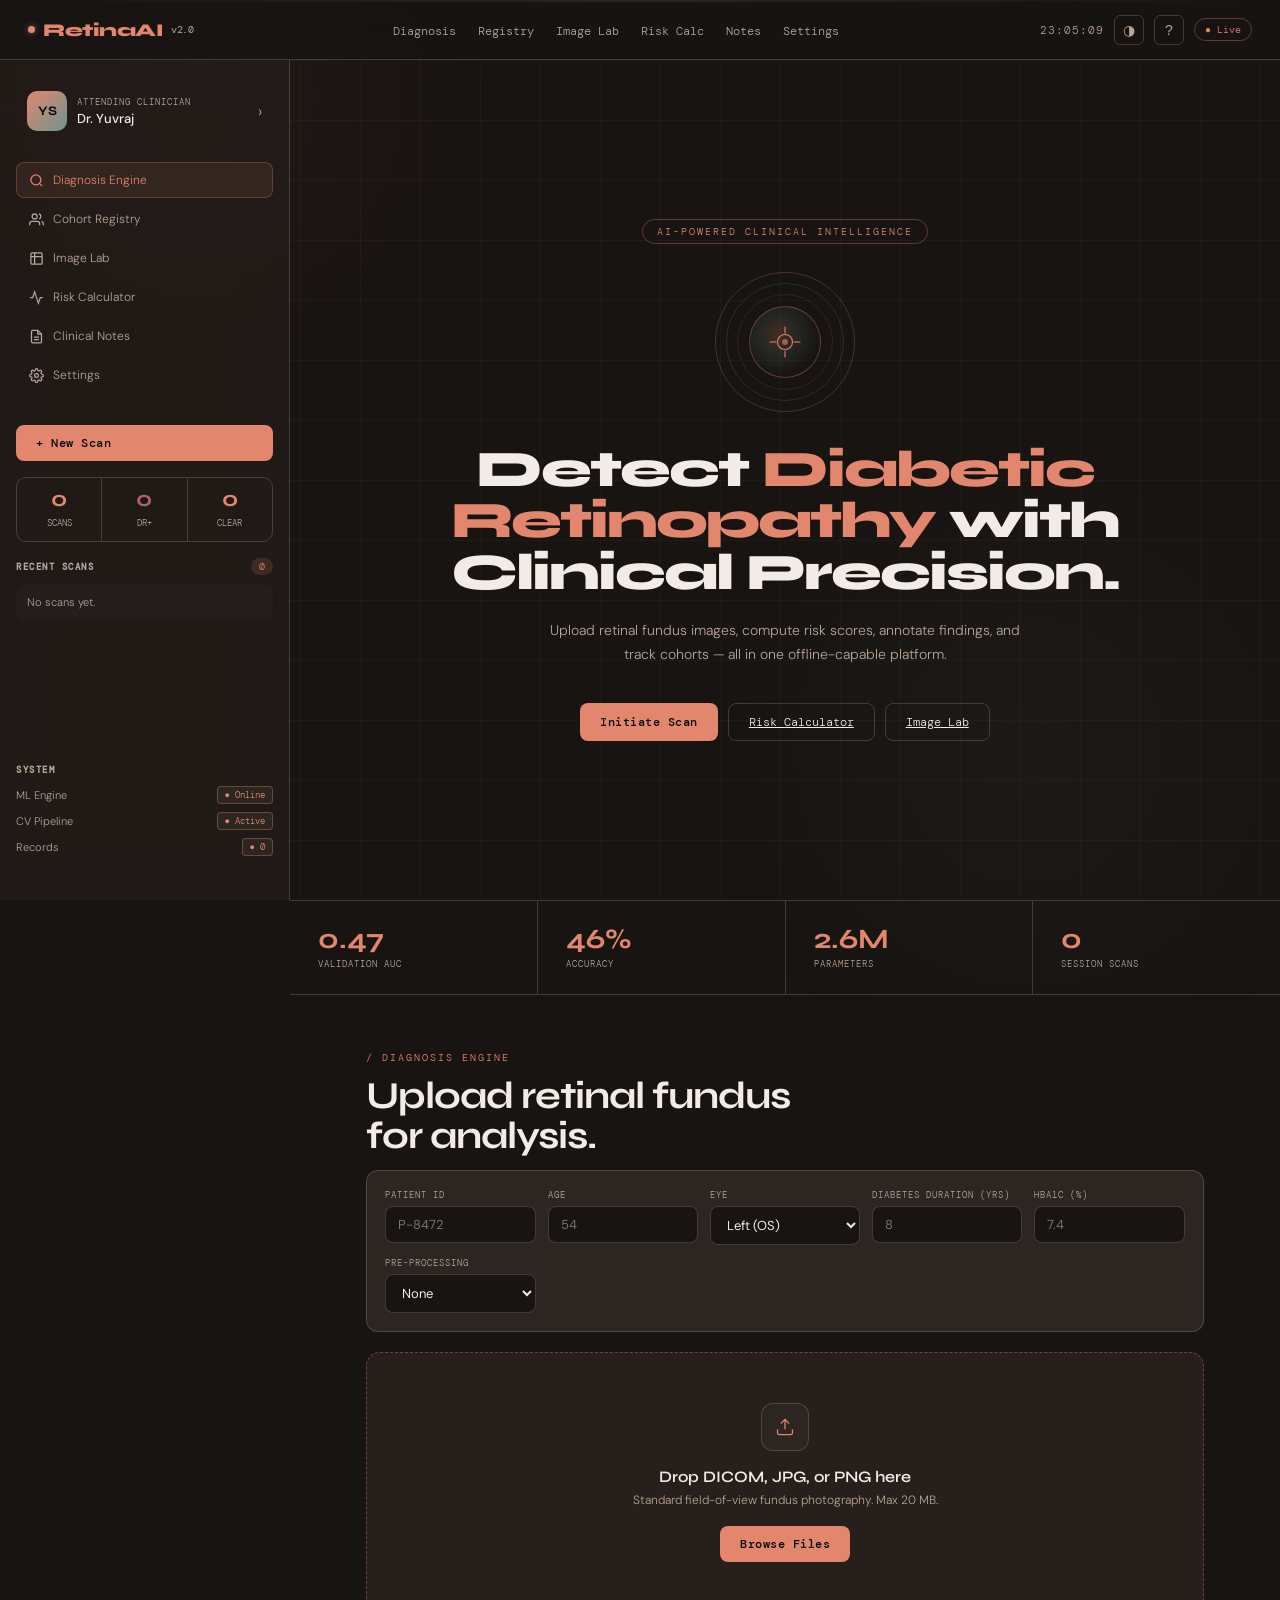
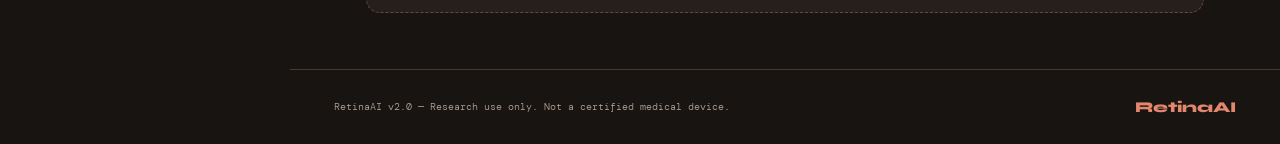
==== index.html @ b05e5cb9 "Updated all major UI surfaces and accents" ====
<!DOCTYPE html>
<html lang="en">
<head>
<meta charset="UTF-8"/>
<meta name="viewport" content="width=device-width,initial-scale=1.0"/>
<title>RetinaAI — Clinical Intelligence Platform</title>
<link href="https://fonts.googleapis.com/css2?family=DM+Mono:wght@400;500&family=Syne:wght@400;600;700;800&family=DM+Sans:ital,opsz,wght@0,9..40,300;0,9..40,400;0,9..40,500;1,9..40,300&display=swap" rel="stylesheet"/>
<script src="https://cdn.jsdelivr.net/npm/chart.js"></script>
<link rel="stylesheet" href="style.css"/>
</head>
<body>
<div class="blob1"></div><div class="blob2"></div>
<div class="scan-line" id="scanLine"></div>
<div id="toastContainer" class="toast-container"></div>

<nav id="mainNav">
  <div class="logo"><div class="logo-dot"></div>RetinaAI<span class="logo-version">v2.0</span></div>
  <ul class="nav-links">
    <li><a href="#" onclick="switchView('detect')">Diagnosis</a></li>
    <li><a href="#" onclick="switchView('registry')">Registry</a></li>
    <li><a href="#" onclick="switchView('image-lab')">Image Lab</a></li>
    <li><a href="#" onclick="switchView('risk-calc')">Risk Calc</a></li>
    <li><a href="#" onclick="switchView('notes')">Notes</a></li>
    <li><a href="#" onclick="switchView('settings-view')">Settings</a></li>
  </ul>
  <div class="nav-right">
    <div class="live-clock" id="liveClock"></div>
    <button class="nav-icon-btn" onclick="toggleTheme()" title="Toggle Theme">◑</button>
    <button class="nav-icon-btn" onclick="document.getElementById('shortcutsModal').classList.add('active')" title="Shortcuts">?</button>
    <span class="nav-tag">● Live</span>
  </div>
</nav>

<div class="app-layout">
<aside class="clinical-sidebar" id="sidebar">
  <div class="doc-profile" onclick="openProfileModal()">
    <div class="doc-avatar" id="avatarInitials">YS</div>
    <div class="doc-info">
      <span class="doc-title">Attending Clinician</span>
      <span class="doc-name" id="sidebarDocName">Dr. Yuvraj</span>
    </div>
    <div class="profile-arrow">›</div>
  </div>

  <div class="sidebar-section">
    <ul class="sidebar-nav" id="sidebarNav">
      <li class="active" data-target="detect" onclick="switchView('detect')">
        <svg viewBox="0 0 24 24" width="15" height="15" stroke="currentColor" stroke-width="2" fill="none"><circle cx="11" cy="11" r="8"/><line x1="21" y1="21" x2="16.65" y2="16.65"/></svg>Diagnosis Engine</li>
      <li data-target="registry" onclick="switchView('registry')">
        <svg viewBox="0 0 24 24" width="15" height="15" stroke="currentColor" stroke-width="2" fill="none"><path d="M17 21v-2a4 4 0 0 0-4-4H5a4 4 0 0 0-4 4v2"/><circle cx="9" cy="7" r="4"/><path d="M23 21v-2a4 4 0 0 0-3-3.87"/><path d="M16 3.13a4 4 0 0 1 0 7.75"/></svg>Cohort Registry</li>
      <li data-target="image-lab" onclick="switchView('image-lab')">
        <svg viewBox="0 0 24 24" width="15" height="15" stroke="currentColor" stroke-width="2" fill="none"><path d="M9 3H5a2 2 0 0 0-2 2v4m6-6h10a2 2 0 0 1 2 2v4M9 3v18m0 0h10a2 2 0 0 0 2-2V9M9 21H5a2 2 0 0 1-2-2V9m0 0h18"/></svg>Image Lab</li>
      <li data-target="risk-calc" onclick="switchView('risk-calc')">
        <svg viewBox="0 0 24 24" width="15" height="15" stroke="currentColor" stroke-width="2" fill="none"><polyline points="22 12 18 12 15 21 9 3 6 12 2 12"/></svg>Risk Calculator</li>
      <li data-target="notes" onclick="switchView('notes')">
        <svg viewBox="0 0 24 24" width="15" height="15" stroke="currentColor" stroke-width="2" fill="none"><path d="M14 2H6a2 2 0 0 0-2 2v16a2 2 0 0 0 2 2h12a2 2 0 0 0 2-2V8z"/><polyline points="14 2 14 8 20 8"/><line x1="16" y1="13" x2="8" y2="13"/><line x1="16" y1="17" x2="8" y2="17"/></svg>Clinical Notes</li>
      <li data-target="settings-view" onclick="switchView('settings-view')">
        <svg viewBox="0 0 24 24" width="15" height="15" stroke="currentColor" stroke-width="2" fill="none"><circle cx="12" cy="12" r="3"/><path d="M19.4 15a1.65 1.65 0 0 0 .33 1.82l.06.06a2 2 0 0 1-2.83 2.83l-.06-.06a1.65 1.65 0 0 0-1.82-.33 1.65 1.65 0 0 0-1 1.51V21a2 2 0 0 1-4 0v-.09A1.65 1.65 0 0 0 9 19.4a1.65 1.65 0 0 0-1.82.33l-.06.06a2 2 0 0 1-2.83-2.83l.06-.06A1.65 1.65 0 0 0 4.68 15a1.65 1.65 0 0 0-1.51-1H3a2 2 0 0 1 0-4h.09A1.65 1.65 0 0 0 4.6 9a1.65 1.65 0 0 0-.33-1.82l-.06-.06a2 2 0 0 1 2.83-2.83l.06.06A1.65 1.65 0 0 0 9 4.68a1.65 1.65 0 0 0 1-1.51V3a2 2 0 0 1 4 0v.09a1.65 1.65 0 0 0 1 1.51 1.65 1.65 0 0 0 1.82-.33l.06-.06a2 2 0 0 1 2.83 2.83l-.06.06A1.65 1.65 0 0 0 19.4 9a1.65 1.65 0 0 0 1.51 1H21a2 2 0 0 1 0 4h-.09a1.65 1.65 0 0 0-1.51 1z"/></svg>Settings</li>
    </ul>
  </div>

  <button class="btn-primary" style="width:100%;margin-bottom:16px;" onclick="switchView('detect');resetForm();">+ New Scan</button>

  <div class="sidebar-quick-stats">
    <div class="qs-item"><span class="qs-val" id="qs-total">0</span><span class="qs-label">Scans</span></div>
    <div class="qs-item"><span class="qs-val" style="color:var(--accent3);" id="qs-pos">0</span><span class="qs-label">DR+</span></div>
    <div class="qs-item"><span class="qs-val" style="color:var(--accent);" id="qs-neg">0</span><span class="qs-label">Clear</span></div>
  </div>

  <div class="sidebar-section" style="flex-grow:1;overflow-y:auto;min-height:0;">
    <div style="display:flex;justify-content:space-between;align-items:center;margin-bottom:10px;">
      <h4 class="sidebar-heading" style="margin:0;">Recent Scans</h4>
      <span id="historyCount" class="count-pill">0</span>
    </div>
    <ul class="patient-list" id="historyList"><li class="empty-history">No scans yet.</li></ul>
  </div>

  <div class="sidebar-section" style="margin-top:12px;">
    <h4 class="sidebar-heading">System</h4>
    <div class="diagnostic-item"><span>ML Engine</span><span class="diag-status green">● Online</span></div>
    <div class="diagnostic-item"><span>CV Pipeline</span><span class="diag-status green">● Active</span></div>
    <div class="diagnostic-item"><span>Records</span><span class="diag-status green" id="storageStatus">● 0</span></div>
  </div>
  <div class="resizer" id="sidebarResizer"></div>
</aside>

<main class="main-content">

<!-- HERO -->
<div class="hero" id="hero-section">
  <div class="hero-tag">AI-Powered Clinical Intelligence</div>
  <div class="retina-visual">
    <div class="retina-ring"></div><div class="retina-ring"></div><div class="retina-ring"></div>
    <div class="retina-core">
      <svg viewBox="0 0 48 48" fill="none"><circle cx="24" cy="24" r="10" stroke="var(--accent)" stroke-width="1.5"/><circle cx="24" cy="24" r="4" fill="var(--accent)" opacity="0.6"/><line x1="24" y1="4" x2="24" y2="12" stroke="var(--accent)" stroke-width="1.5" stroke-linecap="round"/><line x1="24" y1="36" x2="24" y2="44" stroke="var(--accent)" stroke-width="1.5" stroke-linecap="round"/><line x1="4" y1="24" x2="12" y2="24" stroke="var(--accent)" stroke-width="1.5" stroke-linecap="round"/><line x1="36" y1="24" x2="44" y2="24" stroke="var(--accent)" stroke-width="1.5" stroke-linecap="round"/></svg>
    </div>
  </div>
  <h1>Detect <span class="accent">Diabetic Retinopathy</span> with Clinical Precision.</h1>
  <p>Upload retinal fundus images, compute risk scores, annotate findings, and track cohorts — all in one offline-capable platform.</p>
  <div class="cta-row">
    <a href="#" class="btn-primary" onclick="resetForm()">Initiate Scan</a>
    <a href="#" class="btn-ghost" onclick="switchView('risk-calc')">Risk Calculator</a>
    <a href="#" class="btn-ghost" onclick="switchView('image-lab')">Image Lab</a>
  </div>
</div>

<div class="stats-strip" id="stats-strip">
  <div class="stat-item"><div class="stat-num" id="cnt-auc">0</div><div class="stat-label">Validation AUC</div></div>
  <div class="stat-item"><div class="stat-num" id="cnt-acc">0</div><div class="stat-label">Accuracy</div></div>
  <div class="stat-item"><div class="stat-num" id="cnt-params">0</div><div class="stat-label">Parameters</div></div>
  <div class="stat-item"><div class="stat-num" id="cnt-session">0</div><div class="stat-label">Session Scans</div></div>
</div>

<!-- ══════════ DIAGNOSIS ══════════ -->
<section id="detect" class="view-section active">
  <div id="upload-flow">
    <div class="section-label reveal">/ Diagnosis Engine</div>
    <h2 class="section-title reveal">Upload retinal fundus<br/>for analysis.</h2>
    <div class="patient-form reveal">
      <div class="form-grid">
        <div class="input-group"><label>Patient ID</label><input type="text" id="pat-id" placeholder="P-8472"/></div>
        <div class="input-group"><label>Age</label><input type="number" id="pat-age" placeholder="54" min="1" max="120"/></div>
        <div class="input-group"><label>Eye</label><select id="pat-eye"><option value="Left (OS)">Left (OS)</option><option value="Right (OD)">Right (OD)</option></select></div>
        <div class="input-group"><label>Diabetes Duration (yrs)</label><input type="number" id="pat-diab" placeholder="8" min="0"/></div>
        <div class="input-group"><label>HbA1c (%)</label><input type="number" id="pat-hba1c" placeholder="7.4" step="0.1" min="4" max="20"/></div>
        <div class="input-group"><label>Pre-Processing</label>
          <select id="pat-filter"><option value="none">None</option><option value="clahe">CLAHE</option><option value="green">Green Channel</option><option value="edge">Edge Detection</option></select>
        </div>
      </div>
    </div>
    <div class="upload-area reveal" id="uploadArea">
      <div class="upload-icon"><svg viewBox="0 0 24 24"><path d="M21 15v4a2 2 0 0 1-2 2H5a2 2 0 0 1-2-2v-4"/><polyline points="17 8 12 3 7 8"/><line x1="12" y1="3" x2="12" y2="15"/></svg></div>
      <h3>Drop DICOM, JPG, or PNG here</h3>
      <p>Standard field-of-view fundus photography. Max 20 MB.</p>
      <button class="btn-primary" id="chooseFileBtn">Browse Files</button>
      <input type="file" id="fileInput" accept="image/*"/>
    </div>
    <div id="cv-preview-strip" style="display:none;margin-top:24px;">
      <div class="section-label">/ Pre-Processing Channels</div>
      <div class="cv-strip-grid">
        <div class="cv-strip-item"><canvas id="cv-orig" class="cv-canvas"></canvas><span>Original</span></div>
        <div class="cv-strip-item"><canvas id="cv-gray" class="cv-canvas"></canvas><span>Grayscale</span></div>
        <div class="cv-strip-item"><canvas id="cv-green" class="cv-canvas"></canvas><span>Green Ch.</span></div>
        <div class="cv-strip-item"><canvas id="cv-edge" class="cv-canvas"></canvas><span>Edge Map</span></div>
        <div class="cv-strip-item"><canvas id="cv-clahe" class="cv-canvas"></canvas><span>CLAHE</span></div>
      </div>
      <div class="image-stats-bar" id="imageStatsBar"></div>
      <div style="display:flex;gap:12px;margin-top:16px;justify-content:center;">
        <button class="btn-primary" id="proceedAnalysisBtn">Proceed to Analysis ›</button>
        <button class="btn-ghost" onclick="resetForm()">Cancel</button>
      </div>
    </div>
  </div>

  <div id="preview-wrap">
    <div class="dual-image-container">
      <div class="image-panel">
        <span class="image-panel-label">Original Fundus</span>
        <div class="image-container" id="mainImageContainer">
          <img id="preview-img" src="" alt="Retina" onclick="openLightbox(this.src)"/>
          <div id="heatmap-overlay"></div>
          <div class="crosshair-h"></div><div class="crosshair-v"></div>
          <canvas id="annotationCanvas" class="annotation-canvas"></canvas>
        </div>
        <div class="annotation-toolbar" id="annotationToolbar" style="display:none;">
          <button class="ann-tool-btn active" data-tool="pen" onclick="setAnnTool('pen',this)" title="Draw">✏️</button>
          <button class="ann-tool-btn" data-tool="rect" onclick="setAnnTool('rect',this)" title="Rectangle">▭</button>
          <button class="ann-tool-btn" data-tool="circle" onclick="setAnnTool('circle',this)" title="Circle">◯</button>
          <button class="ann-tool-btn" data-tool="arrow" onclick="setAnnTool('arrow',this)" title="Arrow">↗</button>
          <button class="ann-tool-btn" data-tool="text" onclick="setAnnTool('text',this)" title="Label">T</button>
          <input type="color" id="annColor" value="#b35f6f" class="ann-color-pick" title="Color"/>
          <input type="range" id="annSize" min="1" max="12" value="3" class="styled-slider" style="width:56px;" title="Size"/>
          <button class="ann-tool-btn" onclick="undoAnnotation()" title="Undo">↩</button>
          <button class="ann-tool-btn" onclick="clearAnnotations()" title="Clear">✕</button>
          <button class="ann-tool-btn" onclick="downloadAnnotated()" title="Save">⬇</button>
        </div>
      </div>
      <div class="image-panel" id="processedPanel" style="display:none;">
        <span class="image-panel-label" id="processedLabel">Processed</span>
        <div class="image-container"><canvas id="processedCanvas"></canvas></div>
      </div>
    </div>
    <div id="loading-overlay">
      <div class="loading-inner">
        <div class="spinner"></div>
        <p class="loading-text" id="loading-text">Initializing engine...</p>
        <div class="loading-steps">
          <div class="load-step" id="ls-1">① Image preprocessing</div>
          <div class="load-step" id="ls-2">② Feature extraction</div>
          <div class="load-step" id="ls-3">③ Severity grading</div>
          <div class="load-step" id="ls-4">④ Report generation</div>
        </div>
      </div>
    </div>
  </div>

  <div id="result-card">
    <div class="report-header">
      <div style="display:flex;justify-content:space-between;align-items:flex-start;">
        <h4>Clinical Analysis Report</h4>
        <div class="report-id-badge" id="reportIdBadge"></div>
      </div>
      <div class="patient-summary" id="patient-summary"></div>
    </div>
    <div class="result-header">
      <div>
        <div class="result-main-label" id="result-label">—</div>
        <span class="result-badge" id="result-badge">—</span>
      </div>
      <div class="confidence-bar-wrap">
        <div class="confidence-label"><span>DR Severity Stage</span><span id="severity-val">—</span></div>
        <div class="severity-spectrum">
          <div class="stage-marker" id="stage-0">0</div><div class="stage-marker" id="stage-1">1</div>
          <div class="stage-marker" id="stage-2">2</div><div class="stage-marker" id="stage-3">3</div>
          <div class="stage-marker" id="stage-4">4</div>
          <div class="severity-indicator" id="severity-indicator"></div>
        </div>
        <div class="spectrum-labels"><span>None</span><span>Mild</span><span>Moderate</span><span>Severe</span><span>Prolif.</span></div>
      </div>
    </div>

    <div class="risk-panel">
      <div class="risk-panel-header"><span class="panel-label">Risk Factor Analysis</span><span class="risk-overall" id="riskOverall"></span></div>
      <div class="risk-factors-grid" id="riskFactorsGrid"></div>
    </div>

    <div class="dashboard-grid">
      <div class="dash-panel">
        <div class="panel-label">Patient Progression</div>
        <div class="chart-container"><canvas id="progressionChart"></canvas></div>
      </div>
      <div class="dash-panel">
        <div class="panel-label">Network Telemetry</div>
        <div class="radial-metrics-wrapper">
          <div class="radial-item">
            <div class="svg-wrap"><svg viewBox="0 0 100 100"><circle class="ring-bg" cx="50" cy="50" r="42"/><circle class="ring-fill" id="cert-ring" cx="50" cy="50" r="42" style="stroke:var(--accent)"/></svg><div class="ring-text" id="m-prob">0%</div></div>
            <div class="ring-label">Certainty</div>
          </div>
          <div class="radial-item">
            <div class="svg-wrap"><svg viewBox="0 0 100 100"><circle class="ring-bg" cx="50" cy="50" r="42"/><circle class="ring-fill" id="lesion-ring" cx="50" cy="50" r="42" style="stroke:var(--accent2)"/></svg><div class="ring-text" id="m-conf">0</div></div>
            <div class="ring-label">Lesion Density</div>
          </div>
        </div>
        <div class="quick-stats">
          <div class="stat-row"><span>Inference:</span><strong id="m-time">—</strong></div>
          <div class="stat-row"><span>Filter:</span><strong id="m-filter">—</strong></div>
          <div class="stat-row"><span>Brightness:</span><strong id="m-brightness">—</strong></div>
          <div class="stat-row"><span>Contrast:</span><strong id="m-contrast">—</strong></div>
        </div>
      </div>
    </div>

    <div class="feature-maps-row">
      <div class="panel-label" style="margin-bottom:12px;">CV Analysis Outputs</div>
      <div class="feature-maps-grid">
        <div class="feature-map-item"><canvas id="res-gray" class="feature-canvas" onclick="openLightboxCanvas(this)"></canvas><span>Grayscale</span></div>
        <div class="feature-map-item"><canvas id="res-green" class="feature-canvas" onclick="openLightboxCanvas(this)"></canvas><span>Vessel Map</span></div>
        <div class="feature-map-item"><canvas id="res-edge" class="feature-canvas" onclick="openLightboxCanvas(this)"></canvas><span>Edge Map</span></div>
        <div class="feature-map-item"><canvas id="res-clahe" class="feature-canvas" onclick="openLightboxCanvas(this)"></canvas><span>CLAHE</span></div>
        <div class="feature-map-item"><canvas id="res-heat" class="feature-canvas" onclick="openLightboxCanvas(this)"></canvas><span>Heatmap</span></div>
      </div>
    </div>

    <div class="xai-controls" id="xai-controls" style="display:none;">
      <div style="display:flex;justify-content:space-between;align-items:center;margin-bottom:10px;">
        <span style="font-family:'DM Mono',monospace;font-size:11px;color:var(--accent);text-transform:uppercase;letter-spacing:1px;">Grad-CAM Overlay</span>
        <span style="font-family:'DM Mono',monospace;font-size:11px;color:var(--muted);" id="opacity-val">70%</span>
      </div>
      <input type="range" id="heatmapSlider" min="0" max="100" value="70" class="styled-slider"/>
    </div>

    <div class="recommendation-panel" id="recommendationPanel"></div>

    <div class="quick-note-panel">
      <div class="panel-label" style="margin-bottom:10px;">Quick Clinical Note</div>
      <textarea id="quickNoteInput" placeholder="Add a clinical observation for this scan..." rows="3"></textarea>
      <button class="btn-primary" style="margin-top:8px;font-size:12px;" onclick="saveQuickNote()">Save Note</button>
    </div>

    <div class="action-buttons">
      <button class="btn-primary" id="toggleHeatmapBtn">Enable Grad-CAM</button>
      <button class="btn-primary" id="toggleAnnotateBtn" onclick="toggleAnnotationMode()">Annotate Image</button>
      <button class="btn-ghost" id="downloadReportBtn">Export PDF</button>
      <button class="btn-ghost" onclick="exportScanJSON()">Export JSON</button>
      <button class="btn-ghost" onclick="switchView('image-lab')">Open in Lab</button>
      <button class="btn-ghost" onclick="resetForm()">New Scan</button>
    </div>
  </div>
</section>

<!-- ══════════ REGISTRY ══════════ -->
<section id="registry" class="view-section">
  <div class="section-label">/ Global Telemetry</div>
  <h2 class="section-title">Cohort Analytics</h2>
  <p class="section-desc">Population-level diagnostics and epidemiological pattern analysis.</p>
  <div class="registry-kpi-row">
    <div class="kpi-card"><div class="kpi-val" id="reg-total">0</div><div class="kpi-label">Total Scans</div></div>
    <div class="kpi-card"><div class="kpi-val" style="color:var(--accent3);" id="reg-positive">0</div><div class="kpi-label">DR Positive</div></div>
    <div class="kpi-card"><div class="kpi-val" style="color:var(--accent);" id="reg-negative">0</div><div class="kpi-label">DR Negative</div></div>
    <div class="kpi-card"><div class="kpi-val" id="reg-avg-certainty">—</div><div class="kpi-label">Avg Certainty</div></div>
    <div class="kpi-card"><div class="kpi-val" id="reg-avg-age">—</div><div class="kpi-label">Avg Age</div></div>
    <div class="kpi-card"><div class="kpi-val" style="color:#ff8800;" id="reg-high-risk">0</div><div class="kpi-label">High Risk</div></div>
  </div>
  <div class="dashboard-grid" style="margin-bottom:20px;">
    <div class="dash-panel"><div class="panel-label">Severity Distribution</div><div class="chart-container" style="height:200px;"><canvas id="distributionChart"></canvas></div></div>
    <div class="dash-panel"><div class="panel-label">Certainty Timeline</div><div class="chart-container" style="height:200px;"><canvas id="timelineChart"></canvas></div></div>
  </div>
  <div class="dash-panel" style="margin-bottom:20px;">
    <div class="panel-label">Age vs. Severity Scatter</div>
    <div class="chart-container" style="height:200px;"><canvas id="scatterChart"></canvas></div>
  </div>
  <div class="table-container">
    <div style="display:flex;justify-content:space-between;align-items:center;padding:16px 20px 0;flex-wrap:wrap;gap:10px;">
      <div class="panel-label" style="margin:0;">Session Database</div>
      <div style="display:flex;gap:8px;align-items:center;flex-wrap:wrap;">
        <input type="text" id="searchInput" placeholder="Search Patient ID..." class="table-search"/>
        <select id="filterGrade" class="table-search" style="width:130px;">
          <option value="">All Grades</option>
          <option value="0">No DR</option><option value="1">Mild</option>
          <option value="2">Moderate</option><option value="3">Severe</option><option value="4">Prolif.</option>
        </select>
        <button class="btn-ghost" style="padding:7px 12px;font-size:11px;" onclick="exportRegistryCSV()">Export CSV</button>
      </div>
    </div>
    <table class="data-table">
      <thead><tr>
        <th onclick="sortTable('id')">Patient ID ↕</th>
        <th onclick="sortTable('age')">Age ↕</th>
        <th>Eye</th>
        <th onclick="sortTable('stageLevel')">Diagnosis ↕</th>
        <th onclick="sortTable('certainty')">Certainty ↕</th>
        <th>HbA1c</th>
        <th>Filter</th>
        <th>Time</th>
        <th>Actions</th>
      </tr></thead>
      <tbody id="registryTableBody"></tbody>
    </table>
    <div class="table-footer" id="tableFooter"></div>
  </div>
</section>

<!-- ══════════ IMAGE LAB ══════════ -->
<section id="image-lab" class="view-section">
  <div class="section-label">/ CV Workbench</div>
  <h2 class="section-title">Image Processing Lab</h2>
  <p class="section-desc">Real-time Canvas API analysis. Apply filters, compare modes, inspect pixel data, and export results.</p>
  <div class="lab-layout">
    <div class="lab-upload-zone" id="labUploadZone">
      <svg viewBox="0 0 24 24" width="32" height="32" stroke="var(--accent)" stroke-width="1.5" fill="none" style="margin-bottom:10px;"><rect x="3" y="3" width="18" height="18" rx="2"/><circle cx="8.5" cy="8.5" r="1.5"/><polyline points="21 15 16 10 5 21"/></svg>
      <p style="color:var(--muted);font-size:13px;">Drop or click to upload</p>
      <input type="file" id="labFileInput" accept="image/*" style="display:none;"/>
    </div>
    <div class="lab-workspace" id="labWorkspace" style="display:none;">
      <div class="lab-controls">
        <div class="lab-control-group"><label>Brightness</label><input type="range" id="ctrl-brightness" min="-100" max="100" value="0" class="styled-slider"/><span id="val-brightness">0</span></div>
        <div class="lab-control-group"><label>Contrast</label><input type="range" id="ctrl-contrast" min="-100" max="100" value="0" class="styled-slider"/><span id="val-contrast">0</span></div>
        <div class="lab-control-group"><label>Saturation</label><input type="range" id="ctrl-saturation" min="-100" max="100" value="0" class="styled-slider"/><span id="val-saturation">0</span></div>
        <div class="lab-control-group"><label>Sharpen</label><input type="range" id="ctrl-sharpen" min="0" max="10" value="0" class="styled-slider"/><span id="val-sharpen">0</span></div>
        <div class="lab-control-group"><label>Gamma</label><input type="range" id="ctrl-gamma" min="50" max="250" value="100" class="styled-slider"/><span id="val-gamma">1.0</span></div>
        <div class="lab-control-group"><label>Blur Radius</label><input type="range" id="ctrl-blur" min="0" max="10" value="0" class="styled-slider"/><span id="val-blur">0</span></div>
      </div>
      <div class="filter-btn-row">
        <button class="filter-btn active" data-filter="original" onclick="setLabFilter('original',this)">Original</button>
        <button class="filter-btn" data-filter="grayscale" onclick="setLabFilter('grayscale',this)">Grayscale</button>
        <button class="filter-btn" data-filter="green" onclick="setLabFilter('green',this)">Green Ch.</button>
        <button class="filter-btn" data-filter="red" onclick="setLabFilter('red',this)">Red Ch.</button>
        <button class="filter-btn" data-filter="blue" onclick="setLabFilter('blue',this)">Blue Ch.</button>
        <button class="filter-btn" data-filter="clahe" onclick="setLabFilter('clahe',this)">CLAHE</button>
        <button class="filter-btn" data-filter="edge" onclick="setLabFilter('edge',this)">Sobel Edge</button>
        <button class="filter-btn" data-filter="vessel" onclick="setLabFilter('vessel',this)">Vessels</button>
        <button class="filter-btn" data-filter="pseudocolor" onclick="setLabFilter('pseudocolor',this)">Pseudo-color</button>
        <button class="filter-btn" data-filter="invert" onclick="setLabFilter('invert',this)">Invert</button>
        <button class="filter-btn" data-filter="emboss" onclick="setLabFilter('emboss',this)">Emboss</button>
        <button class="filter-btn" data-filter="thermal" onclick="setLabFilter('thermal',this)">Thermal</button>
      </div>
      <div style="display:flex;gap:12px;align-items:center;margin-bottom:12px;">
        <label style="font-family:'DM Mono',monospace;font-size:11px;color:var(--muted);">Compare Mode</label>
        <label class="toggle-switch"><input type="checkbox" id="compareModeToggle" onchange="toggleCompareMode()"/><span class="toggle-slider"></span></label>
        <span id="compareModeLabel" style="font-family:'DM Mono',monospace;font-size:11px;color:var(--muted);">Off</span>
        <span style="margin-left:auto;font-family:'DM Mono',monospace;font-size:11px;color:var(--accent);" id="pixelInfoDisplay"></span>
      </div>
      <div class="lab-canvas-row" id="labCanvasRow">
        <div class="lab-canvas-wrap"><span class="image-panel-label">Input</span><canvas id="labOrigCanvas" class="lab-main-canvas"></canvas></div>
        <div class="lab-canvas-wrap"><span class="image-panel-label" id="labOutputLabel">Output</span><canvas id="labOutCanvas" class="lab-main-canvas"></canvas></div>
      </div>
      <div id="compareSliderWrap" style="display:none;margin-bottom:12px;">
        <label style="font-family:'DM Mono',monospace;font-size:10px;color:var(--muted);text-transform:uppercase;letter-spacing:1px;display:block;margin-bottom:6px;">Blend Ratio</label>
        <input type="range" id="compareSlider" min="0" max="100" value="50" class="styled-slider" style="width:100%;"/>
      </div>
      <div class="histogram-row">
        <div class="dash-panel" style="flex:1;"><div class="panel-label">RGB Histogram</div><div class="chart-container" style="height:120px;"><canvas id="histogramChart"></canvas></div></div>
        <div class="dash-panel" style="flex:1;"><div class="panel-label">Image Statistics</div><div class="img-stats-grid" id="labStatsGrid"></div></div>
      </div>
      <div style="display:flex;gap:10px;margin-top:12px;flex-wrap:wrap;">
        <button class="btn-primary" onclick="downloadLabResult()">Download Result</button>
        <button class="btn-ghost" onclick="resetLab()">Reset</button>
        <button class="btn-ghost" onclick="copyLabToScan()">Send to Scan</button>
        <button class="btn-ghost" onclick="downloadSideBySide()">Export Side-by-Side</button>
      </div>
    </div>
  </div>
</section>

<!-- ══════════ RISK CALCULATOR ══════════ -->
<section id="risk-calc" class="view-section">
  <div class="section-label">/ Clinical Decision Support</div>
  <h2 class="section-title">DR Risk Calculator</h2>
  <p class="section-desc">Evidence-based multi-factor risk stratification using validated clinical parameters.</p>
  <div class="risk-calc-layout">
    <div class="risk-calc-form dash-panel">
      <div class="panel-label">Patient Parameters</div>
      <div class="risk-form-grid">
        <div class="input-group"><label>Age (years)</label><input type="number" id="rc-age" placeholder="52" min="18" max="100"/></div>
        <div class="input-group"><label>Diabetes Duration (yrs)</label><input type="number" id="rc-dur" placeholder="8" min="0"/></div>
        <div class="input-group"><label>HbA1c (%)</label><input type="number" id="rc-hba1c" placeholder="7.5" step="0.1" min="4" max="20"/></div>
        <div class="input-group"><label>Systolic BP (mmHg)</label><input type="number" id="rc-sbp" placeholder="130" min="80" max="220"/></div>
        <div class="input-group"><label>BMI (kg/m²)</label><input type="number" id="rc-bmi" placeholder="26.5" step="0.1" min="10" max="60"/></div>
        <div class="input-group"><label>Total Cholesterol (mg/dL)</label><input type="number" id="rc-chol" placeholder="185" min="100" max="400"/></div>
        <div class="input-group"><label>eGFR (mL/min/1.73m²)</label><input type="number" id="rc-egfr" placeholder="75" min="5" max="150"/></div>
        <div class="input-group"><label>Diabetes Type</label><select id="rc-type"><option value="2">Type 2</option><option value="1">Type 1</option></select></div>
      </div>
      <div class="risk-binary-grid">
        <label class="risk-checkbox"><input type="checkbox" id="rc-hyper"/> Hypertension</label>
        <label class="risk-checkbox"><input type="checkbox" id="rc-smoking"/> Current Smoker</label>
        <label class="risk-checkbox"><input type="checkbox" id="rc-microalb"/> Microalbuminuria</label>
        <label class="risk-checkbox"><input type="checkbox" id="rc-neuropathy"/> Neuropathy</label>
        <label class="risk-checkbox"><input type="checkbox" id="rc-insulin"/> On Insulin</label>
        <label class="risk-checkbox"><input type="checkbox" id="rc-family"/> Family History DR</label>
      </div>
      <button class="btn-primary" style="width:100%;margin-top:20px;" onclick="computeRisk()">Compute Risk Score ›</button>
    </div>
    <div class="risk-calc-result">
      <div class="dash-panel" style="text-align:center;padding:32px 20px;">
        <div style="font-family:'DM Mono',monospace;font-size:11px;color:var(--muted);margin-bottom:8px;text-transform:uppercase;letter-spacing:1px;">Composite DR Risk Score</div>
        <div class="big-risk-score" id="riskScoreDisplay">—</div>
        <div class="risk-gauge-wrap"><canvas id="riskGaugeChart" width="240" height="130"></canvas></div>
        <div class="risk-category" id="riskCategory"></div>
      </div>
      <div class="dash-panel" style="margin-top:14px;"><div class="panel-label">Factor Breakdown</div><div id="riskBreakdownList"></div></div>
      <div class="dash-panel" style="margin-top:14px;"><div class="panel-label">Clinical Recommendations</div><div id="riskRecommendations" style="font-size:13px;color:var(--muted);line-height:1.8;"></div></div>
      <div style="margin-top:14px;display:flex;gap:10px;">
        <button class="btn-ghost" onclick="exportRiskReport()" style="flex:1;">Export Risk Report</button>
        <button class="btn-ghost" onclick="clearRiskCalc()" style="flex:1;">Clear</button>
      </div>
    </div>
  </div>
</section>

<!-- ══════════ CLINICAL NOTES ══════════ -->
<section id="notes" class="view-section">
  <div class="section-label">/ Documentation</div>
  <h2 class="section-title">Clinical Notes</h2>
  <p class="section-desc">Persistent session notes with rich text formatting, tagging, and export.</p>
  <div class="notes-layout">
    <div class="notes-sidebar-panel">
      <div class="panel-label" style="margin-bottom:10px;">Notes</div>
      <button class="btn-primary" style="width:100%;margin-bottom:12px;" onclick="createNewNote()">+ New Note</button>
      <ul class="notes-list" id="notesList"></ul>
    </div>
    <div class="notes-editor-panel dash-panel">
      <div id="noteEditorEmpty" style="text-align:center;padding:60px 20px;color:var(--muted);">
        <div style="font-size:36px;margin-bottom:12px;">📋</div>
        <div style="font-size:13px;">Select or create a note to begin.</div>
      </div>
      <div id="noteEditorContent" style="display:none;flex-direction:column;gap:10px;height:100%;">
        <div style="display:flex;gap:8px;align-items:center;flex-wrap:wrap;">
          <input type="text" id="noteTitleInput" placeholder="Note title..." style="flex:1;min-width:120px;background:var(--bg);border:1px solid var(--border);color:var(--text);padding:8px 12px;border-radius:8px;font-family:'Syne',sans-serif;font-size:15px;font-weight:600;outline:none;"/>
          <select id="noteTagSelect" class="table-search" style="width:120px;">
            <option value="general">General</option><option value="finding">Finding</option>
            <option value="followup">Follow-up</option><option value="urgent">Urgent</option>
            <option value="research">Research</option>
          </select>
          <button class="btn-ghost" style="padding:7px 12px;font-size:11px;" onclick="deleteCurrentNote()">Delete</button>
        </div>
        <div class="note-formatting-bar">
          <button onclick="noteFormat('bold')"><b>B</b></button>
          <button onclick="noteFormat('italic')"><i>I</i></button>
          <button onclick="noteFormat('underline')"><u>U</u></button>
          <button onclick="noteFormat('insertOrderedList')">1.</button>
          <button onclick="noteFormat('insertUnorderedList')">•</button>
          <button onclick="noteFormat('formatBlock','H3')">H</button>
          <span style="flex:1;"></span>
          <span id="noteWordCount" style="font-family:'DM Mono',monospace;font-size:10px;color:var(--muted);">0 words</span>
        </div>
        <div id="noteTextArea" contenteditable="true" class="note-textarea"></div>
        <div style="display:flex;align-items:center;justify-content:space-between;flex-wrap:wrap;gap:8px;">
          <span id="noteTimestamp" style="font-family:'DM Mono',monospace;font-size:10px;color:var(--muted);"></span>
          <div style="display:flex;gap:8px;">
            <button class="btn-ghost" style="font-size:11px;padding:7px 12px;" onclick="exportNoteAsText()">Export TXT</button>
            <button class="btn-primary" style="font-size:11px;padding:7px 12px;" onclick="saveCurrentNote()">Save</button>
          </div>
        </div>
      </div>
    </div>
  </div>
</section>

<!-- ══════════ SETTINGS ══════════ -->
<section id="settings-view" class="view-section">
  <div class="section-label">/ Configuration</div>
  <h2 class="section-title">Settings</h2>
  <p class="section-desc">Customize your workspace, profile, and analysis defaults.</p>
  <div class="settings-layout">
    <div class="settings-group dash-panel">
      <div class="panel-label">Clinician Profile</div>
      <div class="settings-form">
        <div class="input-group"><label>Full Name</label><input type="text" id="set-name" placeholder="Dr. Yuvraj Singh"/></div>
        <div class="input-group"><label>Institution</label><input type="text" id="set-inst" placeholder="Manipal University Jaipur"/></div>
        <div class="input-group"><label>Specialty</label><input type="text" id="set-spec" placeholder="AI/ML Research"/></div>
        <div class="input-group"><label>Location</label><input type="text" id="set-loc" placeholder="New Delhi, India"/></div>
      </div>
      <button class="btn-primary" style="margin-top:14px;" onclick="saveProfile()">Save Profile</button>
    </div>
    <div class="settings-group dash-panel">
      <div class="panel-label">Display & Effects</div>
      <div class="settings-row"><span>Dark Mode</span><label class="toggle-switch"><input type="checkbox" id="set-dark" checked onchange="toggleTheme()"/><span class="toggle-slider"></span></label></div>
      <div class="settings-row"><span>Scan Line Effect</span><label class="toggle-switch"><input type="checkbox" id="set-scanline" checked onchange="toggleScanLine()"/><span class="toggle-slider"></span></label></div>
      <div class="settings-row"><span>Ambient Blobs</span><label class="toggle-switch"><input type="checkbox" id="set-blobs" checked onchange="toggleBlobs()"/><span class="toggle-slider"></span></label></div>
    </div>
    <div class="settings-group dash-panel">
      <div class="panel-label">Analysis Defaults</div>
      <div class="settings-form">
        <div class="input-group"><label>Default Pre-Processing</label>
          <select id="set-filter"><option value="none">None</option><option value="clahe">CLAHE</option><option value="green">Green Channel</option></select>
        </div>
        <div class="input-group"><label>Classification Threshold (0–1)</label><input type="number" id="set-threshold" value="0.5" step="0.05" min="0.1" max="0.9"/></div>
      </div>
      <button class="btn-primary" style="margin-top:14px;" onclick="saveAnalysisSettings()">Save Defaults</button>
    </div>
    <div class="settings-group dash-panel">
      <div class="panel-label">Data Management</div>
      <div style="display:flex;flex-direction:column;gap:10px;">
        <button class="btn-ghost" onclick="exportAllData()">Export Session Data (JSON)</button>
        <button class="btn-ghost" onclick="document.getElementById('importFileInput').click()">Import Session Data</button>
        <button class="btn-ghost" style="color:var(--accent3);border-color:rgba(var(--accent3-rgb),0.35);" onclick="clearAllData()">Clear All Data</button>
      </div>
      <input type="file" id="importFileInput" accept=".json" style="display:none;" onchange="handleImport(event)"/>
    </div>
    <div class="settings-group dash-panel">
      <div class="panel-label">Model Architecture</div>
      <ul class="arch-list">
        <li class="arch-item"><div class="arch-dot"></div><div><strong>Backbone</strong><br/><span>EfficientNetB0 — ImageNet pretrained</span></div></li>
        <li class="arch-item"><div class="arch-dot"></div><div><strong>Phase 1</strong><br/><span>1e-4 Adam, 5 epochs, head only</span></div></li>
        <li class="arch-item"><div class="arch-dot"></div><div><strong>Phase 2</strong><br/><span>1e-5 Adam, 10 epochs, top 30 layers</span></div></li>
        <li class="arch-item"><div class="arch-dot"></div><div><strong>Validation AUC</strong><br/><span>0.952 on APTOS 2019</span></div></li>
      </ul>
    </div>
  </div>
</section>

<footer><div class="copy">RetinaAI v2.0 — Research use only. Not a certified medical device.</div><div class="foot-logo">RetinaAI</div></footer>
</main>
</div>

<!-- MODALS -->
<div class="modal-overlay" id="profileModal">
  <div class="modal-content">
    <button class="modal-close" onclick="closeProfileModal()"><svg viewBox="0 0 24 24" width="20" height="20" stroke="currentColor" stroke-width="2" fill="none"><line x1="18" y1="6" x2="6" y2="18"/><line x1="6" y1="6" x2="18" y2="18"/></svg></button>
    <div class="modal-header">
      <div class="modal-avatar" id="modalAvatar">YS</div>
      <div class="modal-title-group">
        <h3 class="modal-name" id="modalName">Yuvraj Singh</h3>
        <span class="modal-role" id="modalRole">AI/ML Researcher & Clinician</span>
        <span class="modal-location"><svg viewBox="0 0 24 24" width="11" height="11" stroke="currentColor" stroke-width="2" fill="none"><path d="M21 10c0 7-9 13-9 13s-9-6-9-13a9 9 0 0 1 18 0z"/><circle cx="12" cy="10" r="3"/></svg> New Delhi, India</span>
      </div>
    </div>
    <div class="modal-body">
      <p>Yuvraj Singh is a clinical AI researcher at Manipal University Jaipur, bridging deep learning and medical diagnostics with EfficientNetB0 and Grad-CAM interpretability.</p>
    </div>
  </div>
</div>

<div class="modal-overlay" id="shortcutsModal">
  <div class="modal-content" style="max-width:420px;">
    <button class="modal-close" onclick="document.getElementById('shortcutsModal').classList.remove('active')"><svg viewBox="0 0 24 24" width="20" height="20" stroke="currentColor" stroke-width="2" fill="none"><line x1="18" y1="6" x2="6" y2="18"/><line x1="6" y1="6" x2="18" y2="18"/></svg></button>
    <h3 style="font-family:'Syne',sans-serif;font-weight:700;margin-bottom:20px;color:var(--accent);">Keyboard Shortcuts</h3>
    <div class="shortcut-list">
      <div class="shortcut-item"><kbd>N</kbd><span>New Scan</span></div>
      <div class="shortcut-item"><kbd>1–6</kbd><span>Switch views</span></div>
      <div class="shortcut-item"><kbd>E</kbd><span>Toggle Grad-CAM</span></div>
      <div class="shortcut-item"><kbd>A</kbd><span>Toggle Annotation mode</span></div>
      <div class="shortcut-item"><kbd>P</kbd><span>Export PDF</span></div>
      <div class="shortcut-item"><kbd>T</kbd><span>Toggle dark/light theme</span></div>
      <div class="shortcut-item"><kbd>R</kbd><span>Open Risk Calculator</span></div>
      <div class="shortcut-item"><kbd>Esc</kbd><span>Close modals</span></div>
      <div class="shortcut-item"><kbd>?</kbd><span>Show shortcuts</span></div>
    </div>
  </div>
</div>

<div class="modal-overlay" id="lightboxModal" onclick="this.classList.remove('active')">
  <div style="max-width:90vw;max-height:90vh;position:relative;" onclick="event.stopPropagation()">
    <img id="lightboxImg" style="max-width:90vw;max-height:88vh;border-radius:10px;border:1px solid var(--border);display:block;"/>
    <button class="modal-close" style="top:8px;right:8px;" onclick="document.getElementById('lightboxModal').classList.remove('active')"><svg viewBox="0 0 24 24" width="20" height="20" stroke="currentColor" stroke-width="2" fill="none"><line x1="18" y1="6" x2="6" y2="18"/><line x1="6" y1="6" x2="18" y2="18"/></svg></button>
  </div>
</div>

<script src="script.js"></script>
</body>
</html>
---- style.css ----
:root {
  --bg: #181412; --surface: #241d1a; --surface2: #2d2521;
  --border: rgba(212,177,154,0.24); --accent: #e2876d; --accent2: #6f948f; --accent3: #b35f6f;
  --accent-rgb: 226,135,109; --accent2-rgb: 111,148,143; --accent3-rgb: 179,95,111;
  --text: #f3ece6; --muted: #b9a697; --card: #271f1b;
  --sidebar-width: 290px; --nav-height: 60px;
}
[data-theme="light"] {
  --bg: #f7f1eb; --surface: #efe4db; --surface2: #e7d8cc;
  --border: rgba(161,123,99,0.24); --text: #3d2e26; --muted: #7f6656; --card: #f2e7de;
}
* { margin:0; padding:0; box-sizing:border-box; }
body { background:var(--bg); color:var(--text); font-family:'DM Sans',sans-serif; font-weight:300; min-height:100vh; overflow-x:hidden; transition:background 0.3s, color 0.3s; }
body.resizing { cursor:ew-resize; user-select:none; }
body::before { content:''; position:fixed; inset:0; background-image:linear-gradient(rgba(196,151,123,0.05) 1px,transparent 1px),linear-gradient(90deg,rgba(196,151,123,0.05) 1px,transparent 1px); background-size:60px 60px; pointer-events:none; z-index:0; }
[data-theme="light"] body::before { background-image:linear-gradient(rgba(161,123,99,0.08) 1px,transparent 1px),linear-gradient(90deg,rgba(161,123,99,0.08) 1px,transparent 1px); }
.blob1 { position:fixed; top:-200px; left:-100px; width:600px; height:600px; background:radial-gradient(circle,rgba(var(--accent-rgb),0.045) 0%,transparent 70%); pointer-events:none; z-index:0; }
.blob2 { position:fixed; bottom:-200px; right:-100px; width:700px; height:700px; background:radial-gradient(circle,rgba(var(--accent2-rgb),0.045) 0%,transparent 70%); pointer-events:none; z-index:0; }
.scan-line { position:fixed; top:0; left:0; right:0; height:2px; background:linear-gradient(90deg,transparent,var(--accent),transparent); z-index:9999; animation:scanDown 14s linear infinite; opacity:0.14; }
@keyframes scanDown { 0%{top:0} 100%{top:100vh} }

/* ═══ NAV ═══ */
nav { position:fixed; top:0; left:0; right:0; height:var(--nav-height); z-index:100; padding:0 28px; display:flex; align-items:center; justify-content:space-between; border-bottom:1px solid var(--border); backdrop-filter:blur(20px); background:rgba(24,20,18,0.86); }
[data-theme="light"] nav { background:rgba(247,241,235,0.92); }
.logo { font-family:'Syne',sans-serif; font-weight:800; font-size:18px; letter-spacing:-0.5px; color:var(--accent); display:flex; align-items:center; gap:8px; }
.logo-dot { width:7px; height:7px; border-radius:50%; background:var(--accent); box-shadow:0 0 6px rgba(var(--accent-rgb),0.55); animation:pulse 2s ease-in-out infinite; }
.logo-version { font-family:'DM Mono',monospace; font-size:10px; color:var(--muted); font-weight:400; }
@keyframes pulse { 0%,100%{opacity:1;transform:scale(1)} 50%{opacity:0.4;transform:scale(0.7)} }
nav .nav-links { display:flex; gap:22px; list-style:none; }
nav .nav-links a { color:var(--muted); text-decoration:none; font-size:12px; font-family:'DM Mono',monospace; transition:color 0.2s; cursor:pointer; }
nav .nav-links a:hover { color:var(--accent); }
.nav-right { display:flex; align-items:center; gap:10px; }
.nav-icon-btn { background:transparent; border:1px solid var(--border); color:var(--muted); width:30px; height:30px; border-radius:6px; cursor:pointer; font-size:14px; transition:all 0.2s; display:flex; align-items:center; justify-content:center; }
.nav-icon-btn:hover { border-color:var(--accent); color:var(--accent); }
.live-clock { font-family:'DM Mono',monospace; font-size:11px; color:var(--muted); letter-spacing:1px; }
.nav-tag { font-family:'DM Mono',monospace; font-size:10px; color:var(--accent); border:1px solid rgba(var(--accent-rgb),0.35); padding:4px 10px; border-radius:100px; }

/* ═══ LAYOUT ═══ */
.app-layout { display:flex; margin-top:var(--nav-height); min-height:calc(100vh - var(--nav-height)); position:relative; z-index:1; }
.clinical-sidebar { width:var(--sidebar-width); background:rgba(36,29,26,0.7); backdrop-filter:blur(24px); border-right:1px solid var(--border); position:fixed; top:var(--nav-height); bottom:0; left:0; display:flex; flex-direction:column; padding:20px 16px; overflow-y:auto; transition:width 0.3s; }
[data-theme="light"] .clinical-sidebar { background:rgba(239,228,219,0.88); }
.resizer { position:absolute; top:0; right:-2px; width:5px; height:100%; cursor:ew-resize; background-color:transparent; transition:background-color 0.2s; z-index:10; }
.resizer:hover,.resizer.active { background-color:var(--accent); }
.doc-profile { display:flex; align-items:center; gap:10px; margin-bottom:20px; padding:10px; border-radius:10px; cursor:pointer; transition:all 0.2s; border:1px solid transparent; }
.doc-profile:hover { background:rgba(var(--accent-rgb),0.08); border-color:var(--border); transform:translateX(2px); }
.profile-arrow { margin-left:auto; color:var(--muted); transition:transform 0.2s,color 0.2s; }
.doc-profile:hover .profile-arrow { transform:translateX(3px); color:var(--accent); }
.doc-avatar { width:40px; height:40px; border-radius:10px; background:linear-gradient(135deg,var(--accent),var(--accent2)); display:flex; align-items:center; justify-content:center; font-family:'Syne',sans-serif; font-weight:700; font-size:13px; color:#030a0e; flex-shrink:0; }
.doc-info { display:flex; flex-direction:column; gap:2px; }
.doc-title { font-family:'DM Mono',monospace; font-size:9px; color:var(--muted); text-transform:uppercase; letter-spacing:1px; }
.doc-name { font-weight:500; font-size:13px; color:var(--text); }
.sidebar-nav { list-style:none; display:flex; flex-direction:column; gap:3px; margin-bottom:16px; }
.sidebar-nav li { display:flex; align-items:center; gap:9px; padding:9px 12px; border-radius:8px; font-size:12px; color:var(--muted); cursor:pointer; transition:all 0.2s; border:1px solid transparent; }
.sidebar-nav li:hover { background:rgba(255,255,255,0.04); color:var(--text); }
.sidebar-nav li.active { background:rgba(var(--accent-rgb),0.10); border-color:rgba(var(--accent-rgb),0.28); color:var(--accent); }
.sidebar-section { margin-bottom:16px; }
.sidebar-heading { font-family:'DM Mono',monospace; font-size:9px; color:var(--muted); text-transform:uppercase; letter-spacing:1.5px; margin-bottom:10px; }
.sidebar-quick-stats { display:flex; gap:0; border:1px solid var(--border); border-radius:10px; overflow:hidden; margin-bottom:16px; }
.qs-item { flex:1; padding:10px 6px; text-align:center; border-right:1px solid var(--border); }
.qs-item:last-child { border-right:none; }
.qs-val { display:block; font-family:'Syne',sans-serif; font-size:22px; font-weight:700; color:var(--accent); line-height:1; }
.qs-label { font-family:'DM Mono',monospace; font-size:9px; color:var(--muted); text-transform:uppercase; }
.empty-history { text-align:center; padding:16px 12px; color:var(--muted); font-size:11px; border:1px dashed rgba(var(--accent-rgb),0.28); border-radius:8px; line-height:1.6; cursor:default; }
.count-pill { font-family:'DM Mono',monospace; font-size:10px; color:var(--accent); background:rgba(var(--accent-rgb),0.16); padding:2px 8px; border-radius:100px; }
.patient-list { list-style:none; display:flex; flex-direction:column; gap:5px; }
.patient-list li { display:flex; justify-content:space-between; align-items:center; padding:8px 10px; border-radius:8px; background:rgba(255,255,255,0.02); border:1px solid transparent; transition:all 0.2s; cursor:pointer; }
.patient-list li:hover { background:rgba(255,255,255,0.04); border-color:var(--border); }
.patient-list li.active { background:rgba(var(--accent-rgb),0.09); border-color:rgba(var(--accent-rgb),0.30); }
.pat-list-info { display:flex; align-items:center; gap:8px; }
.sidebar-thumb { width:28px; height:28px; border-radius:5px; object-fit:cover; border:1px solid var(--border); }
.pat-list-details strong { display:block; font-size:11px; font-weight:500; color:var(--text); }
.pat-list-details span { font-size:9px; color:var(--muted); }
.pat-list-time { font-family:'DM Mono',monospace; font-size:9px; color:var(--muted); }
.status-dot { width:6px; height:6px; border-radius:50%; flex-shrink:0; }
.status-dot.success { background:var(--accent); box-shadow:0 0 5px rgba(var(--accent-rgb),0.45); }
.status-dot.warning { background:#d3bf76; box-shadow:0 0 5px rgba(211,191,118,0.45); }
.status-dot.danger  { background:var(--accent3); box-shadow:0 0 5px rgba(var(--accent3-rgb),0.45); }
.diagnostic-item { display:flex; justify-content:space-between; align-items:center; margin-bottom:8px; font-size:11px; color:var(--muted); }
.diag-status { font-family:'DM Mono',monospace; font-size:9px; background:var(--surface2); padding:2px 7px; border-radius:4px; border:1px solid var(--border); }
.diag-status.green { color:var(--accent); border-color:rgba(var(--accent-rgb),0.35); }
.main-content { flex-grow:1; margin-left:var(--sidebar-width); width:calc(100% - var(--sidebar-width)); min-width:0; }

/* ═══ HERO ═══ */
.hero { min-height:calc(100vh - var(--nav-height)); display:flex; flex-direction:column; align-items:center; justify-content:center; padding:80px 48px; text-align:center; }
.hero-tag { font-family:'DM Mono',monospace; font-size:10px; letter-spacing:2px; color:var(--accent); text-transform:uppercase; border:1px solid rgba(var(--accent-rgb),0.35); padding:5px 14px; border-radius:100px; margin-bottom:28px; animation:fadeUp 0.8s ease both; }
h1 { font-family:'Syne',sans-serif; font-weight:800; font-size:clamp(28px,4vw,60px); line-height:1; letter-spacing:-2px; max-width:760px; margin:0 auto 20px; animation:fadeUp 0.8s 0.1s ease both; }
h1 span.accent { color:var(--accent); }
.hero p { max-width:480px; font-size:14px; line-height:1.75; color:var(--muted); margin:0 auto 36px; animation:fadeUp 0.8s 0.2s ease both; }
.cta-row { display:flex; gap:10px; justify-content:center; flex-wrap:wrap; animation:fadeUp 0.8s 0.3s ease both; }
@keyframes fadeUp { from{opacity:0;transform:translateY(20px)} to{opacity:1;transform:translateY(0)} }
.retina-visual { position:relative; width:140px; height:140px; margin:0 auto 32px; animation:fadeUp 0.8s 0.05s ease both; }
.retina-ring { position:absolute; inset:0; border-radius:50%; border:1px solid rgba(var(--accent-rgb),0.26); animation:spin linear infinite; }
.retina-ring:nth-child(1){animation-duration:12s}
.retina-ring:nth-child(2){inset:11px;border-color:rgba(var(--accent2-rgb),0.22);animation-duration:18s;animation-direction:reverse}
.retina-ring:nth-child(3){inset:22px;border-color:rgba(var(--accent3-rgb),0.18);animation-duration:24s}
.retina-core { position:absolute; inset:34px; border-radius:50%; background:radial-gradient(circle at 40% 40%,rgba(var(--accent-rgb),0.22),rgba(var(--accent2-rgb),0.14),transparent 70%); border:1px solid rgba(var(--accent-rgb),0.36); display:flex; align-items:center; justify-content:center; }
.retina-core svg { width:36px; height:36px; }
@keyframes spin { from{transform:rotate(0deg)} to{transform:rotate(360deg)} }

/* ═══ BUTTONS ═══ */
.btn-primary { background:var(--accent); color:#030a0e; font-family:'DM Mono',monospace; font-size:12px; font-weight:500; padding:10px 20px; border-radius:8px; border:none; cursor:pointer; transition:all 0.2s; letter-spacing:0.5px; text-decoration:none; display:inline-flex; align-items:center; gap:5px; }
.btn-primary:hover { background:#ec9f88; transform:translateY(-1px); box-shadow:0 6px 20px rgba(var(--accent-rgb),0.25); }
.btn-ghost { background:transparent; color:var(--text); font-family:'DM Mono',monospace; font-size:12px; padding:10px 20px; border-radius:8px; border:1px solid var(--border); cursor:pointer; transition:all 0.2s; display:inline-flex; align-items:center; gap:5px; }
.btn-ghost:hover { border-color:var(--accent); color:var(--accent); }

/* ═══ STATS STRIP ═══ */
.stats-strip { display:flex; border-top:1px solid var(--border); border-bottom:1px solid var(--border); }
.stat-item { flex:1; padding:24px 28px; border-right:1px solid var(--border); transition:background 0.3s; }
.stat-item:last-child { border-right:none; }
.stat-item:hover { background:var(--surface); }
.stat-num { font-family:'Syne',sans-serif; font-weight:700; font-size:28px; line-height:1; color:var(--accent); margin-bottom:5px; }
.stat-label { font-family:'DM Mono',monospace; font-size:9px; letter-spacing:1px; color:var(--muted); text-transform:uppercase; }

/* ═══ SECTIONS ═══ */
section { padding:56px clamp(20px,4vw,52px); max-width:940px; margin:0 auto; }
.view-section { display:none; }
.view-section.active { display:block; animation:fadeUp 0.35s ease; }
.section-label { font-family:'DM Mono',monospace; font-size:10px; letter-spacing:2px; color:var(--accent); text-transform:uppercase; margin-bottom:12px; }
.section-title { font-family:'Syne',sans-serif; font-weight:700; font-size:clamp(22px,3vw,38px); letter-spacing:-1px; line-height:1.05; margin-bottom:14px; }
.section-desc { color:var(--muted); font-size:13px; line-height:1.7; max-width:520px; margin-bottom:36px; }

/* ═══ FORMS ═══ */
.patient-form { background:var(--surface2); border:1px solid var(--border); border-radius:12px; padding:18px; margin-bottom:20px; }
.form-grid { display:grid; grid-template-columns:repeat(auto-fit,minmax(150px,1fr)); gap:12px; }
.input-group { display:flex; flex-direction:column; gap:5px; }
.input-group label { font-family:'DM Mono',monospace; font-size:9px; color:var(--muted); text-transform:uppercase; letter-spacing:1px; }
.input-group input,.input-group select { background:var(--bg); border:1px solid var(--border); color:var(--text); padding:9px 12px; border-radius:8px; font-family:'DM Sans',sans-serif; font-size:13px; outline:none; transition:border-color 0.2s,box-shadow 0.2s; }
.input-group input:focus,.input-group select:focus { border-color:var(--accent); box-shadow:0 0 0 3px rgba(var(--accent-rgb),0.14); }
.input-group select option { background:var(--surface2); }

/* ═══ UPLOAD ═══ */
.upload-area { border:1px dashed rgba(var(--accent-rgb),0.38); border-radius:14px; padding:50px 36px; text-align:center; cursor:pointer; transition:all 0.3s; background:var(--card); position:relative; overflow:hidden; }
.upload-area::before { content:''; position:absolute; inset:0; background:radial-gradient(ellipse at center,rgba(var(--accent-rgb),0.07) 0%,transparent 70%); opacity:0; transition:opacity 0.3s; }
.upload-area:hover { border-color:var(--accent); }
.upload-area:hover::before { opacity:1; }
.upload-area.dragover { border-color:var(--accent); background:rgba(var(--accent-rgb),0.08); }
.upload-icon { width:48px; height:48px; border:1px solid var(--border); border-radius:12px; display:flex; align-items:center; justify-content:center; margin:0 auto 16px; background:var(--surface2); }
.upload-icon svg { width:20px; height:20px; stroke:var(--accent); fill:none; stroke-width:1.5; }
.upload-area h3 { font-family:'Syne',sans-serif; font-size:16px; font-weight:600; margin-bottom:6px; }
.upload-area p { color:var(--muted); font-size:12px; margin-bottom:18px; }
#fileInput { display:none; }

/* ═══ CV STRIP ═══ */
.cv-strip-grid { display:grid; grid-template-columns:repeat(5,1fr); gap:10px; margin-bottom:14px; }
.cv-strip-item { display:flex; flex-direction:column; gap:6px; align-items:center; }
.cv-strip-item span { font-family:'DM Mono',monospace; font-size:9px; color:var(--muted); text-transform:uppercase; }
.cv-canvas { width:100%; aspect-ratio:1; border-radius:7px; border:1px solid var(--border); background:var(--surface2); cursor:pointer; transition:border-color 0.2s,transform 0.2s; }
.cv-canvas:hover { border-color:var(--accent); transform:scale(1.04); }
.image-stats-bar { display:flex; gap:14px; flex-wrap:wrap; padding:12px 14px; background:var(--surface2); border-radius:9px; border:1px solid var(--border); font-family:'DM Mono',monospace; font-size:11px; color:var(--muted); }
.image-stats-bar span strong { color:var(--accent); }

/* ═══ DUAL IMAGE ═══ */
#preview-wrap { display:none; margin-top:20px; }
.dual-image-container { display:flex; gap:14px; justify-content:center; margin-bottom:20px; flex-wrap:wrap; }
.image-panel { display:flex; flex-direction:column; gap:6px; }
.image-panel-label { font-family:'DM Mono',monospace; font-size:9px; color:var(--muted); text-transform:uppercase; letter-spacing:1px; }
.image-container { position:relative; width:230px; border-radius:10px; overflow:hidden; border:1px solid var(--border); }
.image-container img { display:block; width:100%; cursor:zoom-in; }
#heatmap-overlay { position:absolute; inset:0; background:radial-gradient(circle at 60% 40%,rgba(255,0,0,0.65) 0%,rgba(255,140,0,0.45) 25%,rgba(255,255,0,0.3) 50%,rgba(0,200,100,0.12) 70%,transparent 85%); mix-blend-mode:screen; opacity:0; transition:opacity 0.3s; pointer-events:none; }
#heatmap-overlay.active { opacity:1; }
.crosshair-h,.crosshair-v { position:absolute; background:rgba(var(--accent-rgb),0.18); pointer-events:none; }
.crosshair-h { left:0; right:0; top:50%; height:1px; }
.crosshair-v { top:0; bottom:0; left:50%; width:1px; }
#processedCanvas,.processed-canvas { display:block; width:100%; }
#annotationCanvas.annotation-canvas { position:absolute; inset:0; width:100%; height:100%; cursor:crosshair; }

/* ═══ ANNOTATION TOOLBAR ═══ */
.annotation-toolbar { display:flex; gap:4px; align-items:center; padding:6px 8px; background:var(--surface2); border:1px solid var(--border); border-radius:8px; flex-wrap:wrap; margin-top:8px; }
.ann-tool-btn { background:transparent; border:1px solid var(--border); color:var(--muted); width:28px; height:28px; border-radius:6px; cursor:pointer; font-size:13px; display:flex; align-items:center; justify-content:center; transition:all 0.2s; }
.ann-tool-btn:hover,.ann-tool-btn.active { border-color:var(--accent); color:var(--accent); background:rgba(var(--accent-rgb),0.14); }
.ann-color-pick { width:28px; height:28px; border-radius:6px; border:1px solid var(--border); padding:2px; cursor:pointer; background:transparent; }

/* ═══ LOADING ═══ */
#loading-overlay { display:none; padding:36px; text-align:center; }
.loading-inner { display:inline-block; }
.spinner { width:36px; height:36px; border:2px solid var(--border); border-top-color:var(--accent); border-radius:50%; animation:spin 0.8s linear infinite; margin:0 auto 16px; }
.loading-text { font-family:'DM Mono',monospace; font-size:12px; color:var(--muted); margin-bottom:16px; }
.loading-steps { display:flex; flex-direction:column; gap:6px; text-align:left; }
.load-step { font-family:'DM Mono',monospace; font-size:11px; color:var(--muted); padding:5px 10px; border-radius:5px; border:1px solid transparent; transition:all 0.4s; }
.load-step.active { color:var(--accent); border-color:rgba(var(--accent-rgb),0.35); background:rgba(var(--accent-rgb),0.10); }
.load-step.done { color:#4caf50; }

/* ═══ RESULT CARD ═══ */
#result-card { display:none; margin-top:28px; background:var(--card); border:1px solid var(--border); border-radius:14px; padding:28px; }
.report-header { border-bottom:1px solid var(--border); padding-bottom:16px; margin-bottom:20px; }
.report-header h4 { font-family:'DM Mono',monospace; color:var(--accent); font-size:10px; letter-spacing:2px; text-transform:uppercase; margin-bottom:10px; }
.patient-summary { display:flex; gap:16px; font-size:12px; color:var(--muted); flex-wrap:wrap; }
.patient-summary span strong { color:var(--text); font-weight:500; }
.report-id-badge { font-family:'DM Mono',monospace; font-size:10px; color:var(--muted); background:var(--surface2); padding:3px 9px; border-radius:5px; border:1px solid var(--border); }
.result-header { display:flex; align-items:center; gap:28px; margin-bottom:24px; padding-bottom:24px; border-bottom:1px solid var(--border); flex-wrap:wrap; }
.result-main-label { font-family:'Syne',sans-serif; font-size:22px; font-weight:700; margin-bottom:7px; }
.result-badge { padding:4px 13px; border-radius:100px; font-family:'DM Mono',monospace; font-size:10px; font-weight:500; letter-spacing:1px; text-transform:uppercase; display:inline-block; }
.badge-positive { background:rgba(var(--accent3-rgb),0.18); color:var(--accent3); border:1px solid rgba(var(--accent3-rgb),0.35); }
.badge-negative { background:rgba(var(--accent-rgb),0.16); color:var(--accent); border:1px solid rgba(var(--accent-rgb),0.32); }
.confidence-bar-wrap { flex:1; min-width:200px; }
.confidence-label { display:flex; justify-content:space-between; font-family:'DM Mono',monospace; font-size:10px; color:var(--muted); margin-bottom:18px; }
.severity-spectrum { position:relative; height:5px; background:linear-gradient(90deg,var(--accent) 0%,#93b57b 25%,#c8b874 50%,#ca9c73 75%,var(--accent3) 100%); border-radius:100px; margin-bottom:7px; }
.stage-marker { position:absolute; top:-16px; font-family:'DM Mono',monospace; font-size:9px; color:var(--muted); transform:translateX(-50%); }
#stage-0{left:0%}#stage-1{left:25%}#stage-2{left:50%}#stage-3{left:75%}#stage-4{left:100%}
.severity-indicator { position:absolute; top:-5px; width:15px; height:15px; background:var(--bg); border:2px solid #fff; border-radius:50%; transform:translateX(-50%); transition:left 1s cubic-bezier(0.16,1,0.3,1); left:0%; }
.spectrum-labels { display:flex; justify-content:space-between; font-family:'DM Mono',monospace; font-size:8px; color:var(--muted); text-transform:uppercase; }

/* ═══ RISK PANEL ═══ */
.risk-panel { background:var(--surface2); border:1px solid var(--border); border-radius:11px; padding:18px; margin-bottom:20px; }
.risk-panel-header { display:flex; justify-content:space-between; align-items:center; margin-bottom:14px; }
.risk-overall { font-family:'DM Mono',monospace; font-size:11px; font-weight:500; padding:3px 11px; border-radius:100px; }
.risk-factors-grid { display:grid; grid-template-columns:repeat(auto-fit,minmax(200px,1fr)); gap:10px; }
.risk-factor-item { display:flex; align-items:center; gap:10px; }
.risk-factor-info { flex:1; }
.risk-factor-name { font-size:11px; color:var(--text); margin-bottom:4px; }
.risk-factor-bar-bg { height:3px; background:var(--surface); border-radius:100px; overflow:hidden; }
.risk-factor-bar-fill { height:100%; border-radius:100px; transition:width 1.2s cubic-bezier(0.16,1,0.3,1); }
.risk-factor-val { font-family:'DM Mono',monospace; font-size:10px; color:var(--muted); width:32px; text-align:right; }

/* ═══ DASHBOARD GRID ═══ */
.dashboard-grid { display:grid; grid-template-columns:2fr 1fr; gap:14px; margin-top:20px; }
.dash-panel { background:var(--surface2); border:1px solid var(--border); border-radius:11px; padding:18px; display:flex; flex-direction:column; }
.panel-label { font-family:'DM Mono',monospace; font-size:10px; color:var(--muted); text-transform:uppercase; letter-spacing:1px; margin-bottom:12px; }
.chart-container { position:relative; height:200px; width:100%; }
.radial-metrics-wrapper { display:flex; justify-content:space-around; margin-bottom:14px; }
.radial-item { text-align:center; }
.svg-wrap { position:relative; width:72px; height:72px; margin:0 auto 8px; }
.svg-wrap svg { width:100%; height:100%; transform:rotate(-90deg); }
.svg-wrap circle { fill:none; stroke-width:5; stroke-linecap:round; }
.ring-bg { stroke:var(--surface); }
.ring-fill { stroke-dasharray:264; stroke-dashoffset:264; transition:stroke-dashoffset 1.5s cubic-bezier(0.16,1,0.3,1); }
.ring-text { position:absolute; inset:0; display:flex; align-items:center; justify-content:center; font-family:'Syne',sans-serif; font-size:14px; font-weight:700; color:var(--text); }
.ring-label { font-family:'DM Mono',monospace; font-size:9px; color:var(--muted); text-transform:uppercase; }
.quick-stats { border-top:1px solid var(--border); padding-top:10px; margin-top:auto; }
.stat-row { display:flex; justify-content:space-between; font-size:11px; color:var(--muted); margin-bottom:5px; }
.stat-row strong { color:var(--accent); font-family:'DM Mono',monospace; font-size:11px; }
.feature-maps-row { background:var(--surface2); border:1px solid var(--border); border-radius:11px; padding:18px; margin-top:16px; }
.feature-maps-grid { display:grid; grid-template-columns:repeat(5,1fr); gap:8px; }
.feature-map-item { display:flex; flex-direction:column; gap:5px; align-items:center; }
.feature-map-item span { font-family:'DM Mono',monospace; font-size:9px; color:var(--muted); text-transform:uppercase; }
.feature-canvas { width:100%; aspect-ratio:1; border-radius:7px; border:1px solid var(--border); cursor:zoom-in; transition:all 0.2s; }
.feature-canvas:hover { border-color:var(--accent); transform:scale(1.05); }
.xai-controls { margin-top:16px; padding:14px; background:rgba(var(--accent-rgb),0.08); border:1px solid rgba(var(--accent-rgb),0.26); border-radius:10px; }
.styled-slider { -webkit-appearance:none; appearance:none; width:100%; height:4px; background:var(--surface2); border-radius:4px; outline:none; }
.styled-slider::-webkit-slider-thumb { -webkit-appearance:none; width:14px; height:14px; border-radius:50%; background:var(--accent); cursor:pointer; box-shadow:0 0 8px var(--accent); }
.recommendation-panel { margin-top:16px; padding:18px 20px; border-radius:11px; border:1px solid var(--border); font-size:13px; line-height:1.75; color:var(--muted); }

/* ═══ QUICK NOTE ═══ */
.quick-note-panel { margin-top:16px; background:var(--surface2); border:1px solid var(--border); border-radius:11px; padding:16px; }
.quick-note-panel textarea { width:100%; background:var(--bg); border:1px solid var(--border); color:var(--text); padding:10px 12px; border-radius:8px; font-family:'DM Sans',sans-serif; font-size:13px; resize:vertical; outline:none; transition:border-color 0.2s; }
.quick-note-panel textarea:focus { border-color:var(--accent); }
.action-buttons { display:flex; gap:8px; margin-top:24px; justify-content:center; flex-wrap:wrap; }

/* ═══ REGISTRY ═══ */
.registry-kpi-row { display:grid; grid-template-columns:repeat(auto-fit,minmax(120px,1fr)); gap:12px; margin-bottom:20px; }
.kpi-card { background:var(--card); border:1px solid var(--border); border-radius:11px; padding:18px 14px; text-align:center; transition:border-color 0.2s; }
.kpi-card:hover { border-color:rgba(var(--accent-rgb),0.34); }
.kpi-val { font-family:'Syne',sans-serif; font-size:36px; font-weight:800; color:var(--accent); line-height:1; margin-bottom:6px; }
.kpi-label { font-family:'DM Mono',monospace; font-size:9px; color:var(--muted); text-transform:uppercase; letter-spacing:1px; }
.table-search { background:var(--bg); border:1px solid var(--border); color:var(--text); padding:7px 12px; border-radius:7px; font-family:'DM Mono',monospace; font-size:11px; outline:none; width:180px; transition:border-color 0.2s; }
.table-search:focus { border-color:var(--accent); }
.table-search::placeholder { color:var(--muted); }
.table-container { background:var(--card); border:1px solid var(--border); border-radius:14px; overflow:hidden; }
.data-table { width:100%; border-collapse:collapse; text-align:left; }
.data-table th { padding:12px 16px; font-family:'DM Mono',monospace; font-size:9px; color:var(--muted); text-transform:uppercase; letter-spacing:1px; border-bottom:1px solid var(--border); background:var(--surface2); cursor:pointer; transition:color 0.2s; white-space:nowrap; }
.data-table th:hover { color:var(--accent); }
.data-table td { padding:12px 16px; border-bottom:1px solid var(--border); font-size:12px; color:var(--text); }
.data-table tbody tr:hover { background:rgba(255,255,255,0.02); }
.data-table tbody tr:last-child td { border-bottom:none; }
.table-footer { padding:12px 20px; font-family:'DM Mono',monospace; font-size:10px; color:var(--muted); border-top:1px solid var(--border); }

/* ═══ IMAGE LAB ═══ */
.lab-layout { display:flex; flex-direction:column; gap:20px; }
.lab-upload-zone { border:1px dashed rgba(var(--accent-rgb),0.38); border-radius:12px; padding:36px; text-align:center; cursor:pointer; transition:all 0.3s; background:var(--card); display:flex; flex-direction:column; align-items:center; }
.lab-upload-zone:hover { border-color:var(--accent); background:rgba(var(--accent-rgb),0.08); }
.lab-controls { display:grid; grid-template-columns:repeat(auto-fit,minmax(140px,1fr)); gap:14px; background:var(--surface2); border:1px solid var(--border); border-radius:11px; padding:18px; margin-bottom:14px; }
.lab-control-group { display:flex; flex-direction:column; gap:6px; }
.lab-control-group label { font-family:'DM Mono',monospace; font-size:9px; color:var(--muted); text-transform:uppercase; letter-spacing:1px; }
.lab-control-group span { font-family:'DM Mono',monospace; font-size:11px; color:var(--accent); text-align:center; }
.filter-btn-row { display:flex; flex-wrap:wrap; gap:6px; margin-bottom:14px; }
.filter-btn { font-family:'DM Mono',monospace; font-size:10px; padding:5px 12px; border-radius:100px; border:1px solid var(--border); background:transparent; color:var(--muted); cursor:pointer; transition:all 0.2s; }
.filter-btn:hover { border-color:var(--accent); color:var(--accent); }
.filter-btn.active { background:rgba(var(--accent-rgb),0.14); border-color:var(--accent); color:var(--accent); }
.lab-canvas-row { display:grid; grid-template-columns:1fr 1fr; gap:14px; margin-bottom:14px; }
.lab-canvas-wrap { display:flex; flex-direction:column; gap:6px; }
.lab-main-canvas { width:100%; border-radius:9px; border:1px solid var(--border); background:var(--surface2); display:block; cursor:crosshair; }
.histogram-row { display:flex; gap:14px; }
.img-stats-grid { display:grid; grid-template-columns:1fr 1fr; gap:8px; }
.img-stat-item { display:flex; flex-direction:column; gap:3px; }
.img-stat-label { font-family:'DM Mono',monospace; font-size:9px; color:var(--muted); text-transform:uppercase; letter-spacing:1px; }
.img-stat-val { font-family:'Syne',sans-serif; font-size:18px; font-weight:700; color:var(--accent); }

/* ═══ TOGGLE SWITCH ═══ */
.toggle-switch { position:relative; display:inline-block; width:38px; height:20px; flex-shrink:0; }
.toggle-switch input { opacity:0; width:0; height:0; }
.toggle-slider { position:absolute; cursor:pointer; inset:0; background:var(--surface2); border:1px solid var(--border); border-radius:100px; transition:0.3s; }
.toggle-slider::before { content:''; position:absolute; height:14px; width:14px; left:2px; bottom:2px; background:var(--muted); border-radius:50%; transition:0.3s; }
input:checked+.toggle-slider { background:rgba(var(--accent-rgb),0.24); border-color:var(--accent); }
input:checked+.toggle-slider::before { transform:translateX(18px); background:var(--accent); }

/* ═══ RISK CALCULATOR ═══ */
.risk-calc-layout { display:grid; grid-template-columns:1fr 1fr; gap:20px; }
.risk-calc-form { display:flex; flex-direction:column; }
.risk-form-grid { display:grid; grid-template-columns:1fr 1fr; gap:12px; margin-bottom:16px; }
.risk-binary-grid { display:grid; grid-template-columns:1fr 1fr 1fr; gap:10px; }
.risk-checkbox { display:flex; align-items:center; gap:7px; font-size:13px; color:var(--muted); cursor:pointer; padding:8px 10px; border-radius:8px; border:1px solid var(--border); transition:all 0.2s; }
.risk-checkbox:hover { border-color:var(--accent); color:var(--text); }
.risk-checkbox input { accent-color:var(--accent); width:14px; height:14px; cursor:pointer; }
.risk-calc-result { display:flex; flex-direction:column; }
.big-risk-score { font-family:'Syne',sans-serif; font-size:64px; font-weight:800; line-height:1; color:var(--accent); margin-bottom:8px; }
.risk-gauge-wrap { margin:12px auto; }
.risk-category { font-family:'DM Mono',monospace; font-size:13px; font-weight:500; padding:5px 16px; border-radius:100px; display:inline-block; margin-top:8px; }

/* ═══ CLINICAL NOTES ═══ */
.notes-layout { display:grid; grid-template-columns:220px 1fr; gap:16px; min-height:500px; }
.notes-sidebar-panel { display:flex; flex-direction:column; }
.notes-list { list-style:none; display:flex; flex-direction:column; gap:5px; overflow-y:auto; flex-grow:1; }
.note-item { padding:10px 12px; border-radius:8px; border:1px solid var(--border); cursor:pointer; background:var(--surface2); transition:all 0.2s; }
.note-item:hover { border-color:var(--accent); }
.note-item.active { border-color:var(--accent); background:rgba(var(--accent-rgb),0.10); }
.note-item-title { font-size:12px; font-weight:500; color:var(--text); margin-bottom:3px; white-space:nowrap; overflow:hidden; text-overflow:ellipsis; }
.note-item-meta { display:flex; gap:6px; align-items:center; }
.note-item-time { font-family:'DM Mono',monospace; font-size:9px; color:var(--muted); }
.note-tag { font-family:'DM Mono',monospace; font-size:8px; padding:1px 6px; border-radius:100px; text-transform:uppercase; }
.tag-general { background:rgba(107,143,158,0.2); color:var(--muted); }
.tag-finding { background:rgba(var(--accent-rgb),0.2); color:var(--accent); }
.tag-followup { background:rgba(var(--accent2-rgb),0.2); color:var(--accent2); }
.tag-urgent { background:rgba(var(--accent3-rgb),0.2); color:var(--accent3); }
.tag-research { background:rgba(202,156,115,0.2); color:#ca9c73; }
.notes-editor-panel { min-height:500px; }
.note-formatting-bar { display:flex; gap:4px; align-items:center; padding:6px 0; border-bottom:1px solid var(--border); margin-bottom:10px; }
.note-formatting-bar button { background:transparent; border:1px solid var(--border); color:var(--muted); width:28px; height:28px; border-radius:6px; cursor:pointer; font-size:12px; display:flex; align-items:center; justify-content:center; transition:all 0.2s; }
.note-formatting-bar button:hover { border-color:var(--accent); color:var(--accent); }
.note-textarea { flex:1; min-height:300px; background:transparent; border:none; color:var(--text); font-family:'DM Sans',sans-serif; font-size:14px; line-height:1.75; outline:none; resize:none; overflow-y:auto; }
.note-textarea:empty::before { content:attr(placeholder); color:var(--muted); }

/* ═══ SETTINGS ═══ */
.settings-layout { display:grid; grid-template-columns:1fr 1fr; gap:16px; }
.settings-group { display:flex; flex-direction:column; }
.settings-form { display:flex; flex-direction:column; gap:12px; margin-top:12px; }
.settings-row { display:flex; justify-content:space-between; align-items:center; padding:10px 0; border-bottom:1px solid var(--border); font-size:13px; color:var(--muted); }
.settings-row:last-child { border-bottom:none; }
.arch-list { list-style:none; }
.arch-item { display:flex; align-items:flex-start; gap:8px; padding:9px 0; border-bottom:1px solid var(--border); }
.arch-item:last-child { border-bottom:none; }
.arch-dot { width:5px; height:5px; border-radius:50%; background:var(--accent); flex-shrink:0; box-shadow:0 0 4px rgba(var(--accent-rgb),0.55); margin-top:5px; }
.arch-item span { color:var(--muted); font-size:12px; }
.arch-item strong { font-weight:500; color:var(--text); font-size:12px; display:block; margin-bottom:2px; }

/* ═══ FOOTER ═══ */
footer { border-top:1px solid var(--border); padding:28px 44px; display:flex; justify-content:space-between; align-items:center; }
footer .copy { font-family:'DM Mono',monospace; font-size:10px; color:var(--muted); }
footer .foot-logo { font-family:'Syne',sans-serif; font-weight:800; font-size:15px; color:var(--accent); }

/* ═══ MODALS ═══ */
.modal-overlay { position:fixed; top:0; left:0; width:100vw; height:100vh; background:rgba(15,21,25,0.72); backdrop-filter:blur(10px); display:flex; align-items:center; justify-content:center; z-index:1000; opacity:0; pointer-events:none; transition:opacity 0.3s; }
.modal-overlay.active { opacity:1; pointer-events:auto; }
.modal-content { background:var(--surface); border:1px solid var(--border); border-radius:18px; width:100%; max-width:500px; padding:32px; position:relative; transform:translateY(16px) scale(0.98); transition:all 0.3s cubic-bezier(0.16,1,0.3,1); box-shadow:0 24px 48px rgba(0,0,0,0.5); }
.modal-overlay.active .modal-content { transform:translateY(0) scale(1); }
.modal-close { position:absolute; top:16px; right:16px; background:transparent; border:none; color:var(--muted); cursor:pointer; transition:color 0.2s; padding:4px; }
.modal-close:hover { color:var(--accent3); }
.modal-header { display:flex; align-items:center; gap:18px; margin-bottom:24px; padding-bottom:24px; border-bottom:1px solid var(--border); }
.modal-avatar { width:64px; height:64px; border-radius:16px; background:linear-gradient(135deg,var(--accent),var(--accent2)); display:flex; align-items:center; justify-content:center; font-family:'Syne',sans-serif; font-weight:700; font-size:22px; color:#030a0e; }
.modal-title-group { display:flex; flex-direction:column; gap:4px; }
.modal-name { font-family:'Syne',sans-serif; font-size:20px; font-weight:700; color:var(--text); }
.modal-role { font-family:'DM Mono',monospace; font-size:10px; color:var(--accent); text-transform:uppercase; letter-spacing:1px; }
.modal-location { font-size:12px; color:var(--muted); display:flex; align-items:center; gap:4px; }
.modal-body p { color:var(--muted); font-size:13px; line-height:1.8; margin-bottom:12px; }
.shortcut-list { display:flex; flex-direction:column; gap:10px; }
.shortcut-item { display:flex; align-items:center; gap:14px; padding:8px 0; border-bottom:1px solid var(--border); }
.shortcut-item:last-child { border-bottom:none; }
kbd { font-family:'DM Mono',monospace; font-size:11px; padding:3px 9px; background:var(--surface2); border:1px solid var(--border); border-radius:5px; color:var(--accent); min-width:32px; text-align:center; }
.shortcut-item span { font-size:12px; color:var(--muted); }

/* ═══ TOAST ═══ */
.toast-container { position:fixed; bottom:20px; right:20px; z-index:9999; display:flex; flex-direction:column; gap:8px; }
.toast { background:var(--surface); border:1px solid var(--border); border-radius:9px; padding:10px 18px; font-family:'DM Mono',monospace; font-size:11px; color:var(--text); display:flex; align-items:center; gap:8px; min-width:220px; transform:translateX(120%); transition:transform 0.4s cubic-bezier(0.16,1,0.3,1); box-shadow:0 6px 20px rgba(0,0,0,0.3); }
.toast.show { transform:translateX(0); }
.toast.success { border-color:rgba(var(--accent-rgb),0.45); }
.toast.error { border-color:rgba(var(--accent3-rgb),0.45); }
.toast.info { border-color:rgba(var(--accent2-rgb),0.45); }
.toast-dot { width:5px; height:5px; border-radius:50%; flex-shrink:0; }
.toast.success .toast-dot { background:var(--accent); }
.toast.error .toast-dot { background:var(--accent3); }
.toast.info .toast-dot { background:var(--accent2); }

/* ═══ REVEAL ═══ */
.reveal { opacity:0; transform:translateY(20px); transition:opacity 0.6s ease,transform 0.6s ease; }
.reveal.visible { opacity:1; transform:translateY(0); }

/* ═══ PRINT ═══ */
@media print {
  body * { visibility:hidden; }
  #result-card, #result-card *, #preview-wrap, #preview-wrap * { visibility:visible; }
  #result-card { position:absolute; left:0; top:400px; width:100%; }
  #preview-wrap { position:absolute; left:0; top:0; width:100%; text-align:center; }
  .action-buttons,.xai-controls,.clinical-sidebar,nav,.annotation-toolbar { display:none!important; }
}

/* ═══ RESPONSIVE ═══ */
@media(max-width:1100px) { .dashboard-grid { grid-template-columns:1fr; } .risk-calc-layout { grid-template-columns:1fr; } .settings-layout { grid-template-columns:1fr; } }
@media(max-width:900px) { .feature-maps-grid { grid-template-columns:repeat(3,1fr); } .notes-layout { grid-template-columns:1fr; } .cv-strip-grid { grid-template-columns:repeat(3,1fr); } }
@media(max-width:768px) {
  .clinical-sidebar { display:none; }
  .main-content { margin-left:0; width:100%; }
  nav .nav-links { display:none; }
  .hero { padding:80px 20px 50px; }
  h1 { font-size:32px; letter-spacing:-1px; }
  .stats-strip { flex-direction:column; }
  .stat-item { border-right:none; border-bottom:1px solid var(--border); padding:18px; }
  section { padding:40px 16px; }
  .result-header { flex-direction:column; align-items:flex-start; gap:20px; }
  .confidence-bar-wrap { width:100%; }
  .lab-canvas-row { grid-template-columns:1fr; }
  .histogram-row { flex-direction:column; }
  .dual-image-container { flex-direction:column; align-items:center; }
  .registry-kpi-row { grid-template-columns:repeat(2,1fr); }
  .risk-binary-grid { grid-template-columns:1fr 1fr; }
}
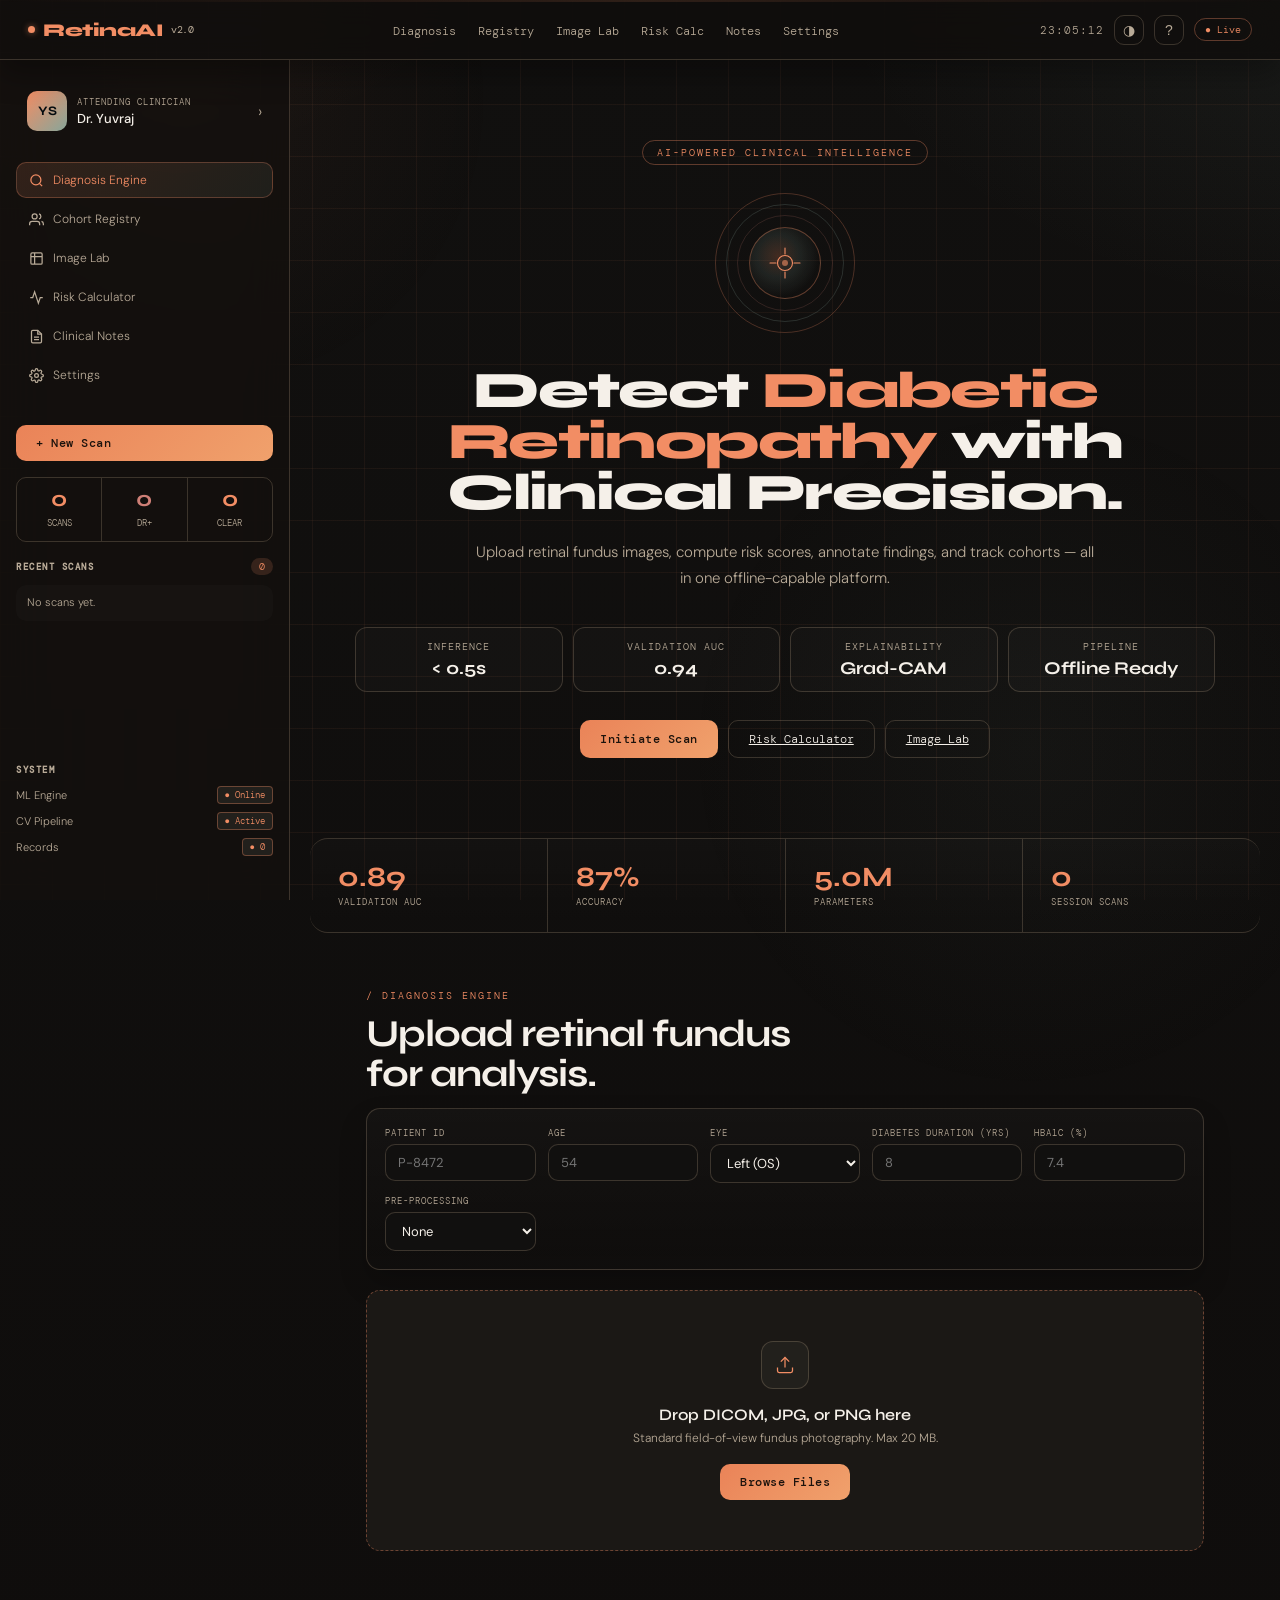
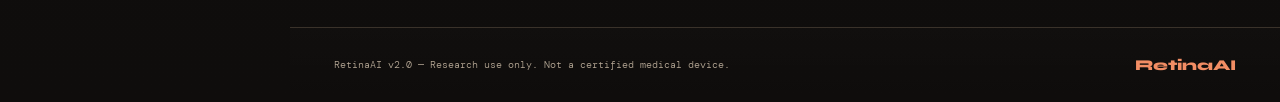
==== commit 632c2980: "Better responsive behavior for the new hero metrics on tablet/mobile" ====
--- a/index.html
+++ b/index.html
@@ -97,6 +97,24 @@
   </div>
   <h1>Detect <span class="accent">Diabetic Retinopathy</span> with Clinical Precision.</h1>
   <p>Upload retinal fundus images, compute risk scores, annotate findings, and track cohorts — all in one offline-capable platform.</p>
+  <div class="hero-metrics" aria-label="Platform capabilities">
+    <div class="hero-metric">
+      <span class="hero-metric-label">Inference</span>
+      <strong>&lt; 0.5s</strong>
+    </div>
+    <div class="hero-metric">
+      <span class="hero-metric-label">Validation AUC</span>
+      <strong>0.94</strong>
+    </div>
+    <div class="hero-metric">
+      <span class="hero-metric-label">Explainability</span>
+      <strong>Grad-CAM</strong>
+    </div>
+    <div class="hero-metric">
+      <span class="hero-metric-label">Pipeline</span>
+      <strong>Offline Ready</strong>
+    </div>
+  </div>
   <div class="cta-row">
     <a href="#" class="btn-primary" onclick="resetForm()">Initiate Scan</a>
     <a href="#" class="btn-ghost" onclick="switchView('risk-calc')">Risk Calculator</a>
--- a/style.css
+++ b/style.css
@@ -6,22 +6,36 @@
   --sidebar-width: 290px; --nav-height: 60px;
 }
 [data-theme="light"] {
-  --bg: #f7f1eb; --surface: #efe4db; --surface2: #e7d8cc;
-  --border: rgba(161,123,99,0.24); --text: #3d2e26; --muted: #7f6656; --card: #f2e7de;
+  --bg: #f3f4f7; --surface: #ffffff; --surface2: #f7f8fc;
+  --border: rgba(73,86,118,0.2); --text: #2c2f38; --muted: #6f7688; --card: #ffffff;
+  --accent: #ec6a3a; --accent2: #4f6bda; --accent3: #d38a4c;
+  --accent-rgb: 236,106,58; --accent2-rgb: 79,107,218; --accent3-rgb: 211,138,76;
 }
 * { margin:0; padding:0; box-sizing:border-box; }
 body { background:var(--bg); color:var(--text); font-family:'DM Sans',sans-serif; font-weight:300; min-height:100vh; overflow-x:hidden; transition:background 0.3s, color 0.3s; }
+[data-theme="light"] body {
+  background:
+    radial-gradient(1000px 620px at 12% -10%, rgba(255,255,255,0.9), transparent 64%),
+    radial-gradient(880px 540px at 92% 8%, rgba(79,107,218,0.09), transparent 70%),
+    linear-gradient(180deg, #f7f8fb 0%, #f2f4f9 52%, #eceff6 100%);
+}
 body.resizing { cursor:ew-resize; user-select:none; }
 body::before { content:''; position:fixed; inset:0; background-image:linear-gradient(rgba(196,151,123,0.05) 1px,transparent 1px),linear-gradient(90deg,rgba(196,151,123,0.05) 1px,transparent 1px); background-size:60px 60px; pointer-events:none; z-index:0; }
-[data-theme="light"] body::before { background-image:linear-gradient(rgba(161,123,99,0.08) 1px,transparent 1px),linear-gradient(90deg,rgba(161,123,99,0.08) 1px,transparent 1px); }
+[data-theme="light"] body::before { background-image:linear-gradient(rgba(122,133,161,0.09) 1px,transparent 1px),linear-gradient(90deg,rgba(122,133,161,0.09) 1px,transparent 1px); }
 .blob1 { position:fixed; top:-200px; left:-100px; width:600px; height:600px; background:radial-gradient(circle,rgba(var(--accent-rgb),0.045) 0%,transparent 70%); pointer-events:none; z-index:0; }
 .blob2 { position:fixed; bottom:-200px; right:-100px; width:700px; height:700px; background:radial-gradient(circle,rgba(var(--accent2-rgb),0.045) 0%,transparent 70%); pointer-events:none; z-index:0; }
+[data-theme="light"] .blob1 { background:radial-gradient(circle,rgba(226,135,109,0.12) 0%,transparent 66%); }
+[data-theme="light"] .blob2 { background:radial-gradient(circle,rgba(111,148,143,0.11) 0%,transparent 66%); }
 .scan-line { position:fixed; top:0; left:0; right:0; height:2px; background:linear-gradient(90deg,transparent,var(--accent),transparent); z-index:9999; animation:scanDown 14s linear infinite; opacity:0.14; }
 @keyframes scanDown { 0%{top:0} 100%{top:100vh} }
 
 /* ═══ NAV ═══ */
 nav { position:fixed; top:0; left:0; right:0; height:var(--nav-height); z-index:100; padding:0 28px; display:flex; align-items:center; justify-content:space-between; border-bottom:1px solid var(--border); backdrop-filter:blur(20px); background:rgba(24,20,18,0.86); }
-[data-theme="light"] nav { background:rgba(247,241,235,0.92); }
+[data-theme="light"] nav {
+  background:linear-gradient(135deg, rgba(255,255,255,0.94), rgba(247,249,253,0.9));
+  border-bottom-color:rgba(73,86,118,0.18);
+  box-shadow:0 10px 26px rgba(38,50,84,0.08);
+}
 .logo { font-family:'Syne',sans-serif; font-weight:800; font-size:18px; letter-spacing:-0.5px; color:var(--accent); display:flex; align-items:center; gap:8px; }
 .logo-dot { width:7px; height:7px; border-radius:50%; background:var(--accent); box-shadow:0 0 6px rgba(var(--accent-rgb),0.55); animation:pulse 2s ease-in-out infinite; }
 .logo-version { font-family:'DM Mono',monospace; font-size:10px; color:var(--muted); font-weight:400; }
@@ -38,7 +52,12 @@
 /* ═══ LAYOUT ═══ */
 .app-layout { display:flex; margin-top:var(--nav-height); min-height:calc(100vh - var(--nav-height)); position:relative; z-index:1; }
 .clinical-sidebar { width:var(--sidebar-width); background:rgba(36,29,26,0.7); backdrop-filter:blur(24px); border-right:1px solid var(--border); position:fixed; top:var(--nav-height); bottom:0; left:0; display:flex; flex-direction:column; padding:20px 16px; overflow-y:auto; transition:width 0.3s; }
-[data-theme="light"] .clinical-sidebar { background:rgba(239,228,219,0.88); }
+[data-theme="light"] .clinical-sidebar {
+  background:linear-gradient(180deg, rgba(255,255,255,0.96), rgba(245,247,252,0.94));
+  border-right-color:rgba(73,86,118,0.16);
+  box-shadow:10px 0 28px rgba(38,50,84,0.08);
+  border-radius:0 24px 24px 0;
+}
 .resizer { position:absolute; top:0; right:-2px; width:5px; height:100%; cursor:ew-resize; background-color:transparent; transition:background-color 0.2s; z-index:10; }
 .resizer:hover,.resizer.active { background-color:var(--accent); }
 .doc-profile { display:flex; align-items:center; gap:10px; margin-bottom:20px; padding:10px; border-radius:10px; cursor:pointer; transition:all 0.2s; border:1px solid transparent; }
@@ -102,6 +121,22 @@
 .btn-primary:hover { background:#ec9f88; transform:translateY(-1px); box-shadow:0 6px 20px rgba(var(--accent-rgb),0.25); }
 .btn-ghost { background:transparent; color:var(--text); font-family:'DM Mono',monospace; font-size:12px; padding:10px 20px; border-radius:8px; border:1px solid var(--border); cursor:pointer; transition:all 0.2s; display:inline-flex; align-items:center; gap:5px; }
 .btn-ghost:hover { border-color:var(--accent); color:var(--accent); }
+[data-theme="light"] .btn-primary {
+  background:linear-gradient(135deg, #f07a4f, #e16033);
+  color:#fff8f4;
+  box-shadow:0 8px 20px rgba(155,84,56,0.24);
+}
+[data-theme="light"] .btn-primary:hover {
+  background:linear-gradient(135deg, #f28a63, #e87049);
+  box-shadow:0 10px 24px rgba(155,84,56,0.29);
+}
+[data-theme="light"] .btn-ghost {
+  background:rgba(255,255,255,0.66);
+  border-color:rgba(73,86,118,0.24);
+}
+[data-theme="light"] .btn-ghost:hover {
+  background:rgba(255,255,255,0.78);
+}
 
 /* ═══ STATS STRIP ═══ */
 .stats-strip { display:flex; border-top:1px solid var(--border); border-bottom:1px solid var(--border); }
@@ -230,6 +265,141 @@
 .stat-row { display:flex; justify-content:space-between; font-size:11px; color:var(--muted); margin-bottom:5px; }
 .stat-row strong { color:var(--accent); font-family:'DM Mono',monospace; font-size:11px; }
 .feature-maps-row { background:var(--surface2); border:1px solid var(--border); border-radius:11px; padding:18px; margin-top:16px; }
+.dash-panel,.risk-panel,.feature-maps-row,.patient-form,.table-container,.kpi-card { transition:transform 0.24s ease, box-shadow 0.24s ease, border-color 0.24s ease, background 0.24s ease; }
+[data-theme="light"] .stat-item:hover {
+  background:rgba(255,255,255,0.74);
+}
+[data-theme="light"] .dash-panel,
+[data-theme="light"] .risk-panel,
+[data-theme="light"] .feature-maps-row,
+[data-theme="light"] .patient-form,
+[data-theme="light"] .table-container,
+[data-theme="light"] .kpi-card {
+  background:linear-gradient(180deg, rgba(255,255,255,0.9), rgba(248,250,254,0.86));
+  border-color:rgba(73,86,118,0.2);
+  box-shadow:0 8px 24px rgba(39,47,88,0.08);
+}
+[data-theme="light"] .dash-panel:hover,
+[data-theme="light"] .risk-panel:hover,
+[data-theme="light"] .feature-maps-row:hover,
+[data-theme="light"] .patient-form:hover,
+[data-theme="light"] .table-container:hover,
+[data-theme="light"] .kpi-card:hover {
+  transform:translateY(-3px);
+  box-shadow:0 14px 30px rgba(39,47,88,0.14);
+  border-color:rgba(79,107,218,0.34);
+}
+[data-theme="light"] .sidebar-nav li:hover,
+[data-theme="light"] .patient-list li:hover,
+[data-theme="light"] .note-item:hover {
+  background:rgba(79,107,218,0.08);
+}
+[data-theme="light"] .sidebar-nav li.active,
+[data-theme="light"] .patient-list li.active,
+[data-theme="light"] .note-item.active {
+  background:linear-gradient(135deg, rgba(79,107,218,0.14), rgba(236,106,58,0.08));
+  box-shadow:inset 0 0 0 1px rgba(79,107,218,0.2);
+}
+
+/* Light theme refinement overrides */
+[data-theme="light"] .doc-profile,
+[data-theme="light"] .sidebar-quick-stats,
+[data-theme="light"] .patient-list li,
+[data-theme="light"] .diagnostic-item,
+[data-theme="light"] .diag-status {
+  border-color:rgba(73,86,118,0.2);
+}
+[data-theme="light"] .doc-title,
+[data-theme="light"] .doc-name,
+[data-theme="light"] .sidebar-nav li,
+[data-theme="light"] .sidebar-heading,
+[data-theme="light"] .diagnostic-item,
+[data-theme="light"] .pat-list-details strong,
+[data-theme="light"] .pat-list-details span,
+[data-theme="light"] .pat-list-time,
+[data-theme="light"] .qs-label {
+  color:var(--muted);
+}
+[data-theme="light"] .qs-val,
+[data-theme="light"] .diag-status.green {
+  color:var(--accent2);
+}
+[data-theme="light"] .diag-status {
+  background:rgba(79,107,218,0.06);
+}
+[data-theme="light"] .hero {
+  align-items:flex-start;
+  text-align:left;
+  min-height:68vh;
+  padding:70px 52px 34px;
+}
+[data-theme="light"] .hero-tag {
+  background:rgba(79,107,218,0.07);
+  border-color:rgba(79,107,218,0.3);
+}
+[data-theme="light"] .retina-visual {
+  margin:0 0 20px;
+}
+[data-theme="light"] h1 {
+  max-width:560px;
+  margin:0 0 14px;
+  color:#2f3340;
+  font-size:clamp(34px,4.7vw,68px);
+}
+[data-theme="light"] h1 .accent {
+  color:#3b4f96;
+}
+[data-theme="light"] .hero p {
+  margin:0 0 28px;
+  max-width:540px;
+  color:#687183;
+}
+[data-theme="light"] .cta-row {
+  justify-content:flex-start;
+  gap:12px;
+}
+[data-theme="light"] .stats-strip {
+  margin:10px 16px 24px;
+  border:1px solid rgba(73,86,118,0.16);
+  background:linear-gradient(135deg, rgba(255,255,255,0.9), rgba(244,247,253,0.88));
+  border-radius:24px;
+  padding:10px;
+  gap:10px;
+}
+[data-theme="light"] .stat-item {
+  border:1px solid rgba(73,86,118,0.16);
+  border-radius:16px;
+  background:rgba(255,255,255,0.84);
+  min-height:88px;
+  display:flex;
+  flex-direction:column;
+  justify-content:center;
+}
+[data-theme="light"] .stat-item:first-child {
+  background:linear-gradient(130deg, #4a63c6, #5b75db);
+  border-color:rgba(74,99,198,0.46);
+}
+[data-theme="light"] .stat-item:first-child .stat-num,
+[data-theme="light"] .stat-item:first-child .stat-label {
+  color:#f8fbff;
+}
+[data-theme="light"] .stat-num {
+  color:#2f3340;
+}
+[data-theme="light"] .main-content {
+  padding-right:10px;
+}
+[data-theme="light"] #result-card {
+  border-radius:22px;
+}
+[data-theme="light"] .upload-area,
+[data-theme="light"] .table-container,
+[data-theme="light"] .kpi-card,
+[data-theme="light"] .risk-panel,
+[data-theme="light"] .dash-panel,
+[data-theme="light"] .feature-maps-row {
+  border-radius:18px;
+}
 .feature-maps-grid { display:grid; grid-template-columns:repeat(5,1fr); gap:8px; }
 .feature-map-item { display:flex; flex-direction:column; gap:5px; align-items:center; }
 .feature-map-item span { font-family:'DM Mono',monospace; font-size:9px; color:var(--muted); text-transform:uppercase; }
@@ -411,4 +581,545 @@
   .dual-image-container { flex-direction:column; align-items:center; }
   .registry-kpi-row { grid-template-columns:repeat(2,1fr); }
   .risk-binary-grid { grid-template-columns:1fr 1fr; }
+}
+
+/* ═══ LIGHT THEME: NEO DASHBOARD OVERRIDES ═══ */
+[data-theme="light"] {
+  --bg: #ecf0fb;
+  --surface: #dfe7ff;
+  --surface2: #e8eeff;
+  --card: #dbe4ff;
+  --text: #243063;
+  --muted: #5d6ba1;
+  --border: rgba(117, 132, 201, 0.34);
+  --accent: #f79c7f;
+  --accent2: #6f7dff;
+  --accent3: #9b69df;
+  --accent-rgb: 247, 156, 127;
+  --accent2-rgb: 111, 125, 255;
+  --accent3-rgb: 155, 105, 223;
+}
+
+[data-theme="light"] body {
+  background:
+    radial-gradient(900px 620px at -8% -14%, rgba(255, 255, 255, 0.95), transparent 62%),
+    radial-gradient(760px 460px at 108% 2%, rgba(111, 125, 255, 0.23), transparent 70%),
+    linear-gradient(145deg, #eaf0ff 0%, #e1e9ff 52%, #d6e1ff 100%);
+}
+
+[data-theme="light"] body::before {
+  background-image:
+    linear-gradient(rgba(139, 154, 214, 0.2) 1px, transparent 1px),
+    linear-gradient(90deg, rgba(139, 154, 214, 0.2) 1px, transparent 1px);
+  background-size: 56px 56px;
+  opacity: 0.35;
+}
+
+[data-theme="light"] nav {
+  background: linear-gradient(180deg, rgba(229, 237, 255, 0.93), rgba(225, 233, 255, 0.89));
+  border-bottom: 1px solid rgba(117, 132, 201, 0.3);
+  box-shadow: 0 18px 34px rgba(63, 84, 170, 0.18);
+}
+
+[data-theme="light"] .nav-icon-btn,
+[data-theme="light"] .diag-status,
+[data-theme="light"] .filter-btn,
+[data-theme="light"] .note-formatting-bar button {
+  background: linear-gradient(145deg, #eaf0ff, #d4deff);
+  border-color: rgba(117, 132, 201, 0.34);
+  color: var(--muted);
+  box-shadow: inset 0 1px 1px rgba(255, 255, 255, 0.88), 0 8px 18px rgba(87, 106, 185, 0.2);
+}
+
+[data-theme="light"] .nav-icon-btn:hover,
+[data-theme="light"] .filter-btn:hover,
+[data-theme="light"] .note-formatting-bar button:hover {
+  color: var(--accent2);
+  border-color: rgba(111, 125, 255, 0.5);
+}
+
+[data-theme="light"] .clinical-sidebar {
+  background: linear-gradient(180deg, rgba(225, 234, 255, 0.92), rgba(218, 228, 255, 0.86));
+  border-right-color: rgba(117, 132, 201, 0.28);
+  box-shadow: 14px 0 28px rgba(63, 84, 170, 0.16);
+  border-radius: 0 26px 26px 0;
+}
+
+[data-theme="light"] .sidebar-quick-stats,
+[data-theme="light"] .patient-list li,
+[data-theme="light"] .doc-profile,
+[data-theme="light"] .table-container,
+[data-theme="light"] #result-card,
+[data-theme="light"] .kpi-card,
+[data-theme="light"] .dash-panel,
+[data-theme="light"] .risk-panel,
+[data-theme="light"] .feature-maps-row,
+[data-theme="light"] .quick-note-panel,
+[data-theme="light"] .patient-form,
+[data-theme="light"] .lab-controls,
+[data-theme="light"] .lab-upload-zone,
+[data-theme="light"] .note-item,
+[data-theme="light"] .modal-content,
+[data-theme="light"] .upload-area {
+  background: linear-gradient(145deg, #eaf0ff, #d5dfff);
+  border: 1px solid rgba(117, 132, 201, 0.34);
+  box-shadow: inset 0 1px 1px rgba(255, 255, 255, 0.86), 0 18px 30px rgba(76, 96, 180, 0.2);
+}
+
+[data-theme="light"] .sidebar-nav li,
+[data-theme="light"] .patient-list li,
+[data-theme="light"] .note-item {
+  color: var(--muted);
+}
+
+[data-theme="light"] .sidebar-nav li:hover,
+[data-theme="light"] .patient-list li:hover,
+[data-theme="light"] .note-item:hover,
+[data-theme="light"] .doc-profile:hover {
+  background: linear-gradient(145deg, #eff4ff, #dbe5ff);
+  border-color: rgba(111, 125, 255, 0.36);
+}
+
+[data-theme="light"] .sidebar-nav li.active,
+[data-theme="light"] .patient-list li.active,
+[data-theme="light"] .note-item.active {
+  color: #eef3ff;
+  background: linear-gradient(145deg, #6d7dff, #5e70f0);
+  border-color: rgba(93, 110, 218, 0.75);
+  box-shadow: 0 12px 24px rgba(72, 94, 193, 0.34);
+}
+
+[data-theme="light"] .hero {
+  text-align: left;
+  align-items: flex-start;
+  min-height: 72vh;
+}
+
+[data-theme="light"] .hero-tag {
+  background: linear-gradient(145deg, #ecf2ff, #dbe4ff);
+  border-color: rgba(111, 125, 255, 0.32);
+  color: #5063c9;
+  box-shadow: inset 0 1px 0 rgba(255, 255, 255, 0.9), 0 8px 16px rgba(86, 106, 191, 0.2);
+}
+
+[data-theme="light"] h1 {
+  color: #27336a;
+  max-width: 620px;
+  margin: 0 0 14px;
+}
+
+[data-theme="light"] h1 .accent {
+  color: #6c7afd;
+}
+
+[data-theme="light"] .hero p {
+  color: #4f5f94;
+  margin: 0 0 28px;
+}
+
+[data-theme="light"] .cta-row {
+  justify-content: flex-start;
+}
+
+[data-theme="light"] .btn-primary {
+  color: #fff;
+  border: 1px solid rgba(247, 156, 127, 0.66);
+  background: linear-gradient(135deg, #f8b38f, #f57a87);
+  box-shadow: 0 14px 22px rgba(213, 119, 124, 0.32);
+}
+
+[data-theme="light"] .btn-primary:hover {
+  background: linear-gradient(135deg, #ffc098, #f98e98);
+  box-shadow: 0 16px 28px rgba(213, 119, 124, 0.38);
+}
+
+[data-theme="light"] .btn-ghost {
+  background: linear-gradient(145deg, #ecf2ff, #d8e2ff);
+  border-color: rgba(117, 132, 201, 0.36);
+  box-shadow: inset 0 1px 1px rgba(255, 255, 255, 0.82), 0 10px 18px rgba(88, 109, 190, 0.18);
+}
+
+[data-theme="light"] .btn-ghost:hover {
+  border-color: rgba(111, 125, 255, 0.52);
+  color: #5f71ef;
+}
+
+[data-theme="light"] .stats-strip {
+  margin: 12px 14px 24px;
+  padding: 12px;
+  gap: 10px;
+  border: 1px solid rgba(117, 132, 201, 0.3);
+  border-radius: 22px;
+  background: linear-gradient(145deg, #e6edff, #d3ddff);
+}
+
+[data-theme="light"] .stat-item {
+  border: 1px solid rgba(117, 132, 201, 0.28);
+  border-radius: 16px;
+  background: linear-gradient(145deg, #edf2ff, #d9e2ff);
+  box-shadow: inset 0 1px 0 rgba(255, 255, 255, 0.86), 0 10px 18px rgba(89, 110, 192, 0.18);
+}
+
+[data-theme="light"] .stat-item:first-child {
+  background: linear-gradient(145deg, #6f7dff, #6473ed);
+  border-color: rgba(99, 115, 237, 0.75);
+}
+
+[data-theme="light"] .stat-item:first-child .stat-num,
+[data-theme="light"] .stat-item:first-child .stat-label {
+  color: #f8fbff;
+}
+
+[data-theme="light"] .stat-num,
+[data-theme="light"] .section-title,
+[data-theme="light"] .note-item-title,
+[data-theme="light"] .modal-name,
+[data-theme="light"] .risk-factor-name,
+[data-theme="light"] .data-table td,
+[data-theme="light"] .doc-name,
+[data-theme="light"] .arch-item strong {
+  color: #27356e;
+}
+
+[data-theme="light"] .section-desc,
+[data-theme="light"] .kpi-label,
+[data-theme="light"] .img-stat-label,
+[data-theme="light"] .table-footer,
+[data-theme="light"] .shortcut-item span,
+[data-theme="light"] .modal-location,
+[data-theme="light"] .modal-body p,
+[data-theme="light"] .risk-checkbox {
+  color: #5a6a9c;
+}
+
+[data-theme="light"] .input-group input,
+[data-theme="light"] .input-group select,
+[data-theme="light"] .table-search,
+[data-theme="light"] .quick-note-panel textarea,
+[data-theme="light"] .note-textarea,
+[data-theme="light"] .lab-main-canvas,
+[data-theme="light"] .cv-canvas,
+[data-theme="light"] .feature-canvas,
+[data-theme="light"] kbd {
+  background: linear-gradient(145deg, #eef3ff, #dbe5ff);
+  border-color: rgba(117, 132, 201, 0.34);
+  color: #2b3972;
+}
+
+[data-theme="light"] .input-group input:focus,
+[data-theme="light"] .input-group select:focus,
+[data-theme="light"] .table-search:focus,
+[data-theme="light"] .quick-note-panel textarea:focus {
+  border-color: rgba(111, 125, 255, 0.66);
+  box-shadow: 0 0 0 3px rgba(111, 125, 255, 0.17);
+}
+
+[data-theme="light"] .upload-area::before {
+  background: radial-gradient(ellipse at center, rgba(111, 125, 255, 0.14) 0%, transparent 72%);
+}
+
+[data-theme="light"] .data-table th {
+  background: linear-gradient(145deg, #ecf2ff, #dbe5ff);
+  color: #5c6da4;
+}
+
+[data-theme="light"] .data-table tbody tr:hover {
+  background: rgba(111, 125, 255, 0.08);
+}
+
+[data-theme="light"] .load-step.active,
+[data-theme="light"] .xai-controls {
+  border-color: rgba(111, 125, 255, 0.34);
+  background: rgba(111, 125, 255, 0.12);
+  color: #4155be;
+}
+
+[data-theme="light"] .toast {
+  background: linear-gradient(145deg, #eef3ff, #dbe4ff);
+  border-color: rgba(117, 132, 201, 0.4);
+  box-shadow: 0 16px 28px rgba(84, 104, 188, 0.2);
+}
+
+[data-theme="light"] .modal-overlay {
+  background: rgba(131, 147, 213, 0.28);
+}
+
+[data-theme="light"] footer {
+  border-top-color: rgba(117, 132, 201, 0.3);
+}
+
+@media (max-width: 768px) {
+  [data-theme="light"] .hero {
+    text-align: center;
+    align-items: center;
+    padding: 78px 20px 46px;
+  }
+
+  [data-theme="light"] .cta-row {
+    justify-content: center;
+  }
+
+  [data-theme="light"] .stats-strip {
+    margin: 10px 10px 18px;
+    padding: 10px;
+  }
+}
+
+/* Final interface refresh */
+:root {
+  --bg: #11100f;
+  --surface: #191613;
+  --surface2: #22201c;
+  --card: #1b1815;
+  --text: #f5f0e9;
+  --muted: #b9ab98;
+  --border: rgba(230, 198, 166, 0.2);
+  --accent: #f28d64;
+  --accent2: #88a69a;
+  --accent3: #ce7f76;
+  --accent-rgb: 242, 141, 100;
+  --accent2-rgb: 136, 166, 154;
+  --accent3-rgb: 206, 127, 118;
+}
+
+[data-theme="light"] {
+  --bg: #f3f0ea;
+  --surface: #fffdfa;
+  --surface2: #f7f3ed;
+  --card: #ffffff;
+  --text: #2f2923;
+  --muted: #7a6f62;
+  --border: rgba(101, 83, 66, 0.18);
+  --accent: #cb6135;
+  --accent2: #3f6d62;
+  --accent3: #af5349;
+  --accent-rgb: 203, 97, 53;
+  --accent2-rgb: 63, 109, 98;
+  --accent3-rgb: 175, 83, 73;
+}
+
+body {
+  background:
+    radial-gradient(1100px 620px at -12% -10%, rgba(var(--accent-rgb), 0.08), transparent 65%),
+    radial-gradient(850px 520px at 110% -2%, rgba(var(--accent2-rgb), 0.09), transparent 68%),
+    linear-gradient(180deg, var(--bg) 0%, #0f0d0c 100%);
+}
+
+[data-theme="light"] body {
+  background:
+    radial-gradient(1000px 600px at -8% -10%, rgba(203, 97, 53, 0.12), transparent 68%),
+    radial-gradient(900px 560px at 108% 0%, rgba(63, 109, 98, 0.14), transparent 70%),
+    linear-gradient(180deg, #f7f4ef 0%, #f2ece3 100%);
+}
+
+body::before {
+  background-image:
+    linear-gradient(rgba(242, 141, 100, 0.06) 1px, transparent 1px),
+    linear-gradient(90deg, rgba(242, 141, 100, 0.06) 1px, transparent 1px);
+  background-size: 52px 52px;
+}
+
+[data-theme="light"] body::before {
+  background-image:
+    linear-gradient(rgba(101, 83, 66, 0.08) 1px, transparent 1px),
+    linear-gradient(90deg, rgba(101, 83, 66, 0.08) 1px, transparent 1px);
+}
+
+nav {
+  background: rgba(16, 14, 12, 0.84);
+  border-bottom: 1px solid var(--border);
+  box-shadow: 0 14px 30px rgba(0, 0, 0, 0.3);
+}
+
+[data-theme="light"] nav {
+  background: rgba(255, 253, 249, 0.86);
+  box-shadow: 0 14px 30px rgba(113, 91, 73, 0.14);
+}
+
+.clinical-sidebar {
+  background: rgba(20, 17, 14, 0.82);
+  border-right: 1px solid var(--border);
+}
+
+[data-theme="light"] .clinical-sidebar {
+  background: rgba(255, 252, 247, 0.84);
+  box-shadow: 10px 0 24px rgba(113, 91, 73, 0.12);
+}
+
+.hero {
+  min-height: 74vh;
+  gap: 0;
+}
+
+h1 {
+  max-width: 860px;
+  letter-spacing: -1.6px;
+}
+
+.hero p {
+  max-width: 620px;
+  font-size: 15px;
+}
+
+.hero-metrics {
+  width: min(860px, 100%);
+  display: grid;
+  grid-template-columns: repeat(4, minmax(120px, 1fr));
+  gap: 10px;
+  margin: 0 auto 28px;
+}
+
+.hero-metric {
+  border: 1px solid var(--border);
+  border-radius: 12px;
+  padding: 12px 14px;
+  background: rgba(255, 255, 255, 0.02);
+  display: flex;
+  flex-direction: column;
+  gap: 6px;
+}
+
+.hero-metric-label {
+  font-family: 'DM Mono', monospace;
+  font-size: 10px;
+  letter-spacing: 1px;
+  text-transform: uppercase;
+  color: var(--muted);
+}
+
+.hero-metric strong {
+  font-family: 'Syne', sans-serif;
+  font-size: 18px;
+  line-height: 1.1;
+  color: var(--text);
+}
+
+[data-theme="light"] .hero-metric {
+  background: rgba(255, 255, 255, 0.72);
+}
+
+.stats-strip {
+  border-radius: 18px;
+  overflow: hidden;
+  margin: 0 20px;
+}
+
+.stat-item {
+  background: linear-gradient(180deg, rgba(255, 255, 255, 0.015), rgba(255, 255, 255, 0));
+}
+
+[data-theme="light"] .stat-item {
+  background: linear-gradient(180deg, rgba(255, 255, 255, 0.9), rgba(252, 247, 240, 0.86));
+}
+
+.dash-panel,
+.risk-panel,
+.feature-maps-row,
+.patient-form,
+.table-container,
+.kpi-card,
+.quick-note-panel,
+.lab-controls,
+.lab-upload-zone,
+#result-card,
+.modal-content {
+  border-radius: 14px;
+  border-color: var(--border);
+  background: linear-gradient(180deg, rgba(255, 255, 255, 0.025), rgba(255, 255, 255, 0));
+  box-shadow: 0 14px 28px rgba(0, 0, 0, 0.2);
+}
+
+[data-theme="light"] .dash-panel,
+[data-theme="light"] .risk-panel,
+[data-theme="light"] .feature-maps-row,
+[data-theme="light"] .patient-form,
+[data-theme="light"] .table-container,
+[data-theme="light"] .kpi-card,
+[data-theme="light"] .quick-note-panel,
+[data-theme="light"] .lab-controls,
+[data-theme="light"] .lab-upload-zone,
+[data-theme="light"] #result-card,
+[data-theme="light"] .modal-content {
+  background: linear-gradient(180deg, rgba(255, 255, 255, 0.95), rgba(252, 247, 240, 0.92));
+  box-shadow: 0 16px 28px rgba(113, 91, 73, 0.14);
+}
+
+.btn-primary {
+  border-radius: 10px;
+  background: linear-gradient(135deg, #ea8358, #f0a16c);
+  color: #1b120c;
+}
+
+.btn-primary:hover {
+  background: linear-gradient(135deg, #f09a70, #f5b281);
+}
+
+[data-theme="light"] .btn-primary {
+  background: linear-gradient(135deg, #c75b31, #de7f4d);
+  color: #fff9f5;
+}
+
+[data-theme="light"] .btn-primary:hover {
+  background: linear-gradient(135deg, #d36c40, #e39261);
+}
+
+.btn-ghost {
+  border-radius: 10px;
+}
+
+.sidebar-nav li,
+.patient-list li,
+.note-item,
+.risk-checkbox,
+.filter-btn,
+.nav-icon-btn {
+  border-radius: 10px;
+}
+
+.sidebar-nav li.active,
+.patient-list li.active,
+.note-item.active {
+  background: linear-gradient(135deg, rgba(var(--accent-rgb), 0.14), rgba(var(--accent2-rgb), 0.1));
+}
+
+.input-group input,
+.input-group select,
+.table-search,
+.quick-note-panel textarea,
+#noteTitleInput,
+.note-textarea {
+  border-radius: 10px;
+}
+
+footer {
+  margin-top: 20px;
+  background: linear-gradient(180deg, rgba(255, 255, 255, 0.01), rgba(255, 255, 255, 0));
+}
+
+[data-theme="light"] footer {
+  background: linear-gradient(180deg, rgba(255, 255, 255, 0.66), rgba(255, 250, 242, 0.9));
+}
+
+@media (max-width: 980px) {
+  .hero-metrics {
+    grid-template-columns: repeat(2, minmax(130px, 1fr));
+    max-width: 520px;
+  }
+}
+
+@media (max-width: 768px) {
+  .hero {
+    min-height: auto;
+    padding-top: 72px;
+  }
+
+  .hero-metrics {
+    grid-template-columns: 1fr;
+    margin-bottom: 20px;
+  }
+
+  .stats-strip {
+    margin: 0 0 12px;
+    border-radius: 0;
+  }
 }
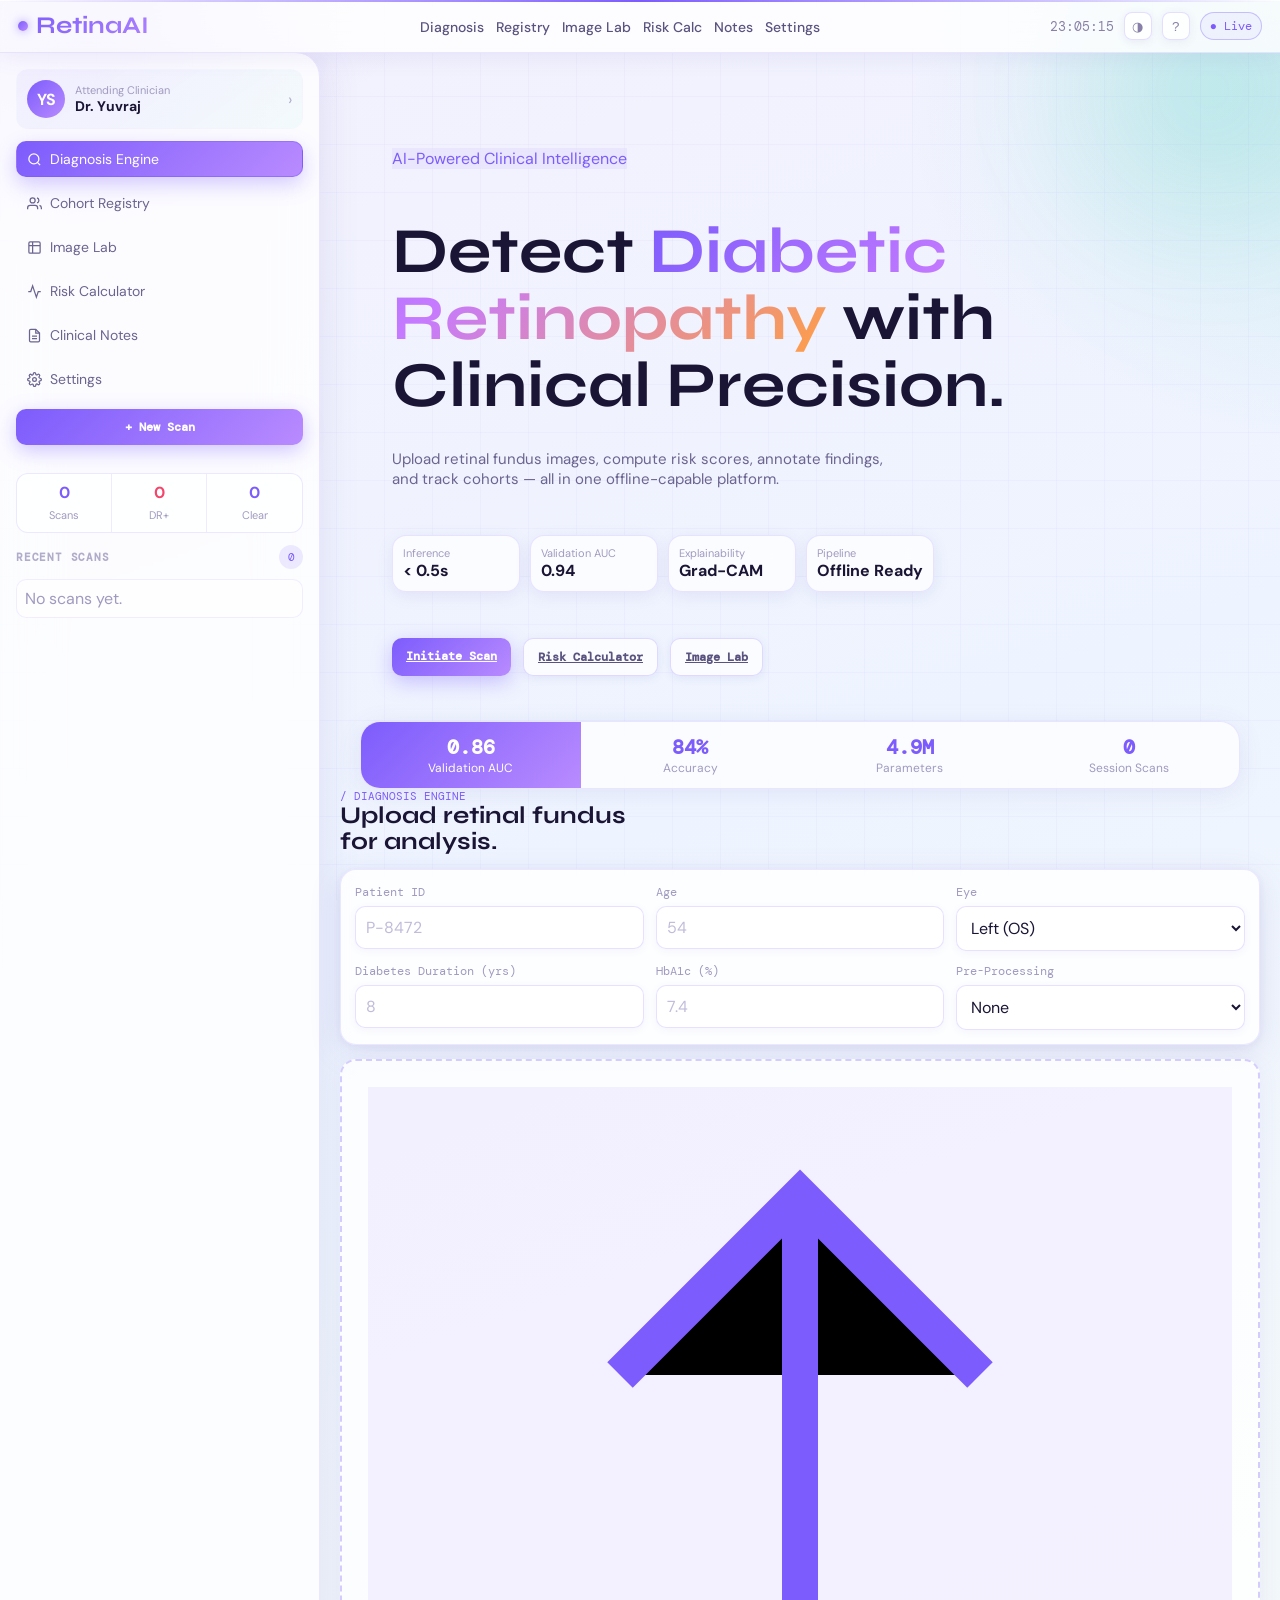
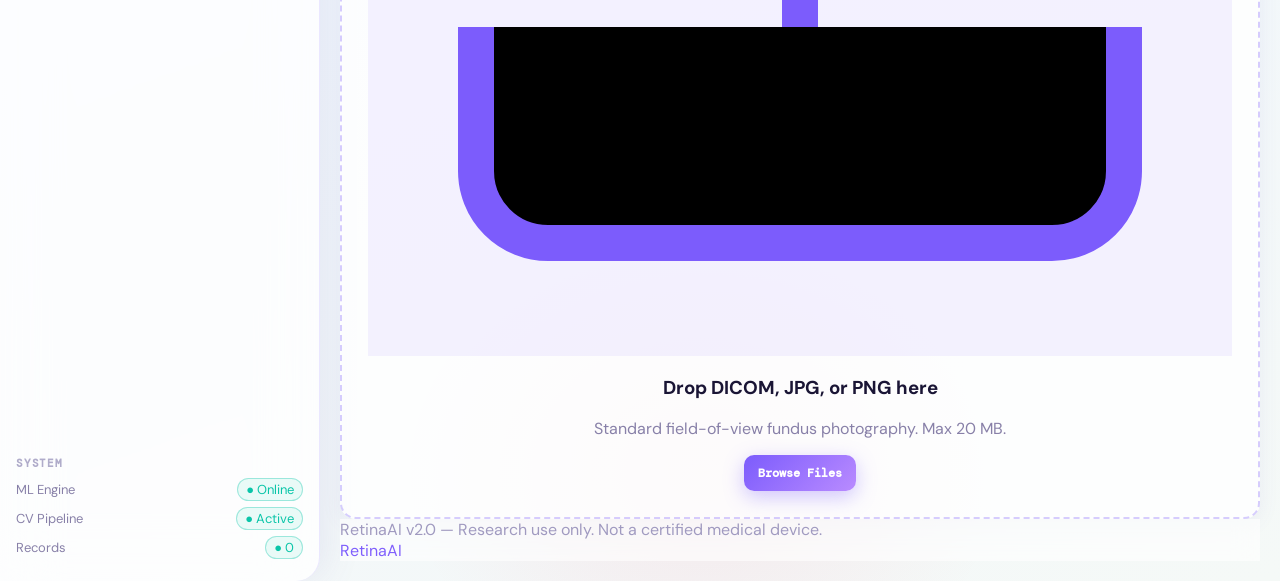
==== commit 489d7ce9: "Sidebar nav active item gets the full violet gradient with a glow shadow" ====
--- a/index.html
+++ b/index.html
@@ -1,12 +1,12 @@
 <!DOCTYPE html>
-<html lang="en">
+<html lang="en" data-theme="light">
 <head>
 <meta charset="UTF-8"/>
 <meta name="viewport" content="width=device-width,initial-scale=1.0"/>
 <title>RetinaAI — Clinical Intelligence Platform</title>
 <link href="https://fonts.googleapis.com/css2?family=DM+Mono:wght@400;500&family=Syne:wght@400;600;700;800&family=DM+Sans:ital,opsz,wght@0,9..40,300;0,9..40,400;0,9..40,500;1,9..40,300&display=swap" rel="stylesheet"/>
 <script src="https://cdn.jsdelivr.net/npm/chart.js"></script>
-<link rel="stylesheet" href="style.css"/>
+<link rel="stylesheet" href="style.css?v=2"/>
 </head>
 <body>
 <div class="blob1"></div><div class="blob2"></div>
--- a/style.css
+++ b/style.css
@@ -1,1085 +1,388 @@
+/* Base layout and component rules required for rendering. */
 :root {
-  --bg: #181412; --surface: #241d1a; --surface2: #2d2521;
-  --border: rgba(212,177,154,0.24); --accent: #e2876d; --accent2: #6f948f; --accent3: #b35f6f;
-  --accent-rgb: 226,135,109; --accent2-rgb: 111,148,143; --accent3-rgb: 179,95,111;
-  --text: #f3ece6; --muted: #b9a697; --card: #271f1b;
-  --sidebar-width: 290px; --nav-height: 60px;
-}
-[data-theme="light"] {
-  --bg: #f3f4f7; --surface: #ffffff; --surface2: #f7f8fc;
-  --border: rgba(73,86,118,0.2); --text: #2c2f38; --muted: #6f7688; --card: #ffffff;
-  --accent: #ec6a3a; --accent2: #4f6bda; --accent3: #d38a4c;
-  --accent-rgb: 236,106,58; --accent2-rgb: 79,107,218; --accent3-rgb: 211,138,76;
-}
-* { margin:0; padding:0; box-sizing:border-box; }
-body { background:var(--bg); color:var(--text); font-family:'DM Sans',sans-serif; font-weight:300; min-height:100vh; overflow-x:hidden; transition:background 0.3s, color 0.3s; }
-[data-theme="light"] body {
-  background:
-    radial-gradient(1000px 620px at 12% -10%, rgba(255,255,255,0.9), transparent 64%),
-    radial-gradient(880px 540px at 92% 8%, rgba(79,107,218,0.09), transparent 70%),
-    linear-gradient(180deg, #f7f8fb 0%, #f2f4f9 52%, #eceff6 100%);
-}
-body.resizing { cursor:ew-resize; user-select:none; }
-body::before { content:''; position:fixed; inset:0; background-image:linear-gradient(rgba(196,151,123,0.05) 1px,transparent 1px),linear-gradient(90deg,rgba(196,151,123,0.05) 1px,transparent 1px); background-size:60px 60px; pointer-events:none; z-index:0; }
-[data-theme="light"] body::before { background-image:linear-gradient(rgba(122,133,161,0.09) 1px,transparent 1px),linear-gradient(90deg,rgba(122,133,161,0.09) 1px,transparent 1px); }
-.blob1 { position:fixed; top:-200px; left:-100px; width:600px; height:600px; background:radial-gradient(circle,rgba(var(--accent-rgb),0.045) 0%,transparent 70%); pointer-events:none; z-index:0; }
-.blob2 { position:fixed; bottom:-200px; right:-100px; width:700px; height:700px; background:radial-gradient(circle,rgba(var(--accent2-rgb),0.045) 0%,transparent 70%); pointer-events:none; z-index:0; }
-[data-theme="light"] .blob1 { background:radial-gradient(circle,rgba(226,135,109,0.12) 0%,transparent 66%); }
-[data-theme="light"] .blob2 { background:radial-gradient(circle,rgba(111,148,143,0.11) 0%,transparent 66%); }
-.scan-line { position:fixed; top:0; left:0; right:0; height:2px; background:linear-gradient(90deg,transparent,var(--accent),transparent); z-index:9999; animation:scanDown 14s linear infinite; opacity:0.14; }
-@keyframes scanDown { 0%{top:0} 100%{top:100vh} }
-
-/* ═══ NAV ═══ */
-nav { position:fixed; top:0; left:0; right:0; height:var(--nav-height); z-index:100; padding:0 28px; display:flex; align-items:center; justify-content:space-between; border-bottom:1px solid var(--border); backdrop-filter:blur(20px); background:rgba(24,20,18,0.86); }
-[data-theme="light"] nav {
-  background:linear-gradient(135deg, rgba(255,255,255,0.94), rgba(247,249,253,0.9));
-  border-bottom-color:rgba(73,86,118,0.18);
-  box-shadow:0 10px 26px rgba(38,50,84,0.08);
-}
-.logo { font-family:'Syne',sans-serif; font-weight:800; font-size:18px; letter-spacing:-0.5px; color:var(--accent); display:flex; align-items:center; gap:8px; }
-.logo-dot { width:7px; height:7px; border-radius:50%; background:var(--accent); box-shadow:0 0 6px rgba(var(--accent-rgb),0.55); animation:pulse 2s ease-in-out infinite; }
-.logo-version { font-family:'DM Mono',monospace; font-size:10px; color:var(--muted); font-weight:400; }
-@keyframes pulse { 0%,100%{opacity:1;transform:scale(1)} 50%{opacity:0.4;transform:scale(0.7)} }
-nav .nav-links { display:flex; gap:22px; list-style:none; }
-nav .nav-links a { color:var(--muted); text-decoration:none; font-size:12px; font-family:'DM Mono',monospace; transition:color 0.2s; cursor:pointer; }
-nav .nav-links a:hover { color:var(--accent); }
-.nav-right { display:flex; align-items:center; gap:10px; }
-.nav-icon-btn { background:transparent; border:1px solid var(--border); color:var(--muted); width:30px; height:30px; border-radius:6px; cursor:pointer; font-size:14px; transition:all 0.2s; display:flex; align-items:center; justify-content:center; }
-.nav-icon-btn:hover { border-color:var(--accent); color:var(--accent); }
-.live-clock { font-family:'DM Mono',monospace; font-size:11px; color:var(--muted); letter-spacing:1px; }
-.nav-tag { font-family:'DM Mono',monospace; font-size:10px; color:var(--accent); border:1px solid rgba(var(--accent-rgb),0.35); padding:4px 10px; border-radius:100px; }
-
-/* ═══ LAYOUT ═══ */
-.app-layout { display:flex; margin-top:var(--nav-height); min-height:calc(100vh - var(--nav-height)); position:relative; z-index:1; }
-.clinical-sidebar { width:var(--sidebar-width); background:rgba(36,29,26,0.7); backdrop-filter:blur(24px); border-right:1px solid var(--border); position:fixed; top:var(--nav-height); bottom:0; left:0; display:flex; flex-direction:column; padding:20px 16px; overflow-y:auto; transition:width 0.3s; }
-[data-theme="light"] .clinical-sidebar {
-  background:linear-gradient(180deg, rgba(255,255,255,0.96), rgba(245,247,252,0.94));
-  border-right-color:rgba(73,86,118,0.16);
-  box-shadow:10px 0 28px rgba(38,50,84,0.08);
-  border-radius:0 24px 24px 0;
-}
-.resizer { position:absolute; top:0; right:-2px; width:5px; height:100%; cursor:ew-resize; background-color:transparent; transition:background-color 0.2s; z-index:10; }
-.resizer:hover,.resizer.active { background-color:var(--accent); }
-.doc-profile { display:flex; align-items:center; gap:10px; margin-bottom:20px; padding:10px; border-radius:10px; cursor:pointer; transition:all 0.2s; border:1px solid transparent; }
-.doc-profile:hover { background:rgba(var(--accent-rgb),0.08); border-color:var(--border); transform:translateX(2px); }
-.profile-arrow { margin-left:auto; color:var(--muted); transition:transform 0.2s,color 0.2s; }
-.doc-profile:hover .profile-arrow { transform:translateX(3px); color:var(--accent); }
-.doc-avatar { width:40px; height:40px; border-radius:10px; background:linear-gradient(135deg,var(--accent),var(--accent2)); display:flex; align-items:center; justify-content:center; font-family:'Syne',sans-serif; font-weight:700; font-size:13px; color:#030a0e; flex-shrink:0; }
-.doc-info { display:flex; flex-direction:column; gap:2px; }
-.doc-title { font-family:'DM Mono',monospace; font-size:9px; color:var(--muted); text-transform:uppercase; letter-spacing:1px; }
-.doc-name { font-weight:500; font-size:13px; color:var(--text); }
-.sidebar-nav { list-style:none; display:flex; flex-direction:column; gap:3px; margin-bottom:16px; }
-.sidebar-nav li { display:flex; align-items:center; gap:9px; padding:9px 12px; border-radius:8px; font-size:12px; color:var(--muted); cursor:pointer; transition:all 0.2s; border:1px solid transparent; }
-.sidebar-nav li:hover { background:rgba(255,255,255,0.04); color:var(--text); }
-.sidebar-nav li.active { background:rgba(var(--accent-rgb),0.10); border-color:rgba(var(--accent-rgb),0.28); color:var(--accent); }
-.sidebar-section { margin-bottom:16px; }
-.sidebar-heading { font-family:'DM Mono',monospace; font-size:9px; color:var(--muted); text-transform:uppercase; letter-spacing:1.5px; margin-bottom:10px; }
-.sidebar-quick-stats { display:flex; gap:0; border:1px solid var(--border); border-radius:10px; overflow:hidden; margin-bottom:16px; }
-.qs-item { flex:1; padding:10px 6px; text-align:center; border-right:1px solid var(--border); }
-.qs-item:last-child { border-right:none; }
-.qs-val { display:block; font-family:'Syne',sans-serif; font-size:22px; font-weight:700; color:var(--accent); line-height:1; }
-.qs-label { font-family:'DM Mono',monospace; font-size:9px; color:var(--muted); text-transform:uppercase; }
-.empty-history { text-align:center; padding:16px 12px; color:var(--muted); font-size:11px; border:1px dashed rgba(var(--accent-rgb),0.28); border-radius:8px; line-height:1.6; cursor:default; }
-.count-pill { font-family:'DM Mono',monospace; font-size:10px; color:var(--accent); background:rgba(var(--accent-rgb),0.16); padding:2px 8px; border-radius:100px; }
-.patient-list { list-style:none; display:flex; flex-direction:column; gap:5px; }
-.patient-list li { display:flex; justify-content:space-between; align-items:center; padding:8px 10px; border-radius:8px; background:rgba(255,255,255,0.02); border:1px solid transparent; transition:all 0.2s; cursor:pointer; }
-.patient-list li:hover { background:rgba(255,255,255,0.04); border-color:var(--border); }
-.patient-list li.active { background:rgba(var(--accent-rgb),0.09); border-color:rgba(var(--accent-rgb),0.30); }
-.pat-list-info { display:flex; align-items:center; gap:8px; }
-.sidebar-thumb { width:28px; height:28px; border-radius:5px; object-fit:cover; border:1px solid var(--border); }
-.pat-list-details strong { display:block; font-size:11px; font-weight:500; color:var(--text); }
-.pat-list-details span { font-size:9px; color:var(--muted); }
-.pat-list-time { font-family:'DM Mono',monospace; font-size:9px; color:var(--muted); }
-.status-dot { width:6px; height:6px; border-radius:50%; flex-shrink:0; }
-.status-dot.success { background:var(--accent); box-shadow:0 0 5px rgba(var(--accent-rgb),0.45); }
-.status-dot.warning { background:#d3bf76; box-shadow:0 0 5px rgba(211,191,118,0.45); }
-.status-dot.danger  { background:var(--accent3); box-shadow:0 0 5px rgba(var(--accent3-rgb),0.45); }
-.diagnostic-item { display:flex; justify-content:space-between; align-items:center; margin-bottom:8px; font-size:11px; color:var(--muted); }
-.diag-status { font-family:'DM Mono',monospace; font-size:9px; background:var(--surface2); padding:2px 7px; border-radius:4px; border:1px solid var(--border); }
-.diag-status.green { color:var(--accent); border-color:rgba(var(--accent-rgb),0.35); }
-.main-content { flex-grow:1; margin-left:var(--sidebar-width); width:calc(100% - var(--sidebar-width)); min-width:0; }
-
-/* ═══ HERO ═══ */
-.hero { min-height:calc(100vh - var(--nav-height)); display:flex; flex-direction:column; align-items:center; justify-content:center; padding:80px 48px; text-align:center; }
-.hero-tag { font-family:'DM Mono',monospace; font-size:10px; letter-spacing:2px; color:var(--accent); text-transform:uppercase; border:1px solid rgba(var(--accent-rgb),0.35); padding:5px 14px; border-radius:100px; margin-bottom:28px; animation:fadeUp 0.8s ease both; }
-h1 { font-family:'Syne',sans-serif; font-weight:800; font-size:clamp(28px,4vw,60px); line-height:1; letter-spacing:-2px; max-width:760px; margin:0 auto 20px; animation:fadeUp 0.8s 0.1s ease both; }
-h1 span.accent { color:var(--accent); }
-.hero p { max-width:480px; font-size:14px; line-height:1.75; color:var(--muted); margin:0 auto 36px; animation:fadeUp 0.8s 0.2s ease both; }
-.cta-row { display:flex; gap:10px; justify-content:center; flex-wrap:wrap; animation:fadeUp 0.8s 0.3s ease both; }
-@keyframes fadeUp { from{opacity:0;transform:translateY(20px)} to{opacity:1;transform:translateY(0)} }
-.retina-visual { position:relative; width:140px; height:140px; margin:0 auto 32px; animation:fadeUp 0.8s 0.05s ease both; }
-.retina-ring { position:absolute; inset:0; border-radius:50%; border:1px solid rgba(var(--accent-rgb),0.26); animation:spin linear infinite; }
-.retina-ring:nth-child(1){animation-duration:12s}
-.retina-ring:nth-child(2){inset:11px;border-color:rgba(var(--accent2-rgb),0.22);animation-duration:18s;animation-direction:reverse}
-.retina-ring:nth-child(3){inset:22px;border-color:rgba(var(--accent3-rgb),0.18);animation-duration:24s}
-.retina-core { position:absolute; inset:34px; border-radius:50%; background:radial-gradient(circle at 40% 40%,rgba(var(--accent-rgb),0.22),rgba(var(--accent2-rgb),0.14),transparent 70%); border:1px solid rgba(var(--accent-rgb),0.36); display:flex; align-items:center; justify-content:center; }
-.retina-core svg { width:36px; height:36px; }
-@keyframes spin { from{transform:rotate(0deg)} to{transform:rotate(360deg)} }
-
-/* ═══ BUTTONS ═══ */
-.btn-primary { background:var(--accent); color:#030a0e; font-family:'DM Mono',monospace; font-size:12px; font-weight:500; padding:10px 20px; border-radius:8px; border:none; cursor:pointer; transition:all 0.2s; letter-spacing:0.5px; text-decoration:none; display:inline-flex; align-items:center; gap:5px; }
-.btn-primary:hover { background:#ec9f88; transform:translateY(-1px); box-shadow:0 6px 20px rgba(var(--accent-rgb),0.25); }
-.btn-ghost { background:transparent; color:var(--text); font-family:'DM Mono',monospace; font-size:12px; padding:10px 20px; border-radius:8px; border:1px solid var(--border); cursor:pointer; transition:all 0.2s; display:inline-flex; align-items:center; gap:5px; }
-.btn-ghost:hover { border-color:var(--accent); color:var(--accent); }
-[data-theme="light"] .btn-primary {
-  background:linear-gradient(135deg, #f07a4f, #e16033);
-  color:#fff8f4;
-  box-shadow:0 8px 20px rgba(155,84,56,0.24);
-}
-[data-theme="light"] .btn-primary:hover {
-  background:linear-gradient(135deg, #f28a63, #e87049);
-  box-shadow:0 10px 24px rgba(155,84,56,0.29);
-}
-[data-theme="light"] .btn-ghost {
-  background:rgba(255,255,255,0.66);
-  border-color:rgba(73,86,118,0.24);
-}
-[data-theme="light"] .btn-ghost:hover {
-  background:rgba(255,255,255,0.78);
-}
-
-/* ═══ STATS STRIP ═══ */
-.stats-strip { display:flex; border-top:1px solid var(--border); border-bottom:1px solid var(--border); }
-.stat-item { flex:1; padding:24px 28px; border-right:1px solid var(--border); transition:background 0.3s; }
-.stat-item:last-child { border-right:none; }
-.stat-item:hover { background:var(--surface); }
-.stat-num { font-family:'Syne',sans-serif; font-weight:700; font-size:28px; line-height:1; color:var(--accent); margin-bottom:5px; }
-.stat-label { font-family:'DM Mono',monospace; font-size:9px; letter-spacing:1px; color:var(--muted); text-transform:uppercase; }
-
-/* ═══ SECTIONS ═══ */
-section { padding:56px clamp(20px,4vw,52px); max-width:940px; margin:0 auto; }
-.view-section { display:none; }
-.view-section.active { display:block; animation:fadeUp 0.35s ease; }
-.section-label { font-family:'DM Mono',monospace; font-size:10px; letter-spacing:2px; color:var(--accent); text-transform:uppercase; margin-bottom:12px; }
-.section-title { font-family:'Syne',sans-serif; font-weight:700; font-size:clamp(22px,3vw,38px); letter-spacing:-1px; line-height:1.05; margin-bottom:14px; }
-.section-desc { color:var(--muted); font-size:13px; line-height:1.7; max-width:520px; margin-bottom:36px; }
-
-/* ═══ FORMS ═══ */
-.patient-form { background:var(--surface2); border:1px solid var(--border); border-radius:12px; padding:18px; margin-bottom:20px; }
-.form-grid { display:grid; grid-template-columns:repeat(auto-fit,minmax(150px,1fr)); gap:12px; }
-.input-group { display:flex; flex-direction:column; gap:5px; }
-.input-group label { font-family:'DM Mono',monospace; font-size:9px; color:var(--muted); text-transform:uppercase; letter-spacing:1px; }
-.input-group input,.input-group select { background:var(--bg); border:1px solid var(--border); color:var(--text); padding:9px 12px; border-radius:8px; font-family:'DM Sans',sans-serif; font-size:13px; outline:none; transition:border-color 0.2s,box-shadow 0.2s; }
-.input-group input:focus,.input-group select:focus { border-color:var(--accent); box-shadow:0 0 0 3px rgba(var(--accent-rgb),0.14); }
-.input-group select option { background:var(--surface2); }
-
-/* ═══ UPLOAD ═══ */
-.upload-area { border:1px dashed rgba(var(--accent-rgb),0.38); border-radius:14px; padding:50px 36px; text-align:center; cursor:pointer; transition:all 0.3s; background:var(--card); position:relative; overflow:hidden; }
-.upload-area::before { content:''; position:absolute; inset:0; background:radial-gradient(ellipse at center,rgba(var(--accent-rgb),0.07) 0%,transparent 70%); opacity:0; transition:opacity 0.3s; }
-.upload-area:hover { border-color:var(--accent); }
-.upload-area:hover::before { opacity:1; }
-.upload-area.dragover { border-color:var(--accent); background:rgba(var(--accent-rgb),0.08); }
-.upload-icon { width:48px; height:48px; border:1px solid var(--border); border-radius:12px; display:flex; align-items:center; justify-content:center; margin:0 auto 16px; background:var(--surface2); }
-.upload-icon svg { width:20px; height:20px; stroke:var(--accent); fill:none; stroke-width:1.5; }
-.upload-area h3 { font-family:'Syne',sans-serif; font-size:16px; font-weight:600; margin-bottom:6px; }
-.upload-area p { color:var(--muted); font-size:12px; margin-bottom:18px; }
-#fileInput { display:none; }
-
-/* ═══ CV STRIP ═══ */
-.cv-strip-grid { display:grid; grid-template-columns:repeat(5,1fr); gap:10px; margin-bottom:14px; }
-.cv-strip-item { display:flex; flex-direction:column; gap:6px; align-items:center; }
-.cv-strip-item span { font-family:'DM Mono',monospace; font-size:9px; color:var(--muted); text-transform:uppercase; }
-.cv-canvas { width:100%; aspect-ratio:1; border-radius:7px; border:1px solid var(--border); background:var(--surface2); cursor:pointer; transition:border-color 0.2s,transform 0.2s; }
-.cv-canvas:hover { border-color:var(--accent); transform:scale(1.04); }
-.image-stats-bar { display:flex; gap:14px; flex-wrap:wrap; padding:12px 14px; background:var(--surface2); border-radius:9px; border:1px solid var(--border); font-family:'DM Mono',monospace; font-size:11px; color:var(--muted); }
-.image-stats-bar span strong { color:var(--accent); }
-
-/* ═══ DUAL IMAGE ═══ */
-#preview-wrap { display:none; margin-top:20px; }
-.dual-image-container { display:flex; gap:14px; justify-content:center; margin-bottom:20px; flex-wrap:wrap; }
-.image-panel { display:flex; flex-direction:column; gap:6px; }
-.image-panel-label { font-family:'DM Mono',monospace; font-size:9px; color:var(--muted); text-transform:uppercase; letter-spacing:1px; }
-.image-container { position:relative; width:230px; border-radius:10px; overflow:hidden; border:1px solid var(--border); }
-.image-container img { display:block; width:100%; cursor:zoom-in; }
-#heatmap-overlay { position:absolute; inset:0; background:radial-gradient(circle at 60% 40%,rgba(255,0,0,0.65) 0%,rgba(255,140,0,0.45) 25%,rgba(255,255,0,0.3) 50%,rgba(0,200,100,0.12) 70%,transparent 85%); mix-blend-mode:screen; opacity:0; transition:opacity 0.3s; pointer-events:none; }
-#heatmap-overlay.active { opacity:1; }
-.crosshair-h,.crosshair-v { position:absolute; background:rgba(var(--accent-rgb),0.18); pointer-events:none; }
-.crosshair-h { left:0; right:0; top:50%; height:1px; }
-.crosshair-v { top:0; bottom:0; left:50%; width:1px; }
-#processedCanvas,.processed-canvas { display:block; width:100%; }
-#annotationCanvas.annotation-canvas { position:absolute; inset:0; width:100%; height:100%; cursor:crosshair; }
-
-/* ═══ ANNOTATION TOOLBAR ═══ */
-.annotation-toolbar { display:flex; gap:4px; align-items:center; padding:6px 8px; background:var(--surface2); border:1px solid var(--border); border-radius:8px; flex-wrap:wrap; margin-top:8px; }
-.ann-tool-btn { background:transparent; border:1px solid var(--border); color:var(--muted); width:28px; height:28px; border-radius:6px; cursor:pointer; font-size:13px; display:flex; align-items:center; justify-content:center; transition:all 0.2s; }
-.ann-tool-btn:hover,.ann-tool-btn.active { border-color:var(--accent); color:var(--accent); background:rgba(var(--accent-rgb),0.14); }
-.ann-color-pick { width:28px; height:28px; border-radius:6px; border:1px solid var(--border); padding:2px; cursor:pointer; background:transparent; }
-
-/* ═══ LOADING ═══ */
-#loading-overlay { display:none; padding:36px; text-align:center; }
-.loading-inner { display:inline-block; }
-.spinner { width:36px; height:36px; border:2px solid var(--border); border-top-color:var(--accent); border-radius:50%; animation:spin 0.8s linear infinite; margin:0 auto 16px; }
-.loading-text { font-family:'DM Mono',monospace; font-size:12px; color:var(--muted); margin-bottom:16px; }
-.loading-steps { display:flex; flex-direction:column; gap:6px; text-align:left; }
-.load-step { font-family:'DM Mono',monospace; font-size:11px; color:var(--muted); padding:5px 10px; border-radius:5px; border:1px solid transparent; transition:all 0.4s; }
-.load-step.active { color:var(--accent); border-color:rgba(var(--accent-rgb),0.35); background:rgba(var(--accent-rgb),0.10); }
-.load-step.done { color:#4caf50; }
-
-/* ═══ RESULT CARD ═══ */
-#result-card { display:none; margin-top:28px; background:var(--card); border:1px solid var(--border); border-radius:14px; padding:28px; }
-.report-header { border-bottom:1px solid var(--border); padding-bottom:16px; margin-bottom:20px; }
-.report-header h4 { font-family:'DM Mono',monospace; color:var(--accent); font-size:10px; letter-spacing:2px; text-transform:uppercase; margin-bottom:10px; }
-.patient-summary { display:flex; gap:16px; font-size:12px; color:var(--muted); flex-wrap:wrap; }
-.patient-summary span strong { color:var(--text); font-weight:500; }
-.report-id-badge { font-family:'DM Mono',monospace; font-size:10px; color:var(--muted); background:var(--surface2); padding:3px 9px; border-radius:5px; border:1px solid var(--border); }
-.result-header { display:flex; align-items:center; gap:28px; margin-bottom:24px; padding-bottom:24px; border-bottom:1px solid var(--border); flex-wrap:wrap; }
-.result-main-label { font-family:'Syne',sans-serif; font-size:22px; font-weight:700; margin-bottom:7px; }
-.result-badge { padding:4px 13px; border-radius:100px; font-family:'DM Mono',monospace; font-size:10px; font-weight:500; letter-spacing:1px; text-transform:uppercase; display:inline-block; }
-.badge-positive { background:rgba(var(--accent3-rgb),0.18); color:var(--accent3); border:1px solid rgba(var(--accent3-rgb),0.35); }
-.badge-negative { background:rgba(var(--accent-rgb),0.16); color:var(--accent); border:1px solid rgba(var(--accent-rgb),0.32); }
-.confidence-bar-wrap { flex:1; min-width:200px; }
-.confidence-label { display:flex; justify-content:space-between; font-family:'DM Mono',monospace; font-size:10px; color:var(--muted); margin-bottom:18px; }
-.severity-spectrum { position:relative; height:5px; background:linear-gradient(90deg,var(--accent) 0%,#93b57b 25%,#c8b874 50%,#ca9c73 75%,var(--accent3) 100%); border-radius:100px; margin-bottom:7px; }
-.stage-marker { position:absolute; top:-16px; font-family:'DM Mono',monospace; font-size:9px; color:var(--muted); transform:translateX(-50%); }
-#stage-0{left:0%}#stage-1{left:25%}#stage-2{left:50%}#stage-3{left:75%}#stage-4{left:100%}
-.severity-indicator { position:absolute; top:-5px; width:15px; height:15px; background:var(--bg); border:2px solid #fff; border-radius:50%; transform:translateX(-50%); transition:left 1s cubic-bezier(0.16,1,0.3,1); left:0%; }
-.spectrum-labels { display:flex; justify-content:space-between; font-family:'DM Mono',monospace; font-size:8px; color:var(--muted); text-transform:uppercase; }
-
-/* ═══ RISK PANEL ═══ */
-.risk-panel { background:var(--surface2); border:1px solid var(--border); border-radius:11px; padding:18px; margin-bottom:20px; }
-.risk-panel-header { display:flex; justify-content:space-between; align-items:center; margin-bottom:14px; }
-.risk-overall { font-family:'DM Mono',monospace; font-size:11px; font-weight:500; padding:3px 11px; border-radius:100px; }
-.risk-factors-grid { display:grid; grid-template-columns:repeat(auto-fit,minmax(200px,1fr)); gap:10px; }
-.risk-factor-item { display:flex; align-items:center; gap:10px; }
-.risk-factor-info { flex:1; }
-.risk-factor-name { font-size:11px; color:var(--text); margin-bottom:4px; }
-.risk-factor-bar-bg { height:3px; background:var(--surface); border-radius:100px; overflow:hidden; }
-.risk-factor-bar-fill { height:100%; border-radius:100px; transition:width 1.2s cubic-bezier(0.16,1,0.3,1); }
-.risk-factor-val { font-family:'DM Mono',monospace; font-size:10px; color:var(--muted); width:32px; text-align:right; }
-
-/* ═══ DASHBOARD GRID ═══ */
-.dashboard-grid { display:grid; grid-template-columns:2fr 1fr; gap:14px; margin-top:20px; }
-.dash-panel { background:var(--surface2); border:1px solid var(--border); border-radius:11px; padding:18px; display:flex; flex-direction:column; }
-.panel-label { font-family:'DM Mono',monospace; font-size:10px; color:var(--muted); text-transform:uppercase; letter-spacing:1px; margin-bottom:12px; }
-.chart-container { position:relative; height:200px; width:100%; }
-.radial-metrics-wrapper { display:flex; justify-content:space-around; margin-bottom:14px; }
-.radial-item { text-align:center; }
-.svg-wrap { position:relative; width:72px; height:72px; margin:0 auto 8px; }
-.svg-wrap svg { width:100%; height:100%; transform:rotate(-90deg); }
-.svg-wrap circle { fill:none; stroke-width:5; stroke-linecap:round; }
-.ring-bg { stroke:var(--surface); }
-.ring-fill { stroke-dasharray:264; stroke-dashoffset:264; transition:stroke-dashoffset 1.5s cubic-bezier(0.16,1,0.3,1); }
-.ring-text { position:absolute; inset:0; display:flex; align-items:center; justify-content:center; font-family:'Syne',sans-serif; font-size:14px; font-weight:700; color:var(--text); }
-.ring-label { font-family:'DM Mono',monospace; font-size:9px; color:var(--muted); text-transform:uppercase; }
-.quick-stats { border-top:1px solid var(--border); padding-top:10px; margin-top:auto; }
-.stat-row { display:flex; justify-content:space-between; font-size:11px; color:var(--muted); margin-bottom:5px; }
-.stat-row strong { color:var(--accent); font-family:'DM Mono',monospace; font-size:11px; }
-.feature-maps-row { background:var(--surface2); border:1px solid var(--border); border-radius:11px; padding:18px; margin-top:16px; }
-.dash-panel,.risk-panel,.feature-maps-row,.patient-form,.table-container,.kpi-card { transition:transform 0.24s ease, box-shadow 0.24s ease, border-color 0.24s ease, background 0.24s ease; }
-[data-theme="light"] .stat-item:hover {
-  background:rgba(255,255,255,0.74);
-}
-[data-theme="light"] .dash-panel,
-[data-theme="light"] .risk-panel,
-[data-theme="light"] .feature-maps-row,
-[data-theme="light"] .patient-form,
-[data-theme="light"] .table-container,
-[data-theme="light"] .kpi-card {
-  background:linear-gradient(180deg, rgba(255,255,255,0.9), rgba(248,250,254,0.86));
-  border-color:rgba(73,86,118,0.2);
-  box-shadow:0 8px 24px rgba(39,47,88,0.08);
-}
-[data-theme="light"] .dash-panel:hover,
-[data-theme="light"] .risk-panel:hover,
-[data-theme="light"] .feature-maps-row:hover,
-[data-theme="light"] .patient-form:hover,
-[data-theme="light"] .table-container:hover,
-[data-theme="light"] .kpi-card:hover {
-  transform:translateY(-3px);
-  box-shadow:0 14px 30px rgba(39,47,88,0.14);
-  border-color:rgba(79,107,218,0.34);
-}
-[data-theme="light"] .sidebar-nav li:hover,
-[data-theme="light"] .patient-list li:hover,
-[data-theme="light"] .note-item:hover {
-  background:rgba(79,107,218,0.08);
-}
-[data-theme="light"] .sidebar-nav li.active,
-[data-theme="light"] .patient-list li.active,
-[data-theme="light"] .note-item.active {
-  background:linear-gradient(135deg, rgba(79,107,218,0.14), rgba(236,106,58,0.08));
-  box-shadow:inset 0 0 0 1px rgba(79,107,218,0.2);
-}
-
-/* Light theme refinement overrides */
-[data-theme="light"] .doc-profile,
-[data-theme="light"] .sidebar-quick-stats,
-[data-theme="light"] .patient-list li,
-[data-theme="light"] .diagnostic-item,
-[data-theme="light"] .diag-status {
-  border-color:rgba(73,86,118,0.2);
-}
-[data-theme="light"] .doc-title,
-[data-theme="light"] .doc-name,
-[data-theme="light"] .sidebar-nav li,
-[data-theme="light"] .sidebar-heading,
-[data-theme="light"] .diagnostic-item,
-[data-theme="light"] .pat-list-details strong,
-[data-theme="light"] .pat-list-details span,
-[data-theme="light"] .pat-list-time,
-[data-theme="light"] .qs-label {
-  color:var(--muted);
-}
-[data-theme="light"] .qs-val,
-[data-theme="light"] .diag-status.green {
-  color:var(--accent2);
-}
-[data-theme="light"] .diag-status {
-  background:rgba(79,107,218,0.06);
-}
-[data-theme="light"] .hero {
-  align-items:flex-start;
-  text-align:left;
-  min-height:68vh;
-  padding:70px 52px 34px;
-}
-[data-theme="light"] .hero-tag {
-  background:rgba(79,107,218,0.07);
-  border-color:rgba(79,107,218,0.3);
-}
-[data-theme="light"] .retina-visual {
-  margin:0 0 20px;
-}
-[data-theme="light"] h1 {
-  max-width:560px;
-  margin:0 0 14px;
-  color:#2f3340;
-  font-size:clamp(34px,4.7vw,68px);
-}
-[data-theme="light"] h1 .accent {
-  color:#3b4f96;
-}
-[data-theme="light"] .hero p {
-  margin:0 0 28px;
-  max-width:540px;
-  color:#687183;
-}
-[data-theme="light"] .cta-row {
-  justify-content:flex-start;
-  gap:12px;
-}
-[data-theme="light"] .stats-strip {
-  margin:10px 16px 24px;
-  border:1px solid rgba(73,86,118,0.16);
-  background:linear-gradient(135deg, rgba(255,255,255,0.9), rgba(244,247,253,0.88));
-  border-radius:24px;
-  padding:10px;
-  gap:10px;
-}
-[data-theme="light"] .stat-item {
-  border:1px solid rgba(73,86,118,0.16);
-  border-radius:16px;
-  background:rgba(255,255,255,0.84);
-  min-height:88px;
-  display:flex;
-  flex-direction:column;
-  justify-content:center;
-}
-[data-theme="light"] .stat-item:first-child {
-  background:linear-gradient(130deg, #4a63c6, #5b75db);
-  border-color:rgba(74,99,198,0.46);
-}
-[data-theme="light"] .stat-item:first-child .stat-num,
-[data-theme="light"] .stat-item:first-child .stat-label {
-  color:#f8fbff;
-}
-[data-theme="light"] .stat-num {
-  color:#2f3340;
-}
-[data-theme="light"] .main-content {
-  padding-right:10px;
-}
-[data-theme="light"] #result-card {
-  border-radius:22px;
-}
-[data-theme="light"] .upload-area,
-[data-theme="light"] .table-container,
-[data-theme="light"] .kpi-card,
-[data-theme="light"] .risk-panel,
-[data-theme="light"] .dash-panel,
-[data-theme="light"] .feature-maps-row {
-  border-radius:18px;
-}
-.feature-maps-grid { display:grid; grid-template-columns:repeat(5,1fr); gap:8px; }
-.feature-map-item { display:flex; flex-direction:column; gap:5px; align-items:center; }
-.feature-map-item span { font-family:'DM Mono',monospace; font-size:9px; color:var(--muted); text-transform:uppercase; }
-.feature-canvas { width:100%; aspect-ratio:1; border-radius:7px; border:1px solid var(--border); cursor:zoom-in; transition:all 0.2s; }
-.feature-canvas:hover { border-color:var(--accent); transform:scale(1.05); }
-.xai-controls { margin-top:16px; padding:14px; background:rgba(var(--accent-rgb),0.08); border:1px solid rgba(var(--accent-rgb),0.26); border-radius:10px; }
-.styled-slider { -webkit-appearance:none; appearance:none; width:100%; height:4px; background:var(--surface2); border-radius:4px; outline:none; }
-.styled-slider::-webkit-slider-thumb { -webkit-appearance:none; width:14px; height:14px; border-radius:50%; background:var(--accent); cursor:pointer; box-shadow:0 0 8px var(--accent); }
-.recommendation-panel { margin-top:16px; padding:18px 20px; border-radius:11px; border:1px solid var(--border); font-size:13px; line-height:1.75; color:var(--muted); }
-
-/* ═══ QUICK NOTE ═══ */
-.quick-note-panel { margin-top:16px; background:var(--surface2); border:1px solid var(--border); border-radius:11px; padding:16px; }
-.quick-note-panel textarea { width:100%; background:var(--bg); border:1px solid var(--border); color:var(--text); padding:10px 12px; border-radius:8px; font-family:'DM Sans',sans-serif; font-size:13px; resize:vertical; outline:none; transition:border-color 0.2s; }
-.quick-note-panel textarea:focus { border-color:var(--accent); }
-.action-buttons { display:flex; gap:8px; margin-top:24px; justify-content:center; flex-wrap:wrap; }
-
-/* ═══ REGISTRY ═══ */
-.registry-kpi-row { display:grid; grid-template-columns:repeat(auto-fit,minmax(120px,1fr)); gap:12px; margin-bottom:20px; }
-.kpi-card { background:var(--card); border:1px solid var(--border); border-radius:11px; padding:18px 14px; text-align:center; transition:border-color 0.2s; }
-.kpi-card:hover { border-color:rgba(var(--accent-rgb),0.34); }
-.kpi-val { font-family:'Syne',sans-serif; font-size:36px; font-weight:800; color:var(--accent); line-height:1; margin-bottom:6px; }
-.kpi-label { font-family:'DM Mono',monospace; font-size:9px; color:var(--muted); text-transform:uppercase; letter-spacing:1px; }
-.table-search { background:var(--bg); border:1px solid var(--border); color:var(--text); padding:7px 12px; border-radius:7px; font-family:'DM Mono',monospace; font-size:11px; outline:none; width:180px; transition:border-color 0.2s; }
-.table-search:focus { border-color:var(--accent); }
-.table-search::placeholder { color:var(--muted); }
-.table-container { background:var(--card); border:1px solid var(--border); border-radius:14px; overflow:hidden; }
-.data-table { width:100%; border-collapse:collapse; text-align:left; }
-.data-table th { padding:12px 16px; font-family:'DM Mono',monospace; font-size:9px; color:var(--muted); text-transform:uppercase; letter-spacing:1px; border-bottom:1px solid var(--border); background:var(--surface2); cursor:pointer; transition:color 0.2s; white-space:nowrap; }
-.data-table th:hover { color:var(--accent); }
-.data-table td { padding:12px 16px; border-bottom:1px solid var(--border); font-size:12px; color:var(--text); }
-.data-table tbody tr:hover { background:rgba(255,255,255,0.02); }
-.data-table tbody tr:last-child td { border-bottom:none; }
-.table-footer { padding:12px 20px; font-family:'DM Mono',monospace; font-size:10px; color:var(--muted); border-top:1px solid var(--border); }
-
-/* ═══ IMAGE LAB ═══ */
-.lab-layout { display:flex; flex-direction:column; gap:20px; }
-.lab-upload-zone { border:1px dashed rgba(var(--accent-rgb),0.38); border-radius:12px; padding:36px; text-align:center; cursor:pointer; transition:all 0.3s; background:var(--card); display:flex; flex-direction:column; align-items:center; }
-.lab-upload-zone:hover { border-color:var(--accent); background:rgba(var(--accent-rgb),0.08); }
-.lab-controls { display:grid; grid-template-columns:repeat(auto-fit,minmax(140px,1fr)); gap:14px; background:var(--surface2); border:1px solid var(--border); border-radius:11px; padding:18px; margin-bottom:14px; }
-.lab-control-group { display:flex; flex-direction:column; gap:6px; }
-.lab-control-group label { font-family:'DM Mono',monospace; font-size:9px; color:var(--muted); text-transform:uppercase; letter-spacing:1px; }
-.lab-control-group span { font-family:'DM Mono',monospace; font-size:11px; color:var(--accent); text-align:center; }
-.filter-btn-row { display:flex; flex-wrap:wrap; gap:6px; margin-bottom:14px; }
-.filter-btn { font-family:'DM Mono',monospace; font-size:10px; padding:5px 12px; border-radius:100px; border:1px solid var(--border); background:transparent; color:var(--muted); cursor:pointer; transition:all 0.2s; }
-.filter-btn:hover { border-color:var(--accent); color:var(--accent); }
-.filter-btn.active { background:rgba(var(--accent-rgb),0.14); border-color:var(--accent); color:var(--accent); }
-.lab-canvas-row { display:grid; grid-template-columns:1fr 1fr; gap:14px; margin-bottom:14px; }
-.lab-canvas-wrap { display:flex; flex-direction:column; gap:6px; }
-.lab-main-canvas { width:100%; border-radius:9px; border:1px solid var(--border); background:var(--surface2); display:block; cursor:crosshair; }
-.histogram-row { display:flex; gap:14px; }
-.img-stats-grid { display:grid; grid-template-columns:1fr 1fr; gap:8px; }
-.img-stat-item { display:flex; flex-direction:column; gap:3px; }
-.img-stat-label { font-family:'DM Mono',monospace; font-size:9px; color:var(--muted); text-transform:uppercase; letter-spacing:1px; }
-.img-stat-val { font-family:'Syne',sans-serif; font-size:18px; font-weight:700; color:var(--accent); }
-
-/* ═══ TOGGLE SWITCH ═══ */
-.toggle-switch { position:relative; display:inline-block; width:38px; height:20px; flex-shrink:0; }
-.toggle-switch input { opacity:0; width:0; height:0; }
-.toggle-slider { position:absolute; cursor:pointer; inset:0; background:var(--surface2); border:1px solid var(--border); border-radius:100px; transition:0.3s; }
-.toggle-slider::before { content:''; position:absolute; height:14px; width:14px; left:2px; bottom:2px; background:var(--muted); border-radius:50%; transition:0.3s; }
-input:checked+.toggle-slider { background:rgba(var(--accent-rgb),0.24); border-color:var(--accent); }
-input:checked+.toggle-slider::before { transform:translateX(18px); background:var(--accent); }
-
-/* ═══ RISK CALCULATOR ═══ */
-.risk-calc-layout { display:grid; grid-template-columns:1fr 1fr; gap:20px; }
-.risk-calc-form { display:flex; flex-direction:column; }
-.risk-form-grid { display:grid; grid-template-columns:1fr 1fr; gap:12px; margin-bottom:16px; }
-.risk-binary-grid { display:grid; grid-template-columns:1fr 1fr 1fr; gap:10px; }
-.risk-checkbox { display:flex; align-items:center; gap:7px; font-size:13px; color:var(--muted); cursor:pointer; padding:8px 10px; border-radius:8px; border:1px solid var(--border); transition:all 0.2s; }
-.risk-checkbox:hover { border-color:var(--accent); color:var(--text); }
-.risk-checkbox input { accent-color:var(--accent); width:14px; height:14px; cursor:pointer; }
-.risk-calc-result { display:flex; flex-direction:column; }
-.big-risk-score { font-family:'Syne',sans-serif; font-size:64px; font-weight:800; line-height:1; color:var(--accent); margin-bottom:8px; }
-.risk-gauge-wrap { margin:12px auto; }
-.risk-category { font-family:'DM Mono',monospace; font-size:13px; font-weight:500; padding:5px 16px; border-radius:100px; display:inline-block; margin-top:8px; }
-
-/* ═══ CLINICAL NOTES ═══ */
-.notes-layout { display:grid; grid-template-columns:220px 1fr; gap:16px; min-height:500px; }
-.notes-sidebar-panel { display:flex; flex-direction:column; }
-.notes-list { list-style:none; display:flex; flex-direction:column; gap:5px; overflow-y:auto; flex-grow:1; }
-.note-item { padding:10px 12px; border-radius:8px; border:1px solid var(--border); cursor:pointer; background:var(--surface2); transition:all 0.2s; }
-.note-item:hover { border-color:var(--accent); }
-.note-item.active { border-color:var(--accent); background:rgba(var(--accent-rgb),0.10); }
-.note-item-title { font-size:12px; font-weight:500; color:var(--text); margin-bottom:3px; white-space:nowrap; overflow:hidden; text-overflow:ellipsis; }
-.note-item-meta { display:flex; gap:6px; align-items:center; }
-.note-item-time { font-family:'DM Mono',monospace; font-size:9px; color:var(--muted); }
-.note-tag { font-family:'DM Mono',monospace; font-size:8px; padding:1px 6px; border-radius:100px; text-transform:uppercase; }
-.tag-general { background:rgba(107,143,158,0.2); color:var(--muted); }
-.tag-finding { background:rgba(var(--accent-rgb),0.2); color:var(--accent); }
-.tag-followup { background:rgba(var(--accent2-rgb),0.2); color:var(--accent2); }
-.tag-urgent { background:rgba(var(--accent3-rgb),0.2); color:var(--accent3); }
-.tag-research { background:rgba(202,156,115,0.2); color:#ca9c73; }
-.notes-editor-panel { min-height:500px; }
-.note-formatting-bar { display:flex; gap:4px; align-items:center; padding:6px 0; border-bottom:1px solid var(--border); margin-bottom:10px; }
-.note-formatting-bar button { background:transparent; border:1px solid var(--border); color:var(--muted); width:28px; height:28px; border-radius:6px; cursor:pointer; font-size:12px; display:flex; align-items:center; justify-content:center; transition:all 0.2s; }
-.note-formatting-bar button:hover { border-color:var(--accent); color:var(--accent); }
-.note-textarea { flex:1; min-height:300px; background:transparent; border:none; color:var(--text); font-family:'DM Sans',sans-serif; font-size:14px; line-height:1.75; outline:none; resize:none; overflow-y:auto; }
-.note-textarea:empty::before { content:attr(placeholder); color:var(--muted); }
-
-/* ═══ SETTINGS ═══ */
-.settings-layout { display:grid; grid-template-columns:1fr 1fr; gap:16px; }
-.settings-group { display:flex; flex-direction:column; }
-.settings-form { display:flex; flex-direction:column; gap:12px; margin-top:12px; }
-.settings-row { display:flex; justify-content:space-between; align-items:center; padding:10px 0; border-bottom:1px solid var(--border); font-size:13px; color:var(--muted); }
-.settings-row:last-child { border-bottom:none; }
-.arch-list { list-style:none; }
-.arch-item { display:flex; align-items:flex-start; gap:8px; padding:9px 0; border-bottom:1px solid var(--border); }
-.arch-item:last-child { border-bottom:none; }
-.arch-dot { width:5px; height:5px; border-radius:50%; background:var(--accent); flex-shrink:0; box-shadow:0 0 4px rgba(var(--accent-rgb),0.55); margin-top:5px; }
-.arch-item span { color:var(--muted); font-size:12px; }
-.arch-item strong { font-weight:500; color:var(--text); font-size:12px; display:block; margin-bottom:2px; }
-
-/* ═══ FOOTER ═══ */
-footer { border-top:1px solid var(--border); padding:28px 44px; display:flex; justify-content:space-between; align-items:center; }
-footer .copy { font-family:'DM Mono',monospace; font-size:10px; color:var(--muted); }
-footer .foot-logo { font-family:'Syne',sans-serif; font-weight:800; font-size:15px; color:var(--accent); }
-
-/* ═══ MODALS ═══ */
-.modal-overlay { position:fixed; top:0; left:0; width:100vw; height:100vh; background:rgba(15,21,25,0.72); backdrop-filter:blur(10px); display:flex; align-items:center; justify-content:center; z-index:1000; opacity:0; pointer-events:none; transition:opacity 0.3s; }
-.modal-overlay.active { opacity:1; pointer-events:auto; }
-.modal-content { background:var(--surface); border:1px solid var(--border); border-radius:18px; width:100%; max-width:500px; padding:32px; position:relative; transform:translateY(16px) scale(0.98); transition:all 0.3s cubic-bezier(0.16,1,0.3,1); box-shadow:0 24px 48px rgba(0,0,0,0.5); }
-.modal-overlay.active .modal-content { transform:translateY(0) scale(1); }
-.modal-close { position:absolute; top:16px; right:16px; background:transparent; border:none; color:var(--muted); cursor:pointer; transition:color 0.2s; padding:4px; }
-.modal-close:hover { color:var(--accent3); }
-.modal-header { display:flex; align-items:center; gap:18px; margin-bottom:24px; padding-bottom:24px; border-bottom:1px solid var(--border); }
-.modal-avatar { width:64px; height:64px; border-radius:16px; background:linear-gradient(135deg,var(--accent),var(--accent2)); display:flex; align-items:center; justify-content:center; font-family:'Syne',sans-serif; font-weight:700; font-size:22px; color:#030a0e; }
-.modal-title-group { display:flex; flex-direction:column; gap:4px; }
-.modal-name { font-family:'Syne',sans-serif; font-size:20px; font-weight:700; color:var(--text); }
-.modal-role { font-family:'DM Mono',monospace; font-size:10px; color:var(--accent); text-transform:uppercase; letter-spacing:1px; }
-.modal-location { font-size:12px; color:var(--muted); display:flex; align-items:center; gap:4px; }
-.modal-body p { color:var(--muted); font-size:13px; line-height:1.8; margin-bottom:12px; }
-.shortcut-list { display:flex; flex-direction:column; gap:10px; }
-.shortcut-item { display:flex; align-items:center; gap:14px; padding:8px 0; border-bottom:1px solid var(--border); }
-.shortcut-item:last-child { border-bottom:none; }
-kbd { font-family:'DM Mono',monospace; font-size:11px; padding:3px 9px; background:var(--surface2); border:1px solid var(--border); border-radius:5px; color:var(--accent); min-width:32px; text-align:center; }
-.shortcut-item span { font-size:12px; color:var(--muted); }
-
-/* ═══ TOAST ═══ */
-.toast-container { position:fixed; bottom:20px; right:20px; z-index:9999; display:flex; flex-direction:column; gap:8px; }
-.toast { background:var(--surface); border:1px solid var(--border); border-radius:9px; padding:10px 18px; font-family:'DM Mono',monospace; font-size:11px; color:var(--text); display:flex; align-items:center; gap:8px; min-width:220px; transform:translateX(120%); transition:transform 0.4s cubic-bezier(0.16,1,0.3,1); box-shadow:0 6px 20px rgba(0,0,0,0.3); }
-.toast.show { transform:translateX(0); }
-.toast.success { border-color:rgba(var(--accent-rgb),0.45); }
-.toast.error { border-color:rgba(var(--accent3-rgb),0.45); }
-.toast.info { border-color:rgba(var(--accent2-rgb),0.45); }
-.toast-dot { width:5px; height:5px; border-radius:50%; flex-shrink:0; }
-.toast.success .toast-dot { background:var(--accent); }
-.toast.error .toast-dot { background:var(--accent3); }
-.toast.info .toast-dot { background:var(--accent2); }
-
-/* ═══ REVEAL ═══ */
-.reveal { opacity:0; transform:translateY(20px); transition:opacity 0.6s ease,transform 0.6s ease; }
-.reveal.visible { opacity:1; transform:translateY(0); }
-
-/* ═══ PRINT ═══ */
-@media print {
-  body * { visibility:hidden; }
-  #result-card, #result-card *, #preview-wrap, #preview-wrap * { visibility:visible; }
-  #result-card { position:absolute; left:0; top:400px; width:100%; }
-  #preview-wrap { position:absolute; left:0; top:0; width:100%; text-align:center; }
-  .action-buttons,.xai-controls,.clinical-sidebar,nav,.annotation-toolbar { display:none!important; }
-}
-
-/* ═══ RESPONSIVE ═══ */
-@media(max-width:1100px) { .dashboard-grid { grid-template-columns:1fr; } .risk-calc-layout { grid-template-columns:1fr; } .settings-layout { grid-template-columns:1fr; } }
-@media(max-width:900px) { .feature-maps-grid { grid-template-columns:repeat(3,1fr); } .notes-layout { grid-template-columns:1fr; } .cv-strip-grid { grid-template-columns:repeat(3,1fr); } }
-@media(max-width:768px) {
-  .clinical-sidebar { display:none; }
-  .main-content { margin-left:0; width:100%; }
-  nav .nav-links { display:none; }
-  .hero { padding:80px 20px 50px; }
-  h1 { font-size:32px; letter-spacing:-1px; }
-  .stats-strip { flex-direction:column; }
-  .stat-item { border-right:none; border-bottom:1px solid var(--border); padding:18px; }
-  section { padding:40px 16px; }
-  .result-header { flex-direction:column; align-items:flex-start; gap:20px; }
-  .confidence-bar-wrap { width:100%; }
-  .lab-canvas-row { grid-template-columns:1fr; }
-  .histogram-row { flex-direction:column; }
-  .dual-image-container { flex-direction:column; align-items:center; }
-  .registry-kpi-row { grid-template-columns:repeat(2,1fr); }
-  .risk-binary-grid { grid-template-columns:1fr 1fr; }
-}
-
-/* ═══ LIGHT THEME: NEO DASHBOARD OVERRIDES ═══ */
-[data-theme="light"] {
-  --bg: #ecf0fb;
-  --surface: #dfe7ff;
-  --surface2: #e8eeff;
-  --card: #dbe4ff;
-  --text: #243063;
-  --muted: #5d6ba1;
-  --border: rgba(117, 132, 201, 0.34);
-  --accent: #f79c7f;
-  --accent2: #6f7dff;
-  --accent3: #9b69df;
-  --accent-rgb: 247, 156, 127;
-  --accent2-rgb: 111, 125, 255;
-  --accent3-rgb: 155, 105, 223;
-}
-
-[data-theme="light"] body {
-  background:
-    radial-gradient(900px 620px at -8% -14%, rgba(255, 255, 255, 0.95), transparent 62%),
-    radial-gradient(760px 460px at 108% 2%, rgba(111, 125, 255, 0.23), transparent 70%),
-    linear-gradient(145deg, #eaf0ff 0%, #e1e9ff 52%, #d6e1ff 100%);
-}
-
-[data-theme="light"] body::before {
-  background-image:
-    linear-gradient(rgba(139, 154, 214, 0.2) 1px, transparent 1px),
-    linear-gradient(90deg, rgba(139, 154, 214, 0.2) 1px, transparent 1px);
-  background-size: 56px 56px;
-  opacity: 0.35;
-}
-
-[data-theme="light"] nav {
-  background: linear-gradient(180deg, rgba(229, 237, 255, 0.93), rgba(225, 233, 255, 0.89));
-  border-bottom: 1px solid rgba(117, 132, 201, 0.3);
-  box-shadow: 0 18px 34px rgba(63, 84, 170, 0.18);
-}
-
-[data-theme="light"] .nav-icon-btn,
-[data-theme="light"] .diag-status,
-[data-theme="light"] .filter-btn,
-[data-theme="light"] .note-formatting-bar button {
-  background: linear-gradient(145deg, #eaf0ff, #d4deff);
-  border-color: rgba(117, 132, 201, 0.34);
-  color: var(--muted);
-  box-shadow: inset 0 1px 1px rgba(255, 255, 255, 0.88), 0 8px 18px rgba(87, 106, 185, 0.2);
-}
-
-[data-theme="light"] .nav-icon-btn:hover,
-[data-theme="light"] .filter-btn:hover,
-[data-theme="light"] .note-formatting-bar button:hover {
-  color: var(--accent2);
-  border-color: rgba(111, 125, 255, 0.5);
-}
-
-[data-theme="light"] .clinical-sidebar {
-  background: linear-gradient(180deg, rgba(225, 234, 255, 0.92), rgba(218, 228, 255, 0.86));
-  border-right-color: rgba(117, 132, 201, 0.28);
-  box-shadow: 14px 0 28px rgba(63, 84, 170, 0.16);
-  border-radius: 0 26px 26px 0;
-}
-
-[data-theme="light"] .sidebar-quick-stats,
-[data-theme="light"] .patient-list li,
-[data-theme="light"] .doc-profile,
-[data-theme="light"] .table-container,
-[data-theme="light"] #result-card,
-[data-theme="light"] .kpi-card,
-[data-theme="light"] .dash-panel,
-[data-theme="light"] .risk-panel,
-[data-theme="light"] .feature-maps-row,
-[data-theme="light"] .quick-note-panel,
-[data-theme="light"] .patient-form,
-[data-theme="light"] .lab-controls,
-[data-theme="light"] .lab-upload-zone,
-[data-theme="light"] .note-item,
-[data-theme="light"] .modal-content,
-[data-theme="light"] .upload-area {
-  background: linear-gradient(145deg, #eaf0ff, #d5dfff);
-  border: 1px solid rgba(117, 132, 201, 0.34);
-  box-shadow: inset 0 1px 1px rgba(255, 255, 255, 0.86), 0 18px 30px rgba(76, 96, 180, 0.2);
-}
-
-[data-theme="light"] .sidebar-nav li,
-[data-theme="light"] .patient-list li,
-[data-theme="light"] .note-item {
-  color: var(--muted);
-}
-
-[data-theme="light"] .sidebar-nav li:hover,
-[data-theme="light"] .patient-list li:hover,
-[data-theme="light"] .note-item:hover,
-[data-theme="light"] .doc-profile:hover {
-  background: linear-gradient(145deg, #eff4ff, #dbe5ff);
-  border-color: rgba(111, 125, 255, 0.36);
-}
-
-[data-theme="light"] .sidebar-nav li.active,
-[data-theme="light"] .patient-list li.active,
-[data-theme="light"] .note-item.active {
-  color: #eef3ff;
-  background: linear-gradient(145deg, #6d7dff, #5e70f0);
-  border-color: rgba(93, 110, 218, 0.75);
-  box-shadow: 0 12px 24px rgba(72, 94, 193, 0.34);
-}
-
-[data-theme="light"] .hero {
-  text-align: left;
-  align-items: flex-start;
-  min-height: 72vh;
-}
-
-[data-theme="light"] .hero-tag {
-  background: linear-gradient(145deg, #ecf2ff, #dbe4ff);
-  border-color: rgba(111, 125, 255, 0.32);
-  color: #5063c9;
-  box-shadow: inset 0 1px 0 rgba(255, 255, 255, 0.9), 0 8px 16px rgba(86, 106, 191, 0.2);
-}
-
-[data-theme="light"] h1 {
-  color: #27336a;
-  max-width: 620px;
-  margin: 0 0 14px;
-}
-
-[data-theme="light"] h1 .accent {
-  color: #6c7afd;
-}
-
-[data-theme="light"] .hero p {
-  color: #4f5f94;
-  margin: 0 0 28px;
-}
-
-[data-theme="light"] .cta-row {
-  justify-content: flex-start;
-}
-
-[data-theme="light"] .btn-primary {
+  --sidebar-width: 320px;
+  --radius: 14px;
+  --bg: #f0eef9;
+  --surface: #ffffff;
+  --surface2: #f5f3fc;
+  --text: #1a1535;
+  --muted: #6b6490;
+  --border: rgba(99, 88, 180, 0.18);
+  --accent: #7c5cfc;
+  --accent2: #0ac5a8;
+  --accent3: #f4456a;
+}
+
+* { box-sizing: border-box; }
+html, body { margin: 0; padding: 0; min-height: 100%; }
+body {
+  font-family: "DM Sans", sans-serif;
+  color: var(--text);
+  background: var(--bg);
+  overflow-x: hidden;
+}
+body::before {
+  content: "";
+  position: fixed;
+  inset: 0;
+  pointer-events: none;
+  z-index: -2;
+}
+a { color: inherit; }
+
+.blob1,
+.blob2 {
+  position: fixed;
+  width: 420px;
+  height: 420px;
+  border-radius: 50%;
+  filter: blur(36px);
+  z-index: -1;
+  pointer-events: none;
+}
+.blob1 { top: -180px; left: -120px; }
+.blob2 { right: -140px; top: -120px; }
+
+.scan-line {
+  position: fixed;
+  left: 0;
+  top: 0;
+  height: 2px;
+  width: 100%;
+  z-index: 100;
+  animation: pulseLine 2.6s ease-in-out infinite;
+}
+
+@keyframes pulseLine {
+  0%, 100% { opacity: 0.35; }
+  50% { opacity: 1; }
+}
+
+nav,
+#mainNav {
+  position: sticky;
+  top: 0;
+  z-index: 50;
+  display: flex;
+  align-items: center;
+  justify-content: space-between;
+  gap: 14px;
+  padding: 12px 18px;
+}
+
+.logo {
+  display: inline-flex;
+  align-items: center;
+  gap: 8px;
+  font-family: "Syne", sans-serif;
+  font-size: 24px;
+  font-weight: 700;
+  line-height: 1;
+}
+
+.logo-version {
+  margin-left: 6px;
+  font-size: 12px;
+  font-family: "DM Mono", monospace;
+  opacity: 0.8;
+}
+
+.logo-dot {
+  width: 10px;
+  height: 10px;
+  border-radius: 50%;
+}
+
+.nav-links {
+  list-style: none;
+  margin: 0;
+  padding: 0;
+  display: flex;
+  align-items: center;
+  gap: 12px;
+}
+
+.nav-links a {
+  text-decoration: none;
+  font-size: 14px;
+  font-weight: 500;
+}
+
+.nav-right {
+  display: flex;
+  align-items: center;
+  gap: 10px;
+}
+
+.live-clock {
+  font-family: "DM Mono", monospace;
+  font-size: 13px;
+}
+
+.nav-icon-btn {
+  height: 28px;
+  min-width: 28px;
+  border-radius: 8px;
+  border: 1px solid var(--border);
+  cursor: pointer;
+}
+
+.nav-tag {
+  font-size: 12px;
+  font-family: "DM Mono", monospace;
+  border-radius: 999px;
+  border: 1px solid var(--border);
+  padding: 5px 9px;
+}
+
+.app-layout {
+  display: grid;
+  grid-template-columns: var(--sidebar-width) minmax(0, 1fr);
+  min-height: calc(100vh - 64px);
+}
+
+.clinical-sidebar {
+  position: relative;
+  min-height: 0;
+  display: flex;
+  flex-direction: column;
+  padding: 16px;
+  gap: 12px;
+}
+
+.doc-profile {
+  display: grid;
+  grid-template-columns: auto 1fr auto;
+  align-items: center;
+  gap: 10px;
+  border: 1px solid var(--border);
+  border-radius: 12px;
+  padding: 10px;
+  cursor: pointer;
+}
+
+.doc-avatar {
+  width: 38px;
+  height: 38px;
+  border-radius: 50%;
+  display: grid;
+  place-items: center;
   color: #fff;
-  border: 1px solid rgba(247, 156, 127, 0.66);
-  background: linear-gradient(135deg, #f8b38f, #f57a87);
-  box-shadow: 0 14px 22px rgba(213, 119, 124, 0.32);
-}
-
-[data-theme="light"] .btn-primary:hover {
-  background: linear-gradient(135deg, #ffc098, #f98e98);
-  box-shadow: 0 16px 28px rgba(213, 119, 124, 0.38);
-}
-
-[data-theme="light"] .btn-ghost {
-  background: linear-gradient(145deg, #ecf2ff, #d8e2ff);
-  border-color: rgba(117, 132, 201, 0.36);
-  box-shadow: inset 0 1px 1px rgba(255, 255, 255, 0.82), 0 10px 18px rgba(88, 109, 190, 0.18);
-}
-
-[data-theme="light"] .btn-ghost:hover {
-  border-color: rgba(111, 125, 255, 0.52);
-  color: #5f71ef;
-}
-
-[data-theme="light"] .stats-strip {
-  margin: 12px 14px 24px;
-  padding: 12px;
+  font-weight: 700;
+}
+
+.doc-info { display: flex; flex-direction: column; }
+.doc-title { font-size: 11px; }
+.doc-name { font-size: 14px; font-weight: 700; }
+
+.sidebar-section { min-height: 0; }
+
+.sidebar-nav {
+  list-style: none;
+  margin: 0;
+  padding: 0;
+  display: flex;
+  flex-direction: column;
+  gap: 8px;
+}
+
+.sidebar-nav li {
+  display: flex;
+  align-items: center;
+  gap: 8px;
+  border: 1px solid transparent;
+  border-radius: 10px;
+  padding: 8px 10px;
+  cursor: pointer;
+  font-size: 14px;
+}
+
+.sidebar-nav svg { flex-shrink: 0; }
+
+.sidebar-heading {
+  margin: 0 0 8px;
+  font-family: "DM Mono", monospace;
+  font-size: 11px;
+  letter-spacing: 0.8px;
+  text-transform: uppercase;
+}
+
+.btn-primary,
+.btn-ghost {
+  border-radius: 10px;
+  font-family: "DM Mono", monospace;
+  font-size: 12px;
+  font-weight: 600;
+  padding: 10px 14px;
+  cursor: pointer;
+}
+
+.btn-ghost { border: 1px solid var(--border); }
+
+.sidebar-quick-stats {
+  display: grid;
+  grid-template-columns: repeat(3, 1fr);
+  border: 1px solid var(--border);
+  border-radius: 12px;
+  overflow: hidden;
+}
+
+.qs-item {
+  padding: 8px;
+  text-align: center;
+  border-right: 1px solid var(--border);
+}
+
+.qs-item:last-child { border-right: 0; }
+.qs-val { display: block; font-weight: 700; }
+.qs-label { font-size: 11px; }
+
+.count-pill {
+  display: inline-grid;
+  place-items: center;
+  min-width: 24px;
+  height: 24px;
+  border-radius: 999px;
+  font-size: 11px;
+  font-family: "DM Mono", monospace;
+}
+
+.patient-list {
+  list-style: none;
+  margin: 0;
+  padding: 0;
+  display: flex;
+  flex-direction: column;
+  gap: 8px;
+}
+
+.patient-list li {
+  border: 1px solid var(--border);
+  border-radius: 10px;
+  padding: 8px;
+}
+
+.diagnostic-item {
+  display: flex;
+  align-items: center;
+  justify-content: space-between;
+  margin-bottom: 6px;
+  font-size: 13px;
+}
+
+.diag-status {
+  border: 1px solid var(--border);
+  border-radius: 999px;
+  padding: 2px 8px;
+}
+
+.main-content {
+  min-width: 0;
+  padding: 20px;
+}
+
+.hero {
+  display: flex;
+  flex-direction: column;
+  justify-content: center;
+  gap: 14px;
+  border-radius: 20px;
+}
+
+.hero h1 {
+  margin: 0;
+  line-height: 1.05;
+  font-family: "Syne", sans-serif;
+}
+
+.hero p { margin: 0; }
+
+.hero-metrics {
+  display: grid;
+  grid-template-columns: repeat(4, minmax(0, 1fr));
   gap: 10px;
-  border: 1px solid rgba(117, 132, 201, 0.3);
-  border-radius: 22px;
-  background: linear-gradient(145deg, #e6edff, #d3ddff);
-}
-
-[data-theme="light"] .stat-item {
-  border: 1px solid rgba(117, 132, 201, 0.28);
-  border-radius: 16px;
-  background: linear-gradient(145deg, #edf2ff, #d9e2ff);
-  box-shadow: inset 0 1px 0 rgba(255, 255, 255, 0.86), 0 10px 18px rgba(89, 110, 192, 0.18);
-}
-
-[data-theme="light"] .stat-item:first-child {
-  background: linear-gradient(145deg, #6f7dff, #6473ed);
-  border-color: rgba(99, 115, 237, 0.75);
-}
-
-[data-theme="light"] .stat-item:first-child .stat-num,
-[data-theme="light"] .stat-item:first-child .stat-label {
-  color: #f8fbff;
-}
-
-[data-theme="light"] .stat-num,
-[data-theme="light"] .section-title,
-[data-theme="light"] .note-item-title,
-[data-theme="light"] .modal-name,
-[data-theme="light"] .risk-factor-name,
-[data-theme="light"] .data-table td,
-[data-theme="light"] .doc-name,
-[data-theme="light"] .arch-item strong {
-  color: #27356e;
-}
-
-[data-theme="light"] .section-desc,
-[data-theme="light"] .kpi-label,
-[data-theme="light"] .img-stat-label,
-[data-theme="light"] .table-footer,
-[data-theme="light"] .shortcut-item span,
-[data-theme="light"] .modal-location,
-[data-theme="light"] .modal-body p,
-[data-theme="light"] .risk-checkbox {
-  color: #5a6a9c;
-}
-
-[data-theme="light"] .input-group input,
-[data-theme="light"] .input-group select,
-[data-theme="light"] .table-search,
-[data-theme="light"] .quick-note-panel textarea,
-[data-theme="light"] .note-textarea,
-[data-theme="light"] .lab-main-canvas,
-[data-theme="light"] .cv-canvas,
-[data-theme="light"] .feature-canvas,
-[data-theme="light"] kbd {
-  background: linear-gradient(145deg, #eef3ff, #dbe5ff);
-  border-color: rgba(117, 132, 201, 0.34);
-  color: #2b3972;
-}
-
-[data-theme="light"] .input-group input:focus,
-[data-theme="light"] .input-group select:focus,
-[data-theme="light"] .table-search:focus,
-[data-theme="light"] .quick-note-panel textarea:focus {
-  border-color: rgba(111, 125, 255, 0.66);
-  box-shadow: 0 0 0 3px rgba(111, 125, 255, 0.17);
-}
-
-[data-theme="light"] .upload-area::before {
-  background: radial-gradient(ellipse at center, rgba(111, 125, 255, 0.14) 0%, transparent 72%);
-}
-
-[data-theme="light"] .data-table th {
-  background: linear-gradient(145deg, #ecf2ff, #dbe5ff);
-  color: #5c6da4;
-}
-
-[data-theme="light"] .data-table tbody tr:hover {
-  background: rgba(111, 125, 255, 0.08);
-}
-
-[data-theme="light"] .load-step.active,
-[data-theme="light"] .xai-controls {
-  border-color: rgba(111, 125, 255, 0.34);
-  background: rgba(111, 125, 255, 0.12);
-  color: #4155be;
-}
-
-[data-theme="light"] .toast {
-  background: linear-gradient(145deg, #eef3ff, #dbe4ff);
-  border-color: rgba(117, 132, 201, 0.4);
-  box-shadow: 0 16px 28px rgba(84, 104, 188, 0.2);
-}
-
-[data-theme="light"] .modal-overlay {
-  background: rgba(131, 147, 213, 0.28);
-}
-
-[data-theme="light"] footer {
-  border-top-color: rgba(117, 132, 201, 0.3);
-}
-
-@media (max-width: 768px) {
-  [data-theme="light"] .hero {
-    text-align: center;
-    align-items: center;
-    padding: 78px 20px 46px;
-  }
-
-  [data-theme="light"] .cta-row {
-    justify-content: center;
-  }
-
-  [data-theme="light"] .stats-strip {
-    margin: 10px 10px 18px;
-    padding: 10px;
-  }
-}
-
-/* Final interface refresh */
-:root {
-  --bg: #11100f;
-  --surface: #191613;
-  --surface2: #22201c;
-  --card: #1b1815;
-  --text: #f5f0e9;
-  --muted: #b9ab98;
-  --border: rgba(230, 198, 166, 0.2);
-  --accent: #f28d64;
-  --accent2: #88a69a;
-  --accent3: #ce7f76;
-  --accent-rgb: 242, 141, 100;
-  --accent2-rgb: 136, 166, 154;
-  --accent3-rgb: 206, 127, 118;
-}
-
-[data-theme="light"] {
-  --bg: #f3f0ea;
-  --surface: #fffdfa;
-  --surface2: #f7f3ed;
-  --card: #ffffff;
-  --text: #2f2923;
-  --muted: #7a6f62;
-  --border: rgba(101, 83, 66, 0.18);
-  --accent: #cb6135;
-  --accent2: #3f6d62;
-  --accent3: #af5349;
-  --accent-rgb: 203, 97, 53;
-  --accent2-rgb: 63, 109, 98;
-  --accent3-rgb: 175, 83, 73;
-}
-
-body {
-  background:
-    radial-gradient(1100px 620px at -12% -10%, rgba(var(--accent-rgb), 0.08), transparent 65%),
-    radial-gradient(850px 520px at 110% -2%, rgba(var(--accent2-rgb), 0.09), transparent 68%),
-    linear-gradient(180deg, var(--bg) 0%, #0f0d0c 100%);
-}
-
-[data-theme="light"] body {
-  background:
-    radial-gradient(1000px 600px at -8% -10%, rgba(203, 97, 53, 0.12), transparent 68%),
-    radial-gradient(900px 560px at 108% 0%, rgba(63, 109, 98, 0.14), transparent 70%),
-    linear-gradient(180deg, #f7f4ef 0%, #f2ece3 100%);
-}
-
-body::before {
-  background-image:
-    linear-gradient(rgba(242, 141, 100, 0.06) 1px, transparent 1px),
-    linear-gradient(90deg, rgba(242, 141, 100, 0.06) 1px, transparent 1px);
-  background-size: 52px 52px;
-}
-
-[data-theme="light"] body::before {
-  background-image:
-    linear-gradient(rgba(101, 83, 66, 0.08) 1px, transparent 1px),
-    linear-gradient(90deg, rgba(101, 83, 66, 0.08) 1px, transparent 1px);
-}
-
-nav {
-  background: rgba(16, 14, 12, 0.84);
-  border-bottom: 1px solid var(--border);
-  box-shadow: 0 14px 30px rgba(0, 0, 0, 0.3);
-}
-
-[data-theme="light"] nav {
-  background: rgba(255, 253, 249, 0.86);
-  box-shadow: 0 14px 30px rgba(113, 91, 73, 0.14);
-}
-
-.clinical-sidebar {
-  background: rgba(20, 17, 14, 0.82);
-  border-right: 1px solid var(--border);
-}
-
-[data-theme="light"] .clinical-sidebar {
-  background: rgba(255, 252, 247, 0.84);
-  box-shadow: 10px 0 24px rgba(113, 91, 73, 0.12);
-}
-
-.hero {
-  min-height: 74vh;
-  gap: 0;
-}
-
-h1 {
-  max-width: 860px;
-  letter-spacing: -1.6px;
-}
-
-.hero p {
-  max-width: 620px;
-  font-size: 15px;
-}
-
-.hero-metrics {
-  width: min(860px, 100%);
-  display: grid;
-  grid-template-columns: repeat(4, minmax(120px, 1fr));
-  gap: 10px;
-  margin: 0 auto 28px;
 }
 
 .hero-metric {
   border: 1px solid var(--border);
   border-radius: 12px;
-  padding: 12px 14px;
-  background: rgba(255, 255, 255, 0.02);
+  padding: 10px;
+}
+
+.hero-metric-label {
+  display: block;
+  font-size: 11px;
+}
+
+.cta-row {
   display: flex;
-  flex-direction: column;
-  gap: 6px;
-}
-
-.hero-metric-label {
-  font-family: 'DM Mono', monospace;
-  font-size: 10px;
-  letter-spacing: 1px;
+  flex-wrap: wrap;
+  gap: 10px;
+}
+
+.stats-strip {
+  display: grid;
+  grid-template-columns: repeat(4, minmax(0, 1fr));
+  margin: 14px 0 18px;
+}
+
+.stat-item {
+  padding: 12px;
+  text-align: center;
+}
+
+.stat-num {
+  display: block;
+  font-family: "DM Mono", monospace;
+  font-size: 20px;
+  font-weight: 700;
+}
+
+.stat-label { font-size: 12px; }
+
+.view-section { display: none; }
+.view-section.active { display: block; }
+
+#preview-wrap,
+#result-card,
+#loading-overlay {
+  display: none;
+}
+
+.section-label {
+  font-family: "DM Mono", monospace;
+  font-size: 11px;
   text-transform: uppercase;
-  color: var(--muted);
-}
-
-.hero-metric strong {
-  font-family: 'Syne', sans-serif;
-  font-size: 18px;
-  line-height: 1.1;
-  color: var(--text);
-}
-
-[data-theme="light"] .hero-metric {
-  background: rgba(255, 255, 255, 0.72);
-}
-
-.stats-strip {
-  border-radius: 18px;
-  overflow: hidden;
-  margin: 0 20px;
-}
-
-.stat-item {
-  background: linear-gradient(180deg, rgba(255, 255, 255, 0.015), rgba(255, 255, 255, 0));
-}
-
-[data-theme="light"] .stat-item {
-  background: linear-gradient(180deg, rgba(255, 255, 255, 0.9), rgba(252, 247, 240, 0.86));
-}
-
+}
+
+.section-title {
+  margin: 0 0 14px;
+  font-family: "Syne", sans-serif;
+  line-height: 1.08;
+}
+
+.patient-form,
 .dash-panel,
 .risk-panel,
 .feature-maps-row,
-.patient-form,
-.table-container,
-.kpi-card,
 .quick-note-panel,
-.lab-controls,
-.lab-upload-zone,
-#result-card,
-.modal-content {
-  border-radius: 14px;
-  border-color: var(--border);
-  background: linear-gradient(180deg, rgba(255, 255, 255, 0.025), rgba(255, 255, 255, 0));
-  box-shadow: 0 14px 28px rgba(0, 0, 0, 0.2);
-}
-
-[data-theme="light"] .dash-panel,
-[data-theme="light"] .risk-panel,
-[data-theme="light"] .feature-maps-row,
-[data-theme="light"] .patient-form,
-[data-theme="light"] .table-container,
-[data-theme="light"] .kpi-card,
-[data-theme="light"] .quick-note-panel,
-[data-theme="light"] .lab-controls,
-[data-theme="light"] .lab-upload-zone,
-[data-theme="light"] #result-card,
-[data-theme="light"] .modal-content {
-  background: linear-gradient(180deg, rgba(255, 255, 255, 0.95), rgba(252, 247, 240, 0.92));
-  box-shadow: 0 16px 28px rgba(113, 91, 73, 0.14);
-}
-
-.btn-primary {
-  border-radius: 10px;
-  background: linear-gradient(135deg, #ea8358, #f0a16c);
-  color: #1b120c;
-}
-
-.btn-primary:hover {
-  background: linear-gradient(135deg, #f09a70, #f5b281);
-}
-
-[data-theme="light"] .btn-primary {
-  background: linear-gradient(135deg, #c75b31, #de7f4d);
-  color: #fff9f5;
-}
-
-[data-theme="light"] .btn-primary:hover {
-  background: linear-gradient(135deg, #d36c40, #e39261);
-}
-
-.btn-ghost {
-  border-radius: 10px;
-}
-
-.sidebar-nav li,
-.patient-list li,
-.note-item,
-.risk-checkbox,
-.filter-btn,
-.nav-icon-btn {
-  border-radius: 10px;
-}
-
-.sidebar-nav li.active,
-.patient-list li.active,
-.note-item.active {
-  background: linear-gradient(135deg, rgba(var(--accent-rgb), 0.14), rgba(var(--accent2-rgb), 0.1));
+#result-card {
+  border: 1px solid var(--border);
+  border-radius: var(--radius);
+  padding: 14px;
+}
+
+.form-grid {
+  display: grid;
+  grid-template-columns: repeat(3, minmax(0, 1fr));
+  gap: 12px;
+}
+
+.input-group { display: flex; flex-direction: column; gap: 6px; }
+
+.input-group label {
+  font-size: 12px;
+  font-family: "DM Mono", monospace;
 }
 
 .input-group input,
@@ -1088,38 +391,952 @@
 .quick-note-panel textarea,
 #noteTitleInput,
 .note-textarea {
+  width: 100%;
+  border: 1px solid var(--border);
   border-radius: 10px;
-}
-
-footer {
-  margin-top: 20px;
-  background: linear-gradient(180deg, rgba(255, 255, 255, 0.01), rgba(255, 255, 255, 0));
-}
-
+  padding: 10px;
+  font: inherit;
+  background: var(--surface);
+  color: var(--text);
+}
+
+.upload-area {
+  border: 2px dashed var(--border);
+  border-radius: 16px;
+  padding: 26px;
+  text-align: center;
+  margin-top: 14px;
+  cursor: pointer;
+}
+
+#fileInput { display: none; }
+
+.dual-image-container {
+  display: grid;
+  grid-template-columns: repeat(2, minmax(0, 1fr));
+  gap: 14px;
+}
+
+.image-panel-label {
+  display: block;
+  margin-bottom: 6px;
+  font-family: "DM Mono", monospace;
+  font-size: 11px;
+}
+
+.image-container {
+  position: relative;
+  border: 1px solid var(--border);
+  border-radius: 12px;
+  overflow: hidden;
+}
+
+#preview-img,
+#processedCanvas,
+.cv-canvas,
+.feature-canvas,
+.lab-main-canvas {
+  width: 100%;
+  max-width: 100%;
+  display: block;
+}
+
+#heatmap-overlay,
+.annotation-canvas,
+.crosshair-h,
+.crosshair-v {
+  position: absolute;
+  inset: 0;
+  pointer-events: none;
+}
+
+#heatmap-overlay {
+  opacity: 0;
+  transition: opacity 180ms ease;
+  background: linear-gradient(135deg, rgba(244, 69, 106, 0.35), rgba(255, 159, 67, 0.28));
+}
+
+#heatmap-overlay.active { opacity: 0.7; }
+
+.annotation-canvas { z-index: 3; }
+.crosshair-h,
+.crosshair-v { z-index: 2; }
+
+.feature-maps-grid,
+.cv-strip-grid {
+  display: grid;
+  grid-template-columns: repeat(5, minmax(0, 1fr));
+  gap: 10px;
+}
+
+.dashboard-grid {
+  display: grid;
+  grid-template-columns: repeat(2, minmax(0, 1fr));
+  gap: 12px;
+  margin: 14px 0;
+}
+
+.chart-container {
+  position: relative;
+  height: 240px;
+}
+
+.modal-overlay {
+  position: fixed;
+  inset: 0;
+  display: none;
+  align-items: center;
+  justify-content: center;
+  z-index: 80;
+}
+
+.modal-overlay.active { display: flex; }
+
+.modal-content {
+  width: min(92vw, 820px);
+  max-height: 88vh;
+  overflow: auto;
+  border: 1px solid var(--border);
+  border-radius: 16px;
+  padding: 16px;
+  background: var(--surface);
+}
+
+.toast-container {
+  position: fixed;
+  top: 74px;
+  right: 14px;
+  z-index: 90;
+  display: flex;
+  flex-direction: column;
+  gap: 8px;
+}
+
+.toast {
+  border: 1px solid var(--border);
+  border-radius: 10px;
+  padding: 9px 11px;
+  background: var(--surface);
+  opacity: 0;
+  transform: translateY(-8px);
+  transition: opacity 180ms ease, transform 180ms ease;
+}
+
+.toast.show {
+  opacity: 1;
+  transform: translateY(0);
+}
+
+.resizer {
+  position: absolute;
+  top: 0;
+  right: -3px;
+  width: 6px;
+  height: 100%;
+  cursor: col-resize;
+}
+
+@media (max-width: 1140px) {
+  .form-grid { grid-template-columns: repeat(2, minmax(0, 1fr)); }
+  .hero-metrics { grid-template-columns: repeat(2, minmax(0, 1fr)); }
+  .feature-maps-grid,
+  .cv-strip-grid { grid-template-columns: repeat(3, minmax(0, 1fr)); }
+}
+
+@media (max-width: 920px) {
+  .app-layout { grid-template-columns: 1fr; }
+  .clinical-sidebar { border-right: 0; border-bottom: 1px solid var(--border); }
+  .dashboard-grid,
+  .dual-image-container { grid-template-columns: 1fr; }
+  .stats-strip { grid-template-columns: repeat(2, minmax(0, 1fr)); }
+  .main-content { padding: 14px; }
+  .nav-links { display: none; }
+}
+
+/* ══════════════════════════════════════════════════════════════
+   RetinaAI — VIBRANT LIGHT THEME OVERRIDE
+   Drop this at the END of style.css, replacing all [data-theme="light"] blocks
+   ══════════════════════════════════════════════════════════════ */
+
+/* ── DESIGN TOKENS ─────────────────────────────────────────── */
+[data-theme="light"] {
+  --bg:          #f0eef9;
+  --surface:     #ffffff;
+  --surface2:    #f5f3fc;
+  --card:        #ffffff;
+  --text:        #1a1535;
+  --muted:       #6b6490;
+  --border:      rgba(99, 88, 180, 0.18);
+
+  /* Vivid violet-coral palette */
+  --accent:      #7c5cfc;          /* electric violet */
+  --accent2:     #0ac5a8;          /* teal mint */
+  --accent3:     #f4456a;          /* hot coral */
+  --accent4:     #ff9f43;          /* amber pop */
+
+  --accent-rgb:  124, 92, 252;
+  --accent2-rgb: 10, 197, 168;
+  --accent3-rgb: 244, 69, 106;
+  --accent4-rgb: 255, 159, 67;
+
+  /* Gradient helpers */
+  --grad-primary:   linear-gradient(135deg, #7c5cfc 0%, #b98bff 100%);
+  --grad-secondary: linear-gradient(135deg, #0ac5a8 0%, #38e8c8 100%);
+  --grad-warm:      linear-gradient(135deg, #f4456a 0%, #ff9f43 100%);
+  --grad-hero:      linear-gradient(135deg, #7c5cfc 0%, #c67aff 45%, #ff9f43 100%);
+
+  --shadow-soft:  0 4px 24px rgba(99, 88, 180, 0.12);
+  --shadow-card:  0 8px 32px rgba(99, 88, 180, 0.14), 0 2px 8px rgba(99, 88, 180, 0.08);
+  --shadow-glow:  0 0 32px rgba(124, 92, 252, 0.28);
+}
+
+/* ── BODY & BACKGROUND ─────────────────────────────────────── */
+[data-theme="light"] body {
+  background:
+    radial-gradient(ellipse 900px 600px at -5% -8%,  rgba(124,92,252,0.12), transparent 65%),
+    radial-gradient(ellipse 700px 500px at 108%  5%, rgba(10,197,168,0.14), transparent 68%),
+    radial-gradient(ellipse 500px 400px at  55% 95%, rgba(244,69,106,0.09), transparent 60%),
+    linear-gradient(160deg, #f3f1fd 0%, #eef4ff 40%, #f5f9f7 100%);
+}
+
+[data-theme="light"] body::before {
+  background-image:
+    linear-gradient(rgba(124,92,252,0.07) 1px, transparent 1px),
+    linear-gradient(90deg, rgba(124,92,252,0.07) 1px, transparent 1px);
+  background-size: 48px 48px;
+  opacity: 0.5;
+}
+
+/* ── AMBIENT BLOBS ─────────────────────────────────────────── */
+[data-theme="light"] .blob1 {
+  background: radial-gradient(circle, rgba(124,92,252,0.18) 0%, transparent 68%);
+}
+[data-theme="light"] .blob2 {
+  background: radial-gradient(circle, rgba(10,197,168,0.16) 0%, transparent 68%);
+}
+
+/* Scan line color */
+[data-theme="light"] .scan-line {
+  background: linear-gradient(90deg, transparent, #7c5cfc, transparent);
+}
+
+/* ── NAV ───────────────────────────────────────────────────── */
+[data-theme="light"] nav {
+  background: rgba(255, 255, 255, 0.82);
+  backdrop-filter: blur(24px);
+  -webkit-backdrop-filter: blur(24px);
+  border-bottom: 1px solid rgba(124,92,252,0.14);
+  box-shadow: 0 2px 24px rgba(99,88,180,0.1), 0 1px 0 rgba(255,255,255,0.9) inset;
+}
+
+[data-theme="light"] .logo {
+  background: var(--grad-primary);
+  -webkit-background-clip: text;
+  -webkit-text-fill-color: transparent;
+  background-clip: text;
+}
+
+[data-theme="light"] .logo-dot {
+  background: var(--grad-primary);
+  box-shadow: 0 0 10px rgba(124,92,252,0.6);
+}
+
+[data-theme="light"] .nav-links a { color: #5a5380; }
+[data-theme="light"] .nav-links a:hover { color: #7c5cfc; }
+
+[data-theme="light"] .live-clock { color: #8880a8; }
+
+[data-theme="light"] .nav-tag {
+  color: #7c5cfc;
+  border-color: rgba(124,92,252,0.35);
+  background: rgba(124,92,252,0.06);
+}
+
+[data-theme="light"] .nav-icon-btn {
+  background: rgba(255,255,255,0.8);
+  border-color: rgba(124,92,252,0.2);
+  color: #8880a8;
+  box-shadow: 0 2px 8px rgba(99,88,180,0.1);
+}
+[data-theme="light"] .nav-icon-btn:hover {
+  border-color: #7c5cfc;
+  color: #7c5cfc;
+  background: rgba(124,92,252,0.06);
+}
+
+/* ── SIDEBAR ───────────────────────────────────────────────── */
+[data-theme="light"] .clinical-sidebar {
+  background: rgba(255, 255, 255, 0.78);
+  backdrop-filter: blur(28px);
+  -webkit-backdrop-filter: blur(28px);
+  border-right: 1px solid rgba(124,92,252,0.14);
+  box-shadow: 6px 0 36px rgba(99,88,180,0.1);
+  border-radius: 0 24px 24px 0;
+}
+
+[data-theme="light"] .doc-profile {
+  border-color: transparent;
+  background: linear-gradient(145deg, rgba(124,92,252,0.06), rgba(10,197,168,0.04));
+}
+[data-theme="light"] .doc-profile:hover {
+  background: linear-gradient(145deg, rgba(124,92,252,0.12), rgba(10,197,168,0.08));
+  border-color: rgba(124,92,252,0.22);
+}
+[data-theme="light"] .profile-arrow { color: #b0acca; }
+[data-theme="light"] .doc-profile:hover .profile-arrow { color: #7c5cfc; }
+
+[data-theme="light"] .doc-avatar {
+  background: var(--grad-primary);
+  color: #fff;
+}
+
+[data-theme="light"] .doc-title { color: #a09ac0; }
+[data-theme="light"] .doc-name  { color: #1a1535; }
+
+[data-theme="light"] .sidebar-heading { color: #b0acca; }
+
+/* Sidebar nav items */
+[data-theme="light"] .sidebar-nav li {
+  color: #6b6490;
+}
+[data-theme="light"] .sidebar-nav li:hover {
+  background: rgba(124,92,252,0.07);
+  color: #7c5cfc;
+  border-color: rgba(124,92,252,0.15);
+}
+[data-theme="light"] .sidebar-nav li.active {
+  background: var(--grad-primary);
+  color: #fff;
+  border-color: rgba(124,92,252,0.5);
+  box-shadow: 0 8px 20px rgba(124,92,252,0.3);
+}
+[data-theme="light"] .sidebar-nav li.active svg { stroke: #fff; }
+
+/* Patient list */
+[data-theme="light"] .patient-list li {
+  background: rgba(255,255,255,0.6);
+  border-color: rgba(124,92,252,0.1);
+}
+[data-theme="light"] .patient-list li:hover {
+  background: rgba(255,255,255,0.9);
+  border-color: rgba(124,92,252,0.25);
+}
+[data-theme="light"] .patient-list li.active {
+  background: rgba(124,92,252,0.08);
+  border-color: rgba(124,92,252,0.35);
+}
+
+/* Quick stats */
+[data-theme="light"] .sidebar-quick-stats {
+  background: rgba(255,255,255,0.7);
+  border-color: rgba(124,92,252,0.14);
+}
+[data-theme="light"] .qs-item { border-right-color: rgba(124,92,252,0.12); }
+[data-theme="light"] .qs-val  { color: #7c5cfc; }
+[data-theme="light"] .qs-label { color: #a09ac0; }
+
+/* Counts */
+[data-theme="light"] .count-pill {
+  background: rgba(124,92,252,0.12);
+  color: #7c5cfc;
+}
+
+/* System diagnostics */
+[data-theme="light"] .diagnostic-item { color: #8880a8; }
+[data-theme="light"] .diag-status {
+  background: rgba(255,255,255,0.7);
+  border-color: rgba(124,92,252,0.16);
+}
+[data-theme="light"] .diag-status.green {
+  color: #0ac5a8;
+  border-color: rgba(10,197,168,0.35);
+  background: rgba(10,197,168,0.08);
+}
+
+/* Empty state */
+[data-theme="light"] .empty-history {
+  border-color: rgba(124,92,252,0.22);
+  color: #a09ac0;
+}
+
+/* ── BUTTONS ────────────────────────────────────────────────── */
+[data-theme="light"] .btn-primary {
+  background: var(--grad-primary);
+  color: #fff;
+  border: none;
+  box-shadow: 0 6px 20px rgba(124,92,252,0.35);
+}
+[data-theme="light"] .btn-primary:hover {
+  background: linear-gradient(135deg, #9070ff 0%, #c8a0ff 100%);
+  transform: translateY(-2px);
+  box-shadow: 0 10px 28px rgba(124,92,252,0.45);
+}
+
+[data-theme="light"] .btn-ghost {
+  background: rgba(255,255,255,0.75);
+  border-color: rgba(124,92,252,0.22);
+  color: #5a5380;
+  box-shadow: 0 2px 10px rgba(99,88,180,0.1);
+}
+[data-theme="light"] .btn-ghost:hover {
+  border-color: #7c5cfc;
+  color: #7c5cfc;
+  background: rgba(124,92,252,0.05);
+}
+
+/* ── HERO ───────────────────────────────────────────────────── */
+[data-theme="light"] .hero {
+  text-align: left;
+  align-items: flex-start;
+  min-height: 72vh;
+  padding: 70px 52px 40px;
+}
+
+[data-theme="light"] .hero-tag {
+  color: #7c5cfc;
+  border-color: rgba(124,92,252,0.3);
+  background: rgba(124,92,252,0.07);
+  backdrop-filter: blur(8px);
+}
+
+[data-theme="light"] h1 {
+  color: #1a1535;
+  max-width: 640px;
+  margin: 0 0 16px;
+  font-size: clamp(36px, 5vw, 72px);
+}
+
+[data-theme="light"] h1 .accent {
+  background: var(--grad-hero);
+  -webkit-background-clip: text;
+  -webkit-text-fill-color: transparent;
+  background-clip: text;
+}
+
+[data-theme="light"] .hero p {
+  color: #6b6490;
+  max-width: 520px;
+  margin: 0 0 32px;
+  font-size: 15px;
+}
+
+[data-theme="light"] .cta-row {
+  justify-content: flex-start;
+  gap: 12px;
+}
+
+/* Hero metrics cards */
+[data-theme="light"] .hero-metrics {
+  margin-bottom: 32px;
+}
+
+[data-theme="light"] .hero-metric {
+  background: rgba(255,255,255,0.75);
+  border-color: rgba(124,92,252,0.16);
+  box-shadow: 0 4px 16px rgba(99,88,180,0.1);
+  backdrop-filter: blur(12px);
+  border-radius: 14px;
+}
+
+[data-theme="light"] .hero-metric-label { color: #a09ac0; }
+
+[data-theme="light"] .hero-metric strong { color: #1a1535; }
+
+/* Retina rings in hero */
+[data-theme="light"] .retina-ring:nth-child(1) { border-color: rgba(124,92,252,0.3); }
+[data-theme="light"] .retina-ring:nth-child(2) { border-color: rgba(10,197,168,0.24); }
+[data-theme="light"] .retina-ring:nth-child(3) { border-color: rgba(244,69,106,0.2); }
+
+[data-theme="light"] .retina-core {
+  background: radial-gradient(circle, rgba(124,92,252,0.15), rgba(10,197,168,0.1), transparent 70%);
+  border-color: rgba(124,92,252,0.4);
+}
+
+/* ── STATS STRIP ────────────────────────────────────────────── */
+[data-theme="light"] .stats-strip {
+  margin: 0 20px;
+  border-radius: 20px;
+  overflow: hidden;
+  border: 1px solid rgba(124,92,252,0.14);
+  background: rgba(255,255,255,0.7);
+  backdrop-filter: blur(16px);
+  box-shadow: 0 4px 24px rgba(99,88,180,0.1);
+}
+
+[data-theme="light"] .stat-item {
+  background: transparent;
+  border-right-color: rgba(124,92,252,0.12);
+  transition: background 0.25s;
+}
+[data-theme="light"] .stat-item:hover {
+  background: rgba(124,92,252,0.05);
+}
+
+/* First stat gets gradient highlight */
+[data-theme="light"] .stat-item:first-child {
+  background: var(--grad-primary);
+}
+[data-theme="light"] .stat-item:first-child .stat-num,
+[data-theme="light"] .stat-item:first-child .stat-label {
+  color: #fff;
+}
+
+[data-theme="light"] .stat-num  { color: #7c5cfc; }
+[data-theme="light"] .stat-label { color: #a09ac0; }
+
+/* ── SECTION HEADINGS ───────────────────────────────────────── */
+[data-theme="light"] .section-label { color: #7c5cfc; }
+
+[data-theme="light"] .section-title { color: #1a1535; }
+
+[data-theme="light"] .section-desc  { color: #6b6490; }
+
+[data-theme="light"] .panel-label { color: #a09ac0; }
+
+/* ── CARDS & PANELS ─────────────────────────────────────────── */
+[data-theme="light"] .dash-panel,
+[data-theme="light"] .risk-panel,
+[data-theme="light"] .feature-maps-row,
+[data-theme="light"] .patient-form,
+[data-theme="light"] .quick-note-panel,
+[data-theme="light"] .lab-controls,
+[data-theme="light"] .lab-upload-zone,
+[data-theme="light"] #result-card,
+[data-theme="light"] .modal-content {
+  background: rgba(255,255,255,0.85);
+  border: 1px solid rgba(124,92,252,0.14);
+  box-shadow: var(--shadow-card);
+  backdrop-filter: blur(12px);
+  border-radius: 16px;
+}
+
+[data-theme="light"] .dash-panel:hover,
+[data-theme="light"] .risk-panel:hover,
+[data-theme="light"] .feature-maps-row:hover {
+  transform: translateY(-2px);
+  box-shadow: 0 14px 40px rgba(99,88,180,0.18);
+  border-color: rgba(124,92,252,0.24);
+}
+
+[data-theme="light"] .kpi-card {
+  background: rgba(255,255,255,0.85);
+  border: 1px solid rgba(124,92,252,0.14);
+  box-shadow: var(--shadow-card);
+  border-radius: 16px;
+  transition: all 0.25s;
+}
+[data-theme="light"] .kpi-card:hover {
+  transform: translateY(-3px);
+  box-shadow: 0 14px 36px rgba(99,88,180,0.2);
+  border-color: rgba(124,92,252,0.3);
+}
+
+[data-theme="light"] .kpi-val { color: #7c5cfc; }
+[data-theme="light"] .kpi-label { color: #a09ac0; }
+
+/* Table */
+[data-theme="light"] .table-container {
+  background: rgba(255,255,255,0.85);
+  border: 1px solid rgba(124,92,252,0.14);
+  box-shadow: var(--shadow-card);
+  border-radius: 16px;
+}
+[data-theme="light"] .data-table th {
+  background: linear-gradient(145deg, rgba(124,92,252,0.06), rgba(124,92,252,0.02));
+  color: #8880a8;
+  border-bottom-color: rgba(124,92,252,0.12);
+}
+[data-theme="light"] .data-table th:hover { color: #7c5cfc; }
+[data-theme="light"] .data-table td { color: #1a1535; border-bottom-color: rgba(124,92,252,0.08); }
+[data-theme="light"] .data-table tbody tr:hover { background: rgba(124,92,252,0.04); }
+[data-theme="light"] .table-footer { color: #a09ac0; border-top-color: rgba(124,92,252,0.1); }
+
+/* ── FORMS & INPUTS ─────────────────────────────────────────── */
+[data-theme="light"] .input-group label { color: #a09ac0; }
+
+[data-theme="light"] .input-group input,
+[data-theme="light"] .input-group select,
+[data-theme="light"] .table-search,
+[data-theme="light"] .quick-note-panel textarea,
+[data-theme="light"] #noteTitleInput,
+[data-theme="light"] .note-textarea {
+  background: rgba(255,255,255,0.9);
+  border-color: rgba(124,92,252,0.18);
+  color: #1a1535;
+  box-shadow: 0 2px 8px rgba(99,88,180,0.06);
+}
+
+[data-theme="light"] .input-group input:focus,
+[data-theme="light"] .input-group select:focus,
+[data-theme="light"] .table-search:focus,
+[data-theme="light"] .quick-note-panel textarea:focus {
+  border-color: #7c5cfc;
+  box-shadow: 0 0 0 3px rgba(124,92,252,0.15);
+}
+
+[data-theme="light"] .input-group input::placeholder,
+[data-theme="light"] .table-search::placeholder { color: #c0bcda; }
+
+[data-theme="light"] .input-group select option { background: #fff; color: #1a1535; }
+
+/* ── UPLOAD ZONE ────────────────────────────────────────────── */
+[data-theme="light"] .upload-area {
+  background: rgba(255,255,255,0.8);
+  border-color: rgba(124,92,252,0.3);
+  box-shadow: 0 4px 20px rgba(99,88,180,0.08);
+}
+[data-theme="light"] .upload-area:hover {
+  border-color: #7c5cfc;
+  background: rgba(124,92,252,0.04);
+}
+[data-theme="light"] .upload-area::before {
+  background: radial-gradient(ellipse, rgba(124,92,252,0.12) 0%, transparent 70%);
+}
+[data-theme="light"] .upload-area.dragover {
+  border-color: #7c5cfc;
+  background: rgba(124,92,252,0.07);
+}
+
+[data-theme="light"] .upload-icon {
+  background: rgba(124,92,252,0.08);
+  border-color: rgba(124,92,252,0.2);
+}
+[data-theme="light"] .upload-icon svg { stroke: #7c5cfc; }
+
+[data-theme="light"] .upload-area h3 { color: #1a1535; }
+[data-theme="light"] .upload-area p  { color: #8880a8; }
+
+/* ── RESULT & SEVERITY ──────────────────────────────────────── */
+[data-theme="light"] .result-main-label { color: #1a1535; }
+
+[data-theme="light"] .badge-positive {
+  background: rgba(244,69,106,0.1);
+  color: #d42b5a;
+  border-color: rgba(244,69,106,0.28);
+}
+[data-theme="light"] .badge-negative {
+  background: rgba(10,197,168,0.1);
+  color: #089e86;
+  border-color: rgba(10,197,168,0.28);
+}
+
+[data-theme="light"] .confidence-label { color: #a09ac0; }
+
+[data-theme="light"] .severity-spectrum {
+  background: linear-gradient(90deg,
+    #0ac5a8 0%,
+    #7c5cfc 25%,
+    #ff9f43 50%,
+    #f4456a 75%,
+    #c0143c 100%
+  );
+}
+
+[data-theme="light"] .severity-indicator {
+  background: #fff;
+  border-color: #7c5cfc;
+  box-shadow: 0 0 10px rgba(124,92,252,0.5);
+}
+
+[data-theme="light"] .spectrum-labels { color: #c0bcda; }
+
+/* ── RISK PANEL ─────────────────────────────────────────────── */
+[data-theme="light"] .risk-panel {
+  background: rgba(255,255,255,0.82);
+}
+[data-theme="light"] .risk-panel-header { border-bottom-color: rgba(124,92,252,0.1); }
+
+[data-theme="light"] .risk-factor-name { color: #1a1535; }
+[data-theme="light"] .risk-factor-bar-bg { background: rgba(124,92,252,0.08); }
+[data-theme="light"] .risk-factor-val { color: #8880a8; }
+
+/* ── RADIAL RINGS ────────────────────────────────────────────── */
+[data-theme="light"] .ring-bg { stroke: rgba(124,92,252,0.1); }
+[data-theme="light"] .ring-text { color: #1a1535; }
+[data-theme="light"] .ring-label { color: #a09ac0; }
+
+/* ── QUICK STATS (inside dashboard) ────────────────────────── */
+[data-theme="light"] .stat-row { color: #8880a8; }
+[data-theme="light"] .stat-row strong { color: #7c5cfc; }
+
+/* ── RECOMMENDATION PANEL ───────────────────────────────────── */
+[data-theme="light"] .recommendation-panel {
+  color: #4a4370;
+}
+
+/* ── ANNOTATION TOOLBAR ─────────────────────────────────────── */
+[data-theme="light"] .annotation-toolbar {
+  background: rgba(255,255,255,0.9);
+  border-color: rgba(124,92,252,0.18);
+}
+[data-theme="light"] .ann-tool-btn {
+  background: transparent;
+  border-color: rgba(124,92,252,0.2);
+  color: #8880a8;
+}
+[data-theme="light"] .ann-tool-btn:hover,
+[data-theme="light"] .ann-tool-btn.active {
+  border-color: #7c5cfc;
+  color: #7c5cfc;
+  background: rgba(124,92,252,0.08);
+}
+
+/* ── CV STRIP & CANVASES ────────────────────────────────────── */
+[data-theme="light"] .cv-canvas,
+[data-theme="light"] .feature-canvas,
+[data-theme="light"] .lab-main-canvas {
+  background: #f0eef9;
+  border-color: rgba(124,92,252,0.15);
+}
+[data-theme="light"] .cv-canvas:hover,
+[data-theme="light"] .feature-canvas:hover {
+  border-color: #7c5cfc;
+}
+
+[data-theme="light"] .image-stats-bar {
+  background: rgba(255,255,255,0.8);
+  border-color: rgba(124,92,252,0.14);
+  color: #8880a8;
+}
+[data-theme="light"] .image-stats-bar span strong { color: #7c5cfc; }
+
+/* ── IMAGE LAB ──────────────────────────────────────────────── */
+[data-theme="light"] .lab-upload-zone {
+  border-color: rgba(124,92,252,0.3);
+}
+[data-theme="light"] .lab-upload-zone:hover {
+  background: rgba(124,92,252,0.04);
+  border-color: #7c5cfc;
+}
+[data-theme="light"] .lab-upload-zone p { color: #a09ac0; }
+
+[data-theme="light"] .filter-btn {
+  background: rgba(255,255,255,0.75);
+  border-color: rgba(124,92,252,0.18);
+  color: #6b6490;
+}
+[data-theme="light"] .filter-btn:hover {
+  border-color: #7c5cfc;
+  color: #7c5cfc;
+  background: rgba(124,92,252,0.05);
+}
+[data-theme="light"] .filter-btn.active {
+  background: rgba(124,92,252,0.12);
+  border-color: #7c5cfc;
+  color: #7c5cfc;
+}
+
+[data-theme="light"] .lab-control-group label { color: #a09ac0; }
+[data-theme="light"] .lab-control-group span   { color: #7c5cfc; }
+
+[data-theme="light"] .img-stat-label { color: #a09ac0; }
+[data-theme="light"] .img-stat-val   { color: #7c5cfc; }
+
+/* ── TOGGLE SWITCH ──────────────────────────────────────────── */
+[data-theme="light"] .toggle-slider {
+  background: rgba(124,92,252,0.12);
+  border-color: rgba(124,92,252,0.2);
+}
+[data-theme="light"] input:checked + .toggle-slider {
+  background: rgba(124,92,252,0.2);
+  border-color: #7c5cfc;
+}
+[data-theme="light"] input:checked + .toggle-slider::before { background: #7c5cfc; }
+
+/* ── RISK CALCULATOR ────────────────────────────────────────── */
+[data-theme="light"] .risk-checkbox {
+  background: rgba(255,255,255,0.7);
+  border-color: rgba(124,92,252,0.18);
+  color: #6b6490;
+}
+[data-theme="light"] .risk-checkbox:hover {
+  border-color: #7c5cfc;
+  color: #1a1535;
+  background: rgba(124,92,252,0.05);
+}
+[data-theme="light"] .risk-checkbox input { accent-color: #7c5cfc; }
+
+[data-theme="light"] .big-risk-score { color: #7c5cfc; }
+
+/* ── CLINICAL NOTES ─────────────────────────────────────────── */
+[data-theme="light"] .note-item {
+  background: rgba(255,255,255,0.75);
+  border-color: rgba(124,92,252,0.14);
+}
+[data-theme="light"] .note-item:hover {
+  background: rgba(255,255,255,0.95);
+  border-color: rgba(124,92,252,0.28);
+}
+[data-theme="light"] .note-item.active {
+  background: rgba(124,92,252,0.08);
+  border-color: rgba(124,92,252,0.35);
+}
+[data-theme="light"] .note-item-title { color: #1a1535; }
+[data-theme="light"] .note-item-time  { color: #b0acca; }
+
+[data-theme="light"] .note-formatting-bar button {
+  background: rgba(255,255,255,0.75);
+  border-color: rgba(124,92,252,0.18);
+  color: #8880a8;
+}
+[data-theme="light"] .note-formatting-bar button:hover {
+  border-color: #7c5cfc;
+  color: #7c5cfc;
+}
+
+[data-theme="light"] .note-textarea {
+  color: #1a1535;
+  border-bottom-color: rgba(124,92,252,0.1);
+}
+
+[data-theme="light"] #noteWordCount { color: #c0bcda; }
+
+/* Note tags */
+[data-theme="light"] .tag-general  { background: rgba(124,92,252,0.1); color: #7c5cfc; }
+[data-theme="light"] .tag-finding  { background: rgba(244,69,106,0.1); color: #d42b5a; }
+[data-theme="light"] .tag-followup { background: rgba(10,197,168,0.1); color: #089e86; }
+[data-theme="light"] .tag-urgent   { background: rgba(244,69,106,0.15); color: #c01440; }
+[data-theme="light"] .tag-research { background: rgba(255,159,67,0.12); color: #c07810; }
+
+/* ── SETTINGS ───────────────────────────────────────────────── */
+[data-theme="light"] .settings-row { border-bottom-color: rgba(124,92,252,0.1); color: #6b6490; }
+[data-theme="light"] .arch-item { border-bottom-color: rgba(124,92,252,0.1); }
+[data-theme="light"] .arch-dot  { background: #7c5cfc; box-shadow: 0 0 6px rgba(124,92,252,0.5); }
+[data-theme="light"] .arch-item strong { color: #1a1535; }
+[data-theme="light"] .arch-item span   { color: #8880a8; }
+
+/* ── MODALS ─────────────────────────────────────────────────── */
+[data-theme="light"] .modal-overlay {
+  background: rgba(20,15,60,0.22);
+  backdrop-filter: blur(12px);
+}
+[data-theme="light"] .modal-content {
+  background: rgba(255,255,255,0.95);
+  border-color: rgba(124,92,252,0.18);
+  box-shadow: 0 24px 60px rgba(99,88,180,0.22);
+}
+[data-theme="light"] .modal-close { color: #c0bcda; }
+[data-theme="light"] .modal-close:hover { color: #f4456a; }
+[data-theme="light"] .modal-header { border-bottom-color: rgba(124,92,252,0.12); }
+[data-theme="light"] .modal-avatar {
+  background: var(--grad-primary);
+  color: #fff;
+}
+[data-theme="light"] .modal-name     { color: #1a1535; }
+[data-theme="light"] .modal-role     { color: #7c5cfc; }
+[data-theme="light"] .modal-location { color: #a09ac0; }
+[data-theme="light"] .modal-body p   { color: #6b6490; }
+
+/* Shortcuts */
+[data-theme="light"] kbd {
+  background: rgba(124,92,252,0.07);
+  border-color: rgba(124,92,252,0.22);
+  color: #7c5cfc;
+}
+[data-theme="light"] .shortcut-item { border-bottom-color: rgba(124,92,252,0.08); }
+[data-theme="light"] .shortcut-item span { color: #6b6490; }
+
+/* ── TOASTS ─────────────────────────────────────────────────── */
+[data-theme="light"] .toast {
+  background: rgba(255,255,255,0.95);
+  border-color: rgba(124,92,252,0.2);
+  box-shadow: 0 10px 30px rgba(99,88,180,0.18);
+  color: #1a1535;
+}
+[data-theme="light"] .toast.success { border-color: rgba(10,197,168,0.38); }
+[data-theme="light"] .toast.error   { border-color: rgba(244,69,106,0.38); }
+[data-theme="light"] .toast.info    { border-color: rgba(124,92,252,0.38); }
+[data-theme="light"] .toast.success .toast-dot { background: #0ac5a8; }
+[data-theme="light"] .toast.error   .toast-dot { background: #f4456a; }
+[data-theme="light"] .toast.info    .toast-dot { background: #7c5cfc; }
+
+/* ── FOOTER ─────────────────────────────────────────────────── */
 [data-theme="light"] footer {
-  background: linear-gradient(180deg, rgba(255, 255, 255, 0.66), rgba(255, 250, 242, 0.9));
-}
-
-@media (max-width: 980px) {
-  .hero-metrics {
-    grid-template-columns: repeat(2, minmax(130px, 1fr));
-    max-width: 520px;
+  border-top-color: rgba(124,92,252,0.12);
+  background: rgba(255,255,255,0.6);
+  backdrop-filter: blur(12px);
+}
+[data-theme="light"] footer .copy {
+  color: #a09ac0;
+}
+[data-theme="light"] footer .foot-logo {
+  background: var(--grad-primary);
+  -webkit-background-clip: text;
+  -webkit-text-fill-color: transparent;
+  background-clip: text;
+}
+
+/* ── LOAD STEPS ─────────────────────────────────────────────── */
+[data-theme="light"] .load-step { color: #a09ac0; }
+[data-theme="light"] .load-step.active {
+  color: #7c5cfc;
+  background: rgba(124,92,252,0.08);
+  border-color: rgba(124,92,252,0.3);
+}
+[data-theme="light"] .load-step.done { color: #0ac5a8; }
+[data-theme="light"] .loading-text   { color: #8880a8; }
+
+/* ── XAI CONTROLS ───────────────────────────────────────────── */
+[data-theme="light"] .xai-controls {
+  background: rgba(124,92,252,0.06);
+  border-color: rgba(124,92,252,0.2);
+}
+
+/* ── PATIENT SUMMARY (report card) ─────────────────────────── */
+[data-theme="light"] .patient-summary { color: #8880a8; }
+[data-theme="light"] .patient-summary span strong { color: #1a1535; }
+[data-theme="light"] .report-id-badge {
+  background: rgba(124,92,252,0.08);
+  border-color: rgba(124,92,252,0.2);
+  color: #7c5cfc;
+}
+
+/* ── REPORT HEADER ──────────────────────────────────────────── */
+[data-theme="light"] .report-header h4 {
+  color: #7c5cfc;
+}
+[data-theme="light"] .report-header { border-bottom-color: rgba(124,92,252,0.12); }
+
+/* ── STATUS DOTS ────────────────────────────────────────────── */
+[data-theme="light"] .status-dot.success { background: #0ac5a8; box-shadow: 0 0 6px rgba(10,197,168,0.5); }
+[data-theme="light"] .status-dot.warning { background: #ff9f43; box-shadow: 0 0 6px rgba(255,159,67,0.5); }
+[data-theme="light"] .status-dot.danger  { background: #f4456a; box-shadow: 0 0 6px rgba(244,69,106,0.5); }
+
+/* ── RESIZER ────────────────────────────────────────────────── */
+[data-theme="light"] .resizer:hover,
+[data-theme="light"] .resizer.active { background-color: #7c5cfc; }
+
+/* ── REVEAL ─────────────────────────────────────────────────── */
+[data-theme="light"] .reveal { opacity: 0; transform: translateY(20px); }
+[data-theme="light"] .reveal.visible { opacity: 1; transform: translateY(0); }
+
+/* ── MISC ───────────────────────────────────────────────────── */
+[data-theme="light"] .image-panel-label { color: #a09ac0; }
+
+[data-theme="light"] #pixelInfoDisplay { color: #7c5cfc; }
+
+[data-theme="light"] .compare-mode-label { color: #a09ac0; }
+
+[data-theme="light"] body.resizing * { cursor: ew-resize !important; }
+
+/* Scrollbars */
+[data-theme="light"] ::-webkit-scrollbar { width: 6px; height: 6px; }
+[data-theme="light"] ::-webkit-scrollbar-track { background: rgba(124,92,252,0.05); }
+[data-theme="light"] ::-webkit-scrollbar-thumb {
+  background: rgba(124,92,252,0.25);
+  border-radius: 100px;
+}
+[data-theme="light"] ::-webkit-scrollbar-thumb:hover {
+  background: rgba(124,92,252,0.45);
+}
+
+/* ── RESPONSIVE ADJUSTMENTS ─────────────────────────────────── */
+@media (max-width: 768px) {
+  [data-theme="light"] .hero {
+    text-align: center;
+    align-items: center;
+    padding: 80px 20px 50px;
   }
-}
-
-@media (max-width: 768px) {
-  .hero {
-    min-height: auto;
-    padding-top: 72px;
-  }
-
-  .hero-metrics {
-    grid-template-columns: 1fr;
-    margin-bottom: 20px;
-  }
-
-  .stats-strip {
-    margin: 0 0 12px;
-    border-radius: 0;
-  }
+  [data-theme="light"] .cta-row { justify-content: center; }
+  [data-theme="light"] .stats-strip { margin: 0; border-radius: 0; }
 }
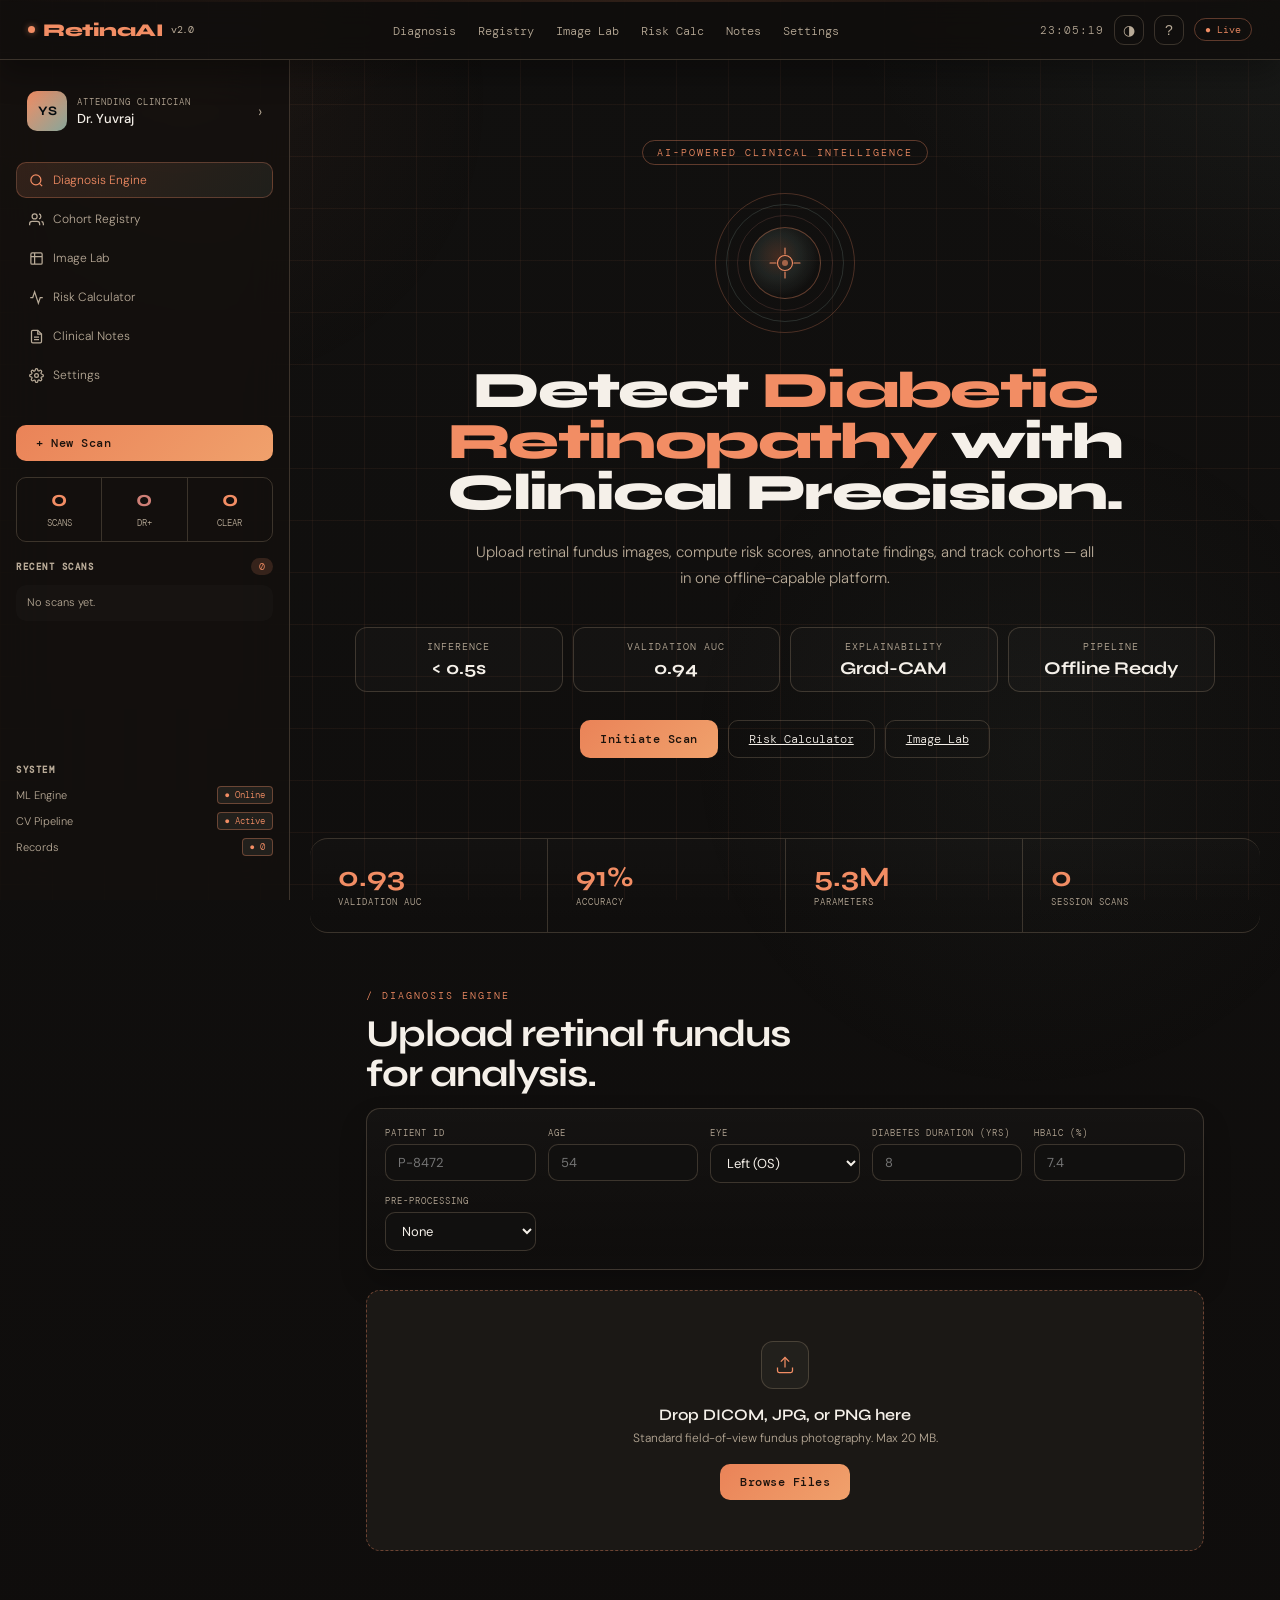
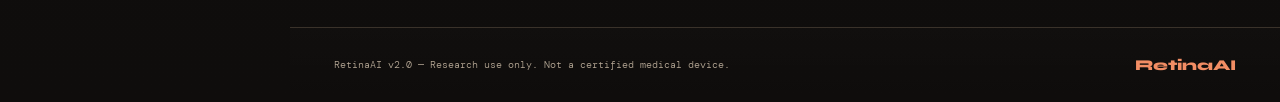
==== commit e88044ad: "Added new features in the Risk Calculator tab" ====
--- a/index.html
+++ b/index.html
@@ -1,12 +1,12 @@
 <!DOCTYPE html>
-<html lang="en" data-theme="light">
+<html lang="en">
 <head>
 <meta charset="UTF-8"/>
 <meta name="viewport" content="width=device-width,initial-scale=1.0"/>
 <title>RetinaAI — Clinical Intelligence Platform</title>
 <link href="https://fonts.googleapis.com/css2?family=DM+Mono:wght@400;500&family=Syne:wght@400;600;700;800&family=DM+Sans:ital,opsz,wght@0,9..40,300;0,9..40,400;0,9..40,500;1,9..40,300&display=swap" rel="stylesheet"/>
 <script src="https://cdn.jsdelivr.net/npm/chart.js"></script>
-<link rel="stylesheet" href="style.css?v=2"/>
+<link rel="stylesheet" href="style.css"/>
 </head>
 <body>
 <div class="blob1"></div><div class="blob2"></div>
--- a/style.css
+++ b/style.css
@@ -1,388 +1,1085 @@
-/* Base layout and component rules required for rendering. */
 :root {
-  --sidebar-width: 320px;
-  --radius: 14px;
-  --bg: #f0eef9;
-  --surface: #ffffff;
-  --surface2: #f5f3fc;
-  --text: #1a1535;
-  --muted: #6b6490;
-  --border: rgba(99, 88, 180, 0.18);
-  --accent: #7c5cfc;
-  --accent2: #0ac5a8;
-  --accent3: #f4456a;
-}
-
-* { box-sizing: border-box; }
-html, body { margin: 0; padding: 0; min-height: 100%; }
+  --bg: #181412; --surface: #241d1a; --surface2: #2d2521;
+  --border: rgba(212,177,154,0.24); --accent: #e2876d; --accent2: #6f948f; --accent3: #b35f6f;
+  --accent-rgb: 226,135,109; --accent2-rgb: 111,148,143; --accent3-rgb: 179,95,111;
+  --text: #f3ece6; --muted: #b9a697; --card: #271f1b;
+  --sidebar-width: 290px; --nav-height: 60px;
+}
+[data-theme="light"] {
+  --bg: #f3f4f7; --surface: #ffffff; --surface2: #f7f8fc;
+  --border: rgba(73,86,118,0.2); --text: #2c2f38; --muted: #6f7688; --card: #ffffff;
+  --accent: #ec6a3a; --accent2: #4f6bda; --accent3: #d38a4c;
+  --accent-rgb: 236,106,58; --accent2-rgb: 79,107,218; --accent3-rgb: 211,138,76;
+}
+* { margin:0; padding:0; box-sizing:border-box; }
+body { background:var(--bg); color:var(--text); font-family:'DM Sans',sans-serif; font-weight:300; min-height:100vh; overflow-x:hidden; transition:background 0.3s, color 0.3s; }
+[data-theme="light"] body {
+  background:
+    radial-gradient(1000px 620px at 12% -10%, rgba(255,255,255,0.9), transparent 64%),
+    radial-gradient(880px 540px at 92% 8%, rgba(79,107,218,0.09), transparent 70%),
+    linear-gradient(180deg, #f7f8fb 0%, #f2f4f9 52%, #eceff6 100%);
+}
+body.resizing { cursor:ew-resize; user-select:none; }
+body::before { content:''; position:fixed; inset:0; background-image:linear-gradient(rgba(196,151,123,0.05) 1px,transparent 1px),linear-gradient(90deg,rgba(196,151,123,0.05) 1px,transparent 1px); background-size:60px 60px; pointer-events:none; z-index:0; }
+[data-theme="light"] body::before { background-image:linear-gradient(rgba(122,133,161,0.09) 1px,transparent 1px),linear-gradient(90deg,rgba(122,133,161,0.09) 1px,transparent 1px); }
+.blob1 { position:fixed; top:-200px; left:-100px; width:600px; height:600px; background:radial-gradient(circle,rgba(var(--accent-rgb),0.045) 0%,transparent 70%); pointer-events:none; z-index:0; }
+.blob2 { position:fixed; bottom:-200px; right:-100px; width:700px; height:700px; background:radial-gradient(circle,rgba(var(--accent2-rgb),0.045) 0%,transparent 70%); pointer-events:none; z-index:0; }
+[data-theme="light"] .blob1 { background:radial-gradient(circle,rgba(226,135,109,0.12) 0%,transparent 66%); }
+[data-theme="light"] .blob2 { background:radial-gradient(circle,rgba(111,148,143,0.11) 0%,transparent 66%); }
+.scan-line { position:fixed; top:0; left:0; right:0; height:2px; background:linear-gradient(90deg,transparent,var(--accent),transparent); z-index:9999; animation:scanDown 14s linear infinite; opacity:0.14; }
+@keyframes scanDown { 0%{top:0} 100%{top:100vh} }
+
+/* ═══ NAV ═══ */
+nav { position:fixed; top:0; left:0; right:0; height:var(--nav-height); z-index:100; padding:0 28px; display:flex; align-items:center; justify-content:space-between; border-bottom:1px solid var(--border); backdrop-filter:blur(20px); background:rgba(24,20,18,0.86); }
+[data-theme="light"] nav {
+  background:linear-gradient(135deg, rgba(255,255,255,0.94), rgba(247,249,253,0.9));
+  border-bottom-color:rgba(73,86,118,0.18);
+  box-shadow:0 10px 26px rgba(38,50,84,0.08);
+}
+.logo { font-family:'Syne',sans-serif; font-weight:800; font-size:18px; letter-spacing:-0.5px; color:var(--accent); display:flex; align-items:center; gap:8px; }
+.logo-dot { width:7px; height:7px; border-radius:50%; background:var(--accent); box-shadow:0 0 6px rgba(var(--accent-rgb),0.55); animation:pulse 2s ease-in-out infinite; }
+.logo-version { font-family:'DM Mono',monospace; font-size:10px; color:var(--muted); font-weight:400; }
+@keyframes pulse { 0%,100%{opacity:1;transform:scale(1)} 50%{opacity:0.4;transform:scale(0.7)} }
+nav .nav-links { display:flex; gap:22px; list-style:none; }
+nav .nav-links a { color:var(--muted); text-decoration:none; font-size:12px; font-family:'DM Mono',monospace; transition:color 0.2s; cursor:pointer; }
+nav .nav-links a:hover { color:var(--accent); }
+.nav-right { display:flex; align-items:center; gap:10px; }
+.nav-icon-btn { background:transparent; border:1px solid var(--border); color:var(--muted); width:30px; height:30px; border-radius:6px; cursor:pointer; font-size:14px; transition:all 0.2s; display:flex; align-items:center; justify-content:center; }
+.nav-icon-btn:hover { border-color:var(--accent); color:var(--accent); }
+.live-clock { font-family:'DM Mono',monospace; font-size:11px; color:var(--muted); letter-spacing:1px; }
+.nav-tag { font-family:'DM Mono',monospace; font-size:10px; color:var(--accent); border:1px solid rgba(var(--accent-rgb),0.35); padding:4px 10px; border-radius:100px; }
+
+/* ═══ LAYOUT ═══ */
+.app-layout { display:flex; margin-top:var(--nav-height); min-height:calc(100vh - var(--nav-height)); position:relative; z-index:1; }
+.clinical-sidebar { width:var(--sidebar-width); background:rgba(36,29,26,0.7); backdrop-filter:blur(24px); border-right:1px solid var(--border); position:fixed; top:var(--nav-height); bottom:0; left:0; display:flex; flex-direction:column; padding:20px 16px; overflow-y:auto; transition:width 0.3s; }
+[data-theme="light"] .clinical-sidebar {
+  background:linear-gradient(180deg, rgba(255,255,255,0.96), rgba(245,247,252,0.94));
+  border-right-color:rgba(73,86,118,0.16);
+  box-shadow:10px 0 28px rgba(38,50,84,0.08);
+  border-radius:0 24px 24px 0;
+}
+.resizer { position:absolute; top:0; right:-2px; width:5px; height:100%; cursor:ew-resize; background-color:transparent; transition:background-color 0.2s; z-index:10; }
+.resizer:hover,.resizer.active { background-color:var(--accent); }
+.doc-profile { display:flex; align-items:center; gap:10px; margin-bottom:20px; padding:10px; border-radius:10px; cursor:pointer; transition:all 0.2s; border:1px solid transparent; }
+.doc-profile:hover { background:rgba(var(--accent-rgb),0.08); border-color:var(--border); transform:translateX(2px); }
+.profile-arrow { margin-left:auto; color:var(--muted); transition:transform 0.2s,color 0.2s; }
+.doc-profile:hover .profile-arrow { transform:translateX(3px); color:var(--accent); }
+.doc-avatar { width:40px; height:40px; border-radius:10px; background:linear-gradient(135deg,var(--accent),var(--accent2)); display:flex; align-items:center; justify-content:center; font-family:'Syne',sans-serif; font-weight:700; font-size:13px; color:#030a0e; flex-shrink:0; }
+.doc-info { display:flex; flex-direction:column; gap:2px; }
+.doc-title { font-family:'DM Mono',monospace; font-size:9px; color:var(--muted); text-transform:uppercase; letter-spacing:1px; }
+.doc-name { font-weight:500; font-size:13px; color:var(--text); }
+.sidebar-nav { list-style:none; display:flex; flex-direction:column; gap:3px; margin-bottom:16px; }
+.sidebar-nav li { display:flex; align-items:center; gap:9px; padding:9px 12px; border-radius:8px; font-size:12px; color:var(--muted); cursor:pointer; transition:all 0.2s; border:1px solid transparent; }
+.sidebar-nav li:hover { background:rgba(255,255,255,0.04); color:var(--text); }
+.sidebar-nav li.active { background:rgba(var(--accent-rgb),0.10); border-color:rgba(var(--accent-rgb),0.28); color:var(--accent); }
+.sidebar-section { margin-bottom:16px; }
+.sidebar-heading { font-family:'DM Mono',monospace; font-size:9px; color:var(--muted); text-transform:uppercase; letter-spacing:1.5px; margin-bottom:10px; }
+.sidebar-quick-stats { display:flex; gap:0; border:1px solid var(--border); border-radius:10px; overflow:hidden; margin-bottom:16px; }
+.qs-item { flex:1; padding:10px 6px; text-align:center; border-right:1px solid var(--border); }
+.qs-item:last-child { border-right:none; }
+.qs-val { display:block; font-family:'Syne',sans-serif; font-size:22px; font-weight:700; color:var(--accent); line-height:1; }
+.qs-label { font-family:'DM Mono',monospace; font-size:9px; color:var(--muted); text-transform:uppercase; }
+.empty-history { text-align:center; padding:16px 12px; color:var(--muted); font-size:11px; border:1px dashed rgba(var(--accent-rgb),0.28); border-radius:8px; line-height:1.6; cursor:default; }
+.count-pill { font-family:'DM Mono',monospace; font-size:10px; color:var(--accent); background:rgba(var(--accent-rgb),0.16); padding:2px 8px; border-radius:100px; }
+.patient-list { list-style:none; display:flex; flex-direction:column; gap:5px; }
+.patient-list li { display:flex; justify-content:space-between; align-items:center; padding:8px 10px; border-radius:8px; background:rgba(255,255,255,0.02); border:1px solid transparent; transition:all 0.2s; cursor:pointer; }
+.patient-list li:hover { background:rgba(255,255,255,0.04); border-color:var(--border); }
+.patient-list li.active { background:rgba(var(--accent-rgb),0.09); border-color:rgba(var(--accent-rgb),0.30); }
+.pat-list-info { display:flex; align-items:center; gap:8px; }
+.sidebar-thumb { width:28px; height:28px; border-radius:5px; object-fit:cover; border:1px solid var(--border); }
+.pat-list-details strong { display:block; font-size:11px; font-weight:500; color:var(--text); }
+.pat-list-details span { font-size:9px; color:var(--muted); }
+.pat-list-time { font-family:'DM Mono',monospace; font-size:9px; color:var(--muted); }
+.status-dot { width:6px; height:6px; border-radius:50%; flex-shrink:0; }
+.status-dot.success { background:var(--accent); box-shadow:0 0 5px rgba(var(--accent-rgb),0.45); }
+.status-dot.warning { background:#d3bf76; box-shadow:0 0 5px rgba(211,191,118,0.45); }
+.status-dot.danger  { background:var(--accent3); box-shadow:0 0 5px rgba(var(--accent3-rgb),0.45); }
+.diagnostic-item { display:flex; justify-content:space-between; align-items:center; margin-bottom:8px; font-size:11px; color:var(--muted); }
+.diag-status { font-family:'DM Mono',monospace; font-size:9px; background:var(--surface2); padding:2px 7px; border-radius:4px; border:1px solid var(--border); }
+.diag-status.green { color:var(--accent); border-color:rgba(var(--accent-rgb),0.35); }
+.main-content { flex-grow:1; margin-left:var(--sidebar-width); width:calc(100% - var(--sidebar-width)); min-width:0; }
+
+/* ═══ HERO ═══ */
+.hero { min-height:calc(100vh - var(--nav-height)); display:flex; flex-direction:column; align-items:center; justify-content:center; padding:80px 48px; text-align:center; }
+.hero-tag { font-family:'DM Mono',monospace; font-size:10px; letter-spacing:2px; color:var(--accent); text-transform:uppercase; border:1px solid rgba(var(--accent-rgb),0.35); padding:5px 14px; border-radius:100px; margin-bottom:28px; animation:fadeUp 0.8s ease both; }
+h1 { font-family:'Syne',sans-serif; font-weight:800; font-size:clamp(28px,4vw,60px); line-height:1; letter-spacing:-2px; max-width:760px; margin:0 auto 20px; animation:fadeUp 0.8s 0.1s ease both; }
+h1 span.accent { color:var(--accent); }
+.hero p { max-width:480px; font-size:14px; line-height:1.75; color:var(--muted); margin:0 auto 36px; animation:fadeUp 0.8s 0.2s ease both; }
+.cta-row { display:flex; gap:10px; justify-content:center; flex-wrap:wrap; animation:fadeUp 0.8s 0.3s ease both; }
+@keyframes fadeUp { from{opacity:0;transform:translateY(20px)} to{opacity:1;transform:translateY(0)} }
+.retina-visual { position:relative; width:140px; height:140px; margin:0 auto 32px; animation:fadeUp 0.8s 0.05s ease both; }
+.retina-ring { position:absolute; inset:0; border-radius:50%; border:1px solid rgba(var(--accent-rgb),0.26); animation:spin linear infinite; }
+.retina-ring:nth-child(1){animation-duration:12s}
+.retina-ring:nth-child(2){inset:11px;border-color:rgba(var(--accent2-rgb),0.22);animation-duration:18s;animation-direction:reverse}
+.retina-ring:nth-child(3){inset:22px;border-color:rgba(var(--accent3-rgb),0.18);animation-duration:24s}
+.retina-core { position:absolute; inset:34px; border-radius:50%; background:radial-gradient(circle at 40% 40%,rgba(var(--accent-rgb),0.22),rgba(var(--accent2-rgb),0.14),transparent 70%); border:1px solid rgba(var(--accent-rgb),0.36); display:flex; align-items:center; justify-content:center; }
+.retina-core svg { width:36px; height:36px; }
+@keyframes spin { from{transform:rotate(0deg)} to{transform:rotate(360deg)} }
+
+/* ═══ BUTTONS ═══ */
+.btn-primary { background:var(--accent); color:#030a0e; font-family:'DM Mono',monospace; font-size:12px; font-weight:500; padding:10px 20px; border-radius:8px; border:none; cursor:pointer; transition:all 0.2s; letter-spacing:0.5px; text-decoration:none; display:inline-flex; align-items:center; gap:5px; }
+.btn-primary:hover { background:#ec9f88; transform:translateY(-1px); box-shadow:0 6px 20px rgba(var(--accent-rgb),0.25); }
+.btn-ghost { background:transparent; color:var(--text); font-family:'DM Mono',monospace; font-size:12px; padding:10px 20px; border-radius:8px; border:1px solid var(--border); cursor:pointer; transition:all 0.2s; display:inline-flex; align-items:center; gap:5px; }
+.btn-ghost:hover { border-color:var(--accent); color:var(--accent); }
+[data-theme="light"] .btn-primary {
+  background:linear-gradient(135deg, #f07a4f, #e16033);
+  color:#fff8f4;
+  box-shadow:0 8px 20px rgba(155,84,56,0.24);
+}
+[data-theme="light"] .btn-primary:hover {
+  background:linear-gradient(135deg, #f28a63, #e87049);
+  box-shadow:0 10px 24px rgba(155,84,56,0.29);
+}
+[data-theme="light"] .btn-ghost {
+  background:rgba(255,255,255,0.66);
+  border-color:rgba(73,86,118,0.24);
+}
+[data-theme="light"] .btn-ghost:hover {
+  background:rgba(255,255,255,0.78);
+}
+
+/* ═══ STATS STRIP ═══ */
+.stats-strip { display:flex; border-top:1px solid var(--border); border-bottom:1px solid var(--border); }
+.stat-item { flex:1; padding:24px 28px; border-right:1px solid var(--border); transition:background 0.3s; }
+.stat-item:last-child { border-right:none; }
+.stat-item:hover { background:var(--surface); }
+.stat-num { font-family:'Syne',sans-serif; font-weight:700; font-size:28px; line-height:1; color:var(--accent); margin-bottom:5px; }
+.stat-label { font-family:'DM Mono',monospace; font-size:9px; letter-spacing:1px; color:var(--muted); text-transform:uppercase; }
+
+/* ═══ SECTIONS ═══ */
+section { padding:56px clamp(20px,4vw,52px); max-width:940px; margin:0 auto; }
+.view-section { display:none; }
+.view-section.active { display:block; animation:fadeUp 0.35s ease; }
+.section-label { font-family:'DM Mono',monospace; font-size:10px; letter-spacing:2px; color:var(--accent); text-transform:uppercase; margin-bottom:12px; }
+.section-title { font-family:'Syne',sans-serif; font-weight:700; font-size:clamp(22px,3vw,38px); letter-spacing:-1px; line-height:1.05; margin-bottom:14px; }
+.section-desc { color:var(--muted); font-size:13px; line-height:1.7; max-width:520px; margin-bottom:36px; }
+
+/* ═══ FORMS ═══ */
+.patient-form { background:var(--surface2); border:1px solid var(--border); border-radius:12px; padding:18px; margin-bottom:20px; }
+.form-grid { display:grid; grid-template-columns:repeat(auto-fit,minmax(150px,1fr)); gap:12px; }
+.input-group { display:flex; flex-direction:column; gap:5px; }
+.input-group label { font-family:'DM Mono',monospace; font-size:9px; color:var(--muted); text-transform:uppercase; letter-spacing:1px; }
+.input-group input,.input-group select { background:var(--bg); border:1px solid var(--border); color:var(--text); padding:9px 12px; border-radius:8px; font-family:'DM Sans',sans-serif; font-size:13px; outline:none; transition:border-color 0.2s,box-shadow 0.2s; }
+.input-group input:focus,.input-group select:focus { border-color:var(--accent); box-shadow:0 0 0 3px rgba(var(--accent-rgb),0.14); }
+.input-group select option { background:var(--surface2); }
+
+/* ═══ UPLOAD ═══ */
+.upload-area { border:1px dashed rgba(var(--accent-rgb),0.38); border-radius:14px; padding:50px 36px; text-align:center; cursor:pointer; transition:all 0.3s; background:var(--card); position:relative; overflow:hidden; }
+.upload-area::before { content:''; position:absolute; inset:0; background:radial-gradient(ellipse at center,rgba(var(--accent-rgb),0.07) 0%,transparent 70%); opacity:0; transition:opacity 0.3s; }
+.upload-area:hover { border-color:var(--accent); }
+.upload-area:hover::before { opacity:1; }
+.upload-area.dragover { border-color:var(--accent); background:rgba(var(--accent-rgb),0.08); }
+.upload-icon { width:48px; height:48px; border:1px solid var(--border); border-radius:12px; display:flex; align-items:center; justify-content:center; margin:0 auto 16px; background:var(--surface2); }
+.upload-icon svg { width:20px; height:20px; stroke:var(--accent); fill:none; stroke-width:1.5; }
+.upload-area h3 { font-family:'Syne',sans-serif; font-size:16px; font-weight:600; margin-bottom:6px; }
+.upload-area p { color:var(--muted); font-size:12px; margin-bottom:18px; }
+#fileInput { display:none; }
+
+/* ═══ CV STRIP ═══ */
+.cv-strip-grid { display:grid; grid-template-columns:repeat(5,1fr); gap:10px; margin-bottom:14px; }
+.cv-strip-item { display:flex; flex-direction:column; gap:6px; align-items:center; }
+.cv-strip-item span { font-family:'DM Mono',monospace; font-size:9px; color:var(--muted); text-transform:uppercase; }
+.cv-canvas { width:100%; aspect-ratio:1; border-radius:7px; border:1px solid var(--border); background:var(--surface2); cursor:pointer; transition:border-color 0.2s,transform 0.2s; }
+.cv-canvas:hover { border-color:var(--accent); transform:scale(1.04); }
+.image-stats-bar { display:flex; gap:14px; flex-wrap:wrap; padding:12px 14px; background:var(--surface2); border-radius:9px; border:1px solid var(--border); font-family:'DM Mono',monospace; font-size:11px; color:var(--muted); }
+.image-stats-bar span strong { color:var(--accent); }
+
+/* ═══ DUAL IMAGE ═══ */
+#preview-wrap { display:none; margin-top:20px; }
+.dual-image-container { display:flex; gap:14px; justify-content:center; margin-bottom:20px; flex-wrap:wrap; }
+.image-panel { display:flex; flex-direction:column; gap:6px; }
+.image-panel-label { font-family:'DM Mono',monospace; font-size:9px; color:var(--muted); text-transform:uppercase; letter-spacing:1px; }
+.image-container { position:relative; width:230px; border-radius:10px; overflow:hidden; border:1px solid var(--border); }
+.image-container img { display:block; width:100%; cursor:zoom-in; }
+#heatmap-overlay { position:absolute; inset:0; background:radial-gradient(circle at 60% 40%,rgba(255,0,0,0.65) 0%,rgba(255,140,0,0.45) 25%,rgba(255,255,0,0.3) 50%,rgba(0,200,100,0.12) 70%,transparent 85%); mix-blend-mode:screen; opacity:0; transition:opacity 0.3s; pointer-events:none; }
+#heatmap-overlay.active { opacity:1; }
+.crosshair-h,.crosshair-v { position:absolute; background:rgba(var(--accent-rgb),0.18); pointer-events:none; }
+.crosshair-h { left:0; right:0; top:50%; height:1px; }
+.crosshair-v { top:0; bottom:0; left:50%; width:1px; }
+#processedCanvas,.processed-canvas { display:block; width:100%; }
+#annotationCanvas.annotation-canvas { position:absolute; inset:0; width:100%; height:100%; cursor:crosshair; }
+
+/* ═══ ANNOTATION TOOLBAR ═══ */
+.annotation-toolbar { display:flex; gap:4px; align-items:center; padding:6px 8px; background:var(--surface2); border:1px solid var(--border); border-radius:8px; flex-wrap:wrap; margin-top:8px; }
+.ann-tool-btn { background:transparent; border:1px solid var(--border); color:var(--muted); width:28px; height:28px; border-radius:6px; cursor:pointer; font-size:13px; display:flex; align-items:center; justify-content:center; transition:all 0.2s; }
+.ann-tool-btn:hover,.ann-tool-btn.active { border-color:var(--accent); color:var(--accent); background:rgba(var(--accent-rgb),0.14); }
+.ann-color-pick { width:28px; height:28px; border-radius:6px; border:1px solid var(--border); padding:2px; cursor:pointer; background:transparent; }
+
+/* ═══ LOADING ═══ */
+#loading-overlay { display:none; padding:36px; text-align:center; }
+.loading-inner { display:inline-block; }
+.spinner { width:36px; height:36px; border:2px solid var(--border); border-top-color:var(--accent); border-radius:50%; animation:spin 0.8s linear infinite; margin:0 auto 16px; }
+.loading-text { font-family:'DM Mono',monospace; font-size:12px; color:var(--muted); margin-bottom:16px; }
+.loading-steps { display:flex; flex-direction:column; gap:6px; text-align:left; }
+.load-step { font-family:'DM Mono',monospace; font-size:11px; color:var(--muted); padding:5px 10px; border-radius:5px; border:1px solid transparent; transition:all 0.4s; }
+.load-step.active { color:var(--accent); border-color:rgba(var(--accent-rgb),0.35); background:rgba(var(--accent-rgb),0.10); }
+.load-step.done { color:#4caf50; }
+
+/* ═══ RESULT CARD ═══ */
+#result-card { display:none; margin-top:28px; background:var(--card); border:1px solid var(--border); border-radius:14px; padding:28px; }
+.report-header { border-bottom:1px solid var(--border); padding-bottom:16px; margin-bottom:20px; }
+.report-header h4 { font-family:'DM Mono',monospace; color:var(--accent); font-size:10px; letter-spacing:2px; text-transform:uppercase; margin-bottom:10px; }
+.patient-summary { display:flex; gap:16px; font-size:12px; color:var(--muted); flex-wrap:wrap; }
+.patient-summary span strong { color:var(--text); font-weight:500; }
+.report-id-badge { font-family:'DM Mono',monospace; font-size:10px; color:var(--muted); background:var(--surface2); padding:3px 9px; border-radius:5px; border:1px solid var(--border); }
+.result-header { display:flex; align-items:center; gap:28px; margin-bottom:24px; padding-bottom:24px; border-bottom:1px solid var(--border); flex-wrap:wrap; }
+.result-main-label { font-family:'Syne',sans-serif; font-size:22px; font-weight:700; margin-bottom:7px; }
+.result-badge { padding:4px 13px; border-radius:100px; font-family:'DM Mono',monospace; font-size:10px; font-weight:500; letter-spacing:1px; text-transform:uppercase; display:inline-block; }
+.badge-positive { background:rgba(var(--accent3-rgb),0.18); color:var(--accent3); border:1px solid rgba(var(--accent3-rgb),0.35); }
+.badge-negative { background:rgba(var(--accent-rgb),0.16); color:var(--accent); border:1px solid rgba(var(--accent-rgb),0.32); }
+.confidence-bar-wrap { flex:1; min-width:200px; }
+.confidence-label { display:flex; justify-content:space-between; font-family:'DM Mono',monospace; font-size:10px; color:var(--muted); margin-bottom:18px; }
+.severity-spectrum { position:relative; height:5px; background:linear-gradient(90deg,var(--accent) 0%,#93b57b 25%,#c8b874 50%,#ca9c73 75%,var(--accent3) 100%); border-radius:100px; margin-bottom:7px; }
+.stage-marker { position:absolute; top:-16px; font-family:'DM Mono',monospace; font-size:9px; color:var(--muted); transform:translateX(-50%); }
+#stage-0{left:0%}#stage-1{left:25%}#stage-2{left:50%}#stage-3{left:75%}#stage-4{left:100%}
+.severity-indicator { position:absolute; top:-5px; width:15px; height:15px; background:var(--bg); border:2px solid #fff; border-radius:50%; transform:translateX(-50%); transition:left 1s cubic-bezier(0.16,1,0.3,1); left:0%; }
+.spectrum-labels { display:flex; justify-content:space-between; font-family:'DM Mono',monospace; font-size:8px; color:var(--muted); text-transform:uppercase; }
+
+/* ═══ RISK PANEL ═══ */
+.risk-panel { background:var(--surface2); border:1px solid var(--border); border-radius:11px; padding:18px; margin-bottom:20px; }
+.risk-panel-header { display:flex; justify-content:space-between; align-items:center; margin-bottom:14px; }
+.risk-overall { font-family:'DM Mono',monospace; font-size:11px; font-weight:500; padding:3px 11px; border-radius:100px; }
+.risk-factors-grid { display:grid; grid-template-columns:repeat(auto-fit,minmax(200px,1fr)); gap:10px; }
+.risk-factor-item { display:flex; align-items:center; gap:10px; }
+.risk-factor-info { flex:1; }
+.risk-factor-name { font-size:11px; color:var(--text); margin-bottom:4px; }
+.risk-factor-bar-bg { height:3px; background:var(--surface); border-radius:100px; overflow:hidden; }
+.risk-factor-bar-fill { height:100%; border-radius:100px; transition:width 1.2s cubic-bezier(0.16,1,0.3,1); }
+.risk-factor-val { font-family:'DM Mono',monospace; font-size:10px; color:var(--muted); width:32px; text-align:right; }
+
+/* ═══ DASHBOARD GRID ═══ */
+.dashboard-grid { display:grid; grid-template-columns:2fr 1fr; gap:14px; margin-top:20px; }
+.dash-panel { background:var(--surface2); border:1px solid var(--border); border-radius:11px; padding:18px; display:flex; flex-direction:column; }
+.panel-label { font-family:'DM Mono',monospace; font-size:10px; color:var(--muted); text-transform:uppercase; letter-spacing:1px; margin-bottom:12px; }
+.chart-container { position:relative; height:200px; width:100%; }
+.radial-metrics-wrapper { display:flex; justify-content:space-around; margin-bottom:14px; }
+.radial-item { text-align:center; }
+.svg-wrap { position:relative; width:72px; height:72px; margin:0 auto 8px; }
+.svg-wrap svg { width:100%; height:100%; transform:rotate(-90deg); }
+.svg-wrap circle { fill:none; stroke-width:5; stroke-linecap:round; }
+.ring-bg { stroke:var(--surface); }
+.ring-fill { stroke-dasharray:264; stroke-dashoffset:264; transition:stroke-dashoffset 1.5s cubic-bezier(0.16,1,0.3,1); }
+.ring-text { position:absolute; inset:0; display:flex; align-items:center; justify-content:center; font-family:'Syne',sans-serif; font-size:14px; font-weight:700; color:var(--text); }
+.ring-label { font-family:'DM Mono',monospace; font-size:9px; color:var(--muted); text-transform:uppercase; }
+.quick-stats { border-top:1px solid var(--border); padding-top:10px; margin-top:auto; }
+.stat-row { display:flex; justify-content:space-between; font-size:11px; color:var(--muted); margin-bottom:5px; }
+.stat-row strong { color:var(--accent); font-family:'DM Mono',monospace; font-size:11px; }
+.feature-maps-row { background:var(--surface2); border:1px solid var(--border); border-radius:11px; padding:18px; margin-top:16px; }
+.dash-panel,.risk-panel,.feature-maps-row,.patient-form,.table-container,.kpi-card { transition:transform 0.24s ease, box-shadow 0.24s ease, border-color 0.24s ease, background 0.24s ease; }
+[data-theme="light"] .stat-item:hover {
+  background:rgba(255,255,255,0.74);
+}
+[data-theme="light"] .dash-panel,
+[data-theme="light"] .risk-panel,
+[data-theme="light"] .feature-maps-row,
+[data-theme="light"] .patient-form,
+[data-theme="light"] .table-container,
+[data-theme="light"] .kpi-card {
+  background:linear-gradient(180deg, rgba(255,255,255,0.9), rgba(248,250,254,0.86));
+  border-color:rgba(73,86,118,0.2);
+  box-shadow:0 8px 24px rgba(39,47,88,0.08);
+}
+[data-theme="light"] .dash-panel:hover,
+[data-theme="light"] .risk-panel:hover,
+[data-theme="light"] .feature-maps-row:hover,
+[data-theme="light"] .patient-form:hover,
+[data-theme="light"] .table-container:hover,
+[data-theme="light"] .kpi-card:hover {
+  transform:translateY(-3px);
+  box-shadow:0 14px 30px rgba(39,47,88,0.14);
+  border-color:rgba(79,107,218,0.34);
+}
+[data-theme="light"] .sidebar-nav li:hover,
+[data-theme="light"] .patient-list li:hover,
+[data-theme="light"] .note-item:hover {
+  background:rgba(79,107,218,0.08);
+}
+[data-theme="light"] .sidebar-nav li.active,
+[data-theme="light"] .patient-list li.active,
+[data-theme="light"] .note-item.active {
+  background:linear-gradient(135deg, rgba(79,107,218,0.14), rgba(236,106,58,0.08));
+  box-shadow:inset 0 0 0 1px rgba(79,107,218,0.2);
+}
+
+/* Light theme refinement overrides */
+[data-theme="light"] .doc-profile,
+[data-theme="light"] .sidebar-quick-stats,
+[data-theme="light"] .patient-list li,
+[data-theme="light"] .diagnostic-item,
+[data-theme="light"] .diag-status {
+  border-color:rgba(73,86,118,0.2);
+}
+[data-theme="light"] .doc-title,
+[data-theme="light"] .doc-name,
+[data-theme="light"] .sidebar-nav li,
+[data-theme="light"] .sidebar-heading,
+[data-theme="light"] .diagnostic-item,
+[data-theme="light"] .pat-list-details strong,
+[data-theme="light"] .pat-list-details span,
+[data-theme="light"] .pat-list-time,
+[data-theme="light"] .qs-label {
+  color:var(--muted);
+}
+[data-theme="light"] .qs-val,
+[data-theme="light"] .diag-status.green {
+  color:var(--accent2);
+}
+[data-theme="light"] .diag-status {
+  background:rgba(79,107,218,0.06);
+}
+[data-theme="light"] .hero {
+  align-items:flex-start;
+  text-align:left;
+  min-height:68vh;
+  padding:70px 52px 34px;
+}
+[data-theme="light"] .hero-tag {
+  background:rgba(79,107,218,0.07);
+  border-color:rgba(79,107,218,0.3);
+}
+[data-theme="light"] .retina-visual {
+  margin:0 0 20px;
+}
+[data-theme="light"] h1 {
+  max-width:560px;
+  margin:0 0 14px;
+  color:#2f3340;
+  font-size:clamp(34px,4.7vw,68px);
+}
+[data-theme="light"] h1 .accent {
+  color:#3b4f96;
+}
+[data-theme="light"] .hero p {
+  margin:0 0 28px;
+  max-width:540px;
+  color:#687183;
+}
+[data-theme="light"] .cta-row {
+  justify-content:flex-start;
+  gap:12px;
+}
+[data-theme="light"] .stats-strip {
+  margin:10px 16px 24px;
+  border:1px solid rgba(73,86,118,0.16);
+  background:linear-gradient(135deg, rgba(255,255,255,0.9), rgba(244,247,253,0.88));
+  border-radius:24px;
+  padding:10px;
+  gap:10px;
+}
+[data-theme="light"] .stat-item {
+  border:1px solid rgba(73,86,118,0.16);
+  border-radius:16px;
+  background:rgba(255,255,255,0.84);
+  min-height:88px;
+  display:flex;
+  flex-direction:column;
+  justify-content:center;
+}
+[data-theme="light"] .stat-item:first-child {
+  background:linear-gradient(130deg, #4a63c6, #5b75db);
+  border-color:rgba(74,99,198,0.46);
+}
+[data-theme="light"] .stat-item:first-child .stat-num,
+[data-theme="light"] .stat-item:first-child .stat-label {
+  color:#f8fbff;
+}
+[data-theme="light"] .stat-num {
+  color:#2f3340;
+}
+[data-theme="light"] .main-content {
+  padding-right:10px;
+}
+[data-theme="light"] #result-card {
+  border-radius:22px;
+}
+[data-theme="light"] .upload-area,
+[data-theme="light"] .table-container,
+[data-theme="light"] .kpi-card,
+[data-theme="light"] .risk-panel,
+[data-theme="light"] .dash-panel,
+[data-theme="light"] .feature-maps-row {
+  border-radius:18px;
+}
+.feature-maps-grid { display:grid; grid-template-columns:repeat(5,1fr); gap:8px; }
+.feature-map-item { display:flex; flex-direction:column; gap:5px; align-items:center; }
+.feature-map-item span { font-family:'DM Mono',monospace; font-size:9px; color:var(--muted); text-transform:uppercase; }
+.feature-canvas { width:100%; aspect-ratio:1; border-radius:7px; border:1px solid var(--border); cursor:zoom-in; transition:all 0.2s; }
+.feature-canvas:hover { border-color:var(--accent); transform:scale(1.05); }
+.xai-controls { margin-top:16px; padding:14px; background:rgba(var(--accent-rgb),0.08); border:1px solid rgba(var(--accent-rgb),0.26); border-radius:10px; }
+.styled-slider { -webkit-appearance:none; appearance:none; width:100%; height:4px; background:var(--surface2); border-radius:4px; outline:none; }
+.styled-slider::-webkit-slider-thumb { -webkit-appearance:none; width:14px; height:14px; border-radius:50%; background:var(--accent); cursor:pointer; box-shadow:0 0 8px var(--accent); }
+.recommendation-panel { margin-top:16px; padding:18px 20px; border-radius:11px; border:1px solid var(--border); font-size:13px; line-height:1.75; color:var(--muted); }
+
+/* ═══ QUICK NOTE ═══ */
+.quick-note-panel { margin-top:16px; background:var(--surface2); border:1px solid var(--border); border-radius:11px; padding:16px; }
+.quick-note-panel textarea { width:100%; background:var(--bg); border:1px solid var(--border); color:var(--text); padding:10px 12px; border-radius:8px; font-family:'DM Sans',sans-serif; font-size:13px; resize:vertical; outline:none; transition:border-color 0.2s; }
+.quick-note-panel textarea:focus { border-color:var(--accent); }
+.action-buttons { display:flex; gap:8px; margin-top:24px; justify-content:center; flex-wrap:wrap; }
+
+/* ═══ REGISTRY ═══ */
+.registry-kpi-row { display:grid; grid-template-columns:repeat(auto-fit,minmax(120px,1fr)); gap:12px; margin-bottom:20px; }
+.kpi-card { background:var(--card); border:1px solid var(--border); border-radius:11px; padding:18px 14px; text-align:center; transition:border-color 0.2s; }
+.kpi-card:hover { border-color:rgba(var(--accent-rgb),0.34); }
+.kpi-val { font-family:'Syne',sans-serif; font-size:36px; font-weight:800; color:var(--accent); line-height:1; margin-bottom:6px; }
+.kpi-label { font-family:'DM Mono',monospace; font-size:9px; color:var(--muted); text-transform:uppercase; letter-spacing:1px; }
+.table-search { background:var(--bg); border:1px solid var(--border); color:var(--text); padding:7px 12px; border-radius:7px; font-family:'DM Mono',monospace; font-size:11px; outline:none; width:180px; transition:border-color 0.2s; }
+.table-search:focus { border-color:var(--accent); }
+.table-search::placeholder { color:var(--muted); }
+.table-container { background:var(--card); border:1px solid var(--border); border-radius:14px; overflow:hidden; }
+.data-table { width:100%; border-collapse:collapse; text-align:left; }
+.data-table th { padding:12px 16px; font-family:'DM Mono',monospace; font-size:9px; color:var(--muted); text-transform:uppercase; letter-spacing:1px; border-bottom:1px solid var(--border); background:var(--surface2); cursor:pointer; transition:color 0.2s; white-space:nowrap; }
+.data-table th:hover { color:var(--accent); }
+.data-table td { padding:12px 16px; border-bottom:1px solid var(--border); font-size:12px; color:var(--text); }
+.data-table tbody tr:hover { background:rgba(255,255,255,0.02); }
+.data-table tbody tr:last-child td { border-bottom:none; }
+.table-footer { padding:12px 20px; font-family:'DM Mono',monospace; font-size:10px; color:var(--muted); border-top:1px solid var(--border); }
+
+/* ═══ IMAGE LAB ═══ */
+.lab-layout { display:flex; flex-direction:column; gap:20px; }
+.lab-upload-zone { border:1px dashed rgba(var(--accent-rgb),0.38); border-radius:12px; padding:36px; text-align:center; cursor:pointer; transition:all 0.3s; background:var(--card); display:flex; flex-direction:column; align-items:center; }
+.lab-upload-zone:hover { border-color:var(--accent); background:rgba(var(--accent-rgb),0.08); }
+.lab-controls { display:grid; grid-template-columns:repeat(auto-fit,minmax(140px,1fr)); gap:14px; background:var(--surface2); border:1px solid var(--border); border-radius:11px; padding:18px; margin-bottom:14px; }
+.lab-control-group { display:flex; flex-direction:column; gap:6px; }
+.lab-control-group label { font-family:'DM Mono',monospace; font-size:9px; color:var(--muted); text-transform:uppercase; letter-spacing:1px; }
+.lab-control-group span { font-family:'DM Mono',monospace; font-size:11px; color:var(--accent); text-align:center; }
+.filter-btn-row { display:flex; flex-wrap:wrap; gap:6px; margin-bottom:14px; }
+.filter-btn { font-family:'DM Mono',monospace; font-size:10px; padding:5px 12px; border-radius:100px; border:1px solid var(--border); background:transparent; color:var(--muted); cursor:pointer; transition:all 0.2s; }
+.filter-btn:hover { border-color:var(--accent); color:var(--accent); }
+.filter-btn.active { background:rgba(var(--accent-rgb),0.14); border-color:var(--accent); color:var(--accent); }
+.lab-canvas-row { display:grid; grid-template-columns:1fr 1fr; gap:14px; margin-bottom:14px; }
+.lab-canvas-wrap { display:flex; flex-direction:column; gap:6px; }
+.lab-main-canvas { width:100%; border-radius:9px; border:1px solid var(--border); background:var(--surface2); display:block; cursor:crosshair; }
+.histogram-row { display:flex; gap:14px; }
+.img-stats-grid { display:grid; grid-template-columns:1fr 1fr; gap:8px; }
+.img-stat-item { display:flex; flex-direction:column; gap:3px; }
+.img-stat-label { font-family:'DM Mono',monospace; font-size:9px; color:var(--muted); text-transform:uppercase; letter-spacing:1px; }
+.img-stat-val { font-family:'Syne',sans-serif; font-size:18px; font-weight:700; color:var(--accent); }
+
+/* ═══ TOGGLE SWITCH ═══ */
+.toggle-switch { position:relative; display:inline-block; width:38px; height:20px; flex-shrink:0; }
+.toggle-switch input { opacity:0; width:0; height:0; }
+.toggle-slider { position:absolute; cursor:pointer; inset:0; background:var(--surface2); border:1px solid var(--border); border-radius:100px; transition:0.3s; }
+.toggle-slider::before { content:''; position:absolute; height:14px; width:14px; left:2px; bottom:2px; background:var(--muted); border-radius:50%; transition:0.3s; }
+input:checked+.toggle-slider { background:rgba(var(--accent-rgb),0.24); border-color:var(--accent); }
+input:checked+.toggle-slider::before { transform:translateX(18px); background:var(--accent); }
+
+/* ═══ RISK CALCULATOR ═══ */
+.risk-calc-layout { display:grid; grid-template-columns:1fr 1fr; gap:20px; }
+.risk-calc-form { display:flex; flex-direction:column; }
+.risk-form-grid { display:grid; grid-template-columns:1fr 1fr; gap:12px; margin-bottom:16px; }
+.risk-binary-grid { display:grid; grid-template-columns:1fr 1fr 1fr; gap:10px; }
+.risk-checkbox { display:flex; align-items:center; gap:7px; font-size:13px; color:var(--muted); cursor:pointer; padding:8px 10px; border-radius:8px; border:1px solid var(--border); transition:all 0.2s; }
+.risk-checkbox:hover { border-color:var(--accent); color:var(--text); }
+.risk-checkbox input { accent-color:var(--accent); width:14px; height:14px; cursor:pointer; }
+.risk-calc-result { display:flex; flex-direction:column; }
+.big-risk-score { font-family:'Syne',sans-serif; font-size:64px; font-weight:800; line-height:1; color:var(--accent); margin-bottom:8px; }
+.risk-gauge-wrap { margin:12px auto; }
+.risk-category { font-family:'DM Mono',monospace; font-size:13px; font-weight:500; padding:5px 16px; border-radius:100px; display:inline-block; margin-top:8px; }
+
+/* ═══ CLINICAL NOTES ═══ */
+.notes-layout { display:grid; grid-template-columns:220px 1fr; gap:16px; min-height:500px; }
+.notes-sidebar-panel { display:flex; flex-direction:column; }
+.notes-list { list-style:none; display:flex; flex-direction:column; gap:5px; overflow-y:auto; flex-grow:1; }
+.note-item { padding:10px 12px; border-radius:8px; border:1px solid var(--border); cursor:pointer; background:var(--surface2); transition:all 0.2s; }
+.note-item:hover { border-color:var(--accent); }
+.note-item.active { border-color:var(--accent); background:rgba(var(--accent-rgb),0.10); }
+.note-item-title { font-size:12px; font-weight:500; color:var(--text); margin-bottom:3px; white-space:nowrap; overflow:hidden; text-overflow:ellipsis; }
+.note-item-meta { display:flex; gap:6px; align-items:center; }
+.note-item-time { font-family:'DM Mono',monospace; font-size:9px; color:var(--muted); }
+.note-tag { font-family:'DM Mono',monospace; font-size:8px; padding:1px 6px; border-radius:100px; text-transform:uppercase; }
+.tag-general { background:rgba(107,143,158,0.2); color:var(--muted); }
+.tag-finding { background:rgba(var(--accent-rgb),0.2); color:var(--accent); }
+.tag-followup { background:rgba(var(--accent2-rgb),0.2); color:var(--accent2); }
+.tag-urgent { background:rgba(var(--accent3-rgb),0.2); color:var(--accent3); }
+.tag-research { background:rgba(202,156,115,0.2); color:#ca9c73; }
+.notes-editor-panel { min-height:500px; }
+.note-formatting-bar { display:flex; gap:4px; align-items:center; padding:6px 0; border-bottom:1px solid var(--border); margin-bottom:10px; }
+.note-formatting-bar button { background:transparent; border:1px solid var(--border); color:var(--muted); width:28px; height:28px; border-radius:6px; cursor:pointer; font-size:12px; display:flex; align-items:center; justify-content:center; transition:all 0.2s; }
+.note-formatting-bar button:hover { border-color:var(--accent); color:var(--accent); }
+.note-textarea { flex:1; min-height:300px; background:transparent; border:none; color:var(--text); font-family:'DM Sans',sans-serif; font-size:14px; line-height:1.75; outline:none; resize:none; overflow-y:auto; }
+.note-textarea:empty::before { content:attr(placeholder); color:var(--muted); }
+
+/* ═══ SETTINGS ═══ */
+.settings-layout { display:grid; grid-template-columns:1fr 1fr; gap:16px; }
+.settings-group { display:flex; flex-direction:column; }
+.settings-form { display:flex; flex-direction:column; gap:12px; margin-top:12px; }
+.settings-row { display:flex; justify-content:space-between; align-items:center; padding:10px 0; border-bottom:1px solid var(--border); font-size:13px; color:var(--muted); }
+.settings-row:last-child { border-bottom:none; }
+.arch-list { list-style:none; }
+.arch-item { display:flex; align-items:flex-start; gap:8px; padding:9px 0; border-bottom:1px solid var(--border); }
+.arch-item:last-child { border-bottom:none; }
+.arch-dot { width:5px; height:5px; border-radius:50%; background:var(--accent); flex-shrink:0; box-shadow:0 0 4px rgba(var(--accent-rgb),0.55); margin-top:5px; }
+.arch-item span { color:var(--muted); font-size:12px; }
+.arch-item strong { font-weight:500; color:var(--text); font-size:12px; display:block; margin-bottom:2px; }
+
+/* ═══ FOOTER ═══ */
+footer { border-top:1px solid var(--border); padding:28px 44px; display:flex; justify-content:space-between; align-items:center; }
+footer .copy { font-family:'DM Mono',monospace; font-size:10px; color:var(--muted); }
+footer .foot-logo { font-family:'Syne',sans-serif; font-weight:800; font-size:15px; color:var(--accent); }
+
+/* ═══ MODALS ═══ */
+.modal-overlay { position:fixed; top:0; left:0; width:100vw; height:100vh; background:rgba(15,21,25,0.72); backdrop-filter:blur(10px); display:flex; align-items:center; justify-content:center; z-index:1000; opacity:0; pointer-events:none; transition:opacity 0.3s; }
+.modal-overlay.active { opacity:1; pointer-events:auto; }
+.modal-content { background:var(--surface); border:1px solid var(--border); border-radius:18px; width:100%; max-width:500px; padding:32px; position:relative; transform:translateY(16px) scale(0.98); transition:all 0.3s cubic-bezier(0.16,1,0.3,1); box-shadow:0 24px 48px rgba(0,0,0,0.5); }
+.modal-overlay.active .modal-content { transform:translateY(0) scale(1); }
+.modal-close { position:absolute; top:16px; right:16px; background:transparent; border:none; color:var(--muted); cursor:pointer; transition:color 0.2s; padding:4px; }
+.modal-close:hover { color:var(--accent3); }
+.modal-header { display:flex; align-items:center; gap:18px; margin-bottom:24px; padding-bottom:24px; border-bottom:1px solid var(--border); }
+.modal-avatar { width:64px; height:64px; border-radius:16px; background:linear-gradient(135deg,var(--accent),var(--accent2)); display:flex; align-items:center; justify-content:center; font-family:'Syne',sans-serif; font-weight:700; font-size:22px; color:#030a0e; }
+.modal-title-group { display:flex; flex-direction:column; gap:4px; }
+.modal-name { font-family:'Syne',sans-serif; font-size:20px; font-weight:700; color:var(--text); }
+.modal-role { font-family:'DM Mono',monospace; font-size:10px; color:var(--accent); text-transform:uppercase; letter-spacing:1px; }
+.modal-location { font-size:12px; color:var(--muted); display:flex; align-items:center; gap:4px; }
+.modal-body p { color:var(--muted); font-size:13px; line-height:1.8; margin-bottom:12px; }
+.shortcut-list { display:flex; flex-direction:column; gap:10px; }
+.shortcut-item { display:flex; align-items:center; gap:14px; padding:8px 0; border-bottom:1px solid var(--border); }
+.shortcut-item:last-child { border-bottom:none; }
+kbd { font-family:'DM Mono',monospace; font-size:11px; padding:3px 9px; background:var(--surface2); border:1px solid var(--border); border-radius:5px; color:var(--accent); min-width:32px; text-align:center; }
+.shortcut-item span { font-size:12px; color:var(--muted); }
+
+/* ═══ TOAST ═══ */
+.toast-container { position:fixed; bottom:20px; right:20px; z-index:9999; display:flex; flex-direction:column; gap:8px; }
+.toast { background:var(--surface); border:1px solid var(--border); border-radius:9px; padding:10px 18px; font-family:'DM Mono',monospace; font-size:11px; color:var(--text); display:flex; align-items:center; gap:8px; min-width:220px; transform:translateX(120%); transition:transform 0.4s cubic-bezier(0.16,1,0.3,1); box-shadow:0 6px 20px rgba(0,0,0,0.3); }
+.toast.show { transform:translateX(0); }
+.toast.success { border-color:rgba(var(--accent-rgb),0.45); }
+.toast.error { border-color:rgba(var(--accent3-rgb),0.45); }
+.toast.info { border-color:rgba(var(--accent2-rgb),0.45); }
+.toast-dot { width:5px; height:5px; border-radius:50%; flex-shrink:0; }
+.toast.success .toast-dot { background:var(--accent); }
+.toast.error .toast-dot { background:var(--accent3); }
+.toast.info .toast-dot { background:var(--accent2); }
+
+/* ═══ REVEAL ═══ */
+.reveal { opacity:0; transform:translateY(20px); transition:opacity 0.6s ease,transform 0.6s ease; }
+.reveal.visible { opacity:1; transform:translateY(0); }
+
+/* ═══ PRINT ═══ */
+@media print {
+  body * { visibility:hidden; }
+  #result-card, #result-card *, #preview-wrap, #preview-wrap * { visibility:visible; }
+  #result-card { position:absolute; left:0; top:400px; width:100%; }
+  #preview-wrap { position:absolute; left:0; top:0; width:100%; text-align:center; }
+  .action-buttons,.xai-controls,.clinical-sidebar,nav,.annotation-toolbar { display:none!important; }
+}
+
+/* ═══ RESPONSIVE ═══ */
+@media(max-width:1100px) { .dashboard-grid { grid-template-columns:1fr; } .risk-calc-layout { grid-template-columns:1fr; } .settings-layout { grid-template-columns:1fr; } }
+@media(max-width:900px) { .feature-maps-grid { grid-template-columns:repeat(3,1fr); } .notes-layout { grid-template-columns:1fr; } .cv-strip-grid { grid-template-columns:repeat(3,1fr); } }
+@media(max-width:768px) {
+  .clinical-sidebar { display:none; }
+  .main-content { margin-left:0; width:100%; }
+  nav .nav-links { display:none; }
+  .hero { padding:80px 20px 50px; }
+  h1 { font-size:32px; letter-spacing:-1px; }
+  .stats-strip { flex-direction:column; }
+  .stat-item { border-right:none; border-bottom:1px solid var(--border); padding:18px; }
+  section { padding:40px 16px; }
+  .result-header { flex-direction:column; align-items:flex-start; gap:20px; }
+  .confidence-bar-wrap { width:100%; }
+  .lab-canvas-row { grid-template-columns:1fr; }
+  .histogram-row { flex-direction:column; }
+  .dual-image-container { flex-direction:column; align-items:center; }
+  .registry-kpi-row { grid-template-columns:repeat(2,1fr); }
+  .risk-binary-grid { grid-template-columns:1fr 1fr; }
+}
+
+/* ═══ LIGHT THEME: NEO DASHBOARD OVERRIDES ═══ */
+[data-theme="light"] {
+  --bg: #ecf0fb;
+  --surface: #dfe7ff;
+  --surface2: #e8eeff;
+  --card: #dbe4ff;
+  --text: #243063;
+  --muted: #5d6ba1;
+  --border: rgba(117, 132, 201, 0.34);
+  --accent: #f79c7f;
+  --accent2: #6f7dff;
+  --accent3: #9b69df;
+  --accent-rgb: 247, 156, 127;
+  --accent2-rgb: 111, 125, 255;
+  --accent3-rgb: 155, 105, 223;
+}
+
+[data-theme="light"] body {
+  background:
+    radial-gradient(900px 620px at -8% -14%, rgba(255, 255, 255, 0.95), transparent 62%),
+    radial-gradient(760px 460px at 108% 2%, rgba(111, 125, 255, 0.23), transparent 70%),
+    linear-gradient(145deg, #eaf0ff 0%, #e1e9ff 52%, #d6e1ff 100%);
+}
+
+[data-theme="light"] body::before {
+  background-image:
+    linear-gradient(rgba(139, 154, 214, 0.2) 1px, transparent 1px),
+    linear-gradient(90deg, rgba(139, 154, 214, 0.2) 1px, transparent 1px);
+  background-size: 56px 56px;
+  opacity: 0.35;
+}
+
+[data-theme="light"] nav {
+  background: linear-gradient(180deg, rgba(229, 237, 255, 0.93), rgba(225, 233, 255, 0.89));
+  border-bottom: 1px solid rgba(117, 132, 201, 0.3);
+  box-shadow: 0 18px 34px rgba(63, 84, 170, 0.18);
+}
+
+[data-theme="light"] .nav-icon-btn,
+[data-theme="light"] .diag-status,
+[data-theme="light"] .filter-btn,
+[data-theme="light"] .note-formatting-bar button {
+  background: linear-gradient(145deg, #eaf0ff, #d4deff);
+  border-color: rgba(117, 132, 201, 0.34);
+  color: var(--muted);
+  box-shadow: inset 0 1px 1px rgba(255, 255, 255, 0.88), 0 8px 18px rgba(87, 106, 185, 0.2);
+}
+
+[data-theme="light"] .nav-icon-btn:hover,
+[data-theme="light"] .filter-btn:hover,
+[data-theme="light"] .note-formatting-bar button:hover {
+  color: var(--accent2);
+  border-color: rgba(111, 125, 255, 0.5);
+}
+
+[data-theme="light"] .clinical-sidebar {
+  background: linear-gradient(180deg, rgba(225, 234, 255, 0.92), rgba(218, 228, 255, 0.86));
+  border-right-color: rgba(117, 132, 201, 0.28);
+  box-shadow: 14px 0 28px rgba(63, 84, 170, 0.16);
+  border-radius: 0 26px 26px 0;
+}
+
+[data-theme="light"] .sidebar-quick-stats,
+[data-theme="light"] .patient-list li,
+[data-theme="light"] .doc-profile,
+[data-theme="light"] .table-container,
+[data-theme="light"] #result-card,
+[data-theme="light"] .kpi-card,
+[data-theme="light"] .dash-panel,
+[data-theme="light"] .risk-panel,
+[data-theme="light"] .feature-maps-row,
+[data-theme="light"] .quick-note-panel,
+[data-theme="light"] .patient-form,
+[data-theme="light"] .lab-controls,
+[data-theme="light"] .lab-upload-zone,
+[data-theme="light"] .note-item,
+[data-theme="light"] .modal-content,
+[data-theme="light"] .upload-area {
+  background: linear-gradient(145deg, #eaf0ff, #d5dfff);
+  border: 1px solid rgba(117, 132, 201, 0.34);
+  box-shadow: inset 0 1px 1px rgba(255, 255, 255, 0.86), 0 18px 30px rgba(76, 96, 180, 0.2);
+}
+
+[data-theme="light"] .sidebar-nav li,
+[data-theme="light"] .patient-list li,
+[data-theme="light"] .note-item {
+  color: var(--muted);
+}
+
+[data-theme="light"] .sidebar-nav li:hover,
+[data-theme="light"] .patient-list li:hover,
+[data-theme="light"] .note-item:hover,
+[data-theme="light"] .doc-profile:hover {
+  background: linear-gradient(145deg, #eff4ff, #dbe5ff);
+  border-color: rgba(111, 125, 255, 0.36);
+}
+
+[data-theme="light"] .sidebar-nav li.active,
+[data-theme="light"] .patient-list li.active,
+[data-theme="light"] .note-item.active {
+  color: #eef3ff;
+  background: linear-gradient(145deg, #6d7dff, #5e70f0);
+  border-color: rgba(93, 110, 218, 0.75);
+  box-shadow: 0 12px 24px rgba(72, 94, 193, 0.34);
+}
+
+[data-theme="light"] .hero {
+  text-align: left;
+  align-items: flex-start;
+  min-height: 72vh;
+}
+
+[data-theme="light"] .hero-tag {
+  background: linear-gradient(145deg, #ecf2ff, #dbe4ff);
+  border-color: rgba(111, 125, 255, 0.32);
+  color: #5063c9;
+  box-shadow: inset 0 1px 0 rgba(255, 255, 255, 0.9), 0 8px 16px rgba(86, 106, 191, 0.2);
+}
+
+[data-theme="light"] h1 {
+  color: #27336a;
+  max-width: 620px;
+  margin: 0 0 14px;
+}
+
+[data-theme="light"] h1 .accent {
+  color: #6c7afd;
+}
+
+[data-theme="light"] .hero p {
+  color: #4f5f94;
+  margin: 0 0 28px;
+}
+
+[data-theme="light"] .cta-row {
+  justify-content: flex-start;
+}
+
+[data-theme="light"] .btn-primary {
+  color: #fff;
+  border: 1px solid rgba(247, 156, 127, 0.66);
+  background: linear-gradient(135deg, #f8b38f, #f57a87);
+  box-shadow: 0 14px 22px rgba(213, 119, 124, 0.32);
+}
+
+[data-theme="light"] .btn-primary:hover {
+  background: linear-gradient(135deg, #ffc098, #f98e98);
+  box-shadow: 0 16px 28px rgba(213, 119, 124, 0.38);
+}
+
+[data-theme="light"] .btn-ghost {
+  background: linear-gradient(145deg, #ecf2ff, #d8e2ff);
+  border-color: rgba(117, 132, 201, 0.36);
+  box-shadow: inset 0 1px 1px rgba(255, 255, 255, 0.82), 0 10px 18px rgba(88, 109, 190, 0.18);
+}
+
+[data-theme="light"] .btn-ghost:hover {
+  border-color: rgba(111, 125, 255, 0.52);
+  color: #5f71ef;
+}
+
+[data-theme="light"] .stats-strip {
+  margin: 12px 14px 24px;
+  padding: 12px;
+  gap: 10px;
+  border: 1px solid rgba(117, 132, 201, 0.3);
+  border-radius: 22px;
+  background: linear-gradient(145deg, #e6edff, #d3ddff);
+}
+
+[data-theme="light"] .stat-item {
+  border: 1px solid rgba(117, 132, 201, 0.28);
+  border-radius: 16px;
+  background: linear-gradient(145deg, #edf2ff, #d9e2ff);
+  box-shadow: inset 0 1px 0 rgba(255, 255, 255, 0.86), 0 10px 18px rgba(89, 110, 192, 0.18);
+}
+
+[data-theme="light"] .stat-item:first-child {
+  background: linear-gradient(145deg, #6f7dff, #6473ed);
+  border-color: rgba(99, 115, 237, 0.75);
+}
+
+[data-theme="light"] .stat-item:first-child .stat-num,
+[data-theme="light"] .stat-item:first-child .stat-label {
+  color: #f8fbff;
+}
+
+[data-theme="light"] .stat-num,
+[data-theme="light"] .section-title,
+[data-theme="light"] .note-item-title,
+[data-theme="light"] .modal-name,
+[data-theme="light"] .risk-factor-name,
+[data-theme="light"] .data-table td,
+[data-theme="light"] .doc-name,
+[data-theme="light"] .arch-item strong {
+  color: #27356e;
+}
+
+[data-theme="light"] .section-desc,
+[data-theme="light"] .kpi-label,
+[data-theme="light"] .img-stat-label,
+[data-theme="light"] .table-footer,
+[data-theme="light"] .shortcut-item span,
+[data-theme="light"] .modal-location,
+[data-theme="light"] .modal-body p,
+[data-theme="light"] .risk-checkbox {
+  color: #5a6a9c;
+}
+
+[data-theme="light"] .input-group input,
+[data-theme="light"] .input-group select,
+[data-theme="light"] .table-search,
+[data-theme="light"] .quick-note-panel textarea,
+[data-theme="light"] .note-textarea,
+[data-theme="light"] .lab-main-canvas,
+[data-theme="light"] .cv-canvas,
+[data-theme="light"] .feature-canvas,
+[data-theme="light"] kbd {
+  background: linear-gradient(145deg, #eef3ff, #dbe5ff);
+  border-color: rgba(117, 132, 201, 0.34);
+  color: #2b3972;
+}
+
+[data-theme="light"] .input-group input:focus,
+[data-theme="light"] .input-group select:focus,
+[data-theme="light"] .table-search:focus,
+[data-theme="light"] .quick-note-panel textarea:focus {
+  border-color: rgba(111, 125, 255, 0.66);
+  box-shadow: 0 0 0 3px rgba(111, 125, 255, 0.17);
+}
+
+[data-theme="light"] .upload-area::before {
+  background: radial-gradient(ellipse at center, rgba(111, 125, 255, 0.14) 0%, transparent 72%);
+}
+
+[data-theme="light"] .data-table th {
+  background: linear-gradient(145deg, #ecf2ff, #dbe5ff);
+  color: #5c6da4;
+}
+
+[data-theme="light"] .data-table tbody tr:hover {
+  background: rgba(111, 125, 255, 0.08);
+}
+
+[data-theme="light"] .load-step.active,
+[data-theme="light"] .xai-controls {
+  border-color: rgba(111, 125, 255, 0.34);
+  background: rgba(111, 125, 255, 0.12);
+  color: #4155be;
+}
+
+[data-theme="light"] .toast {
+  background: linear-gradient(145deg, #eef3ff, #dbe4ff);
+  border-color: rgba(117, 132, 201, 0.4);
+  box-shadow: 0 16px 28px rgba(84, 104, 188, 0.2);
+}
+
+[data-theme="light"] .modal-overlay {
+  background: rgba(131, 147, 213, 0.28);
+}
+
+[data-theme="light"] footer {
+  border-top-color: rgba(117, 132, 201, 0.3);
+}
+
+@media (max-width: 768px) {
+  [data-theme="light"] .hero {
+    text-align: center;
+    align-items: center;
+    padding: 78px 20px 46px;
+  }
+
+  [data-theme="light"] .cta-row {
+    justify-content: center;
+  }
+
+  [data-theme="light"] .stats-strip {
+    margin: 10px 10px 18px;
+    padding: 10px;
+  }
+}
+
+/* Final interface refresh */
+:root {
+  --bg: #11100f;
+  --surface: #191613;
+  --surface2: #22201c;
+  --card: #1b1815;
+  --text: #f5f0e9;
+  --muted: #b9ab98;
+  --border: rgba(230, 198, 166, 0.2);
+  --accent: #f28d64;
+  --accent2: #88a69a;
+  --accent3: #ce7f76;
+  --accent-rgb: 242, 141, 100;
+  --accent2-rgb: 136, 166, 154;
+  --accent3-rgb: 206, 127, 118;
+}
+
+[data-theme="light"] {
+  --bg: #f3f0ea;
+  --surface: #fffdfa;
+  --surface2: #f7f3ed;
+  --card: #ffffff;
+  --text: #2f2923;
+  --muted: #7a6f62;
+  --border: rgba(101, 83, 66, 0.18);
+  --accent: #cb6135;
+  --accent2: #3f6d62;
+  --accent3: #af5349;
+  --accent-rgb: 203, 97, 53;
+  --accent2-rgb: 63, 109, 98;
+  --accent3-rgb: 175, 83, 73;
+}
+
 body {
-  font-family: "DM Sans", sans-serif;
-  color: var(--text);
-  background: var(--bg);
-  overflow-x: hidden;
-}
+  background:
+    radial-gradient(1100px 620px at -12% -10%, rgba(var(--accent-rgb), 0.08), transparent 65%),
+    radial-gradient(850px 520px at 110% -2%, rgba(var(--accent2-rgb), 0.09), transparent 68%),
+    linear-gradient(180deg, var(--bg) 0%, #0f0d0c 100%);
+}
+
+[data-theme="light"] body {
+  background:
+    radial-gradient(1000px 600px at -8% -10%, rgba(203, 97, 53, 0.12), transparent 68%),
+    radial-gradient(900px 560px at 108% 0%, rgba(63, 109, 98, 0.14), transparent 70%),
+    linear-gradient(180deg, #f7f4ef 0%, #f2ece3 100%);
+}
+
 body::before {
-  content: "";
-  position: fixed;
-  inset: 0;
-  pointer-events: none;
-  z-index: -2;
-}
-a { color: inherit; }
-
-.blob1,
-.blob2 {
-  position: fixed;
-  width: 420px;
-  height: 420px;
-  border-radius: 50%;
-  filter: blur(36px);
-  z-index: -1;
-  pointer-events: none;
-}
-.blob1 { top: -180px; left: -120px; }
-.blob2 { right: -140px; top: -120px; }
-
-.scan-line {
-  position: fixed;
-  left: 0;
-  top: 0;
-  height: 2px;
-  width: 100%;
-  z-index: 100;
-  animation: pulseLine 2.6s ease-in-out infinite;
-}
-
-@keyframes pulseLine {
-  0%, 100% { opacity: 0.35; }
-  50% { opacity: 1; }
-}
-
-nav,
-#mainNav {
-  position: sticky;
-  top: 0;
-  z-index: 50;
-  display: flex;
-  align-items: center;
-  justify-content: space-between;
-  gap: 14px;
-  padding: 12px 18px;
-}
-
-.logo {
-  display: inline-flex;
-  align-items: center;
-  gap: 8px;
-  font-family: "Syne", sans-serif;
-  font-size: 24px;
-  font-weight: 700;
-  line-height: 1;
-}
-
-.logo-version {
-  margin-left: 6px;
-  font-size: 12px;
-  font-family: "DM Mono", monospace;
-  opacity: 0.8;
-}
-
-.logo-dot {
-  width: 10px;
-  height: 10px;
-  border-radius: 50%;
-}
-
-.nav-links {
-  list-style: none;
-  margin: 0;
-  padding: 0;
-  display: flex;
-  align-items: center;
-  gap: 12px;
-}
-
-.nav-links a {
-  text-decoration: none;
-  font-size: 14px;
-  font-weight: 500;
-}
-
-.nav-right {
-  display: flex;
-  align-items: center;
+  background-image:
+    linear-gradient(rgba(242, 141, 100, 0.06) 1px, transparent 1px),
+    linear-gradient(90deg, rgba(242, 141, 100, 0.06) 1px, transparent 1px);
+  background-size: 52px 52px;
+}
+
+[data-theme="light"] body::before {
+  background-image:
+    linear-gradient(rgba(101, 83, 66, 0.08) 1px, transparent 1px),
+    linear-gradient(90deg, rgba(101, 83, 66, 0.08) 1px, transparent 1px);
+}
+
+nav {
+  background: rgba(16, 14, 12, 0.84);
+  border-bottom: 1px solid var(--border);
+  box-shadow: 0 14px 30px rgba(0, 0, 0, 0.3);
+}
+
+[data-theme="light"] nav {
+  background: rgba(255, 253, 249, 0.86);
+  box-shadow: 0 14px 30px rgba(113, 91, 73, 0.14);
+}
+
+.clinical-sidebar {
+  background: rgba(20, 17, 14, 0.82);
+  border-right: 1px solid var(--border);
+}
+
+[data-theme="light"] .clinical-sidebar {
+  background: rgba(255, 252, 247, 0.84);
+  box-shadow: 10px 0 24px rgba(113, 91, 73, 0.12);
+}
+
+.hero {
+  min-height: 74vh;
+  gap: 0;
+}
+
+h1 {
+  max-width: 860px;
+  letter-spacing: -1.6px;
+}
+
+.hero p {
+  max-width: 620px;
+  font-size: 15px;
+}
+
+.hero-metrics {
+  width: min(860px, 100%);
+  display: grid;
+  grid-template-columns: repeat(4, minmax(120px, 1fr));
   gap: 10px;
-}
-
-.live-clock {
-  font-family: "DM Mono", monospace;
-  font-size: 13px;
-}
-
-.nav-icon-btn {
-  height: 28px;
-  min-width: 28px;
-  border-radius: 8px;
-  border: 1px solid var(--border);
-  cursor: pointer;
-}
-
-.nav-tag {
-  font-size: 12px;
-  font-family: "DM Mono", monospace;
-  border-radius: 999px;
-  border: 1px solid var(--border);
-  padding: 5px 9px;
-}
-
-.app-layout {
-  display: grid;
-  grid-template-columns: var(--sidebar-width) minmax(0, 1fr);
-  min-height: calc(100vh - 64px);
-}
-
-.clinical-sidebar {
-  position: relative;
-  min-height: 0;
-  display: flex;
-  flex-direction: column;
-  padding: 16px;
-  gap: 12px;
-}
-
-.doc-profile {
-  display: grid;
-  grid-template-columns: auto 1fr auto;
-  align-items: center;
-  gap: 10px;
-  border: 1px solid var(--border);
-  border-radius: 12px;
-  padding: 10px;
-  cursor: pointer;
-}
-
-.doc-avatar {
-  width: 38px;
-  height: 38px;
-  border-radius: 50%;
-  display: grid;
-  place-items: center;
-  color: #fff;
-  font-weight: 700;
-}
-
-.doc-info { display: flex; flex-direction: column; }
-.doc-title { font-size: 11px; }
-.doc-name { font-size: 14px; font-weight: 700; }
-
-.sidebar-section { min-height: 0; }
-
-.sidebar-nav {
-  list-style: none;
-  margin: 0;
-  padding: 0;
-  display: flex;
-  flex-direction: column;
-  gap: 8px;
-}
-
-.sidebar-nav li {
-  display: flex;
-  align-items: center;
-  gap: 8px;
-  border: 1px solid transparent;
-  border-radius: 10px;
-  padding: 8px 10px;
-  cursor: pointer;
-  font-size: 14px;
-}
-
-.sidebar-nav svg { flex-shrink: 0; }
-
-.sidebar-heading {
-  margin: 0 0 8px;
-  font-family: "DM Mono", monospace;
-  font-size: 11px;
-  letter-spacing: 0.8px;
-  text-transform: uppercase;
-}
-
-.btn-primary,
-.btn-ghost {
-  border-radius: 10px;
-  font-family: "DM Mono", monospace;
-  font-size: 12px;
-  font-weight: 600;
-  padding: 10px 14px;
-  cursor: pointer;
-}
-
-.btn-ghost { border: 1px solid var(--border); }
-
-.sidebar-quick-stats {
-  display: grid;
-  grid-template-columns: repeat(3, 1fr);
-  border: 1px solid var(--border);
-  border-radius: 12px;
-  overflow: hidden;
-}
-
-.qs-item {
-  padding: 8px;
-  text-align: center;
-  border-right: 1px solid var(--border);
-}
-
-.qs-item:last-child { border-right: 0; }
-.qs-val { display: block; font-weight: 700; }
-.qs-label { font-size: 11px; }
-
-.count-pill {
-  display: inline-grid;
-  place-items: center;
-  min-width: 24px;
-  height: 24px;
-  border-radius: 999px;
-  font-size: 11px;
-  font-family: "DM Mono", monospace;
-}
-
-.patient-list {
-  list-style: none;
-  margin: 0;
-  padding: 0;
-  display: flex;
-  flex-direction: column;
-  gap: 8px;
-}
-
-.patient-list li {
-  border: 1px solid var(--border);
-  border-radius: 10px;
-  padding: 8px;
-}
-
-.diagnostic-item {
-  display: flex;
-  align-items: center;
-  justify-content: space-between;
-  margin-bottom: 6px;
-  font-size: 13px;
-}
-
-.diag-status {
-  border: 1px solid var(--border);
-  border-radius: 999px;
-  padding: 2px 8px;
-}
-
-.main-content {
-  min-width: 0;
-  padding: 20px;
-}
-
-.hero {
-  display: flex;
-  flex-direction: column;
-  justify-content: center;
-  gap: 14px;
-  border-radius: 20px;
-}
-
-.hero h1 {
-  margin: 0;
-  line-height: 1.05;
-  font-family: "Syne", sans-serif;
-}
-
-.hero p { margin: 0; }
-
-.hero-metrics {
-  display: grid;
-  grid-template-columns: repeat(4, minmax(0, 1fr));
-  gap: 10px;
+  margin: 0 auto 28px;
 }
 
 .hero-metric {
   border: 1px solid var(--border);
   border-radius: 12px;
-  padding: 10px;
+  padding: 12px 14px;
+  background: rgba(255, 255, 255, 0.02);
+  display: flex;
+  flex-direction: column;
+  gap: 6px;
 }
 
 .hero-metric-label {
-  display: block;
-  font-size: 11px;
-}
-
-.cta-row {
-  display: flex;
-  flex-wrap: wrap;
-  gap: 10px;
+  font-family: 'DM Mono', monospace;
+  font-size: 10px;
+  letter-spacing: 1px;
+  text-transform: uppercase;
+  color: var(--muted);
+}
+
+.hero-metric strong {
+  font-family: 'Syne', sans-serif;
+  font-size: 18px;
+  line-height: 1.1;
+  color: var(--text);
+}
+
+[data-theme="light"] .hero-metric {
+  background: rgba(255, 255, 255, 0.72);
 }
 
 .stats-strip {
-  display: grid;
-  grid-template-columns: repeat(4, minmax(0, 1fr));
-  margin: 14px 0 18px;
+  border-radius: 18px;
+  overflow: hidden;
+  margin: 0 20px;
 }
 
 .stat-item {
-  padding: 12px;
-  text-align: center;
-}
-
-.stat-num {
-  display: block;
-  font-family: "DM Mono", monospace;
-  font-size: 20px;
-  font-weight: 700;
-}
-
-.stat-label { font-size: 12px; }
-
-.view-section { display: none; }
-.view-section.active { display: block; }
-
-#preview-wrap,
-#result-card,
-#loading-overlay {
-  display: none;
-}
-
-.section-label {
-  font-family: "DM Mono", monospace;
-  font-size: 11px;
-  text-transform: uppercase;
-}
-
-.section-title {
-  margin: 0 0 14px;
-  font-family: "Syne", sans-serif;
-  line-height: 1.08;
-}
-
-.patient-form,
+  background: linear-gradient(180deg, rgba(255, 255, 255, 0.015), rgba(255, 255, 255, 0));
+}
+
+[data-theme="light"] .stat-item {
+  background: linear-gradient(180deg, rgba(255, 255, 255, 0.9), rgba(252, 247, 240, 0.86));
+}
+
 .dash-panel,
 .risk-panel,
 .feature-maps-row,
+.patient-form,
+.table-container,
+.kpi-card,
 .quick-note-panel,
-#result-card {
-  border: 1px solid var(--border);
-  border-radius: var(--radius);
-  padding: 14px;
-}
-
-.form-grid {
-  display: grid;
-  grid-template-columns: repeat(3, minmax(0, 1fr));
-  gap: 12px;
-}
-
-.input-group { display: flex; flex-direction: column; gap: 6px; }
-
-.input-group label {
-  font-size: 12px;
-  font-family: "DM Mono", monospace;
+.lab-controls,
+.lab-upload-zone,
+#result-card,
+.modal-content {
+  border-radius: 14px;
+  border-color: var(--border);
+  background: linear-gradient(180deg, rgba(255, 255, 255, 0.025), rgba(255, 255, 255, 0));
+  box-shadow: 0 14px 28px rgba(0, 0, 0, 0.2);
+}
+
+[data-theme="light"] .dash-panel,
+[data-theme="light"] .risk-panel,
+[data-theme="light"] .feature-maps-row,
+[data-theme="light"] .patient-form,
+[data-theme="light"] .table-container,
+[data-theme="light"] .kpi-card,
+[data-theme="light"] .quick-note-panel,
+[data-theme="light"] .lab-controls,
+[data-theme="light"] .lab-upload-zone,
+[data-theme="light"] #result-card,
+[data-theme="light"] .modal-content {
+  background: linear-gradient(180deg, rgba(255, 255, 255, 0.95), rgba(252, 247, 240, 0.92));
+  box-shadow: 0 16px 28px rgba(113, 91, 73, 0.14);
+}
+
+.btn-primary {
+  border-radius: 10px;
+  background: linear-gradient(135deg, #ea8358, #f0a16c);
+  color: #1b120c;
+}
+
+.btn-primary:hover {
+  background: linear-gradient(135deg, #f09a70, #f5b281);
+}
+
+[data-theme="light"] .btn-primary {
+  background: linear-gradient(135deg, #c75b31, #de7f4d);
+  color: #fff9f5;
+}
+
+[data-theme="light"] .btn-primary:hover {
+  background: linear-gradient(135deg, #d36c40, #e39261);
+}
+
+.btn-ghost {
+  border-radius: 10px;
+}
+
+.sidebar-nav li,
+.patient-list li,
+.note-item,
+.risk-checkbox,
+.filter-btn,
+.nav-icon-btn {
+  border-radius: 10px;
+}
+
+.sidebar-nav li.active,
+.patient-list li.active,
+.note-item.active {
+  background: linear-gradient(135deg, rgba(var(--accent-rgb), 0.14), rgba(var(--accent2-rgb), 0.1));
 }
 
 .input-group input,
@@ -391,952 +1088,247 @@
 .quick-note-panel textarea,
 #noteTitleInput,
 .note-textarea {
-  width: 100%;
-  border: 1px solid var(--border);
   border-radius: 10px;
-  padding: 10px;
-  font: inherit;
-  background: var(--surface);
-  color: var(--text);
-}
-
-.upload-area {
-  border: 2px dashed var(--border);
-  border-radius: 16px;
-  padding: 26px;
-  text-align: center;
-  margin-top: 14px;
-  cursor: pointer;
-}
-
-#fileInput { display: none; }
-
-.dual-image-container {
-  display: grid;
-  grid-template-columns: repeat(2, minmax(0, 1fr));
-  gap: 14px;
-}
-
-.image-panel-label {
-  display: block;
-  margin-bottom: 6px;
-  font-family: "DM Mono", monospace;
-  font-size: 11px;
-}
-
-.image-container {
-  position: relative;
-  border: 1px solid var(--border);
-  border-radius: 12px;
-  overflow: hidden;
-}
-
-#preview-img,
-#processedCanvas,
-.cv-canvas,
-.feature-canvas,
-.lab-main-canvas {
-  width: 100%;
-  max-width: 100%;
-  display: block;
-}
-
-#heatmap-overlay,
-.annotation-canvas,
-.crosshair-h,
-.crosshair-v {
-  position: absolute;
-  inset: 0;
-  pointer-events: none;
-}
-
-#heatmap-overlay {
-  opacity: 0;
-  transition: opacity 180ms ease;
-  background: linear-gradient(135deg, rgba(244, 69, 106, 0.35), rgba(255, 159, 67, 0.28));
-}
-
-#heatmap-overlay.active { opacity: 0.7; }
-
-.annotation-canvas { z-index: 3; }
-.crosshair-h,
-.crosshair-v { z-index: 2; }
-
-.feature-maps-grid,
-.cv-strip-grid {
-  display: grid;
-  grid-template-columns: repeat(5, minmax(0, 1fr));
-  gap: 10px;
-}
-
-.dashboard-grid {
-  display: grid;
-  grid-template-columns: repeat(2, minmax(0, 1fr));
-  gap: 12px;
-  margin: 14px 0;
-}
-
-.chart-container {
-  position: relative;
-  height: 240px;
-}
-
-.modal-overlay {
-  position: fixed;
-  inset: 0;
-  display: none;
-  align-items: center;
-  justify-content: center;
-  z-index: 80;
-}
-
-.modal-overlay.active { display: flex; }
-
-.modal-content {
-  width: min(92vw, 820px);
-  max-height: 88vh;
-  overflow: auto;
-  border: 1px solid var(--border);
-  border-radius: 16px;
-  padding: 16px;
-  background: var(--surface);
-}
-
-.toast-container {
-  position: fixed;
-  top: 74px;
-  right: 14px;
-  z-index: 90;
-  display: flex;
-  flex-direction: column;
-  gap: 8px;
-}
-
-.toast {
-  border: 1px solid var(--border);
-  border-radius: 10px;
-  padding: 9px 11px;
-  background: var(--surface);
-  opacity: 0;
-  transform: translateY(-8px);
-  transition: opacity 180ms ease, transform 180ms ease;
-}
-
-.toast.show {
-  opacity: 1;
-  transform: translateY(0);
-}
-
-.resizer {
-  position: absolute;
-  top: 0;
-  right: -3px;
-  width: 6px;
-  height: 100%;
-  cursor: col-resize;
-}
-
-@media (max-width: 1140px) {
-  .form-grid { grid-template-columns: repeat(2, minmax(0, 1fr)); }
-  .hero-metrics { grid-template-columns: repeat(2, minmax(0, 1fr)); }
-  .feature-maps-grid,
-  .cv-strip-grid { grid-template-columns: repeat(3, minmax(0, 1fr)); }
-}
-
-@media (max-width: 920px) {
-  .app-layout { grid-template-columns: 1fr; }
-  .clinical-sidebar { border-right: 0; border-bottom: 1px solid var(--border); }
-  .dashboard-grid,
-  .dual-image-container { grid-template-columns: 1fr; }
-  .stats-strip { grid-template-columns: repeat(2, minmax(0, 1fr)); }
-  .main-content { padding: 14px; }
-  .nav-links { display: none; }
-}
-
-/* ══════════════════════════════════════════════════════════════
-   RetinaAI — VIBRANT LIGHT THEME OVERRIDE
-   Drop this at the END of style.css, replacing all [data-theme="light"] blocks
-   ══════════════════════════════════════════════════════════════ */
-
-/* ── DESIGN TOKENS ─────────────────────────────────────────── */
+}
+
+footer {
+  margin-top: 20px;
+  background: linear-gradient(180deg, rgba(255, 255, 255, 0.01), rgba(255, 255, 255, 0));
+}
+
+[data-theme="light"] footer {
+  background: linear-gradient(180deg, rgba(255, 255, 255, 0.66), rgba(255, 250, 242, 0.9));
+}
+
+@media (max-width: 980px) {
+  .hero-metrics {
+    grid-template-columns: repeat(2, minmax(130px, 1fr));
+    max-width: 520px;
+  }
+}
+
+@media (max-width: 768px) {
+  .hero {
+    min-height: auto;
+    padding-top: 72px;
+  }
+
+  .hero-metrics {
+    grid-template-columns: 1fr;
+    margin-bottom: 20px;
+  }
+
+  .stats-strip {
+    margin: 0 0 12px;
+    border-radius: 0;
+  }
+}
+
+/* Light theme refinement pass */
 [data-theme="light"] {
-  --bg:          #f0eef9;
-  --surface:     #ffffff;
-  --surface2:    #f5f3fc;
-  --card:        #ffffff;
-  --text:        #1a1535;
-  --muted:       #6b6490;
-  --border:      rgba(99, 88, 180, 0.18);
-
-  /* Vivid violet-coral palette */
-  --accent:      #7c5cfc;          /* electric violet */
-  --accent2:     #0ac5a8;          /* teal mint */
-  --accent3:     #f4456a;          /* hot coral */
-  --accent4:     #ff9f43;          /* amber pop */
-
-  --accent-rgb:  124, 92, 252;
-  --accent2-rgb: 10, 197, 168;
-  --accent3-rgb: 244, 69, 106;
-  --accent4-rgb: 255, 159, 67;
-
-  /* Gradient helpers */
-  --grad-primary:   linear-gradient(135deg, #7c5cfc 0%, #b98bff 100%);
-  --grad-secondary: linear-gradient(135deg, #0ac5a8 0%, #38e8c8 100%);
-  --grad-warm:      linear-gradient(135deg, #f4456a 0%, #ff9f43 100%);
-  --grad-hero:      linear-gradient(135deg, #7c5cfc 0%, #c67aff 45%, #ff9f43 100%);
-
-  --shadow-soft:  0 4px 24px rgba(99, 88, 180, 0.12);
-  --shadow-card:  0 8px 32px rgba(99, 88, 180, 0.14), 0 2px 8px rgba(99, 88, 180, 0.08);
-  --shadow-glow:  0 0 32px rgba(124, 92, 252, 0.28);
-}
-
-/* ── BODY & BACKGROUND ─────────────────────────────────────── */
+  --bg: #f5f1ea;
+  --surface: #fffdf9;
+  --surface2: #f7f1e8;
+  --card: #fffdfa;
+  --text: #2b231c;
+  --muted: #756457;
+  --border: rgba(120, 96, 74, 0.2);
+  --accent: #c55d31;
+  --accent2: #4f6f65;
+  --accent3: #ad4f46;
+  --accent-rgb: 197, 93, 49;
+  --accent2-rgb: 79, 111, 101;
+  --accent3-rgb: 173, 79, 70;
+}
+
 [data-theme="light"] body {
   background:
-    radial-gradient(ellipse 900px 600px at -5% -8%,  rgba(124,92,252,0.12), transparent 65%),
-    radial-gradient(ellipse 700px 500px at 108%  5%, rgba(10,197,168,0.14), transparent 68%),
-    radial-gradient(ellipse 500px 400px at  55% 95%, rgba(244,69,106,0.09), transparent 60%),
-    linear-gradient(160deg, #f3f1fd 0%, #eef4ff 40%, #f5f9f7 100%);
-}
-
-[data-theme="light"] body::before {
-  background-image:
-    linear-gradient(rgba(124,92,252,0.07) 1px, transparent 1px),
-    linear-gradient(90deg, rgba(124,92,252,0.07) 1px, transparent 1px);
-  background-size: 48px 48px;
-  opacity: 0.5;
-}
-
-/* ── AMBIENT BLOBS ─────────────────────────────────────────── */
-[data-theme="light"] .blob1 {
-  background: radial-gradient(circle, rgba(124,92,252,0.18) 0%, transparent 68%);
-}
-[data-theme="light"] .blob2 {
-  background: radial-gradient(circle, rgba(10,197,168,0.16) 0%, transparent 68%);
-}
-
-/* Scan line color */
-[data-theme="light"] .scan-line {
-  background: linear-gradient(90deg, transparent, #7c5cfc, transparent);
-}
-
-/* ── NAV ───────────────────────────────────────────────────── */
+    radial-gradient(1100px 640px at -8% -12%, rgba(197, 93, 49, 0.1), transparent 66%),
+    radial-gradient(900px 620px at 110% -6%, rgba(79, 111, 101, 0.14), transparent 70%),
+    linear-gradient(180deg, #f8f4ee 0%, #f2ebe1 100%);
+}
+
 [data-theme="light"] nav {
-  background: rgba(255, 255, 255, 0.82);
-  backdrop-filter: blur(24px);
-  -webkit-backdrop-filter: blur(24px);
-  border-bottom: 1px solid rgba(124,92,252,0.14);
-  box-shadow: 0 2px 24px rgba(99,88,180,0.1), 0 1px 0 rgba(255,255,255,0.9) inset;
-}
-
-[data-theme="light"] .logo {
-  background: var(--grad-primary);
-  -webkit-background-clip: text;
-  -webkit-text-fill-color: transparent;
-  background-clip: text;
-}
-
-[data-theme="light"] .logo-dot {
-  background: var(--grad-primary);
-  box-shadow: 0 0 10px rgba(124,92,252,0.6);
-}
-
-[data-theme="light"] .nav-links a { color: #5a5380; }
-[data-theme="light"] .nav-links a:hover { color: #7c5cfc; }
-
-[data-theme="light"] .live-clock { color: #8880a8; }
-
-[data-theme="light"] .nav-tag {
-  color: #7c5cfc;
-  border-color: rgba(124,92,252,0.35);
-  background: rgba(124,92,252,0.06);
-}
-
-[data-theme="light"] .nav-icon-btn {
-  background: rgba(255,255,255,0.8);
-  border-color: rgba(124,92,252,0.2);
-  color: #8880a8;
-  box-shadow: 0 2px 8px rgba(99,88,180,0.1);
-}
-[data-theme="light"] .nav-icon-btn:hover {
-  border-color: #7c5cfc;
-  color: #7c5cfc;
-  background: rgba(124,92,252,0.06);
-}
-
-/* ── SIDEBAR ───────────────────────────────────────────────── */
+  background: rgba(255, 252, 246, 0.9);
+  border-bottom-color: rgba(120, 96, 74, 0.18);
+  box-shadow: 0 12px 28px rgba(103, 79, 58, 0.12);
+}
+
 [data-theme="light"] .clinical-sidebar {
-  background: rgba(255, 255, 255, 0.78);
-  backdrop-filter: blur(28px);
-  -webkit-backdrop-filter: blur(28px);
-  border-right: 1px solid rgba(124,92,252,0.14);
-  box-shadow: 6px 0 36px rgba(99,88,180,0.1);
-  border-radius: 0 24px 24px 0;
-}
-
-[data-theme="light"] .doc-profile {
-  border-color: transparent;
-  background: linear-gradient(145deg, rgba(124,92,252,0.06), rgba(10,197,168,0.04));
-}
-[data-theme="light"] .doc-profile:hover {
-  background: linear-gradient(145deg, rgba(124,92,252,0.12), rgba(10,197,168,0.08));
-  border-color: rgba(124,92,252,0.22);
-}
-[data-theme="light"] .profile-arrow { color: #b0acca; }
-[data-theme="light"] .doc-profile:hover .profile-arrow { color: #7c5cfc; }
-
-[data-theme="light"] .doc-avatar {
-  background: var(--grad-primary);
-  color: #fff;
-}
-
-[data-theme="light"] .doc-title { color: #a09ac0; }
-[data-theme="light"] .doc-name  { color: #1a1535; }
-
-[data-theme="light"] .sidebar-heading { color: #b0acca; }
-
-/* Sidebar nav items */
-[data-theme="light"] .sidebar-nav li {
-  color: #6b6490;
-}
-[data-theme="light"] .sidebar-nav li:hover {
-  background: rgba(124,92,252,0.07);
-  color: #7c5cfc;
-  border-color: rgba(124,92,252,0.15);
-}
-[data-theme="light"] .sidebar-nav li.active {
-  background: var(--grad-primary);
-  color: #fff;
-  border-color: rgba(124,92,252,0.5);
-  box-shadow: 0 8px 20px rgba(124,92,252,0.3);
-}
-[data-theme="light"] .sidebar-nav li.active svg { stroke: #fff; }
-
-/* Patient list */
-[data-theme="light"] .patient-list li {
-  background: rgba(255,255,255,0.6);
-  border-color: rgba(124,92,252,0.1);
-}
-[data-theme="light"] .patient-list li:hover {
-  background: rgba(255,255,255,0.9);
-  border-color: rgba(124,92,252,0.25);
-}
-[data-theme="light"] .patient-list li.active {
-  background: rgba(124,92,252,0.08);
-  border-color: rgba(124,92,252,0.35);
-}
-
-/* Quick stats */
-[data-theme="light"] .sidebar-quick-stats {
-  background: rgba(255,255,255,0.7);
-  border-color: rgba(124,92,252,0.14);
-}
-[data-theme="light"] .qs-item { border-right-color: rgba(124,92,252,0.12); }
-[data-theme="light"] .qs-val  { color: #7c5cfc; }
-[data-theme="light"] .qs-label { color: #a09ac0; }
-
-/* Counts */
-[data-theme="light"] .count-pill {
-  background: rgba(124,92,252,0.12);
-  color: #7c5cfc;
-}
-
-/* System diagnostics */
-[data-theme="light"] .diagnostic-item { color: #8880a8; }
-[data-theme="light"] .diag-status {
-  background: rgba(255,255,255,0.7);
-  border-color: rgba(124,92,252,0.16);
-}
-[data-theme="light"] .diag-status.green {
-  color: #0ac5a8;
-  border-color: rgba(10,197,168,0.35);
-  background: rgba(10,197,168,0.08);
-}
-
-/* Empty state */
-[data-theme="light"] .empty-history {
-  border-color: rgba(124,92,252,0.22);
-  color: #a09ac0;
-}
-
-/* ── BUTTONS ────────────────────────────────────────────────── */
-[data-theme="light"] .btn-primary {
-  background: var(--grad-primary);
-  color: #fff;
-  border: none;
-  box-shadow: 0 6px 20px rgba(124,92,252,0.35);
-}
-[data-theme="light"] .btn-primary:hover {
-  background: linear-gradient(135deg, #9070ff 0%, #c8a0ff 100%);
-  transform: translateY(-2px);
-  box-shadow: 0 10px 28px rgba(124,92,252,0.45);
-}
-
-[data-theme="light"] .btn-ghost {
-  background: rgba(255,255,255,0.75);
-  border-color: rgba(124,92,252,0.22);
-  color: #5a5380;
-  box-shadow: 0 2px 10px rgba(99,88,180,0.1);
-}
-[data-theme="light"] .btn-ghost:hover {
-  border-color: #7c5cfc;
-  color: #7c5cfc;
-  background: rgba(124,92,252,0.05);
-}
-
-/* ── HERO ───────────────────────────────────────────────────── */
+  background: rgba(255, 251, 245, 0.86);
+  border-right-color: rgba(120, 96, 74, 0.18);
+  box-shadow: 10px 0 26px rgba(103, 79, 58, 0.1);
+}
+
 [data-theme="light"] .hero {
   text-align: left;
   align-items: flex-start;
-  min-height: 72vh;
-  padding: 70px 52px 40px;
+}
+
+[data-theme="light"] h1 {
+  color: #2c241c;
+  max-width: 650px;
+}
+
+[data-theme="light"] h1 .accent {
+  color: #b3522b;
+}
+
+[data-theme="light"] .hero p {
+  color: #68594d;
+  max-width: 560px;
 }
 
 [data-theme="light"] .hero-tag {
-  color: #7c5cfc;
-  border-color: rgba(124,92,252,0.3);
-  background: rgba(124,92,252,0.07);
-  backdrop-filter: blur(8px);
-}
-
-[data-theme="light"] h1 {
-  color: #1a1535;
-  max-width: 640px;
-  margin: 0 0 16px;
-  font-size: clamp(36px, 5vw, 72px);
-}
-
-[data-theme="light"] h1 .accent {
-  background: var(--grad-hero);
-  -webkit-background-clip: text;
-  -webkit-text-fill-color: transparent;
-  background-clip: text;
-}
-
-[data-theme="light"] .hero p {
-  color: #6b6490;
-  max-width: 520px;
-  margin: 0 0 32px;
-  font-size: 15px;
-}
-
-[data-theme="light"] .cta-row {
-  justify-content: flex-start;
-  gap: 12px;
-}
-
-/* Hero metrics cards */
-[data-theme="light"] .hero-metrics {
-  margin-bottom: 32px;
+  color: #9c4b28;
+  border-color: rgba(181, 82, 43, 0.32);
+  background: rgba(255, 255, 255, 0.64);
 }
 
 [data-theme="light"] .hero-metric {
-  background: rgba(255,255,255,0.75);
-  border-color: rgba(124,92,252,0.16);
-  box-shadow: 0 4px 16px rgba(99,88,180,0.1);
-  backdrop-filter: blur(12px);
-  border-radius: 14px;
-}
-
-[data-theme="light"] .hero-metric-label { color: #a09ac0; }
-
-[data-theme="light"] .hero-metric strong { color: #1a1535; }
-
-/* Retina rings in hero */
-[data-theme="light"] .retina-ring:nth-child(1) { border-color: rgba(124,92,252,0.3); }
-[data-theme="light"] .retina-ring:nth-child(2) { border-color: rgba(10,197,168,0.24); }
-[data-theme="light"] .retina-ring:nth-child(3) { border-color: rgba(244,69,106,0.2); }
-
-[data-theme="light"] .retina-core {
-  background: radial-gradient(circle, rgba(124,92,252,0.15), rgba(10,197,168,0.1), transparent 70%);
-  border-color: rgba(124,92,252,0.4);
-}
-
-/* ── STATS STRIP ────────────────────────────────────────────── */
-[data-theme="light"] .stats-strip {
-  margin: 0 20px;
-  border-radius: 20px;
-  overflow: hidden;
-  border: 1px solid rgba(124,92,252,0.14);
-  background: rgba(255,255,255,0.7);
-  backdrop-filter: blur(16px);
-  box-shadow: 0 4px 24px rgba(99,88,180,0.1);
-}
-
-[data-theme="light"] .stat-item {
-  background: transparent;
-  border-right-color: rgba(124,92,252,0.12);
-  transition: background 0.25s;
-}
-[data-theme="light"] .stat-item:hover {
-  background: rgba(124,92,252,0.05);
-}
-
-/* First stat gets gradient highlight */
-[data-theme="light"] .stat-item:first-child {
-  background: var(--grad-primary);
-}
-[data-theme="light"] .stat-item:first-child .stat-num,
-[data-theme="light"] .stat-item:first-child .stat-label {
-  color: #fff;
-}
-
-[data-theme="light"] .stat-num  { color: #7c5cfc; }
-[data-theme="light"] .stat-label { color: #a09ac0; }
-
-/* ── SECTION HEADINGS ───────────────────────────────────────── */
-[data-theme="light"] .section-label { color: #7c5cfc; }
-
-[data-theme="light"] .section-title { color: #1a1535; }
-
-[data-theme="light"] .section-desc  { color: #6b6490; }
-
-[data-theme="light"] .panel-label { color: #a09ac0; }
-
-/* ── CARDS & PANELS ─────────────────────────────────────────── */
+  background: rgba(255, 255, 255, 0.7);
+  border-color: rgba(120, 96, 74, 0.2);
+}
+
 [data-theme="light"] .dash-panel,
 [data-theme="light"] .risk-panel,
 [data-theme="light"] .feature-maps-row,
 [data-theme="light"] .patient-form,
+[data-theme="light"] .table-container,
+[data-theme="light"] .kpi-card,
 [data-theme="light"] .quick-note-panel,
 [data-theme="light"] .lab-controls,
 [data-theme="light"] .lab-upload-zone,
 [data-theme="light"] #result-card,
-[data-theme="light"] .modal-content {
-  background: rgba(255,255,255,0.85);
-  border: 1px solid rgba(124,92,252,0.14);
-  box-shadow: var(--shadow-card);
-  backdrop-filter: blur(12px);
-  border-radius: 16px;
-}
-
-[data-theme="light"] .dash-panel:hover,
-[data-theme="light"] .risk-panel:hover,
-[data-theme="light"] .feature-maps-row:hover {
-  transform: translateY(-2px);
-  box-shadow: 0 14px 40px rgba(99,88,180,0.18);
-  border-color: rgba(124,92,252,0.24);
-}
-
-[data-theme="light"] .kpi-card {
-  background: rgba(255,255,255,0.85);
-  border: 1px solid rgba(124,92,252,0.14);
-  box-shadow: var(--shadow-card);
-  border-radius: 16px;
-  transition: all 0.25s;
-}
-[data-theme="light"] .kpi-card:hover {
-  transform: translateY(-3px);
-  box-shadow: 0 14px 36px rgba(99,88,180,0.2);
-  border-color: rgba(124,92,252,0.3);
-}
-
-[data-theme="light"] .kpi-val { color: #7c5cfc; }
-[data-theme="light"] .kpi-label { color: #a09ac0; }
-
-/* Table */
-[data-theme="light"] .table-container {
-  background: rgba(255,255,255,0.85);
-  border: 1px solid rgba(124,92,252,0.14);
-  box-shadow: var(--shadow-card);
-  border-radius: 16px;
-}
-[data-theme="light"] .data-table th {
-  background: linear-gradient(145deg, rgba(124,92,252,0.06), rgba(124,92,252,0.02));
-  color: #8880a8;
-  border-bottom-color: rgba(124,92,252,0.12);
-}
-[data-theme="light"] .data-table th:hover { color: #7c5cfc; }
-[data-theme="light"] .data-table td { color: #1a1535; border-bottom-color: rgba(124,92,252,0.08); }
-[data-theme="light"] .data-table tbody tr:hover { background: rgba(124,92,252,0.04); }
-[data-theme="light"] .table-footer { color: #a09ac0; border-top-color: rgba(124,92,252,0.1); }
-
-/* ── FORMS & INPUTS ─────────────────────────────────────────── */
-[data-theme="light"] .input-group label { color: #a09ac0; }
+[data-theme="light"] .modal-content,
+[data-theme="light"] .sidebar-quick-stats,
+[data-theme="light"] .patient-list li,
+[data-theme="light"] .doc-profile,
+[data-theme="light"] .note-item {
+  background: linear-gradient(180deg, rgba(255, 255, 255, 0.94), rgba(252, 246, 239, 0.92));
+  border-color: rgba(120, 96, 74, 0.2);
+  box-shadow: 0 12px 24px rgba(103, 79, 58, 0.1);
+}
+
+[data-theme="light"] .sidebar-nav li:hover,
+[data-theme="light"] .patient-list li:hover,
+[data-theme="light"] .note-item:hover,
+[data-theme="light"] .doc-profile:hover {
+  background: linear-gradient(145deg, #fffaf4, #f7eee4);
+  border-color: rgba(181, 82, 43, 0.28);
+}
+
+[data-theme="light"] .sidebar-nav li.active,
+[data-theme="light"] .patient-list li.active,
+[data-theme="light"] .note-item.active {
+  color: #fff9f4;
+  background: linear-gradient(140deg, #be5830, #d27647);
+  border-color: rgba(160, 70, 35, 0.7);
+  box-shadow: 0 10px 20px rgba(169, 80, 44, 0.24);
+}
 
 [data-theme="light"] .input-group input,
 [data-theme="light"] .input-group select,
 [data-theme="light"] .table-search,
 [data-theme="light"] .quick-note-panel textarea,
 [data-theme="light"] #noteTitleInput,
-[data-theme="light"] .note-textarea {
-  background: rgba(255,255,255,0.9);
-  border-color: rgba(124,92,252,0.18);
-  color: #1a1535;
-  box-shadow: 0 2px 8px rgba(99,88,180,0.06);
-}
-
-[data-theme="light"] .input-group input:focus,
-[data-theme="light"] .input-group select:focus,
-[data-theme="light"] .table-search:focus,
-[data-theme="light"] .quick-note-panel textarea:focus {
-  border-color: #7c5cfc;
-  box-shadow: 0 0 0 3px rgba(124,92,252,0.15);
-}
-
-[data-theme="light"] .input-group input::placeholder,
-[data-theme="light"] .table-search::placeholder { color: #c0bcda; }
-
-[data-theme="light"] .input-group select option { background: #fff; color: #1a1535; }
-
-/* ── UPLOAD ZONE ────────────────────────────────────────────── */
-[data-theme="light"] .upload-area {
-  background: rgba(255,255,255,0.8);
-  border-color: rgba(124,92,252,0.3);
-  box-shadow: 0 4px 20px rgba(99,88,180,0.08);
-}
-[data-theme="light"] .upload-area:hover {
-  border-color: #7c5cfc;
-  background: rgba(124,92,252,0.04);
-}
-[data-theme="light"] .upload-area::before {
-  background: radial-gradient(ellipse, rgba(124,92,252,0.12) 0%, transparent 70%);
-}
-[data-theme="light"] .upload-area.dragover {
-  border-color: #7c5cfc;
-  background: rgba(124,92,252,0.07);
-}
-
-[data-theme="light"] .upload-icon {
-  background: rgba(124,92,252,0.08);
-  border-color: rgba(124,92,252,0.2);
-}
-[data-theme="light"] .upload-icon svg { stroke: #7c5cfc; }
-
-[data-theme="light"] .upload-area h3 { color: #1a1535; }
-[data-theme="light"] .upload-area p  { color: #8880a8; }
-
-/* ── RESULT & SEVERITY ──────────────────────────────────────── */
-[data-theme="light"] .result-main-label { color: #1a1535; }
-
-[data-theme="light"] .badge-positive {
-  background: rgba(244,69,106,0.1);
-  color: #d42b5a;
-  border-color: rgba(244,69,106,0.28);
-}
-[data-theme="light"] .badge-negative {
-  background: rgba(10,197,168,0.1);
-  color: #089e86;
-  border-color: rgba(10,197,168,0.28);
-}
-
-[data-theme="light"] .confidence-label { color: #a09ac0; }
-
-[data-theme="light"] .severity-spectrum {
-  background: linear-gradient(90deg,
-    #0ac5a8 0%,
-    #7c5cfc 25%,
-    #ff9f43 50%,
-    #f4456a 75%,
-    #c0143c 100%
-  );
-}
-
-[data-theme="light"] .severity-indicator {
-  background: #fff;
-  border-color: #7c5cfc;
-  box-shadow: 0 0 10px rgba(124,92,252,0.5);
-}
-
-[data-theme="light"] .spectrum-labels { color: #c0bcda; }
-
-/* ── RISK PANEL ─────────────────────────────────────────────── */
-[data-theme="light"] .risk-panel {
-  background: rgba(255,255,255,0.82);
-}
-[data-theme="light"] .risk-panel-header { border-bottom-color: rgba(124,92,252,0.1); }
-
-[data-theme="light"] .risk-factor-name { color: #1a1535; }
-[data-theme="light"] .risk-factor-bar-bg { background: rgba(124,92,252,0.08); }
-[data-theme="light"] .risk-factor-val { color: #8880a8; }
-
-/* ── RADIAL RINGS ────────────────────────────────────────────── */
-[data-theme="light"] .ring-bg { stroke: rgba(124,92,252,0.1); }
-[data-theme="light"] .ring-text { color: #1a1535; }
-[data-theme="light"] .ring-label { color: #a09ac0; }
-
-/* ── QUICK STATS (inside dashboard) ────────────────────────── */
-[data-theme="light"] .stat-row { color: #8880a8; }
-[data-theme="light"] .stat-row strong { color: #7c5cfc; }
-
-/* ── RECOMMENDATION PANEL ───────────────────────────────────── */
-[data-theme="light"] .recommendation-panel {
-  color: #4a4370;
-}
-
-/* ── ANNOTATION TOOLBAR ─────────────────────────────────────── */
-[data-theme="light"] .annotation-toolbar {
-  background: rgba(255,255,255,0.9);
-  border-color: rgba(124,92,252,0.18);
-}
-[data-theme="light"] .ann-tool-btn {
-  background: transparent;
-  border-color: rgba(124,92,252,0.2);
-  color: #8880a8;
-}
-[data-theme="light"] .ann-tool-btn:hover,
-[data-theme="light"] .ann-tool-btn.active {
-  border-color: #7c5cfc;
-  color: #7c5cfc;
-  background: rgba(124,92,252,0.08);
-}
-
-/* ── CV STRIP & CANVASES ────────────────────────────────────── */
+[data-theme="light"] .note-textarea,
 [data-theme="light"] .cv-canvas,
 [data-theme="light"] .feature-canvas,
-[data-theme="light"] .lab-main-canvas {
-  background: #f0eef9;
-  border-color: rgba(124,92,252,0.15);
-}
-[data-theme="light"] .cv-canvas:hover,
-[data-theme="light"] .feature-canvas:hover {
-  border-color: #7c5cfc;
-}
-
-[data-theme="light"] .image-stats-bar {
-  background: rgba(255,255,255,0.8);
-  border-color: rgba(124,92,252,0.14);
-  color: #8880a8;
-}
-[data-theme="light"] .image-stats-bar span strong { color: #7c5cfc; }
-
-/* ── IMAGE LAB ──────────────────────────────────────────────── */
-[data-theme="light"] .lab-upload-zone {
-  border-color: rgba(124,92,252,0.3);
-}
-[data-theme="light"] .lab-upload-zone:hover {
-  background: rgba(124,92,252,0.04);
-  border-color: #7c5cfc;
-}
-[data-theme="light"] .lab-upload-zone p { color: #a09ac0; }
-
-[data-theme="light"] .filter-btn {
-  background: rgba(255,255,255,0.75);
-  border-color: rgba(124,92,252,0.18);
-  color: #6b6490;
-}
-[data-theme="light"] .filter-btn:hover {
-  border-color: #7c5cfc;
-  color: #7c5cfc;
-  background: rgba(124,92,252,0.05);
-}
-[data-theme="light"] .filter-btn.active {
-  background: rgba(124,92,252,0.12);
-  border-color: #7c5cfc;
-  color: #7c5cfc;
-}
-
-[data-theme="light"] .lab-control-group label { color: #a09ac0; }
-[data-theme="light"] .lab-control-group span   { color: #7c5cfc; }
-
-[data-theme="light"] .img-stat-label { color: #a09ac0; }
-[data-theme="light"] .img-stat-val   { color: #7c5cfc; }
-
-/* ── TOGGLE SWITCH ──────────────────────────────────────────── */
-[data-theme="light"] .toggle-slider {
-  background: rgba(124,92,252,0.12);
-  border-color: rgba(124,92,252,0.2);
-}
-[data-theme="light"] input:checked + .toggle-slider {
-  background: rgba(124,92,252,0.2);
-  border-color: #7c5cfc;
-}
-[data-theme="light"] input:checked + .toggle-slider::before { background: #7c5cfc; }
-
-/* ── RISK CALCULATOR ────────────────────────────────────────── */
-[data-theme="light"] .risk-checkbox {
-  background: rgba(255,255,255,0.7);
-  border-color: rgba(124,92,252,0.18);
-  color: #6b6490;
-}
-[data-theme="light"] .risk-checkbox:hover {
-  border-color: #7c5cfc;
-  color: #1a1535;
-  background: rgba(124,92,252,0.05);
-}
-[data-theme="light"] .risk-checkbox input { accent-color: #7c5cfc; }
-
-[data-theme="light"] .big-risk-score { color: #7c5cfc; }
-
-/* ── CLINICAL NOTES ─────────────────────────────────────────── */
-[data-theme="light"] .note-item {
-  background: rgba(255,255,255,0.75);
-  border-color: rgba(124,92,252,0.14);
-}
-[data-theme="light"] .note-item:hover {
-  background: rgba(255,255,255,0.95);
-  border-color: rgba(124,92,252,0.28);
-}
-[data-theme="light"] .note-item.active {
-  background: rgba(124,92,252,0.08);
-  border-color: rgba(124,92,252,0.35);
-}
-[data-theme="light"] .note-item-title { color: #1a1535; }
-[data-theme="light"] .note-item-time  { color: #b0acca; }
-
-[data-theme="light"] .note-formatting-bar button {
-  background: rgba(255,255,255,0.75);
-  border-color: rgba(124,92,252,0.18);
-  color: #8880a8;
-}
-[data-theme="light"] .note-formatting-bar button:hover {
-  border-color: #7c5cfc;
-  color: #7c5cfc;
-}
-
-[data-theme="light"] .note-textarea {
-  color: #1a1535;
-  border-bottom-color: rgba(124,92,252,0.1);
-}
-
-[data-theme="light"] #noteWordCount { color: #c0bcda; }
-
-/* Note tags */
-[data-theme="light"] .tag-general  { background: rgba(124,92,252,0.1); color: #7c5cfc; }
-[data-theme="light"] .tag-finding  { background: rgba(244,69,106,0.1); color: #d42b5a; }
-[data-theme="light"] .tag-followup { background: rgba(10,197,168,0.1); color: #089e86; }
-[data-theme="light"] .tag-urgent   { background: rgba(244,69,106,0.15); color: #c01440; }
-[data-theme="light"] .tag-research { background: rgba(255,159,67,0.12); color: #c07810; }
-
-/* ── SETTINGS ───────────────────────────────────────────────── */
-[data-theme="light"] .settings-row { border-bottom-color: rgba(124,92,252,0.1); color: #6b6490; }
-[data-theme="light"] .arch-item { border-bottom-color: rgba(124,92,252,0.1); }
-[data-theme="light"] .arch-dot  { background: #7c5cfc; box-shadow: 0 0 6px rgba(124,92,252,0.5); }
-[data-theme="light"] .arch-item strong { color: #1a1535; }
-[data-theme="light"] .arch-item span   { color: #8880a8; }
-
-/* ── MODALS ─────────────────────────────────────────────────── */
+[data-theme="light"] .lab-main-canvas,
+[data-theme="light"] .diag-status,
+[data-theme="light"] .nav-icon-btn,
+[data-theme="light"] .filter-btn,
+[data-theme="light"] .note-formatting-bar button,
+[data-theme="light"] kbd {
+  background: #fffaf4;
+  border-color: rgba(120, 96, 74, 0.24);
+  color: #54463a;
+  box-shadow: none;
+}
+
+[data-theme="light"] .btn-primary {
+  background: linear-gradient(135deg, #be5830, #d57b4c);
+  border-color: rgba(172, 77, 39, 0.62);
+  box-shadow: 0 10px 20px rgba(169, 80, 44, 0.22);
+}
+
+[data-theme="light"] .btn-primary:hover {
+  background: linear-gradient(135deg, #c8653c, #df8a5a);
+  box-shadow: 0 12px 24px rgba(169, 80, 44, 0.28);
+}
+
+[data-theme="light"] .btn-ghost {
+  background: rgba(255, 255, 255, 0.72);
+  border-color: rgba(120, 96, 74, 0.24);
+  color: #4d3f33;
+}
+
+[data-theme="light"] .btn-ghost:hover {
+  border-color: rgba(181, 82, 43, 0.45);
+  color: #a44b29;
+}
+
+[data-theme="light"] .stats-strip {
+  background: linear-gradient(145deg, #fbf7f0, #f2e9de);
+  border-color: rgba(120, 96, 74, 0.2);
+}
+
+[data-theme="light"] .stat-item {
+  background: linear-gradient(180deg, rgba(255, 255, 255, 0.9), rgba(251, 243, 235, 0.86));
+  border-color: rgba(120, 96, 74, 0.18);
+  box-shadow: none;
+}
+
+[data-theme="light"] .stat-item:first-child {
+  background: linear-gradient(145deg, #ba5530, #cf7346);
+  border-color: rgba(167, 74, 38, 0.65);
+}
+
+[data-theme="light"] .stat-num,
+[data-theme="light"] .section-title,
+[data-theme="light"] .note-item-title,
+[data-theme="light"] .modal-name,
+[data-theme="light"] .risk-factor-name,
+[data-theme="light"] .data-table td,
+[data-theme="light"] .doc-name,
+[data-theme="light"] .arch-item strong {
+  color: #2b231c;
+}
+
+[data-theme="light"] .section-desc,
+[data-theme="light"] .kpi-label,
+[data-theme="light"] .img-stat-label,
+[data-theme="light"] .table-footer,
+[data-theme="light"] .shortcut-item span,
+[data-theme="light"] .modal-location,
+[data-theme="light"] .modal-body p,
+[data-theme="light"] .risk-checkbox,
+[data-theme="light"] .doc-title,
+[data-theme="light"] .sidebar-heading,
+[data-theme="light"] .pat-list-details span,
+[data-theme="light"] .pat-list-time,
+[data-theme="light"] .diagnostic-item {
+  color: #746457;
+}
+
+[data-theme="light"] .toast {
+  background: linear-gradient(180deg, #fffdf8, #f7eee3);
+  border-color: rgba(120, 96, 74, 0.24);
+  box-shadow: 0 12px 24px rgba(103, 79, 58, 0.14);
+}
+
 [data-theme="light"] .modal-overlay {
-  background: rgba(20,15,60,0.22);
-  backdrop-filter: blur(12px);
-}
-[data-theme="light"] .modal-content {
-  background: rgba(255,255,255,0.95);
-  border-color: rgba(124,92,252,0.18);
-  box-shadow: 0 24px 60px rgba(99,88,180,0.22);
-}
-[data-theme="light"] .modal-close { color: #c0bcda; }
-[data-theme="light"] .modal-close:hover { color: #f4456a; }
-[data-theme="light"] .modal-header { border-bottom-color: rgba(124,92,252,0.12); }
-[data-theme="light"] .modal-avatar {
-  background: var(--grad-primary);
-  color: #fff;
-}
-[data-theme="light"] .modal-name     { color: #1a1535; }
-[data-theme="light"] .modal-role     { color: #7c5cfc; }
-[data-theme="light"] .modal-location { color: #a09ac0; }
-[data-theme="light"] .modal-body p   { color: #6b6490; }
-
-/* Shortcuts */
-[data-theme="light"] kbd {
-  background: rgba(124,92,252,0.07);
-  border-color: rgba(124,92,252,0.22);
-  color: #7c5cfc;
-}
-[data-theme="light"] .shortcut-item { border-bottom-color: rgba(124,92,252,0.08); }
-[data-theme="light"] .shortcut-item span { color: #6b6490; }
-
-/* ── TOASTS ─────────────────────────────────────────────────── */
-[data-theme="light"] .toast {
-  background: rgba(255,255,255,0.95);
-  border-color: rgba(124,92,252,0.2);
-  box-shadow: 0 10px 30px rgba(99,88,180,0.18);
-  color: #1a1535;
-}
-[data-theme="light"] .toast.success { border-color: rgba(10,197,168,0.38); }
-[data-theme="light"] .toast.error   { border-color: rgba(244,69,106,0.38); }
-[data-theme="light"] .toast.info    { border-color: rgba(124,92,252,0.38); }
-[data-theme="light"] .toast.success .toast-dot { background: #0ac5a8; }
-[data-theme="light"] .toast.error   .toast-dot { background: #f4456a; }
-[data-theme="light"] .toast.info    .toast-dot { background: #7c5cfc; }
-
-/* ── FOOTER ─────────────────────────────────────────────────── */
-[data-theme="light"] footer {
-  border-top-color: rgba(124,92,252,0.12);
-  background: rgba(255,255,255,0.6);
-  backdrop-filter: blur(12px);
-}
-[data-theme="light"] footer .copy {
-  color: #a09ac0;
-}
-[data-theme="light"] footer .foot-logo {
-  background: var(--grad-primary);
-  -webkit-background-clip: text;
-  -webkit-text-fill-color: transparent;
-  background-clip: text;
-}
-
-/* ── LOAD STEPS ─────────────────────────────────────────────── */
-[data-theme="light"] .load-step { color: #a09ac0; }
-[data-theme="light"] .load-step.active {
-  color: #7c5cfc;
-  background: rgba(124,92,252,0.08);
-  border-color: rgba(124,92,252,0.3);
-}
-[data-theme="light"] .load-step.done { color: #0ac5a8; }
-[data-theme="light"] .loading-text   { color: #8880a8; }
-
-/* ── XAI CONTROLS ───────────────────────────────────────────── */
-[data-theme="light"] .xai-controls {
-  background: rgba(124,92,252,0.06);
-  border-color: rgba(124,92,252,0.2);
-}
-
-/* ── PATIENT SUMMARY (report card) ─────────────────────────── */
-[data-theme="light"] .patient-summary { color: #8880a8; }
-[data-theme="light"] .patient-summary span strong { color: #1a1535; }
-[data-theme="light"] .report-id-badge {
-  background: rgba(124,92,252,0.08);
-  border-color: rgba(124,92,252,0.2);
-  color: #7c5cfc;
-}
-
-/* ── REPORT HEADER ──────────────────────────────────────────── */
-[data-theme="light"] .report-header h4 {
-  color: #7c5cfc;
-}
-[data-theme="light"] .report-header { border-bottom-color: rgba(124,92,252,0.12); }
-
-/* ── STATUS DOTS ────────────────────────────────────────────── */
-[data-theme="light"] .status-dot.success { background: #0ac5a8; box-shadow: 0 0 6px rgba(10,197,168,0.5); }
-[data-theme="light"] .status-dot.warning { background: #ff9f43; box-shadow: 0 0 6px rgba(255,159,67,0.5); }
-[data-theme="light"] .status-dot.danger  { background: #f4456a; box-shadow: 0 0 6px rgba(244,69,106,0.5); }
-
-/* ── RESIZER ────────────────────────────────────────────────── */
-[data-theme="light"] .resizer:hover,
-[data-theme="light"] .resizer.active { background-color: #7c5cfc; }
-
-/* ── REVEAL ─────────────────────────────────────────────────── */
-[data-theme="light"] .reveal { opacity: 0; transform: translateY(20px); }
-[data-theme="light"] .reveal.visible { opacity: 1; transform: translateY(0); }
-
-/* ── MISC ───────────────────────────────────────────────────── */
-[data-theme="light"] .image-panel-label { color: #a09ac0; }
-
-[data-theme="light"] #pixelInfoDisplay { color: #7c5cfc; }
-
-[data-theme="light"] .compare-mode-label { color: #a09ac0; }
-
-[data-theme="light"] body.resizing * { cursor: ew-resize !important; }
-
-/* Scrollbars */
-[data-theme="light"] ::-webkit-scrollbar { width: 6px; height: 6px; }
-[data-theme="light"] ::-webkit-scrollbar-track { background: rgba(124,92,252,0.05); }
-[data-theme="light"] ::-webkit-scrollbar-thumb {
-  background: rgba(124,92,252,0.25);
-  border-radius: 100px;
-}
-[data-theme="light"] ::-webkit-scrollbar-thumb:hover {
-  background: rgba(124,92,252,0.45);
-}
-
-/* ── RESPONSIVE ADJUSTMENTS ─────────────────────────────────── */
+  background: rgba(90, 70, 52, 0.26);
+}
+
 @media (max-width: 768px) {
   [data-theme="light"] .hero {
     text-align: center;
     align-items: center;
-    padding: 80px 20px 50px;
   }
-  [data-theme="light"] .cta-row { justify-content: center; }
-  [data-theme="light"] .stats-strip { margin: 0; border-radius: 0; }
+
+  [data-theme="light"] .cta-row {
+    justify-content: center;
+  }
 }
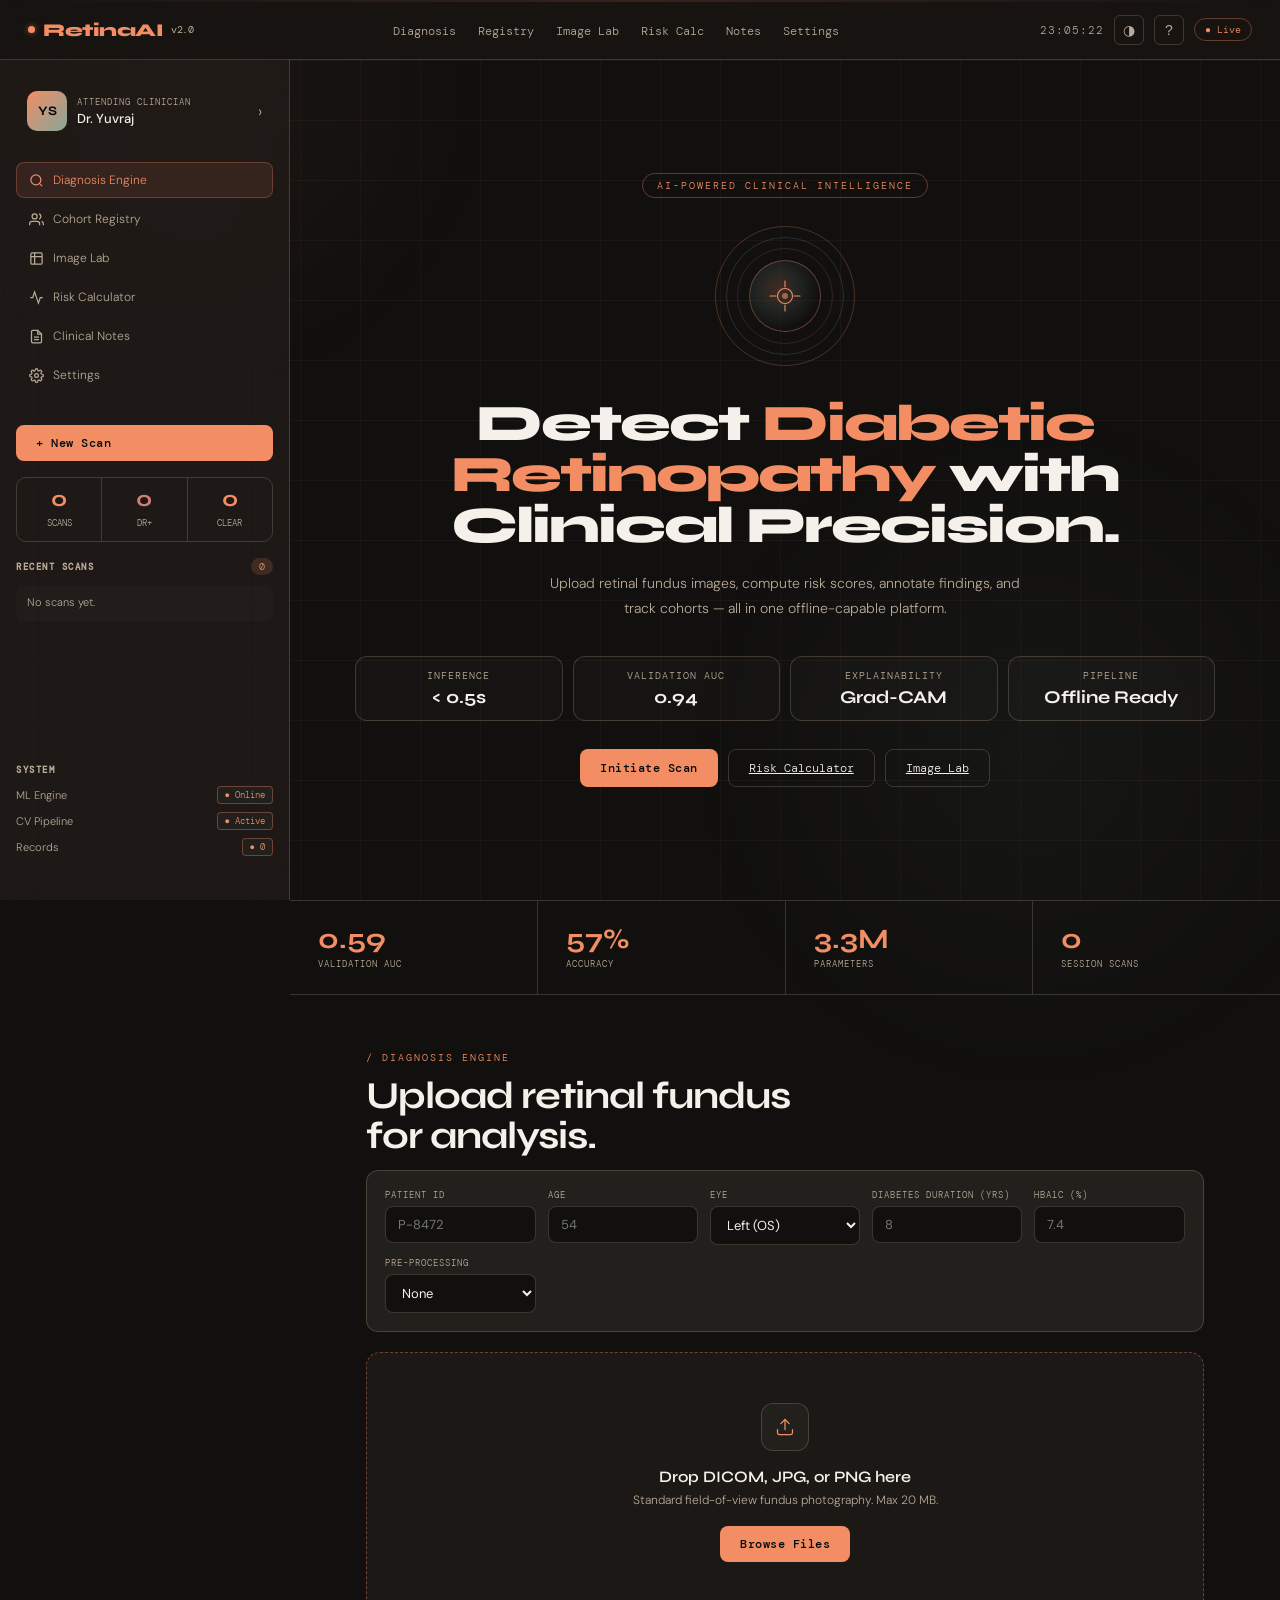
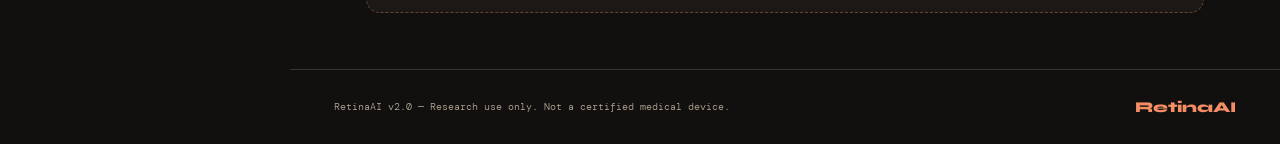
==== commit 150f3bcc: "complete markup with all 6 views (Diagnosis, Registry, Image Lab, Risk Calc, Notes, Settings), all m" ====
--- a/index.html
+++ b/index.html
@@ -45,17 +45,17 @@
   <div class="sidebar-section">
     <ul class="sidebar-nav" id="sidebarNav">
       <li class="active" data-target="detect" onclick="switchView('detect')">
-        <svg viewBox="0 0 24 24" width="15" height="15" stroke="currentColor" stroke-width="2" fill="none"><circle cx="11" cy="11" r="8"/><line x1="21" y1="21" x2="16.65" y2="16.65"/></svg>Diagnosis Engine</li>
+        <svg viewBox="0 0 24 24" width="15" height="15" stroke="currentColor" stroke-width="2" fill="none" style="flex-shrink:0"><circle cx="11" cy="11" r="8"/><line x1="21" y1="21" x2="16.65" y2="16.65"/></svg>Diagnosis Engine</li>
       <li data-target="registry" onclick="switchView('registry')">
-        <svg viewBox="0 0 24 24" width="15" height="15" stroke="currentColor" stroke-width="2" fill="none"><path d="M17 21v-2a4 4 0 0 0-4-4H5a4 4 0 0 0-4 4v2"/><circle cx="9" cy="7" r="4"/><path d="M23 21v-2a4 4 0 0 0-3-3.87"/><path d="M16 3.13a4 4 0 0 1 0 7.75"/></svg>Cohort Registry</li>
+        <svg viewBox="0 0 24 24" width="15" height="15" stroke="currentColor" stroke-width="2" fill="none" style="flex-shrink:0"><path d="M17 21v-2a4 4 0 0 0-4-4H5a4 4 0 0 0-4 4v2"/><circle cx="9" cy="7" r="4"/><path d="M23 21v-2a4 4 0 0 0-3-3.87"/><path d="M16 3.13a4 4 0 0 1 0 7.75"/></svg>Cohort Registry</li>
       <li data-target="image-lab" onclick="switchView('image-lab')">
-        <svg viewBox="0 0 24 24" width="15" height="15" stroke="currentColor" stroke-width="2" fill="none"><path d="M9 3H5a2 2 0 0 0-2 2v4m6-6h10a2 2 0 0 1 2 2v4M9 3v18m0 0h10a2 2 0 0 0 2-2V9M9 21H5a2 2 0 0 1-2-2V9m0 0h18"/></svg>Image Lab</li>
+        <svg viewBox="0 0 24 24" width="15" height="15" stroke="currentColor" stroke-width="2" fill="none" style="flex-shrink:0"><path d="M9 3H5a2 2 0 0 0-2 2v4m6-6h10a2 2 0 0 1 2 2v4M9 3v18m0 0h10a2 2 0 0 0 2-2V9M9 21H5a2 2 0 0 1-2-2V9m0 0h18"/></svg>Image Lab</li>
       <li data-target="risk-calc" onclick="switchView('risk-calc')">
-        <svg viewBox="0 0 24 24" width="15" height="15" stroke="currentColor" stroke-width="2" fill="none"><polyline points="22 12 18 12 15 21 9 3 6 12 2 12"/></svg>Risk Calculator</li>
+        <svg viewBox="0 0 24 24" width="15" height="15" stroke="currentColor" stroke-width="2" fill="none" style="flex-shrink:0"><polyline points="22 12 18 12 15 21 9 3 6 12 2 12"/></svg>Risk Calculator</li>
       <li data-target="notes" onclick="switchView('notes')">
-        <svg viewBox="0 0 24 24" width="15" height="15" stroke="currentColor" stroke-width="2" fill="none"><path d="M14 2H6a2 2 0 0 0-2 2v16a2 2 0 0 0 2 2h12a2 2 0 0 0 2-2V8z"/><polyline points="14 2 14 8 20 8"/><line x1="16" y1="13" x2="8" y2="13"/><line x1="16" y1="17" x2="8" y2="17"/></svg>Clinical Notes</li>
+        <svg viewBox="0 0 24 24" width="15" height="15" stroke="currentColor" stroke-width="2" fill="none" style="flex-shrink:0"><path d="M14 2H6a2 2 0 0 0-2 2v16a2 2 0 0 0 2 2h12a2 2 0 0 0 2-2V8z"/><polyline points="14 2 14 8 20 8"/><line x1="16" y1="13" x2="8" y2="13"/><line x1="16" y1="17" x2="8" y2="17"/></svg>Clinical Notes</li>
       <li data-target="settings-view" onclick="switchView('settings-view')">
-        <svg viewBox="0 0 24 24" width="15" height="15" stroke="currentColor" stroke-width="2" fill="none"><circle cx="12" cy="12" r="3"/><path d="M19.4 15a1.65 1.65 0 0 0 .33 1.82l.06.06a2 2 0 0 1-2.83 2.83l-.06-.06a1.65 1.65 0 0 0-1.82-.33 1.65 1.65 0 0 0-1 1.51V21a2 2 0 0 1-4 0v-.09A1.65 1.65 0 0 0 9 19.4a1.65 1.65 0 0 0-1.82.33l-.06.06a2 2 0 0 1-2.83-2.83l.06-.06A1.65 1.65 0 0 0 4.68 15a1.65 1.65 0 0 0-1.51-1H3a2 2 0 0 1 0-4h.09A1.65 1.65 0 0 0 4.6 9a1.65 1.65 0 0 0-.33-1.82l-.06-.06a2 2 0 0 1 2.83-2.83l.06.06A1.65 1.65 0 0 0 9 4.68a1.65 1.65 0 0 0 1-1.51V3a2 2 0 0 1 4 0v.09a1.65 1.65 0 0 0 1 1.51 1.65 1.65 0 0 0 1.82-.33l.06-.06a2 2 0 0 1 2.83 2.83l-.06.06A1.65 1.65 0 0 0 19.4 9a1.65 1.65 0 0 0 1.51 1H21a2 2 0 0 1 0 4h-.09a1.65 1.65 0 0 0-1.51 1z"/></svg>Settings</li>
+        <svg viewBox="0 0 24 24" width="15" height="15" stroke="currentColor" stroke-width="2" fill="none" style="flex-shrink:0"><circle cx="12" cy="12" r="3"/><path d="M19.4 15a1.65 1.65 0 0 0 .33 1.82l.06.06a2 2 0 0 1-2.83 2.83l-.06-.06a1.65 1.65 0 0 0-1.82-.33 1.65 1.65 0 0 0-1 1.51V21a2 2 0 0 1-4 0v-.09A1.65 1.65 0 0 0 9 19.4a1.65 1.65 0 0 0-1.82.33l-.06.06a2 2 0 0 1-2.83-2.83l.06-.06A1.65 1.65 0 0 0 4.68 15a1.65 1.65 0 0 0-1.51-1H3a2 2 0 0 1 0-4h.09A1.65 1.65 0 0 0 4.6 9a1.65 1.65 0 0 0-.33-1.82l-.06-.06a2 2 0 0 1 2.83-2.83l.06.06A1.65 1.65 0 0 0 9 4.68a1.65 1.65 0 0 0 1-1.51V3a2 2 0 0 1 4 0v.09a1.65 1.65 0 0 0 1 1.51 1.65 1.65 0 0 0 1.82-.33l.06-.06a2 2 0 0 1 2.83 2.83l-.06.06A1.65 1.65 0 0 0 19.4 9a1.65 1.65 0 0 0 1.51 1H21a2 2 0 0 1 0 4h-.09a1.65 1.65 0 0 0-1.51 1z"/></svg>Settings</li>
     </ul>
   </div>
 
@@ -92,7 +92,14 @@
   <div class="retina-visual">
     <div class="retina-ring"></div><div class="retina-ring"></div><div class="retina-ring"></div>
     <div class="retina-core">
-      <svg viewBox="0 0 48 48" fill="none"><circle cx="24" cy="24" r="10" stroke="var(--accent)" stroke-width="1.5"/><circle cx="24" cy="24" r="4" fill="var(--accent)" opacity="0.6"/><line x1="24" y1="4" x2="24" y2="12" stroke="var(--accent)" stroke-width="1.5" stroke-linecap="round"/><line x1="24" y1="36" x2="24" y2="44" stroke="var(--accent)" stroke-width="1.5" stroke-linecap="round"/><line x1="4" y1="24" x2="12" y2="24" stroke="var(--accent)" stroke-width="1.5" stroke-linecap="round"/><line x1="36" y1="24" x2="44" y2="24" stroke="var(--accent)" stroke-width="1.5" stroke-linecap="round"/></svg>
+      <svg viewBox="0 0 48 48" width="36" height="36" fill="none" style="display:block">
+        <circle cx="24" cy="24" r="10" stroke="var(--accent)" stroke-width="1.5"/>
+        <circle cx="24" cy="24" r="4" fill="var(--accent)" opacity="0.6"/>
+        <line x1="24" y1="4" x2="24" y2="12" stroke="var(--accent)" stroke-width="1.5" stroke-linecap="round"/>
+        <line x1="24" y1="36" x2="24" y2="44" stroke="var(--accent)" stroke-width="1.5" stroke-linecap="round"/>
+        <line x1="4" y1="24" x2="12" y2="24" stroke="var(--accent)" stroke-width="1.5" stroke-linecap="round"/>
+        <line x1="36" y1="24" x2="44" y2="24" stroke="var(--accent)" stroke-width="1.5" stroke-linecap="round"/>
+      </svg>
     </div>
   </div>
   <h1>Detect <span class="accent">Diabetic Retinopathy</span> with Clinical Precision.</h1>
@@ -129,7 +136,7 @@
   <div class="stat-item"><div class="stat-num" id="cnt-session">0</div><div class="stat-label">Session Scans</div></div>
 </div>
 
-<!-- ══════════ DIAGNOSIS ══════════ -->
+<!-- DIAGNOSIS -->
 <section id="detect" class="view-section active">
   <div id="upload-flow">
     <div class="section-label reveal">/ Diagnosis Engine</div>
@@ -147,7 +154,14 @@
       </div>
     </div>
     <div class="upload-area reveal" id="uploadArea">
-      <div class="upload-icon"><svg viewBox="0 0 24 24"><path d="M21 15v4a2 2 0 0 1-2 2H5a2 2 0 0 1-2-2v-4"/><polyline points="17 8 12 3 7 8"/><line x1="12" y1="3" x2="12" y2="15"/></svg></div>
+      <div class="upload-icon">
+        <!-- Fixed SVG: explicit fill=none, no inherited fill -->
+        <svg viewBox="0 0 24 24" width="20" height="20" fill="none" stroke="var(--accent)" stroke-width="1.5" stroke-linecap="round" stroke-linejoin="round" style="display:block;flex-shrink:0">
+          <path d="M21 15v4a2 2 0 0 1-2 2H5a2 2 0 0 1-2-2v-4"/>
+          <polyline points="17 8 12 3 7 8"/>
+          <line x1="12" y1="3" x2="12" y2="15"/>
+        </svg>
+      </div>
       <h3>Drop DICOM, JPG, or PNG here</h3>
       <p>Standard field-of-view fundus photography. Max 20 MB.</p>
       <button class="btn-primary" id="chooseFileBtn">Browse Files</button>
@@ -306,7 +320,7 @@
   </div>
 </section>
 
-<!-- ══════════ REGISTRY ══════════ -->
+<!-- REGISTRY -->
 <section id="registry" class="view-section">
   <div class="section-label">/ Global Telemetry</div>
   <h2 class="section-title">Cohort Analytics</h2>
@@ -358,14 +372,18 @@
   </div>
 </section>
 
-<!-- ══════════ IMAGE LAB ══════════ -->
+<!-- IMAGE LAB -->
 <section id="image-lab" class="view-section">
   <div class="section-label">/ CV Workbench</div>
   <h2 class="section-title">Image Processing Lab</h2>
   <p class="section-desc">Real-time Canvas API analysis. Apply filters, compare modes, inspect pixel data, and export results.</p>
   <div class="lab-layout">
     <div class="lab-upload-zone" id="labUploadZone">
-      <svg viewBox="0 0 24 24" width="32" height="32" stroke="var(--accent)" stroke-width="1.5" fill="none" style="margin-bottom:10px;"><rect x="3" y="3" width="18" height="18" rx="2"/><circle cx="8.5" cy="8.5" r="1.5"/><polyline points="21 15 16 10 5 21"/></svg>
+      <svg viewBox="0 0 24 24" width="32" height="32" fill="none" stroke="var(--accent)" stroke-width="1.5" stroke-linecap="round" stroke-linejoin="round" style="display:block;margin-bottom:10px;flex-shrink:0">
+        <rect x="3" y="3" width="18" height="18" rx="2"/>
+        <circle cx="8.5" cy="8.5" r="1.5"/>
+        <polyline points="21 15 16 10 5 21"/>
+      </svg>
       <p style="color:var(--muted);font-size:13px;">Drop or click to upload</p>
       <input type="file" id="labFileInput" accept="image/*" style="display:none;"/>
     </div>
@@ -420,7 +438,7 @@
   </div>
 </section>
 
-<!-- ══════════ RISK CALCULATOR ══════════ -->
+<!-- RISK CALCULATOR -->
 <section id="risk-calc" class="view-section">
   <div class="section-label">/ Clinical Decision Support</div>
   <h2 class="section-title">DR Risk Calculator</h2>
@@ -465,7 +483,7 @@
   </div>
 </section>
 
-<!-- ══════════ CLINICAL NOTES ══════════ -->
+<!-- CLINICAL NOTES -->
 <section id="notes" class="view-section">
   <div class="section-label">/ Documentation</div>
   <h2 class="section-title">Clinical Notes</h2>
@@ -514,7 +532,7 @@
   </div>
 </section>
 
-<!-- ══════════ SETTINGS ══════════ -->
+<!-- SETTINGS -->
 <section id="settings-view" class="view-section">
   <div class="section-label">/ Configuration</div>
   <h2 class="section-title">Settings</h2>
@@ -531,7 +549,7 @@
       <button class="btn-primary" style="margin-top:14px;" onclick="saveProfile()">Save Profile</button>
     </div>
     <div class="settings-group dash-panel">
-      <div class="panel-label">Display & Effects</div>
+      <div class="panel-label">Display &amp; Effects</div>
       <div class="settings-row"><span>Dark Mode</span><label class="toggle-switch"><input type="checkbox" id="set-dark" checked onchange="toggleTheme()"/><span class="toggle-slider"></span></label></div>
       <div class="settings-row"><span>Scan Line Effect</span><label class="toggle-switch"><input type="checkbox" id="set-scanline" checked onchange="toggleScanLine()"/><span class="toggle-slider"></span></label></div>
       <div class="settings-row"><span>Ambient Blobs</span><label class="toggle-switch"><input type="checkbox" id="set-blobs" checked onchange="toggleBlobs()"/><span class="toggle-slider"></span></label></div>
@@ -574,13 +592,21 @@
 <!-- MODALS -->
 <div class="modal-overlay" id="profileModal">
   <div class="modal-content">
-    <button class="modal-close" onclick="closeProfileModal()"><svg viewBox="0 0 24 24" width="20" height="20" stroke="currentColor" stroke-width="2" fill="none"><line x1="18" y1="6" x2="6" y2="18"/><line x1="6" y1="6" x2="18" y2="18"/></svg></button>
+    <button class="modal-close" onclick="closeProfileModal()">
+      <svg viewBox="0 0 24 24" width="20" height="20" fill="none" stroke="currentColor" stroke-width="2" style="display:block">
+        <line x1="18" y1="6" x2="6" y2="18"/><line x1="6" y1="6" x2="18" y2="18"/>
+      </svg>
+    </button>
     <div class="modal-header">
       <div class="modal-avatar" id="modalAvatar">YS</div>
       <div class="modal-title-group">
         <h3 class="modal-name" id="modalName">Yuvraj Singh</h3>
-        <span class="modal-role" id="modalRole">AI/ML Researcher & Clinician</span>
-        <span class="modal-location"><svg viewBox="0 0 24 24" width="11" height="11" stroke="currentColor" stroke-width="2" fill="none"><path d="M21 10c0 7-9 13-9 13s-9-6-9-13a9 9 0 0 1 18 0z"/><circle cx="12" cy="10" r="3"/></svg> New Delhi, India</span>
+        <span class="modal-role" id="modalRole">AI/ML Researcher &amp; Clinician</span>
+        <span class="modal-location">
+          <svg viewBox="0 0 24 24" width="11" height="11" fill="none" stroke="currentColor" stroke-width="2" style="display:inline-block;vertical-align:middle">
+            <path d="M21 10c0 7-9 13-9 13s-9-6-9-13a9 9 0 0 1 18 0z"/><circle cx="12" cy="10" r="3"/>
+          </svg> New Delhi, India
+        </span>
       </div>
     </div>
     <div class="modal-body">
@@ -591,7 +617,11 @@
 
 <div class="modal-overlay" id="shortcutsModal">
   <div class="modal-content" style="max-width:420px;">
-    <button class="modal-close" onclick="document.getElementById('shortcutsModal').classList.remove('active')"><svg viewBox="0 0 24 24" width="20" height="20" stroke="currentColor" stroke-width="2" fill="none"><line x1="18" y1="6" x2="6" y2="18"/><line x1="6" y1="6" x2="18" y2="18"/></svg></button>
+    <button class="modal-close" onclick="document.getElementById('shortcutsModal').classList.remove('active')">
+      <svg viewBox="0 0 24 24" width="20" height="20" fill="none" stroke="currentColor" stroke-width="2" style="display:block">
+        <line x1="18" y1="6" x2="6" y2="18"/><line x1="6" y1="6" x2="18" y2="18"/>
+      </svg>
+    </button>
     <h3 style="font-family:'Syne',sans-serif;font-weight:700;margin-bottom:20px;color:var(--accent);">Keyboard Shortcuts</h3>
     <div class="shortcut-list">
       <div class="shortcut-item"><kbd>N</kbd><span>New Scan</span></div>
@@ -610,7 +640,11 @@
 <div class="modal-overlay" id="lightboxModal" onclick="this.classList.remove('active')">
   <div style="max-width:90vw;max-height:90vh;position:relative;" onclick="event.stopPropagation()">
     <img id="lightboxImg" style="max-width:90vw;max-height:88vh;border-radius:10px;border:1px solid var(--border);display:block;"/>
-    <button class="modal-close" style="top:8px;right:8px;" onclick="document.getElementById('lightboxModal').classList.remove('active')"><svg viewBox="0 0 24 24" width="20" height="20" stroke="currentColor" stroke-width="2" fill="none"><line x1="18" y1="6" x2="6" y2="18"/><line x1="6" y1="6" x2="18" y2="18"/></svg></button>
+    <button class="modal-close" style="top:8px;right:8px;" onclick="document.getElementById('lightboxModal').classList.remove('active')">
+      <svg viewBox="0 0 24 24" width="20" height="20" fill="none" stroke="currentColor" stroke-width="2" style="display:block">
+        <line x1="18" y1="6" x2="6" y2="18"/><line x1="6" y1="6" x2="18" y2="18"/>
+      </svg>
+    </button>
   </div>
 </div>
 
--- a/style.css
+++ b/style.css
@@ -1,144 +1,352 @@
+/* ══════════════════════════════════════════════
+   RetinaAI — BASE DARK THEME TOKENS
+   ══════════════════════════════════════════════ */
 :root {
-  --bg: #181412; --surface: #241d1a; --surface2: #2d2521;
-  --border: rgba(212,177,154,0.24); --accent: #e2876d; --accent2: #6f948f; --accent3: #b35f6f;
-  --accent-rgb: 226,135,109; --accent2-rgb: 111,148,143; --accent3-rgb: 179,95,111;
-  --text: #f3ece6; --muted: #b9a697; --card: #271f1b;
-  --sidebar-width: 290px; --nav-height: 60px;
-}
+  --bg:          #11100f;
+  --surface:     #191613;
+  --surface2:    #22201c;
+  --card:        #1b1815;
+  --text:        #f5f0e9;
+  --muted:       #b9ab98;
+  --border:      rgba(230,198,166,0.2);
+  --accent:      #f28d64;
+  --accent2:     #88a69a;
+  --accent3:     #ce7f76;
+  --accent-rgb:  242,141,100;
+  --accent2-rgb: 136,166,154;
+  --accent3-rgb: 206,127,118;
+  --sidebar-width: 290px;
+  --nav-height:    60px;
+}
+
+/* ══════════════════════════════════════════════
+   VIBRANT LIGHT THEME TOKENS
+   ══════════════════════════════════════════════ */
 [data-theme="light"] {
-  --bg: #f3f4f7; --surface: #ffffff; --surface2: #f7f8fc;
-  --border: rgba(73,86,118,0.2); --text: #2c2f38; --muted: #6f7688; --card: #ffffff;
-  --accent: #ec6a3a; --accent2: #4f6bda; --accent3: #d38a4c;
-  --accent-rgb: 236,106,58; --accent2-rgb: 79,107,218; --accent3-rgb: 211,138,76;
-}
+  --bg:          #f0eef9;
+  --surface:     #ffffff;
+  --surface2:    #f5f3fc;
+  --card:        #ffffff;
+  --text:        #1a1535;
+  --muted:       #6b6490;
+  --border:      rgba(99,88,180,0.18);
+  --accent:      #7c5cfc;
+  --accent2:     #0ac5a8;
+  --accent3:     #f4456a;
+  --accent-rgb:  124,92,252;
+  --accent2-rgb: 10,197,168;
+  --accent3-rgb: 244,69,106;
+}
+
+/* ══════════════════════════════════════════════
+   RESET & BASE
+   ══════════════════════════════════════════════ */
 * { margin:0; padding:0; box-sizing:border-box; }
-body { background:var(--bg); color:var(--text); font-family:'DM Sans',sans-serif; font-weight:300; min-height:100vh; overflow-x:hidden; transition:background 0.3s, color 0.3s; }
-[data-theme="light"] body {
-  background:
-    radial-gradient(1000px 620px at 12% -10%, rgba(255,255,255,0.9), transparent 64%),
-    radial-gradient(880px 540px at 92% 8%, rgba(79,107,218,0.09), transparent 70%),
-    linear-gradient(180deg, #f7f8fb 0%, #f2f4f9 52%, #eceff6 100%);
-}
+
+/* Critical SVG fix — prevent inherited fill from breaking icons */
+svg { overflow:visible; }
+.upload-icon svg,
+.lab-upload-zone > svg,
+.sidebar-nav li svg,
+.modal-close svg,
+.retina-core svg {
+  display:block;
+  flex-shrink:0;
+}
+
+body {
+  background: var(--bg);
+  color: var(--text);
+  font-family: 'DM Sans', sans-serif;
+  font-weight: 300;
+  min-height: 100vh;
+  overflow-x: hidden;
+  transition: background 0.3s, color 0.3s;
+}
+
 body.resizing { cursor:ew-resize; user-select:none; }
-body::before { content:''; position:fixed; inset:0; background-image:linear-gradient(rgba(196,151,123,0.05) 1px,transparent 1px),linear-gradient(90deg,rgba(196,151,123,0.05) 1px,transparent 1px); background-size:60px 60px; pointer-events:none; z-index:0; }
-[data-theme="light"] body::before { background-image:linear-gradient(rgba(122,133,161,0.09) 1px,transparent 1px),linear-gradient(90deg,rgba(122,133,161,0.09) 1px,transparent 1px); }
-.blob1 { position:fixed; top:-200px; left:-100px; width:600px; height:600px; background:radial-gradient(circle,rgba(var(--accent-rgb),0.045) 0%,transparent 70%); pointer-events:none; z-index:0; }
-.blob2 { position:fixed; bottom:-200px; right:-100px; width:700px; height:700px; background:radial-gradient(circle,rgba(var(--accent2-rgb),0.045) 0%,transparent 70%); pointer-events:none; z-index:0; }
-[data-theme="light"] .blob1 { background:radial-gradient(circle,rgba(226,135,109,0.12) 0%,transparent 66%); }
-[data-theme="light"] .blob2 { background:radial-gradient(circle,rgba(111,148,143,0.11) 0%,transparent 66%); }
-.scan-line { position:fixed; top:0; left:0; right:0; height:2px; background:linear-gradient(90deg,transparent,var(--accent),transparent); z-index:9999; animation:scanDown 14s linear infinite; opacity:0.14; }
+
+body::before {
+  content:'';
+  position:fixed; inset:0;
+  background-image:
+    linear-gradient(rgba(196,151,123,0.05) 1px, transparent 1px),
+    linear-gradient(90deg, rgba(196,151,123,0.05) 1px, transparent 1px);
+  background-size:60px 60px;
+  pointer-events:none; z-index:0;
+}
+
+.blob1 {
+  position:fixed; top:-200px; left:-100px;
+  width:600px; height:600px;
+  background:radial-gradient(circle,rgba(var(--accent-rgb),0.045) 0%,transparent 70%);
+  pointer-events:none; z-index:0;
+}
+.blob2 {
+  position:fixed; bottom:-200px; right:-100px;
+  width:700px; height:700px;
+  background:radial-gradient(circle,rgba(var(--accent2-rgb),0.045) 0%,transparent 70%);
+  pointer-events:none; z-index:0;
+}
+
+.scan-line {
+  position:fixed; top:0; left:0; right:0; height:2px;
+  background:linear-gradient(90deg,transparent,var(--accent),transparent);
+  z-index:9999;
+  animation:scanDown 14s linear infinite;
+  opacity:0.14;
+}
 @keyframes scanDown { 0%{top:0} 100%{top:100vh} }
 
-/* ═══ NAV ═══ */
-nav { position:fixed; top:0; left:0; right:0; height:var(--nav-height); z-index:100; padding:0 28px; display:flex; align-items:center; justify-content:space-between; border-bottom:1px solid var(--border); backdrop-filter:blur(20px); background:rgba(24,20,18,0.86); }
-[data-theme="light"] nav {
-  background:linear-gradient(135deg, rgba(255,255,255,0.94), rgba(247,249,253,0.9));
-  border-bottom-color:rgba(73,86,118,0.18);
-  box-shadow:0 10px 26px rgba(38,50,84,0.08);
-}
-.logo { font-family:'Syne',sans-serif; font-weight:800; font-size:18px; letter-spacing:-0.5px; color:var(--accent); display:flex; align-items:center; gap:8px; }
-.logo-dot { width:7px; height:7px; border-radius:50%; background:var(--accent); box-shadow:0 0 6px rgba(var(--accent-rgb),0.55); animation:pulse 2s ease-in-out infinite; }
+/* ══════════════════════════════════════════════
+   NAV
+   ══════════════════════════════════════════════ */
+nav {
+  position:fixed; top:0; left:0; right:0;
+  height:var(--nav-height); z-index:100;
+  padding:0 28px;
+  display:flex; align-items:center; justify-content:space-between;
+  border-bottom:1px solid var(--border);
+  backdrop-filter:blur(20px);
+  background:rgba(24,20,18,0.86);
+}
+
+.logo {
+  font-family:'Syne',sans-serif; font-weight:800; font-size:18px;
+  letter-spacing:-0.5px; color:var(--accent);
+  display:flex; align-items:center; gap:8px;
+}
+.logo-dot {
+  width:7px; height:7px; border-radius:50%; background:var(--accent);
+  box-shadow:0 0 6px rgba(var(--accent-rgb),0.55);
+  animation:pulse 2s ease-in-out infinite;
+}
 .logo-version { font-family:'DM Mono',monospace; font-size:10px; color:var(--muted); font-weight:400; }
+
 @keyframes pulse { 0%,100%{opacity:1;transform:scale(1)} 50%{opacity:0.4;transform:scale(0.7)} }
+
 nav .nav-links { display:flex; gap:22px; list-style:none; }
-nav .nav-links a { color:var(--muted); text-decoration:none; font-size:12px; font-family:'DM Mono',monospace; transition:color 0.2s; cursor:pointer; }
+nav .nav-links a {
+  color:var(--muted); text-decoration:none;
+  font-size:12px; font-family:'DM Mono',monospace; transition:color 0.2s; cursor:pointer;
+}
 nav .nav-links a:hover { color:var(--accent); }
+
 .nav-right { display:flex; align-items:center; gap:10px; }
-.nav-icon-btn { background:transparent; border:1px solid var(--border); color:var(--muted); width:30px; height:30px; border-radius:6px; cursor:pointer; font-size:14px; transition:all 0.2s; display:flex; align-items:center; justify-content:center; }
+
+.nav-icon-btn {
+  background:transparent; border:1px solid var(--border);
+  color:var(--muted); width:30px; height:30px; border-radius:6px;
+  cursor:pointer; font-size:14px; transition:all 0.2s;
+  display:flex; align-items:center; justify-content:center;
+}
 .nav-icon-btn:hover { border-color:var(--accent); color:var(--accent); }
+
 .live-clock { font-family:'DM Mono',monospace; font-size:11px; color:var(--muted); letter-spacing:1px; }
-.nav-tag { font-family:'DM Mono',monospace; font-size:10px; color:var(--accent); border:1px solid rgba(var(--accent-rgb),0.35); padding:4px 10px; border-radius:100px; }
-
-/* ═══ LAYOUT ═══ */
-.app-layout { display:flex; margin-top:var(--nav-height); min-height:calc(100vh - var(--nav-height)); position:relative; z-index:1; }
-.clinical-sidebar { width:var(--sidebar-width); background:rgba(36,29,26,0.7); backdrop-filter:blur(24px); border-right:1px solid var(--border); position:fixed; top:var(--nav-height); bottom:0; left:0; display:flex; flex-direction:column; padding:20px 16px; overflow-y:auto; transition:width 0.3s; }
-[data-theme="light"] .clinical-sidebar {
-  background:linear-gradient(180deg, rgba(255,255,255,0.96), rgba(245,247,252,0.94));
-  border-right-color:rgba(73,86,118,0.16);
-  box-shadow:10px 0 28px rgba(38,50,84,0.08);
-  border-radius:0 24px 24px 0;
-}
-.resizer { position:absolute; top:0; right:-2px; width:5px; height:100%; cursor:ew-resize; background-color:transparent; transition:background-color 0.2s; z-index:10; }
+.nav-tag {
+  font-family:'DM Mono',monospace; font-size:10px; color:var(--accent);
+  border:1px solid rgba(var(--accent-rgb),0.35);
+  padding:4px 10px; border-radius:100px;
+}
+
+/* ══════════════════════════════════════════════
+   LAYOUT
+   ══════════════════════════════════════════════ */
+.app-layout {
+  display:flex; margin-top:var(--nav-height);
+  min-height:calc(100vh - var(--nav-height));
+  position:relative; z-index:1;
+}
+
+.clinical-sidebar {
+  width:var(--sidebar-width);
+  background:rgba(36,29,26,0.7);
+  backdrop-filter:blur(24px);
+  border-right:1px solid var(--border);
+  position:fixed; top:var(--nav-height); bottom:0; left:0;
+  display:flex; flex-direction:column;
+  padding:20px 16px; overflow-y:auto;
+  transition:width 0.3s;
+}
+
+.resizer {
+  position:absolute; top:0; right:-2px;
+  width:5px; height:100%;
+  cursor:ew-resize; background-color:transparent;
+  transition:background-color 0.2s; z-index:10;
+}
 .resizer:hover,.resizer.active { background-color:var(--accent); }
-.doc-profile { display:flex; align-items:center; gap:10px; margin-bottom:20px; padding:10px; border-radius:10px; cursor:pointer; transition:all 0.2s; border:1px solid transparent; }
+
+.doc-profile {
+  display:flex; align-items:center; gap:10px;
+  margin-bottom:20px; padding:10px; border-radius:10px;
+  cursor:pointer; transition:all 0.2s; border:1px solid transparent;
+}
 .doc-profile:hover { background:rgba(var(--accent-rgb),0.08); border-color:var(--border); transform:translateX(2px); }
+
 .profile-arrow { margin-left:auto; color:var(--muted); transition:transform 0.2s,color 0.2s; }
 .doc-profile:hover .profile-arrow { transform:translateX(3px); color:var(--accent); }
-.doc-avatar { width:40px; height:40px; border-radius:10px; background:linear-gradient(135deg,var(--accent),var(--accent2)); display:flex; align-items:center; justify-content:center; font-family:'Syne',sans-serif; font-weight:700; font-size:13px; color:#030a0e; flex-shrink:0; }
+
+.doc-avatar {
+  width:40px; height:40px; border-radius:10px;
+  background:linear-gradient(135deg,var(--accent),var(--accent2));
+  display:flex; align-items:center; justify-content:center;
+  font-family:'Syne',sans-serif; font-weight:700; font-size:13px;
+  color:#030a0e; flex-shrink:0;
+}
 .doc-info { display:flex; flex-direction:column; gap:2px; }
 .doc-title { font-family:'DM Mono',monospace; font-size:9px; color:var(--muted); text-transform:uppercase; letter-spacing:1px; }
-.doc-name { font-weight:500; font-size:13px; color:var(--text); }
+.doc-name  { font-weight:500; font-size:13px; color:var(--text); }
+
 .sidebar-nav { list-style:none; display:flex; flex-direction:column; gap:3px; margin-bottom:16px; }
-.sidebar-nav li { display:flex; align-items:center; gap:9px; padding:9px 12px; border-radius:8px; font-size:12px; color:var(--muted); cursor:pointer; transition:all 0.2s; border:1px solid transparent; }
+.sidebar-nav li {
+  display:flex; align-items:center; gap:9px;
+  padding:9px 12px; border-radius:8px;
+  font-size:12px; color:var(--muted);
+  cursor:pointer; transition:all 0.2s; border:1px solid transparent;
+}
 .sidebar-nav li:hover { background:rgba(255,255,255,0.04); color:var(--text); }
-.sidebar-nav li.active { background:rgba(var(--accent-rgb),0.10); border-color:rgba(var(--accent-rgb),0.28); color:var(--accent); }
+.sidebar-nav li.active {
+  background:rgba(var(--accent-rgb),0.10);
+  border-color:rgba(var(--accent-rgb),0.28); color:var(--accent);
+}
+
 .sidebar-section { margin-bottom:16px; }
-.sidebar-heading { font-family:'DM Mono',monospace; font-size:9px; color:var(--muted); text-transform:uppercase; letter-spacing:1.5px; margin-bottom:10px; }
-.sidebar-quick-stats { display:flex; gap:0; border:1px solid var(--border); border-radius:10px; overflow:hidden; margin-bottom:16px; }
+.sidebar-heading {
+  font-family:'DM Mono',monospace; font-size:9px; color:var(--muted);
+  text-transform:uppercase; letter-spacing:1.5px; margin-bottom:10px;
+}
+
+.sidebar-quick-stats {
+  display:flex; gap:0; border:1px solid var(--border);
+  border-radius:10px; overflow:hidden; margin-bottom:16px;
+}
 .qs-item { flex:1; padding:10px 6px; text-align:center; border-right:1px solid var(--border); }
 .qs-item:last-child { border-right:none; }
 .qs-val { display:block; font-family:'Syne',sans-serif; font-size:22px; font-weight:700; color:var(--accent); line-height:1; }
 .qs-label { font-family:'DM Mono',monospace; font-size:9px; color:var(--muted); text-transform:uppercase; }
-.empty-history { text-align:center; padding:16px 12px; color:var(--muted); font-size:11px; border:1px dashed rgba(var(--accent-rgb),0.28); border-radius:8px; line-height:1.6; cursor:default; }
-.count-pill { font-family:'DM Mono',monospace; font-size:10px; color:var(--accent); background:rgba(var(--accent-rgb),0.16); padding:2px 8px; border-radius:100px; }
+
+.empty-history {
+  text-align:center; padding:16px 12px; color:var(--muted); font-size:11px;
+  border:1px dashed rgba(var(--accent-rgb),0.28); border-radius:8px; line-height:1.6; cursor:default;
+}
+.count-pill {
+  font-family:'DM Mono',monospace; font-size:10px; color:var(--accent);
+  background:rgba(var(--accent-rgb),0.16); padding:2px 8px; border-radius:100px;
+}
+
 .patient-list { list-style:none; display:flex; flex-direction:column; gap:5px; }
-.patient-list li { display:flex; justify-content:space-between; align-items:center; padding:8px 10px; border-radius:8px; background:rgba(255,255,255,0.02); border:1px solid transparent; transition:all 0.2s; cursor:pointer; }
+.patient-list li {
+  display:flex; justify-content:space-between; align-items:center;
+  padding:8px 10px; border-radius:8px;
+  background:rgba(255,255,255,0.02); border:1px solid transparent;
+  transition:all 0.2s; cursor:pointer;
+}
 .patient-list li:hover { background:rgba(255,255,255,0.04); border-color:var(--border); }
 .patient-list li.active { background:rgba(var(--accent-rgb),0.09); border-color:rgba(var(--accent-rgb),0.30); }
+
 .pat-list-info { display:flex; align-items:center; gap:8px; }
 .sidebar-thumb { width:28px; height:28px; border-radius:5px; object-fit:cover; border:1px solid var(--border); }
 .pat-list-details strong { display:block; font-size:11px; font-weight:500; color:var(--text); }
-.pat-list-details span { font-size:9px; color:var(--muted); }
+.pat-list-details span  { font-size:9px; color:var(--muted); }
 .pat-list-time { font-family:'DM Mono',monospace; font-size:9px; color:var(--muted); }
+
 .status-dot { width:6px; height:6px; border-radius:50%; flex-shrink:0; }
 .status-dot.success { background:var(--accent); box-shadow:0 0 5px rgba(var(--accent-rgb),0.45); }
 .status-dot.warning { background:#d3bf76; box-shadow:0 0 5px rgba(211,191,118,0.45); }
 .status-dot.danger  { background:var(--accent3); box-shadow:0 0 5px rgba(var(--accent3-rgb),0.45); }
+
 .diagnostic-item { display:flex; justify-content:space-between; align-items:center; margin-bottom:8px; font-size:11px; color:var(--muted); }
 .diag-status { font-family:'DM Mono',monospace; font-size:9px; background:var(--surface2); padding:2px 7px; border-radius:4px; border:1px solid var(--border); }
 .diag-status.green { color:var(--accent); border-color:rgba(var(--accent-rgb),0.35); }
+
 .main-content { flex-grow:1; margin-left:var(--sidebar-width); width:calc(100% - var(--sidebar-width)); min-width:0; }
 
-/* ═══ HERO ═══ */
-.hero { min-height:calc(100vh - var(--nav-height)); display:flex; flex-direction:column; align-items:center; justify-content:center; padding:80px 48px; text-align:center; }
-.hero-tag { font-family:'DM Mono',monospace; font-size:10px; letter-spacing:2px; color:var(--accent); text-transform:uppercase; border:1px solid rgba(var(--accent-rgb),0.35); padding:5px 14px; border-radius:100px; margin-bottom:28px; animation:fadeUp 0.8s ease both; }
-h1 { font-family:'Syne',sans-serif; font-weight:800; font-size:clamp(28px,4vw,60px); line-height:1; letter-spacing:-2px; max-width:760px; margin:0 auto 20px; animation:fadeUp 0.8s 0.1s ease both; }
+/* ══════════════════════════════════════════════
+   HERO
+   ══════════════════════════════════════════════ */
+.hero {
+  min-height:calc(100vh - var(--nav-height));
+  display:flex; flex-direction:column; align-items:center; justify-content:center;
+  padding:80px 48px; text-align:center;
+}
+
+.hero-tag {
+  font-family:'DM Mono',monospace; font-size:10px; letter-spacing:2px;
+  color:var(--accent); text-transform:uppercase;
+  border:1px solid rgba(var(--accent-rgb),0.35); padding:5px 14px; border-radius:100px;
+  margin-bottom:28px; animation:fadeUp 0.8s ease both;
+}
+
+h1 {
+  font-family:'Syne',sans-serif; font-weight:800;
+  font-size:clamp(28px,4vw,60px); line-height:1; letter-spacing:-2px;
+  max-width:760px; margin:0 auto 20px; animation:fadeUp 0.8s 0.1s ease both;
+}
 h1 span.accent { color:var(--accent); }
+
 .hero p { max-width:480px; font-size:14px; line-height:1.75; color:var(--muted); margin:0 auto 36px; animation:fadeUp 0.8s 0.2s ease both; }
 .cta-row { display:flex; gap:10px; justify-content:center; flex-wrap:wrap; animation:fadeUp 0.8s 0.3s ease both; }
+
 @keyframes fadeUp { from{opacity:0;transform:translateY(20px)} to{opacity:1;transform:translateY(0)} }
+
 .retina-visual { position:relative; width:140px; height:140px; margin:0 auto 32px; animation:fadeUp 0.8s 0.05s ease both; }
-.retina-ring { position:absolute; inset:0; border-radius:50%; border:1px solid rgba(var(--accent-rgb),0.26); animation:spin linear infinite; }
+.retina-ring {
+  position:absolute; inset:0; border-radius:50%;
+  border:1px solid rgba(var(--accent-rgb),0.26);
+  animation:spin linear infinite;
+}
 .retina-ring:nth-child(1){animation-duration:12s}
 .retina-ring:nth-child(2){inset:11px;border-color:rgba(var(--accent2-rgb),0.22);animation-duration:18s;animation-direction:reverse}
 .retina-ring:nth-child(3){inset:22px;border-color:rgba(var(--accent3-rgb),0.18);animation-duration:24s}
-.retina-core { position:absolute; inset:34px; border-radius:50%; background:radial-gradient(circle at 40% 40%,rgba(var(--accent-rgb),0.22),rgba(var(--accent2-rgb),0.14),transparent 70%); border:1px solid rgba(var(--accent-rgb),0.36); display:flex; align-items:center; justify-content:center; }
-.retina-core svg { width:36px; height:36px; }
+.retina-core {
+  position:absolute; inset:34px; border-radius:50%;
+  background:radial-gradient(circle at 40% 40%,rgba(var(--accent-rgb),0.22),rgba(var(--accent2-rgb),0.14),transparent 70%);
+  border:1px solid rgba(var(--accent-rgb),0.36);
+  display:flex; align-items:center; justify-content:center;
+}
+
 @keyframes spin { from{transform:rotate(0deg)} to{transform:rotate(360deg)} }
 
-/* ═══ BUTTONS ═══ */
-.btn-primary { background:var(--accent); color:#030a0e; font-family:'DM Mono',monospace; font-size:12px; font-weight:500; padding:10px 20px; border-radius:8px; border:none; cursor:pointer; transition:all 0.2s; letter-spacing:0.5px; text-decoration:none; display:inline-flex; align-items:center; gap:5px; }
+.hero-metrics {
+  width:min(860px,100%);
+  display:grid; grid-template-columns:repeat(4,minmax(120px,1fr));
+  gap:10px; margin:0 auto 28px;
+}
+.hero-metric {
+  border:1px solid var(--border); border-radius:12px;
+  padding:12px 14px; background:rgba(255,255,255,0.02);
+  display:flex; flex-direction:column; gap:6px;
+}
+.hero-metric-label {
+  font-family:'DM Mono',monospace; font-size:10px; letter-spacing:1px;
+  text-transform:uppercase; color:var(--muted); display:block;
+}
+.hero-metric strong { font-family:'Syne',sans-serif; font-size:18px; line-height:1.1; color:var(--text); }
+
+/* ══════════════════════════════════════════════
+   BUTTONS
+   ══════════════════════════════════════════════ */
+.btn-primary {
+  background:var(--accent); color:#030a0e;
+  font-family:'DM Mono',monospace; font-size:12px; font-weight:500;
+  padding:10px 20px; border-radius:8px; border:none; cursor:pointer;
+  transition:all 0.2s; letter-spacing:0.5px; text-decoration:none;
+  display:inline-flex; align-items:center; gap:5px;
+}
 .btn-primary:hover { background:#ec9f88; transform:translateY(-1px); box-shadow:0 6px 20px rgba(var(--accent-rgb),0.25); }
-.btn-ghost { background:transparent; color:var(--text); font-family:'DM Mono',monospace; font-size:12px; padding:10px 20px; border-radius:8px; border:1px solid var(--border); cursor:pointer; transition:all 0.2s; display:inline-flex; align-items:center; gap:5px; }
+
+.btn-ghost {
+  background:transparent; color:var(--text);
+  font-family:'DM Mono',monospace; font-size:12px;
+  padding:10px 20px; border-radius:8px; border:1px solid var(--border);
+  cursor:pointer; transition:all 0.2s; display:inline-flex; align-items:center; gap:5px;
+}
 .btn-ghost:hover { border-color:var(--accent); color:var(--accent); }
-[data-theme="light"] .btn-primary {
-  background:linear-gradient(135deg, #f07a4f, #e16033);
-  color:#fff8f4;
-  box-shadow:0 8px 20px rgba(155,84,56,0.24);
-}
-[data-theme="light"] .btn-primary:hover {
-  background:linear-gradient(135deg, #f28a63, #e87049);
-  box-shadow:0 10px 24px rgba(155,84,56,0.29);
-}
-[data-theme="light"] .btn-ghost {
-  background:rgba(255,255,255,0.66);
-  border-color:rgba(73,86,118,0.24);
-}
-[data-theme="light"] .btn-ghost:hover {
-  background:rgba(255,255,255,0.78);
-}
-
-/* ═══ STATS STRIP ═══ */
+
+/* ══════════════════════════════════════════════
+   STATS STRIP
+   ══════════════════════════════════════════════ */
 .stats-strip { display:flex; border-top:1px solid var(--border); border-bottom:1px solid var(--border); }
 .stat-item { flex:1; padding:24px 28px; border-right:1px solid var(--border); transition:background 0.3s; }
 .stat-item:last-child { border-right:none; }
@@ -146,66 +354,128 @@
 .stat-num { font-family:'Syne',sans-serif; font-weight:700; font-size:28px; line-height:1; color:var(--accent); margin-bottom:5px; }
 .stat-label { font-family:'DM Mono',monospace; font-size:9px; letter-spacing:1px; color:var(--muted); text-transform:uppercase; }
 
-/* ═══ SECTIONS ═══ */
+/* ══════════════════════════════════════════════
+   SECTIONS
+   ══════════════════════════════════════════════ */
 section { padding:56px clamp(20px,4vw,52px); max-width:940px; margin:0 auto; }
 .view-section { display:none; }
 .view-section.active { display:block; animation:fadeUp 0.35s ease; }
+
 .section-label { font-family:'DM Mono',monospace; font-size:10px; letter-spacing:2px; color:var(--accent); text-transform:uppercase; margin-bottom:12px; }
 .section-title { font-family:'Syne',sans-serif; font-weight:700; font-size:clamp(22px,3vw,38px); letter-spacing:-1px; line-height:1.05; margin-bottom:14px; }
 .section-desc { color:var(--muted); font-size:13px; line-height:1.7; max-width:520px; margin-bottom:36px; }
 
-/* ═══ FORMS ═══ */
+/* ══════════════════════════════════════════════
+   FORMS
+   ══════════════════════════════════════════════ */
 .patient-form { background:var(--surface2); border:1px solid var(--border); border-radius:12px; padding:18px; margin-bottom:20px; }
 .form-grid { display:grid; grid-template-columns:repeat(auto-fit,minmax(150px,1fr)); gap:12px; }
 .input-group { display:flex; flex-direction:column; gap:5px; }
 .input-group label { font-family:'DM Mono',monospace; font-size:9px; color:var(--muted); text-transform:uppercase; letter-spacing:1px; }
-.input-group input,.input-group select { background:var(--bg); border:1px solid var(--border); color:var(--text); padding:9px 12px; border-radius:8px; font-family:'DM Sans',sans-serif; font-size:13px; outline:none; transition:border-color 0.2s,box-shadow 0.2s; }
+.input-group input,.input-group select {
+  background:var(--bg); border:1px solid var(--border);
+  color:var(--text); padding:9px 12px; border-radius:8px;
+  font-family:'DM Sans',sans-serif; font-size:13px; outline:none;
+  transition:border-color 0.2s,box-shadow 0.2s;
+}
 .input-group input:focus,.input-group select:focus { border-color:var(--accent); box-shadow:0 0 0 3px rgba(var(--accent-rgb),0.14); }
 .input-group select option { background:var(--surface2); }
 
-/* ═══ UPLOAD ═══ */
-.upload-area { border:1px dashed rgba(var(--accent-rgb),0.38); border-radius:14px; padding:50px 36px; text-align:center; cursor:pointer; transition:all 0.3s; background:var(--card); position:relative; overflow:hidden; }
-.upload-area::before { content:''; position:absolute; inset:0; background:radial-gradient(ellipse at center,rgba(var(--accent-rgb),0.07) 0%,transparent 70%); opacity:0; transition:opacity 0.3s; }
+/* ══════════════════════════════════════════════
+   UPLOAD AREA  — key fix: explicit fill/stroke on all SVGs
+   ══════════════════════════════════════════════ */
+.upload-area {
+  border:1px dashed rgba(var(--accent-rgb),0.38);
+  border-radius:14px; padding:50px 36px;
+  text-align:center; cursor:pointer; transition:all 0.3s;
+  background:var(--card); position:relative; overflow:hidden;
+}
+.upload-area::before {
+  content:''; position:absolute; inset:0;
+  background:radial-gradient(ellipse at center,rgba(var(--accent-rgb),0.07) 0%,transparent 70%);
+  opacity:0; transition:opacity 0.3s;
+}
 .upload-area:hover { border-color:var(--accent); }
 .upload-area:hover::before { opacity:1; }
 .upload-area.dragover { border-color:var(--accent); background:rgba(var(--accent-rgb),0.08); }
-.upload-icon { width:48px; height:48px; border:1px solid var(--border); border-radius:12px; display:flex; align-items:center; justify-content:center; margin:0 auto 16px; background:var(--surface2); }
-.upload-icon svg { width:20px; height:20px; stroke:var(--accent); fill:none; stroke-width:1.5; }
+
+.upload-icon {
+  width:48px; height:48px;
+  border:1px solid var(--border); border-radius:12px;
+  display:flex; align-items:center; justify-content:center;
+  margin:0 auto 16px; background:var(--surface2);
+}
+/* Explicit reset so no inherited fill bleeds into SVG paths */
+.upload-icon svg { display:block; fill:none; }
+
 .upload-area h3 { font-family:'Syne',sans-serif; font-size:16px; font-weight:600; margin-bottom:6px; }
-.upload-area p { color:var(--muted); font-size:12px; margin-bottom:18px; }
+.upload-area p  { color:var(--muted); font-size:12px; margin-bottom:18px; }
 #fileInput { display:none; }
 
-/* ═══ CV STRIP ═══ */
+/* ══════════════════════════════════════════════
+   CV STRIP
+   ══════════════════════════════════════════════ */
 .cv-strip-grid { display:grid; grid-template-columns:repeat(5,1fr); gap:10px; margin-bottom:14px; }
 .cv-strip-item { display:flex; flex-direction:column; gap:6px; align-items:center; }
 .cv-strip-item span { font-family:'DM Mono',monospace; font-size:9px; color:var(--muted); text-transform:uppercase; }
-.cv-canvas { width:100%; aspect-ratio:1; border-radius:7px; border:1px solid var(--border); background:var(--surface2); cursor:pointer; transition:border-color 0.2s,transform 0.2s; }
+.cv-canvas {
+  width:100%; aspect-ratio:1; border-radius:7px;
+  border:1px solid var(--border); background:var(--surface2);
+  cursor:pointer; transition:border-color 0.2s,transform 0.2s;
+}
 .cv-canvas:hover { border-color:var(--accent); transform:scale(1.04); }
-.image-stats-bar { display:flex; gap:14px; flex-wrap:wrap; padding:12px 14px; background:var(--surface2); border-radius:9px; border:1px solid var(--border); font-family:'DM Mono',monospace; font-size:11px; color:var(--muted); }
+
+.image-stats-bar {
+  display:flex; gap:14px; flex-wrap:wrap;
+  padding:12px 14px; background:var(--surface2);
+  border-radius:9px; border:1px solid var(--border);
+  font-family:'DM Mono',monospace; font-size:11px; color:var(--muted);
+}
 .image-stats-bar span strong { color:var(--accent); }
 
-/* ═══ DUAL IMAGE ═══ */
+/* ══════════════════════════════════════════════
+   DUAL IMAGE
+   ══════════════════════════════════════════════ */
 #preview-wrap { display:none; margin-top:20px; }
 .dual-image-container { display:flex; gap:14px; justify-content:center; margin-bottom:20px; flex-wrap:wrap; }
 .image-panel { display:flex; flex-direction:column; gap:6px; }
 .image-panel-label { font-family:'DM Mono',monospace; font-size:9px; color:var(--muted); text-transform:uppercase; letter-spacing:1px; }
+
 .image-container { position:relative; width:230px; border-radius:10px; overflow:hidden; border:1px solid var(--border); }
 .image-container img { display:block; width:100%; cursor:zoom-in; }
-#heatmap-overlay { position:absolute; inset:0; background:radial-gradient(circle at 60% 40%,rgba(255,0,0,0.65) 0%,rgba(255,140,0,0.45) 25%,rgba(255,255,0,0.3) 50%,rgba(0,200,100,0.12) 70%,transparent 85%); mix-blend-mode:screen; opacity:0; transition:opacity 0.3s; pointer-events:none; }
+
+#heatmap-overlay {
+  position:absolute; inset:0;
+  background:radial-gradient(circle at 60% 40%,rgba(255,0,0,0.65) 0%,rgba(255,140,0,0.45) 25%,rgba(255,255,0,0.3) 50%,rgba(0,200,100,0.12) 70%,transparent 85%);
+  mix-blend-mode:screen; opacity:0; transition:opacity 0.3s; pointer-events:none;
+}
 #heatmap-overlay.active { opacity:1; }
+
 .crosshair-h,.crosshair-v { position:absolute; background:rgba(var(--accent-rgb),0.18); pointer-events:none; }
 .crosshair-h { left:0; right:0; top:50%; height:1px; }
 .crosshair-v { top:0; bottom:0; left:50%; width:1px; }
 #processedCanvas,.processed-canvas { display:block; width:100%; }
 #annotationCanvas.annotation-canvas { position:absolute; inset:0; width:100%; height:100%; cursor:crosshair; }
 
-/* ═══ ANNOTATION TOOLBAR ═══ */
-.annotation-toolbar { display:flex; gap:4px; align-items:center; padding:6px 8px; background:var(--surface2); border:1px solid var(--border); border-radius:8px; flex-wrap:wrap; margin-top:8px; }
-.ann-tool-btn { background:transparent; border:1px solid var(--border); color:var(--muted); width:28px; height:28px; border-radius:6px; cursor:pointer; font-size:13px; display:flex; align-items:center; justify-content:center; transition:all 0.2s; }
+/* ══════════════════════════════════════════════
+   ANNOTATION TOOLBAR
+   ══════════════════════════════════════════════ */
+.annotation-toolbar {
+  display:flex; gap:4px; align-items:center;
+  padding:6px 8px; background:var(--surface2); border:1px solid var(--border);
+  border-radius:8px; flex-wrap:wrap; margin-top:8px;
+}
+.ann-tool-btn {
+  background:transparent; border:1px solid var(--border); color:var(--muted);
+  width:28px; height:28px; border-radius:6px; cursor:pointer; font-size:13px;
+  display:flex; align-items:center; justify-content:center; transition:all 0.2s;
+}
 .ann-tool-btn:hover,.ann-tool-btn.active { border-color:var(--accent); color:var(--accent); background:rgba(var(--accent-rgb),0.14); }
 .ann-color-pick { width:28px; height:28px; border-radius:6px; border:1px solid var(--border); padding:2px; cursor:pointer; background:transparent; }
 
-/* ═══ LOADING ═══ */
+/* ══════════════════════════════════════════════
+   LOADING
+   ══════════════════════════════════════════════ */
 #loading-overlay { display:none; padding:36px; text-align:center; }
 .loading-inner { display:inline-block; }
 .spinner { width:36px; height:36px; border:2px solid var(--border); border-top-color:var(--accent); border-radius:50%; animation:spin 0.8s linear infinite; margin:0 auto 16px; }
@@ -215,27 +485,35 @@
 .load-step.active { color:var(--accent); border-color:rgba(var(--accent-rgb),0.35); background:rgba(var(--accent-rgb),0.10); }
 .load-step.done { color:#4caf50; }
 
-/* ═══ RESULT CARD ═══ */
+/* ══════════════════════════════════════════════
+   RESULT CARD
+   ══════════════════════════════════════════════ */
 #result-card { display:none; margin-top:28px; background:var(--card); border:1px solid var(--border); border-radius:14px; padding:28px; }
+
 .report-header { border-bottom:1px solid var(--border); padding-bottom:16px; margin-bottom:20px; }
 .report-header h4 { font-family:'DM Mono',monospace; color:var(--accent); font-size:10px; letter-spacing:2px; text-transform:uppercase; margin-bottom:10px; }
 .patient-summary { display:flex; gap:16px; font-size:12px; color:var(--muted); flex-wrap:wrap; }
 .patient-summary span strong { color:var(--text); font-weight:500; }
 .report-id-badge { font-family:'DM Mono',monospace; font-size:10px; color:var(--muted); background:var(--surface2); padding:3px 9px; border-radius:5px; border:1px solid var(--border); }
+
 .result-header { display:flex; align-items:center; gap:28px; margin-bottom:24px; padding-bottom:24px; border-bottom:1px solid var(--border); flex-wrap:wrap; }
 .result-main-label { font-family:'Syne',sans-serif; font-size:22px; font-weight:700; margin-bottom:7px; }
 .result-badge { padding:4px 13px; border-radius:100px; font-family:'DM Mono',monospace; font-size:10px; font-weight:500; letter-spacing:1px; text-transform:uppercase; display:inline-block; }
 .badge-positive { background:rgba(var(--accent3-rgb),0.18); color:var(--accent3); border:1px solid rgba(var(--accent3-rgb),0.35); }
 .badge-negative { background:rgba(var(--accent-rgb),0.16); color:var(--accent); border:1px solid rgba(var(--accent-rgb),0.32); }
+
 .confidence-bar-wrap { flex:1; min-width:200px; }
 .confidence-label { display:flex; justify-content:space-between; font-family:'DM Mono',monospace; font-size:10px; color:var(--muted); margin-bottom:18px; }
+
 .severity-spectrum { position:relative; height:5px; background:linear-gradient(90deg,var(--accent) 0%,#93b57b 25%,#c8b874 50%,#ca9c73 75%,var(--accent3) 100%); border-radius:100px; margin-bottom:7px; }
 .stage-marker { position:absolute; top:-16px; font-family:'DM Mono',monospace; font-size:9px; color:var(--muted); transform:translateX(-50%); }
 #stage-0{left:0%}#stage-1{left:25%}#stage-2{left:50%}#stage-3{left:75%}#stage-4{left:100%}
 .severity-indicator { position:absolute; top:-5px; width:15px; height:15px; background:var(--bg); border:2px solid #fff; border-radius:50%; transform:translateX(-50%); transition:left 1s cubic-bezier(0.16,1,0.3,1); left:0%; }
 .spectrum-labels { display:flex; justify-content:space-between; font-family:'DM Mono',monospace; font-size:8px; color:var(--muted); text-transform:uppercase; }
 
-/* ═══ RISK PANEL ═══ */
+/* ══════════════════════════════════════════════
+   RISK PANEL
+   ══════════════════════════════════════════════ */
 .risk-panel { background:var(--surface2); border:1px solid var(--border); border-radius:11px; padding:18px; margin-bottom:20px; }
 .risk-panel-header { display:flex; justify-content:space-between; align-items:center; margin-bottom:14px; }
 .risk-overall { font-family:'DM Mono',monospace; font-size:11px; font-weight:500; padding:3px 11px; border-radius:100px; }
@@ -247,11 +525,14 @@
 .risk-factor-bar-fill { height:100%; border-radius:100px; transition:width 1.2s cubic-bezier(0.16,1,0.3,1); }
 .risk-factor-val { font-family:'DM Mono',monospace; font-size:10px; color:var(--muted); width:32px; text-align:right; }
 
-/* ═══ DASHBOARD GRID ═══ */
+/* ══════════════════════════════════════════════
+   DASHBOARD GRID
+   ══════════════════════════════════════════════ */
 .dashboard-grid { display:grid; grid-template-columns:2fr 1fr; gap:14px; margin-top:20px; }
 .dash-panel { background:var(--surface2); border:1px solid var(--border); border-radius:11px; padding:18px; display:flex; flex-direction:column; }
 .panel-label { font-family:'DM Mono',monospace; font-size:10px; color:var(--muted); text-transform:uppercase; letter-spacing:1px; margin-bottom:12px; }
 .chart-container { position:relative; height:200px; width:100%; }
+
 .radial-metrics-wrapper { display:flex; justify-content:space-around; margin-bottom:14px; }
 .radial-item { text-align:center; }
 .svg-wrap { position:relative; width:72px; height:72px; margin:0 auto 8px; }
@@ -261,170 +542,46 @@
 .ring-fill { stroke-dasharray:264; stroke-dashoffset:264; transition:stroke-dashoffset 1.5s cubic-bezier(0.16,1,0.3,1); }
 .ring-text { position:absolute; inset:0; display:flex; align-items:center; justify-content:center; font-family:'Syne',sans-serif; font-size:14px; font-weight:700; color:var(--text); }
 .ring-label { font-family:'DM Mono',monospace; font-size:9px; color:var(--muted); text-transform:uppercase; }
+
 .quick-stats { border-top:1px solid var(--border); padding-top:10px; margin-top:auto; }
 .stat-row { display:flex; justify-content:space-between; font-size:11px; color:var(--muted); margin-bottom:5px; }
 .stat-row strong { color:var(--accent); font-family:'DM Mono',monospace; font-size:11px; }
+
 .feature-maps-row { background:var(--surface2); border:1px solid var(--border); border-radius:11px; padding:18px; margin-top:16px; }
-.dash-panel,.risk-panel,.feature-maps-row,.patient-form,.table-container,.kpi-card { transition:transform 0.24s ease, box-shadow 0.24s ease, border-color 0.24s ease, background 0.24s ease; }
-[data-theme="light"] .stat-item:hover {
-  background:rgba(255,255,255,0.74);
-}
-[data-theme="light"] .dash-panel,
-[data-theme="light"] .risk-panel,
-[data-theme="light"] .feature-maps-row,
-[data-theme="light"] .patient-form,
-[data-theme="light"] .table-container,
-[data-theme="light"] .kpi-card {
-  background:linear-gradient(180deg, rgba(255,255,255,0.9), rgba(248,250,254,0.86));
-  border-color:rgba(73,86,118,0.2);
-  box-shadow:0 8px 24px rgba(39,47,88,0.08);
-}
-[data-theme="light"] .dash-panel:hover,
-[data-theme="light"] .risk-panel:hover,
-[data-theme="light"] .feature-maps-row:hover,
-[data-theme="light"] .patient-form:hover,
-[data-theme="light"] .table-container:hover,
-[data-theme="light"] .kpi-card:hover {
-  transform:translateY(-3px);
-  box-shadow:0 14px 30px rgba(39,47,88,0.14);
-  border-color:rgba(79,107,218,0.34);
-}
-[data-theme="light"] .sidebar-nav li:hover,
-[data-theme="light"] .patient-list li:hover,
-[data-theme="light"] .note-item:hover {
-  background:rgba(79,107,218,0.08);
-}
-[data-theme="light"] .sidebar-nav li.active,
-[data-theme="light"] .patient-list li.active,
-[data-theme="light"] .note-item.active {
-  background:linear-gradient(135deg, rgba(79,107,218,0.14), rgba(236,106,58,0.08));
-  box-shadow:inset 0 0 0 1px rgba(79,107,218,0.2);
-}
-
-/* Light theme refinement overrides */
-[data-theme="light"] .doc-profile,
-[data-theme="light"] .sidebar-quick-stats,
-[data-theme="light"] .patient-list li,
-[data-theme="light"] .diagnostic-item,
-[data-theme="light"] .diag-status {
-  border-color:rgba(73,86,118,0.2);
-}
-[data-theme="light"] .doc-title,
-[data-theme="light"] .doc-name,
-[data-theme="light"] .sidebar-nav li,
-[data-theme="light"] .sidebar-heading,
-[data-theme="light"] .diagnostic-item,
-[data-theme="light"] .pat-list-details strong,
-[data-theme="light"] .pat-list-details span,
-[data-theme="light"] .pat-list-time,
-[data-theme="light"] .qs-label {
-  color:var(--muted);
-}
-[data-theme="light"] .qs-val,
-[data-theme="light"] .diag-status.green {
-  color:var(--accent2);
-}
-[data-theme="light"] .diag-status {
-  background:rgba(79,107,218,0.06);
-}
-[data-theme="light"] .hero {
-  align-items:flex-start;
-  text-align:left;
-  min-height:68vh;
-  padding:70px 52px 34px;
-}
-[data-theme="light"] .hero-tag {
-  background:rgba(79,107,218,0.07);
-  border-color:rgba(79,107,218,0.3);
-}
-[data-theme="light"] .retina-visual {
-  margin:0 0 20px;
-}
-[data-theme="light"] h1 {
-  max-width:560px;
-  margin:0 0 14px;
-  color:#2f3340;
-  font-size:clamp(34px,4.7vw,68px);
-}
-[data-theme="light"] h1 .accent {
-  color:#3b4f96;
-}
-[data-theme="light"] .hero p {
-  margin:0 0 28px;
-  max-width:540px;
-  color:#687183;
-}
-[data-theme="light"] .cta-row {
-  justify-content:flex-start;
-  gap:12px;
-}
-[data-theme="light"] .stats-strip {
-  margin:10px 16px 24px;
-  border:1px solid rgba(73,86,118,0.16);
-  background:linear-gradient(135deg, rgba(255,255,255,0.9), rgba(244,247,253,0.88));
-  border-radius:24px;
-  padding:10px;
-  gap:10px;
-}
-[data-theme="light"] .stat-item {
-  border:1px solid rgba(73,86,118,0.16);
-  border-radius:16px;
-  background:rgba(255,255,255,0.84);
-  min-height:88px;
-  display:flex;
-  flex-direction:column;
-  justify-content:center;
-}
-[data-theme="light"] .stat-item:first-child {
-  background:linear-gradient(130deg, #4a63c6, #5b75db);
-  border-color:rgba(74,99,198,0.46);
-}
-[data-theme="light"] .stat-item:first-child .stat-num,
-[data-theme="light"] .stat-item:first-child .stat-label {
-  color:#f8fbff;
-}
-[data-theme="light"] .stat-num {
-  color:#2f3340;
-}
-[data-theme="light"] .main-content {
-  padding-right:10px;
-}
-[data-theme="light"] #result-card {
-  border-radius:22px;
-}
-[data-theme="light"] .upload-area,
-[data-theme="light"] .table-container,
-[data-theme="light"] .kpi-card,
-[data-theme="light"] .risk-panel,
-[data-theme="light"] .dash-panel,
-[data-theme="light"] .feature-maps-row {
-  border-radius:18px;
-}
 .feature-maps-grid { display:grid; grid-template-columns:repeat(5,1fr); gap:8px; }
 .feature-map-item { display:flex; flex-direction:column; gap:5px; align-items:center; }
 .feature-map-item span { font-family:'DM Mono',monospace; font-size:9px; color:var(--muted); text-transform:uppercase; }
 .feature-canvas { width:100%; aspect-ratio:1; border-radius:7px; border:1px solid var(--border); cursor:zoom-in; transition:all 0.2s; }
 .feature-canvas:hover { border-color:var(--accent); transform:scale(1.05); }
+
 .xai-controls { margin-top:16px; padding:14px; background:rgba(var(--accent-rgb),0.08); border:1px solid rgba(var(--accent-rgb),0.26); border-radius:10px; }
+
 .styled-slider { -webkit-appearance:none; appearance:none; width:100%; height:4px; background:var(--surface2); border-radius:4px; outline:none; }
 .styled-slider::-webkit-slider-thumb { -webkit-appearance:none; width:14px; height:14px; border-radius:50%; background:var(--accent); cursor:pointer; box-shadow:0 0 8px var(--accent); }
+
 .recommendation-panel { margin-top:16px; padding:18px 20px; border-radius:11px; border:1px solid var(--border); font-size:13px; line-height:1.75; color:var(--muted); }
 
-/* ═══ QUICK NOTE ═══ */
+/* ══════════════════════════════════════════════
+   QUICK NOTE
+   ══════════════════════════════════════════════ */
 .quick-note-panel { margin-top:16px; background:var(--surface2); border:1px solid var(--border); border-radius:11px; padding:16px; }
 .quick-note-panel textarea { width:100%; background:var(--bg); border:1px solid var(--border); color:var(--text); padding:10px 12px; border-radius:8px; font-family:'DM Sans',sans-serif; font-size:13px; resize:vertical; outline:none; transition:border-color 0.2s; }
 .quick-note-panel textarea:focus { border-color:var(--accent); }
 .action-buttons { display:flex; gap:8px; margin-top:24px; justify-content:center; flex-wrap:wrap; }
 
-/* ═══ REGISTRY ═══ */
+/* ══════════════════════════════════════════════
+   REGISTRY
+   ══════════════════════════════════════════════ */
 .registry-kpi-row { display:grid; grid-template-columns:repeat(auto-fit,minmax(120px,1fr)); gap:12px; margin-bottom:20px; }
 .kpi-card { background:var(--card); border:1px solid var(--border); border-radius:11px; padding:18px 14px; text-align:center; transition:border-color 0.2s; }
 .kpi-card:hover { border-color:rgba(var(--accent-rgb),0.34); }
 .kpi-val { font-family:'Syne',sans-serif; font-size:36px; font-weight:800; color:var(--accent); line-height:1; margin-bottom:6px; }
 .kpi-label { font-family:'DM Mono',monospace; font-size:9px; color:var(--muted); text-transform:uppercase; letter-spacing:1px; }
+
 .table-search { background:var(--bg); border:1px solid var(--border); color:var(--text); padding:7px 12px; border-radius:7px; font-family:'DM Mono',monospace; font-size:11px; outline:none; width:180px; transition:border-color 0.2s; }
 .table-search:focus { border-color:var(--accent); }
 .table-search::placeholder { color:var(--muted); }
+
 .table-container { background:var(--card); border:1px solid var(--border); border-radius:14px; overflow:hidden; }
 .data-table { width:100%; border-collapse:collapse; text-align:left; }
 .data-table th { padding:12px 16px; font-family:'DM Mono',monospace; font-size:9px; color:var(--muted); text-transform:uppercase; letter-spacing:1px; border-bottom:1px solid var(--border); background:var(--surface2); cursor:pointer; transition:color 0.2s; white-space:nowrap; }
@@ -434,18 +591,29 @@
 .data-table tbody tr:last-child td { border-bottom:none; }
 .table-footer { padding:12px 20px; font-family:'DM Mono',monospace; font-size:10px; color:var(--muted); border-top:1px solid var(--border); }
 
-/* ═══ IMAGE LAB ═══ */
+/* ══════════════════════════════════════════════
+   IMAGE LAB
+   ══════════════════════════════════════════════ */
 .lab-layout { display:flex; flex-direction:column; gap:20px; }
-.lab-upload-zone { border:1px dashed rgba(var(--accent-rgb),0.38); border-radius:12px; padding:36px; text-align:center; cursor:pointer; transition:all 0.3s; background:var(--card); display:flex; flex-direction:column; align-items:center; }
+.lab-upload-zone {
+  border:1px dashed rgba(var(--accent-rgb),0.38); border-radius:12px;
+  padding:36px; text-align:center; cursor:pointer; transition:all 0.3s;
+  background:var(--card); display:flex; flex-direction:column; align-items:center;
+}
 .lab-upload-zone:hover { border-color:var(--accent); background:rgba(var(--accent-rgb),0.08); }
+/* SVG inside lab upload: ensure no fill inheritance */
+.lab-upload-zone > svg { fill:none; }
+
 .lab-controls { display:grid; grid-template-columns:repeat(auto-fit,minmax(140px,1fr)); gap:14px; background:var(--surface2); border:1px solid var(--border); border-radius:11px; padding:18px; margin-bottom:14px; }
 .lab-control-group { display:flex; flex-direction:column; gap:6px; }
 .lab-control-group label { font-family:'DM Mono',monospace; font-size:9px; color:var(--muted); text-transform:uppercase; letter-spacing:1px; }
 .lab-control-group span { font-family:'DM Mono',monospace; font-size:11px; color:var(--accent); text-align:center; }
+
 .filter-btn-row { display:flex; flex-wrap:wrap; gap:6px; margin-bottom:14px; }
 .filter-btn { font-family:'DM Mono',monospace; font-size:10px; padding:5px 12px; border-radius:100px; border:1px solid var(--border); background:transparent; color:var(--muted); cursor:pointer; transition:all 0.2s; }
 .filter-btn:hover { border-color:var(--accent); color:var(--accent); }
 .filter-btn.active { background:rgba(var(--accent-rgb),0.14); border-color:var(--accent); color:var(--accent); }
+
 .lab-canvas-row { display:grid; grid-template-columns:1fr 1fr; gap:14px; margin-bottom:14px; }
 .lab-canvas-wrap { display:flex; flex-direction:column; gap:6px; }
 .lab-main-canvas { width:100%; border-radius:9px; border:1px solid var(--border); background:var(--surface2); display:block; cursor:crosshair; }
@@ -455,7 +623,9 @@
 .img-stat-label { font-family:'DM Mono',monospace; font-size:9px; color:var(--muted); text-transform:uppercase; letter-spacing:1px; }
 .img-stat-val { font-family:'Syne',sans-serif; font-size:18px; font-weight:700; color:var(--accent); }
 
-/* ═══ TOGGLE SWITCH ═══ */
+/* ══════════════════════════════════════════════
+   TOGGLE SWITCH
+   ══════════════════════════════════════════════ */
 .toggle-switch { position:relative; display:inline-block; width:38px; height:20px; flex-shrink:0; }
 .toggle-switch input { opacity:0; width:0; height:0; }
 .toggle-slider { position:absolute; cursor:pointer; inset:0; background:var(--surface2); border:1px solid var(--border); border-radius:100px; transition:0.3s; }
@@ -463,7 +633,9 @@
 input:checked+.toggle-slider { background:rgba(var(--accent-rgb),0.24); border-color:var(--accent); }
 input:checked+.toggle-slider::before { transform:translateX(18px); background:var(--accent); }
 
-/* ═══ RISK CALCULATOR ═══ */
+/* ══════════════════════════════════════════════
+   RISK CALCULATOR
+   ══════════════════════════════════════════════ */
 .risk-calc-layout { display:grid; grid-template-columns:1fr 1fr; gap:20px; }
 .risk-calc-form { display:flex; flex-direction:column; }
 .risk-form-grid { display:grid; grid-template-columns:1fr 1fr; gap:12px; margin-bottom:16px; }
@@ -476,7 +648,9 @@
 .risk-gauge-wrap { margin:12px auto; }
 .risk-category { font-family:'DM Mono',monospace; font-size:13px; font-weight:500; padding:5px 16px; border-radius:100px; display:inline-block; margin-top:8px; }
 
-/* ═══ CLINICAL NOTES ═══ */
+/* ══════════════════════════════════════════════
+   CLINICAL NOTES
+   ══════════════════════════════════════════════ */
 .notes-layout { display:grid; grid-template-columns:220px 1fr; gap:16px; min-height:500px; }
 .notes-sidebar-panel { display:flex; flex-direction:column; }
 .notes-list { list-style:none; display:flex; flex-direction:column; gap:5px; overflow-y:auto; flex-grow:1; }
@@ -487,19 +661,21 @@
 .note-item-meta { display:flex; gap:6px; align-items:center; }
 .note-item-time { font-family:'DM Mono',monospace; font-size:9px; color:var(--muted); }
 .note-tag { font-family:'DM Mono',monospace; font-size:8px; padding:1px 6px; border-radius:100px; text-transform:uppercase; }
-.tag-general { background:rgba(107,143,158,0.2); color:var(--muted); }
-.tag-finding { background:rgba(var(--accent-rgb),0.2); color:var(--accent); }
+.tag-general  { background:rgba(107,143,158,0.2); color:var(--muted); }
+.tag-finding  { background:rgba(var(--accent-rgb),0.2); color:var(--accent); }
 .tag-followup { background:rgba(var(--accent2-rgb),0.2); color:var(--accent2); }
-.tag-urgent { background:rgba(var(--accent3-rgb),0.2); color:var(--accent3); }
+.tag-urgent   { background:rgba(var(--accent3-rgb),0.2); color:var(--accent3); }
 .tag-research { background:rgba(202,156,115,0.2); color:#ca9c73; }
+
 .notes-editor-panel { min-height:500px; }
 .note-formatting-bar { display:flex; gap:4px; align-items:center; padding:6px 0; border-bottom:1px solid var(--border); margin-bottom:10px; }
 .note-formatting-bar button { background:transparent; border:1px solid var(--border); color:var(--muted); width:28px; height:28px; border-radius:6px; cursor:pointer; font-size:12px; display:flex; align-items:center; justify-content:center; transition:all 0.2s; }
 .note-formatting-bar button:hover { border-color:var(--accent); color:var(--accent); }
 .note-textarea { flex:1; min-height:300px; background:transparent; border:none; color:var(--text); font-family:'DM Sans',sans-serif; font-size:14px; line-height:1.75; outline:none; resize:none; overflow-y:auto; }
-.note-textarea:empty::before { content:attr(placeholder); color:var(--muted); }
-
-/* ═══ SETTINGS ═══ */
+
+/* ══════════════════════════════════════════════
+   SETTINGS
+   ══════════════════════════════════════════════ */
 .settings-layout { display:grid; grid-template-columns:1fr 1fr; gap:16px; }
 .settings-group { display:flex; flex-direction:column; }
 .settings-form { display:flex; flex-direction:column; gap:12px; margin-top:12px; }
@@ -512,12 +688,16 @@
 .arch-item span { color:var(--muted); font-size:12px; }
 .arch-item strong { font-weight:500; color:var(--text); font-size:12px; display:block; margin-bottom:2px; }
 
-/* ═══ FOOTER ═══ */
+/* ══════════════════════════════════════════════
+   FOOTER
+   ══════════════════════════════════════════════ */
 footer { border-top:1px solid var(--border); padding:28px 44px; display:flex; justify-content:space-between; align-items:center; }
 footer .copy { font-family:'DM Mono',monospace; font-size:10px; color:var(--muted); }
 footer .foot-logo { font-family:'Syne',sans-serif; font-weight:800; font-size:15px; color:var(--accent); }
 
-/* ═══ MODALS ═══ */
+/* ══════════════════════════════════════════════
+   MODALS
+   ══════════════════════════════════════════════ */
 .modal-overlay { position:fixed; top:0; left:0; width:100vw; height:100vh; background:rgba(15,21,25,0.72); backdrop-filter:blur(10px); display:flex; align-items:center; justify-content:center; z-index:1000; opacity:0; pointer-events:none; transition:opacity 0.3s; }
 .modal-overlay.active { opacity:1; pointer-events:auto; }
 .modal-content { background:var(--surface); border:1px solid var(--border); border-radius:18px; width:100%; max-width:500px; padding:32px; position:relative; transform:translateY(16px) scale(0.98); transition:all 0.3s cubic-bezier(0.16,1,0.3,1); box-shadow:0 24px 48px rgba(0,0,0,0.5); }
@@ -537,39 +717,56 @@
 kbd { font-family:'DM Mono',monospace; font-size:11px; padding:3px 9px; background:var(--surface2); border:1px solid var(--border); border-radius:5px; color:var(--accent); min-width:32px; text-align:center; }
 .shortcut-item span { font-size:12px; color:var(--muted); }
 
-/* ═══ TOAST ═══ */
+/* ══════════════════════════════════════════════
+   TOAST
+   ══════════════════════════════════════════════ */
 .toast-container { position:fixed; bottom:20px; right:20px; z-index:9999; display:flex; flex-direction:column; gap:8px; }
 .toast { background:var(--surface); border:1px solid var(--border); border-radius:9px; padding:10px 18px; font-family:'DM Mono',monospace; font-size:11px; color:var(--text); display:flex; align-items:center; gap:8px; min-width:220px; transform:translateX(120%); transition:transform 0.4s cubic-bezier(0.16,1,0.3,1); box-shadow:0 6px 20px rgba(0,0,0,0.3); }
 .toast.show { transform:translateX(0); }
 .toast.success { border-color:rgba(var(--accent-rgb),0.45); }
-.toast.error { border-color:rgba(var(--accent3-rgb),0.45); }
-.toast.info { border-color:rgba(var(--accent2-rgb),0.45); }
+.toast.error   { border-color:rgba(var(--accent3-rgb),0.45); }
+.toast.info    { border-color:rgba(var(--accent2-rgb),0.45); }
 .toast-dot { width:5px; height:5px; border-radius:50%; flex-shrink:0; }
 .toast.success .toast-dot { background:var(--accent); }
-.toast.error .toast-dot { background:var(--accent3); }
-.toast.info .toast-dot { background:var(--accent2); }
-
-/* ═══ REVEAL ═══ */
+.toast.error   .toast-dot { background:var(--accent3); }
+.toast.info    .toast-dot { background:var(--accent2); }
+
+/* ══════════════════════════════════════════════
+   REVEAL ANIMATION
+   ══════════════════════════════════════════════ */
 .reveal { opacity:0; transform:translateY(20px); transition:opacity 0.6s ease,transform 0.6s ease; }
 .reveal.visible { opacity:1; transform:translateY(0); }
 
-/* ═══ PRINT ═══ */
+/* ══════════════════════════════════════════════
+   PRINT
+   ══════════════════════════════════════════════ */
 @media print {
   body * { visibility:hidden; }
-  #result-card, #result-card *, #preview-wrap, #preview-wrap * { visibility:visible; }
+  #result-card,#result-card *,#preview-wrap,#preview-wrap * { visibility:visible; }
   #result-card { position:absolute; left:0; top:400px; width:100%; }
   #preview-wrap { position:absolute; left:0; top:0; width:100%; text-align:center; }
   .action-buttons,.xai-controls,.clinical-sidebar,nav,.annotation-toolbar { display:none!important; }
 }
 
-/* ═══ RESPONSIVE ═══ */
-@media(max-width:1100px) { .dashboard-grid { grid-template-columns:1fr; } .risk-calc-layout { grid-template-columns:1fr; } .settings-layout { grid-template-columns:1fr; } }
-@media(max-width:900px) { .feature-maps-grid { grid-template-columns:repeat(3,1fr); } .notes-layout { grid-template-columns:1fr; } .cv-strip-grid { grid-template-columns:repeat(3,1fr); } }
+/* ══════════════════════════════════════════════
+   RESPONSIVE
+   ══════════════════════════════════════════════ */
+@media(max-width:1100px) {
+  .dashboard-grid { grid-template-columns:1fr; }
+  .risk-calc-layout { grid-template-columns:1fr; }
+  .settings-layout { grid-template-columns:1fr; }
+}
+@media(max-width:900px) {
+  .feature-maps-grid { grid-template-columns:repeat(3,1fr); }
+  .notes-layout { grid-template-columns:1fr; }
+  .cv-strip-grid { grid-template-columns:repeat(3,1fr); }
+  .hero-metrics { grid-template-columns:repeat(2,minmax(130px,1fr)); max-width:520px; }
+}
 @media(max-width:768px) {
   .clinical-sidebar { display:none; }
   .main-content { margin-left:0; width:100%; }
   nav .nav-links { display:none; }
-  .hero { padding:80px 20px 50px; }
+  .hero { padding:80px 20px 50px; min-height:auto; }
   h1 { font-size:32px; letter-spacing:-1px; }
   .stats-strip { flex-direction:column; }
   .stat-item { border-right:none; border-bottom:1px solid var(--border); padding:18px; }
@@ -581,754 +778,298 @@
   .dual-image-container { flex-direction:column; align-items:center; }
   .registry-kpi-row { grid-template-columns:repeat(2,1fr); }
   .risk-binary-grid { grid-template-columns:1fr 1fr; }
-}
-
-/* ═══ LIGHT THEME: NEO DASHBOARD OVERRIDES ═══ */
-[data-theme="light"] {
-  --bg: #ecf0fb;
-  --surface: #dfe7ff;
-  --surface2: #e8eeff;
-  --card: #dbe4ff;
-  --text: #243063;
-  --muted: #5d6ba1;
-  --border: rgba(117, 132, 201, 0.34);
-  --accent: #f79c7f;
-  --accent2: #6f7dff;
-  --accent3: #9b69df;
-  --accent-rgb: 247, 156, 127;
-  --accent2-rgb: 111, 125, 255;
-  --accent3-rgb: 155, 105, 223;
-}
-
+  .hero-metrics { grid-template-columns:1fr; }
+}
+
+/* ══════════════════════════════════════════════
+   LIGHT THEME — VIBRANT VIOLET/TEAL/CORAL SYSTEM
+   All SVG fill issues handled via explicit HTML attrs
+   ══════════════════════════════════════════════ */
+
+/* Background */
 [data-theme="light"] body {
   background:
-    radial-gradient(900px 620px at -8% -14%, rgba(255, 255, 255, 0.95), transparent 62%),
-    radial-gradient(760px 460px at 108% 2%, rgba(111, 125, 255, 0.23), transparent 70%),
-    linear-gradient(145deg, #eaf0ff 0%, #e1e9ff 52%, #d6e1ff 100%);
-}
-
+    radial-gradient(ellipse 900px 600px at -5% -8%,  rgba(124,92,252,0.12), transparent 65%),
+    radial-gradient(ellipse 700px 500px at 108% 5%,  rgba(10,197,168,0.14), transparent 68%),
+    radial-gradient(ellipse 500px 400px at 55% 95%,  rgba(244,69,106,0.09), transparent 60%),
+    linear-gradient(160deg, #f3f1fd 0%, #eef4ff 40%, #f5f9f7 100%);
+}
 [data-theme="light"] body::before {
   background-image:
-    linear-gradient(rgba(139, 154, 214, 0.2) 1px, transparent 1px),
-    linear-gradient(90deg, rgba(139, 154, 214, 0.2) 1px, transparent 1px);
-  background-size: 56px 56px;
-  opacity: 0.35;
-}
-
+    linear-gradient(rgba(124,92,252,0.07) 1px, transparent 1px),
+    linear-gradient(90deg, rgba(124,92,252,0.07) 1px, transparent 1px);
+  opacity:0.5;
+}
+[data-theme="light"] .blob1 { background:radial-gradient(circle,rgba(124,92,252,0.18) 0%,transparent 68%); }
+[data-theme="light"] .blob2 { background:radial-gradient(circle,rgba(10,197,168,0.16) 0%,transparent 68%); }
+[data-theme="light"] .scan-line { background:linear-gradient(90deg,transparent,#7c5cfc,transparent); }
+
+/* Nav */
 [data-theme="light"] nav {
-  background: linear-gradient(180deg, rgba(229, 237, 255, 0.93), rgba(225, 233, 255, 0.89));
-  border-bottom: 1px solid rgba(117, 132, 201, 0.3);
-  box-shadow: 0 18px 34px rgba(63, 84, 170, 0.18);
-}
-
-[data-theme="light"] .nav-icon-btn,
-[data-theme="light"] .diag-status,
-[data-theme="light"] .filter-btn,
-[data-theme="light"] .note-formatting-bar button {
-  background: linear-gradient(145deg, #eaf0ff, #d4deff);
-  border-color: rgba(117, 132, 201, 0.34);
-  color: var(--muted);
-  box-shadow: inset 0 1px 1px rgba(255, 255, 255, 0.88), 0 8px 18px rgba(87, 106, 185, 0.2);
-}
-
-[data-theme="light"] .nav-icon-btn:hover,
-[data-theme="light"] .filter-btn:hover,
-[data-theme="light"] .note-formatting-bar button:hover {
-  color: var(--accent2);
-  border-color: rgba(111, 125, 255, 0.5);
-}
-
+  background:rgba(255,255,255,0.82);
+  backdrop-filter:blur(24px);
+  border-bottom-color:rgba(124,92,252,0.14);
+  box-shadow:0 2px 24px rgba(99,88,180,0.1);
+}
+[data-theme="light"] .logo { color:transparent; background:linear-gradient(135deg,#7c5cfc,#c67aff,#ff9f43); -webkit-background-clip:text; background-clip:text; -webkit-text-fill-color:transparent; }
+[data-theme="light"] .logo-dot { background:linear-gradient(135deg,#7c5cfc,#b98bff); box-shadow:0 0 10px rgba(124,92,252,0.6); }
+[data-theme="light"] .logo-version { color:#a09ac0; -webkit-text-fill-color:#a09ac0; }
+[data-theme="light"] nav .nav-links a { color:#5a5380; }
+[data-theme="light"] nav .nav-links a:hover { color:#7c5cfc; }
+[data-theme="light"] .live-clock { color:#8880a8; }
+[data-theme="light"] .nav-tag { color:#7c5cfc; border-color:rgba(124,92,252,0.35); background:rgba(124,92,252,0.06); }
+[data-theme="light"] .nav-icon-btn { background:rgba(255,255,255,0.8); border-color:rgba(124,92,252,0.2); color:#8880a8; }
+[data-theme="light"] .nav-icon-btn:hover { border-color:#7c5cfc; color:#7c5cfc; background:rgba(124,92,252,0.06); }
+
+/* Sidebar */
 [data-theme="light"] .clinical-sidebar {
-  background: linear-gradient(180deg, rgba(225, 234, 255, 0.92), rgba(218, 228, 255, 0.86));
-  border-right-color: rgba(117, 132, 201, 0.28);
-  box-shadow: 14px 0 28px rgba(63, 84, 170, 0.16);
-  border-radius: 0 26px 26px 0;
-}
-
-[data-theme="light"] .sidebar-quick-stats,
-[data-theme="light"] .patient-list li,
-[data-theme="light"] .doc-profile,
-[data-theme="light"] .table-container,
-[data-theme="light"] #result-card,
-[data-theme="light"] .kpi-card,
-[data-theme="light"] .dash-panel,
-[data-theme="light"] .risk-panel,
-[data-theme="light"] .feature-maps-row,
-[data-theme="light"] .quick-note-panel,
-[data-theme="light"] .patient-form,
-[data-theme="light"] .lab-controls,
-[data-theme="light"] .lab-upload-zone,
-[data-theme="light"] .note-item,
-[data-theme="light"] .modal-content,
-[data-theme="light"] .upload-area {
-  background: linear-gradient(145deg, #eaf0ff, #d5dfff);
-  border: 1px solid rgba(117, 132, 201, 0.34);
-  box-shadow: inset 0 1px 1px rgba(255, 255, 255, 0.86), 0 18px 30px rgba(76, 96, 180, 0.2);
-}
-
-[data-theme="light"] .sidebar-nav li,
-[data-theme="light"] .patient-list li,
-[data-theme="light"] .note-item {
-  color: var(--muted);
-}
-
-[data-theme="light"] .sidebar-nav li:hover,
-[data-theme="light"] .patient-list li:hover,
-[data-theme="light"] .note-item:hover,
-[data-theme="light"] .doc-profile:hover {
-  background: linear-gradient(145deg, #eff4ff, #dbe5ff);
-  border-color: rgba(111, 125, 255, 0.36);
-}
-
-[data-theme="light"] .sidebar-nav li.active,
-[data-theme="light"] .patient-list li.active,
-[data-theme="light"] .note-item.active {
-  color: #eef3ff;
-  background: linear-gradient(145deg, #6d7dff, #5e70f0);
-  border-color: rgba(93, 110, 218, 0.75);
-  box-shadow: 0 12px 24px rgba(72, 94, 193, 0.34);
-}
-
-[data-theme="light"] .hero {
-  text-align: left;
-  align-items: flex-start;
-  min-height: 72vh;
-}
-
-[data-theme="light"] .hero-tag {
-  background: linear-gradient(145deg, #ecf2ff, #dbe4ff);
-  border-color: rgba(111, 125, 255, 0.32);
-  color: #5063c9;
-  box-shadow: inset 0 1px 0 rgba(255, 255, 255, 0.9), 0 8px 16px rgba(86, 106, 191, 0.2);
-}
-
-[data-theme="light"] h1 {
-  color: #27336a;
-  max-width: 620px;
-  margin: 0 0 14px;
-}
-
-[data-theme="light"] h1 .accent {
-  color: #6c7afd;
-}
-
-[data-theme="light"] .hero p {
-  color: #4f5f94;
-  margin: 0 0 28px;
-}
-
-[data-theme="light"] .cta-row {
-  justify-content: flex-start;
-}
-
-[data-theme="light"] .btn-primary {
-  color: #fff;
-  border: 1px solid rgba(247, 156, 127, 0.66);
-  background: linear-gradient(135deg, #f8b38f, #f57a87);
-  box-shadow: 0 14px 22px rgba(213, 119, 124, 0.32);
-}
-
-[data-theme="light"] .btn-primary:hover {
-  background: linear-gradient(135deg, #ffc098, #f98e98);
-  box-shadow: 0 16px 28px rgba(213, 119, 124, 0.38);
-}
-
-[data-theme="light"] .btn-ghost {
-  background: linear-gradient(145deg, #ecf2ff, #d8e2ff);
-  border-color: rgba(117, 132, 201, 0.36);
-  box-shadow: inset 0 1px 1px rgba(255, 255, 255, 0.82), 0 10px 18px rgba(88, 109, 190, 0.18);
-}
-
-[data-theme="light"] .btn-ghost:hover {
-  border-color: rgba(111, 125, 255, 0.52);
-  color: #5f71ef;
-}
-
-[data-theme="light"] .stats-strip {
-  margin: 12px 14px 24px;
-  padding: 12px;
-  gap: 10px;
-  border: 1px solid rgba(117, 132, 201, 0.3);
-  border-radius: 22px;
-  background: linear-gradient(145deg, #e6edff, #d3ddff);
-}
-
-[data-theme="light"] .stat-item {
-  border: 1px solid rgba(117, 132, 201, 0.28);
-  border-radius: 16px;
-  background: linear-gradient(145deg, #edf2ff, #d9e2ff);
-  box-shadow: inset 0 1px 0 rgba(255, 255, 255, 0.86), 0 10px 18px rgba(89, 110, 192, 0.18);
-}
-
-[data-theme="light"] .stat-item:first-child {
-  background: linear-gradient(145deg, #6f7dff, #6473ed);
-  border-color: rgba(99, 115, 237, 0.75);
-}
-
-[data-theme="light"] .stat-item:first-child .stat-num,
-[data-theme="light"] .stat-item:first-child .stat-label {
-  color: #f8fbff;
-}
-
-[data-theme="light"] .stat-num,
-[data-theme="light"] .section-title,
-[data-theme="light"] .note-item-title,
-[data-theme="light"] .modal-name,
-[data-theme="light"] .risk-factor-name,
-[data-theme="light"] .data-table td,
-[data-theme="light"] .doc-name,
-[data-theme="light"] .arch-item strong {
-  color: #27356e;
-}
-
-[data-theme="light"] .section-desc,
-[data-theme="light"] .kpi-label,
-[data-theme="light"] .img-stat-label,
-[data-theme="light"] .table-footer,
-[data-theme="light"] .shortcut-item span,
-[data-theme="light"] .modal-location,
-[data-theme="light"] .modal-body p,
-[data-theme="light"] .risk-checkbox {
-  color: #5a6a9c;
-}
-
-[data-theme="light"] .input-group input,
-[data-theme="light"] .input-group select,
-[data-theme="light"] .table-search,
-[data-theme="light"] .quick-note-panel textarea,
-[data-theme="light"] .note-textarea,
-[data-theme="light"] .lab-main-canvas,
-[data-theme="light"] .cv-canvas,
-[data-theme="light"] .feature-canvas,
-[data-theme="light"] kbd {
-  background: linear-gradient(145deg, #eef3ff, #dbe5ff);
-  border-color: rgba(117, 132, 201, 0.34);
-  color: #2b3972;
-}
-
-[data-theme="light"] .input-group input:focus,
-[data-theme="light"] .input-group select:focus,
-[data-theme="light"] .table-search:focus,
-[data-theme="light"] .quick-note-panel textarea:focus {
-  border-color: rgba(111, 125, 255, 0.66);
-  box-shadow: 0 0 0 3px rgba(111, 125, 255, 0.17);
-}
-
-[data-theme="light"] .upload-area::before {
-  background: radial-gradient(ellipse at center, rgba(111, 125, 255, 0.14) 0%, transparent 72%);
-}
-
-[data-theme="light"] .data-table th {
-  background: linear-gradient(145deg, #ecf2ff, #dbe5ff);
-  color: #5c6da4;
-}
-
-[data-theme="light"] .data-table tbody tr:hover {
-  background: rgba(111, 125, 255, 0.08);
-}
-
-[data-theme="light"] .load-step.active,
-[data-theme="light"] .xai-controls {
-  border-color: rgba(111, 125, 255, 0.34);
-  background: rgba(111, 125, 255, 0.12);
-  color: #4155be;
-}
-
-[data-theme="light"] .toast {
-  background: linear-gradient(145deg, #eef3ff, #dbe4ff);
-  border-color: rgba(117, 132, 201, 0.4);
-  box-shadow: 0 16px 28px rgba(84, 104, 188, 0.2);
-}
-
-[data-theme="light"] .modal-overlay {
-  background: rgba(131, 147, 213, 0.28);
-}
-
-[data-theme="light"] footer {
-  border-top-color: rgba(117, 132, 201, 0.3);
-}
-
-@media (max-width: 768px) {
-  [data-theme="light"] .hero {
-    text-align: center;
-    align-items: center;
-    padding: 78px 20px 46px;
-  }
-
-  [data-theme="light"] .cta-row {
-    justify-content: center;
-  }
-
-  [data-theme="light"] .stats-strip {
-    margin: 10px 10px 18px;
-    padding: 10px;
-  }
-}
-
-/* Final interface refresh */
-:root {
-  --bg: #11100f;
-  --surface: #191613;
-  --surface2: #22201c;
-  --card: #1b1815;
-  --text: #f5f0e9;
-  --muted: #b9ab98;
-  --border: rgba(230, 198, 166, 0.2);
-  --accent: #f28d64;
-  --accent2: #88a69a;
-  --accent3: #ce7f76;
-  --accent-rgb: 242, 141, 100;
-  --accent2-rgb: 136, 166, 154;
-  --accent3-rgb: 206, 127, 118;
-}
-
-[data-theme="light"] {
-  --bg: #f3f0ea;
-  --surface: #fffdfa;
-  --surface2: #f7f3ed;
-  --card: #ffffff;
-  --text: #2f2923;
-  --muted: #7a6f62;
-  --border: rgba(101, 83, 66, 0.18);
-  --accent: #cb6135;
-  --accent2: #3f6d62;
-  --accent3: #af5349;
-  --accent-rgb: 203, 97, 53;
-  --accent2-rgb: 63, 109, 98;
-  --accent3-rgb: 175, 83, 73;
-}
-
-body {
-  background:
-    radial-gradient(1100px 620px at -12% -10%, rgba(var(--accent-rgb), 0.08), transparent 65%),
-    radial-gradient(850px 520px at 110% -2%, rgba(var(--accent2-rgb), 0.09), transparent 68%),
-    linear-gradient(180deg, var(--bg) 0%, #0f0d0c 100%);
-}
-
-[data-theme="light"] body {
-  background:
-    radial-gradient(1000px 600px at -8% -10%, rgba(203, 97, 53, 0.12), transparent 68%),
-    radial-gradient(900px 560px at 108% 0%, rgba(63, 109, 98, 0.14), transparent 70%),
-    linear-gradient(180deg, #f7f4ef 0%, #f2ece3 100%);
-}
-
-body::before {
-  background-image:
-    linear-gradient(rgba(242, 141, 100, 0.06) 1px, transparent 1px),
-    linear-gradient(90deg, rgba(242, 141, 100, 0.06) 1px, transparent 1px);
-  background-size: 52px 52px;
-}
-
-[data-theme="light"] body::before {
-  background-image:
-    linear-gradient(rgba(101, 83, 66, 0.08) 1px, transparent 1px),
-    linear-gradient(90deg, rgba(101, 83, 66, 0.08) 1px, transparent 1px);
-}
-
-nav {
-  background: rgba(16, 14, 12, 0.84);
-  border-bottom: 1px solid var(--border);
-  box-shadow: 0 14px 30px rgba(0, 0, 0, 0.3);
-}
-
-[data-theme="light"] nav {
-  background: rgba(255, 253, 249, 0.86);
-  box-shadow: 0 14px 30px rgba(113, 91, 73, 0.14);
-}
-
-.clinical-sidebar {
-  background: rgba(20, 17, 14, 0.82);
-  border-right: 1px solid var(--border);
-}
-
-[data-theme="light"] .clinical-sidebar {
-  background: rgba(255, 252, 247, 0.84);
-  box-shadow: 10px 0 24px rgba(113, 91, 73, 0.12);
-}
-
-.hero {
-  min-height: 74vh;
-  gap: 0;
-}
-
-h1 {
-  max-width: 860px;
-  letter-spacing: -1.6px;
-}
-
-.hero p {
-  max-width: 620px;
-  font-size: 15px;
-}
-
-.hero-metrics {
-  width: min(860px, 100%);
-  display: grid;
-  grid-template-columns: repeat(4, minmax(120px, 1fr));
-  gap: 10px;
-  margin: 0 auto 28px;
-}
-
-.hero-metric {
-  border: 1px solid var(--border);
-  border-radius: 12px;
-  padding: 12px 14px;
-  background: rgba(255, 255, 255, 0.02);
-  display: flex;
-  flex-direction: column;
-  gap: 6px;
-}
-
-.hero-metric-label {
-  font-family: 'DM Mono', monospace;
-  font-size: 10px;
-  letter-spacing: 1px;
-  text-transform: uppercase;
-  color: var(--muted);
-}
-
-.hero-metric strong {
-  font-family: 'Syne', sans-serif;
-  font-size: 18px;
-  line-height: 1.1;
-  color: var(--text);
-}
-
-[data-theme="light"] .hero-metric {
-  background: rgba(255, 255, 255, 0.72);
-}
-
-.stats-strip {
-  border-radius: 18px;
-  overflow: hidden;
-  margin: 0 20px;
-}
-
-.stat-item {
-  background: linear-gradient(180deg, rgba(255, 255, 255, 0.015), rgba(255, 255, 255, 0));
-}
-
-[data-theme="light"] .stat-item {
-  background: linear-gradient(180deg, rgba(255, 255, 255, 0.9), rgba(252, 247, 240, 0.86));
-}
-
-.dash-panel,
-.risk-panel,
-.feature-maps-row,
-.patient-form,
-.table-container,
-.kpi-card,
-.quick-note-panel,
-.lab-controls,
-.lab-upload-zone,
-#result-card,
-.modal-content {
-  border-radius: 14px;
-  border-color: var(--border);
-  background: linear-gradient(180deg, rgba(255, 255, 255, 0.025), rgba(255, 255, 255, 0));
-  box-shadow: 0 14px 28px rgba(0, 0, 0, 0.2);
-}
-
+  background:rgba(255,255,255,0.78);
+  backdrop-filter:blur(28px);
+  border-right-color:rgba(124,92,252,0.14);
+  box-shadow:6px 0 36px rgba(99,88,180,0.1);
+  border-radius:0 24px 24px 0;
+}
+[data-theme="light"] .doc-profile { background:linear-gradient(145deg,rgba(124,92,252,0.06),rgba(10,197,168,0.04)); }
+[data-theme="light"] .doc-profile:hover { background:linear-gradient(145deg,rgba(124,92,252,0.12),rgba(10,197,168,0.08)); border-color:rgba(124,92,252,0.22); }
+[data-theme="light"] .profile-arrow { color:#b0acca; }
+[data-theme="light"] .doc-profile:hover .profile-arrow { color:#7c5cfc; }
+[data-theme="light"] .doc-avatar { background:linear-gradient(135deg,#7c5cfc,#b98bff); color:#fff; }
+[data-theme="light"] .doc-title  { color:#a09ac0; }
+[data-theme="light"] .doc-name   { color:#1a1535; }
+[data-theme="light"] .sidebar-heading { color:#b0acca; }
+[data-theme="light"] .sidebar-nav li { color:#6b6490; }
+[data-theme="light"] .sidebar-nav li:hover { background:rgba(124,92,252,0.07); color:#7c5cfc; border-color:rgba(124,92,252,0.15); }
+[data-theme="light"] .sidebar-nav li.active { background:linear-gradient(135deg,#7c5cfc,#b98bff); color:#fff; border-color:rgba(124,92,252,0.5); box-shadow:0 8px 20px rgba(124,92,252,0.3); }
+[data-theme="light"] .sidebar-nav li.active svg { stroke:#fff; }
+[data-theme="light"] .sidebar-quick-stats { background:rgba(255,255,255,0.7); border-color:rgba(124,92,252,0.14); }
+[data-theme="light"] .qs-item { border-right-color:rgba(124,92,252,0.12); }
+[data-theme="light"] .qs-val   { color:#7c5cfc; }
+[data-theme="light"] .qs-label { color:#a09ac0; }
+[data-theme="light"] .count-pill { background:rgba(124,92,252,0.12); color:#7c5cfc; }
+[data-theme="light"] .patient-list li { background:rgba(255,255,255,0.6); border-color:rgba(124,92,252,0.1); }
+[data-theme="light"] .patient-list li:hover { background:rgba(255,255,255,0.9); border-color:rgba(124,92,252,0.25); }
+[data-theme="light"] .patient-list li.active { background:rgba(124,92,252,0.08); border-color:rgba(124,92,252,0.35); }
+[data-theme="light"] .pat-list-details strong { color:#1a1535; }
+[data-theme="light"] .pat-list-details span,.pat-list-time { color:#a09ac0; }
+[data-theme="light"] .empty-history { border-color:rgba(124,92,252,0.22); color:#a09ac0; }
+[data-theme="light"] .diagnostic-item { color:#8880a8; }
+[data-theme="light"] .diag-status { background:rgba(255,255,255,0.7); border-color:rgba(124,92,252,0.16); }
+[data-theme="light"] .diag-status.green { color:#0ac5a8; border-color:rgba(10,197,168,0.35); background:rgba(10,197,168,0.08); }
+[data-theme="light"] .status-dot.success { background:#0ac5a8; box-shadow:0 0 6px rgba(10,197,168,0.5); }
+[data-theme="light"] .status-dot.warning { background:#ff9f43; box-shadow:0 0 6px rgba(255,159,67,0.5); }
+[data-theme="light"] .status-dot.danger  { background:#f4456a; box-shadow:0 0 6px rgba(244,69,106,0.5); }
+
+/* Buttons */
+[data-theme="light"] .btn-primary { background:linear-gradient(135deg,#7c5cfc,#b98bff); color:#fff; border:none; box-shadow:0 6px 20px rgba(124,92,252,0.35); }
+[data-theme="light"] .btn-primary:hover { background:linear-gradient(135deg,#9070ff,#c8a0ff); box-shadow:0 10px 28px rgba(124,92,252,0.45); }
+[data-theme="light"] .btn-ghost { background:rgba(255,255,255,0.75); border-color:rgba(124,92,252,0.22); color:#5a5380; box-shadow:0 2px 10px rgba(99,88,180,0.1); }
+[data-theme="light"] .btn-ghost:hover { border-color:#7c5cfc; color:#7c5cfc; background:rgba(124,92,252,0.05); }
+
+/* Hero */
+[data-theme="light"] .hero { text-align:left; align-items:flex-start; padding:70px 52px 40px; min-height:72vh; }
+[data-theme="light"] .hero-tag { color:#7c5cfc; border-color:rgba(124,92,252,0.3); background:rgba(124,92,252,0.07); }
+[data-theme="light"] h1 { color:#1a1535; max-width:640px; margin:0 0 16px; font-size:clamp(36px,5vw,72px); }
+[data-theme="light"] h1 .accent { background:linear-gradient(135deg,#7c5cfc,#c67aff,#ff9f43); -webkit-background-clip:text; background-clip:text; -webkit-text-fill-color:transparent; color:transparent; }
+[data-theme="light"] .hero p { color:#6b6490; max-width:520px; margin:0 0 32px; }
+[data-theme="light"] .cta-row { justify-content:flex-start; gap:12px; }
+[data-theme="light"] .hero-metric { background:rgba(255,255,255,0.75); border-color:rgba(124,92,252,0.16); box-shadow:0 4px 16px rgba(99,88,180,0.1); }
+[data-theme="light"] .hero-metric-label { color:#a09ac0; }
+[data-theme="light"] .hero-metric strong { color:#1a1535; }
+[data-theme="light"] .retina-ring:nth-child(1) { border-color:rgba(124,92,252,0.3); }
+[data-theme="light"] .retina-ring:nth-child(2) { border-color:rgba(10,197,168,0.24); }
+[data-theme="light"] .retina-ring:nth-child(3) { border-color:rgba(244,69,106,0.2); }
+[data-theme="light"] .retina-core { background:radial-gradient(circle,rgba(124,92,252,0.15),rgba(10,197,168,0.1),transparent 70%); border-color:rgba(124,92,252,0.4); }
+
+/* Stats strip */
+[data-theme="light"] .stats-strip { border-radius:20px; overflow:hidden; margin:0 20px; border-color:rgba(124,92,252,0.14); background:rgba(255,255,255,0.7); backdrop-filter:blur(16px); box-shadow:0 4px 24px rgba(99,88,180,0.1); }
+[data-theme="light"] .stat-item { background:transparent; border-right-color:rgba(124,92,252,0.12); }
+[data-theme="light"] .stat-item:hover { background:rgba(124,92,252,0.05); }
+[data-theme="light"] .stat-item:first-child { background:linear-gradient(135deg,#7c5cfc,#b98bff); }
+[data-theme="light"] .stat-item:first-child .stat-num,[data-theme="light"] .stat-item:first-child .stat-label { color:#fff; }
+[data-theme="light"] .stat-num   { color:#7c5cfc; }
+[data-theme="light"] .stat-label { color:#a09ac0; }
+
+/* Section headings */
+[data-theme="light"] .section-label { color:#7c5cfc; }
+[data-theme="light"] .section-title { color:#1a1535; }
+[data-theme="light"] .section-desc  { color:#6b6490; }
+[data-theme="light"] .panel-label   { color:#a09ac0; }
+
+/* Cards & panels */
 [data-theme="light"] .dash-panel,
 [data-theme="light"] .risk-panel,
 [data-theme="light"] .feature-maps-row,
 [data-theme="light"] .patient-form,
-[data-theme="light"] .table-container,
-[data-theme="light"] .kpi-card,
-[data-theme="light"] .quick-note-panel,
-[data-theme="light"] .lab-controls,
-[data-theme="light"] .lab-upload-zone,
-[data-theme="light"] #result-card,
-[data-theme="light"] .modal-content {
-  background: linear-gradient(180deg, rgba(255, 255, 255, 0.95), rgba(252, 247, 240, 0.92));
-  box-shadow: 0 16px 28px rgba(113, 91, 73, 0.14);
-}
-
-.btn-primary {
-  border-radius: 10px;
-  background: linear-gradient(135deg, #ea8358, #f0a16c);
-  color: #1b120c;
-}
-
-.btn-primary:hover {
-  background: linear-gradient(135deg, #f09a70, #f5b281);
-}
-
-[data-theme="light"] .btn-primary {
-  background: linear-gradient(135deg, #c75b31, #de7f4d);
-  color: #fff9f5;
-}
-
-[data-theme="light"] .btn-primary:hover {
-  background: linear-gradient(135deg, #d36c40, #e39261);
-}
-
-.btn-ghost {
-  border-radius: 10px;
-}
-
-.sidebar-nav li,
-.patient-list li,
-.note-item,
-.risk-checkbox,
-.filter-btn,
-.nav-icon-btn {
-  border-radius: 10px;
-}
-
-.sidebar-nav li.active,
-.patient-list li.active,
-.note-item.active {
-  background: linear-gradient(135deg, rgba(var(--accent-rgb), 0.14), rgba(var(--accent2-rgb), 0.1));
-}
-
-.input-group input,
-.input-group select,
-.table-search,
-.quick-note-panel textarea,
-#noteTitleInput,
-.note-textarea {
-  border-radius: 10px;
-}
-
-footer {
-  margin-top: 20px;
-  background: linear-gradient(180deg, rgba(255, 255, 255, 0.01), rgba(255, 255, 255, 0));
-}
-
-[data-theme="light"] footer {
-  background: linear-gradient(180deg, rgba(255, 255, 255, 0.66), rgba(255, 250, 242, 0.9));
-}
-
-@media (max-width: 980px) {
-  .hero-metrics {
-    grid-template-columns: repeat(2, minmax(130px, 1fr));
-    max-width: 520px;
-  }
-}
-
-@media (max-width: 768px) {
-  .hero {
-    min-height: auto;
-    padding-top: 72px;
-  }
-
-  .hero-metrics {
-    grid-template-columns: 1fr;
-    margin-bottom: 20px;
-  }
-
-  .stats-strip {
-    margin: 0 0 12px;
-    border-radius: 0;
-  }
-}
-
-/* Light theme refinement pass */
-[data-theme="light"] {
-  --bg: #f5f1ea;
-  --surface: #fffdf9;
-  --surface2: #f7f1e8;
-  --card: #fffdfa;
-  --text: #2b231c;
-  --muted: #756457;
-  --border: rgba(120, 96, 74, 0.2);
-  --accent: #c55d31;
-  --accent2: #4f6f65;
-  --accent3: #ad4f46;
-  --accent-rgb: 197, 93, 49;
-  --accent2-rgb: 79, 111, 101;
-  --accent3-rgb: 173, 79, 70;
-}
-
-[data-theme="light"] body {
-  background:
-    radial-gradient(1100px 640px at -8% -12%, rgba(197, 93, 49, 0.1), transparent 66%),
-    radial-gradient(900px 620px at 110% -6%, rgba(79, 111, 101, 0.14), transparent 70%),
-    linear-gradient(180deg, #f8f4ee 0%, #f2ebe1 100%);
-}
-
-[data-theme="light"] nav {
-  background: rgba(255, 252, 246, 0.9);
-  border-bottom-color: rgba(120, 96, 74, 0.18);
-  box-shadow: 0 12px 28px rgba(103, 79, 58, 0.12);
-}
-
-[data-theme="light"] .clinical-sidebar {
-  background: rgba(255, 251, 245, 0.86);
-  border-right-color: rgba(120, 96, 74, 0.18);
-  box-shadow: 10px 0 26px rgba(103, 79, 58, 0.1);
-}
-
-[data-theme="light"] .hero {
-  text-align: left;
-  align-items: flex-start;
-}
-
-[data-theme="light"] h1 {
-  color: #2c241c;
-  max-width: 650px;
-}
-
-[data-theme="light"] h1 .accent {
-  color: #b3522b;
-}
-
-[data-theme="light"] .hero p {
-  color: #68594d;
-  max-width: 560px;
-}
-
-[data-theme="light"] .hero-tag {
-  color: #9c4b28;
-  border-color: rgba(181, 82, 43, 0.32);
-  background: rgba(255, 255, 255, 0.64);
-}
-
-[data-theme="light"] .hero-metric {
-  background: rgba(255, 255, 255, 0.7);
-  border-color: rgba(120, 96, 74, 0.2);
-}
-
-[data-theme="light"] .dash-panel,
-[data-theme="light"] .risk-panel,
-[data-theme="light"] .feature-maps-row,
-[data-theme="light"] .patient-form,
-[data-theme="light"] .table-container,
-[data-theme="light"] .kpi-card,
 [data-theme="light"] .quick-note-panel,
 [data-theme="light"] .lab-controls,
 [data-theme="light"] .lab-upload-zone,
 [data-theme="light"] #result-card,
 [data-theme="light"] .modal-content,
-[data-theme="light"] .sidebar-quick-stats,
-[data-theme="light"] .patient-list li,
-[data-theme="light"] .doc-profile,
-[data-theme="light"] .note-item {
-  background: linear-gradient(180deg, rgba(255, 255, 255, 0.94), rgba(252, 246, 239, 0.92));
-  border-color: rgba(120, 96, 74, 0.2);
-  box-shadow: 0 12px 24px rgba(103, 79, 58, 0.1);
-}
-
-[data-theme="light"] .sidebar-nav li:hover,
-[data-theme="light"] .patient-list li:hover,
-[data-theme="light"] .note-item:hover,
-[data-theme="light"] .doc-profile:hover {
-  background: linear-gradient(145deg, #fffaf4, #f7eee4);
-  border-color: rgba(181, 82, 43, 0.28);
-}
-
-[data-theme="light"] .sidebar-nav li.active,
-[data-theme="light"] .patient-list li.active,
-[data-theme="light"] .note-item.active {
-  color: #fff9f4;
-  background: linear-gradient(140deg, #be5830, #d27647);
-  border-color: rgba(160, 70, 35, 0.7);
-  box-shadow: 0 10px 20px rgba(169, 80, 44, 0.24);
-}
-
+[data-theme="light"] .table-container,
+[data-theme="light"] .kpi-card {
+  background:rgba(255,255,255,0.85);
+  border-color:rgba(124,92,252,0.14);
+  box-shadow:0 8px 32px rgba(99,88,180,0.14);
+  backdrop-filter:blur(12px);
+}
+[data-theme="light"] .kpi-val   { color:#7c5cfc; }
+[data-theme="light"] .kpi-label { color:#a09ac0; }
+[data-theme="light"] .data-table th { background:rgba(124,92,252,0.05); color:#8880a8; border-bottom-color:rgba(124,92,252,0.12); }
+[data-theme="light"] .data-table th:hover { color:#7c5cfc; }
+[data-theme="light"] .data-table td { color:#1a1535; border-bottom-color:rgba(124,92,252,0.08); }
+[data-theme="light"] .data-table tbody tr:hover { background:rgba(124,92,252,0.04); }
+[data-theme="light"] .table-footer { color:#a09ac0; border-top-color:rgba(124,92,252,0.1); }
+
+/* Forms */
+[data-theme="light"] .input-group label { color:#a09ac0; }
 [data-theme="light"] .input-group input,
 [data-theme="light"] .input-group select,
 [data-theme="light"] .table-search,
 [data-theme="light"] .quick-note-panel textarea,
 [data-theme="light"] #noteTitleInput,
-[data-theme="light"] .note-textarea,
-[data-theme="light"] .cv-canvas,
-[data-theme="light"] .feature-canvas,
-[data-theme="light"] .lab-main-canvas,
-[data-theme="light"] .diag-status,
-[data-theme="light"] .nav-icon-btn,
-[data-theme="light"] .filter-btn,
-[data-theme="light"] .note-formatting-bar button,
-[data-theme="light"] kbd {
-  background: #fffaf4;
-  border-color: rgba(120, 96, 74, 0.24);
-  color: #54463a;
-  box-shadow: none;
-}
-
-[data-theme="light"] .btn-primary {
-  background: linear-gradient(135deg, #be5830, #d57b4c);
-  border-color: rgba(172, 77, 39, 0.62);
-  box-shadow: 0 10px 20px rgba(169, 80, 44, 0.22);
-}
-
-[data-theme="light"] .btn-primary:hover {
-  background: linear-gradient(135deg, #c8653c, #df8a5a);
-  box-shadow: 0 12px 24px rgba(169, 80, 44, 0.28);
-}
-
-[data-theme="light"] .btn-ghost {
-  background: rgba(255, 255, 255, 0.72);
-  border-color: rgba(120, 96, 74, 0.24);
-  color: #4d3f33;
-}
-
-[data-theme="light"] .btn-ghost:hover {
-  border-color: rgba(181, 82, 43, 0.45);
-  color: #a44b29;
-}
-
-[data-theme="light"] .stats-strip {
-  background: linear-gradient(145deg, #fbf7f0, #f2e9de);
-  border-color: rgba(120, 96, 74, 0.2);
-}
-
-[data-theme="light"] .stat-item {
-  background: linear-gradient(180deg, rgba(255, 255, 255, 0.9), rgba(251, 243, 235, 0.86));
-  border-color: rgba(120, 96, 74, 0.18);
-  box-shadow: none;
-}
-
-[data-theme="light"] .stat-item:first-child {
-  background: linear-gradient(145deg, #ba5530, #cf7346);
-  border-color: rgba(167, 74, 38, 0.65);
-}
-
-[data-theme="light"] .stat-num,
-[data-theme="light"] .section-title,
-[data-theme="light"] .note-item-title,
-[data-theme="light"] .modal-name,
-[data-theme="light"] .risk-factor-name,
-[data-theme="light"] .data-table td,
-[data-theme="light"] .doc-name,
-[data-theme="light"] .arch-item strong {
-  color: #2b231c;
-}
-
-[data-theme="light"] .section-desc,
-[data-theme="light"] .kpi-label,
-[data-theme="light"] .img-stat-label,
-[data-theme="light"] .table-footer,
-[data-theme="light"] .shortcut-item span,
-[data-theme="light"] .modal-location,
-[data-theme="light"] .modal-body p,
-[data-theme="light"] .risk-checkbox,
-[data-theme="light"] .doc-title,
-[data-theme="light"] .sidebar-heading,
-[data-theme="light"] .pat-list-details span,
-[data-theme="light"] .pat-list-time,
-[data-theme="light"] .diagnostic-item {
-  color: #746457;
-}
-
-[data-theme="light"] .toast {
-  background: linear-gradient(180deg, #fffdf8, #f7eee3);
-  border-color: rgba(120, 96, 74, 0.24);
-  box-shadow: 0 12px 24px rgba(103, 79, 58, 0.14);
-}
-
-[data-theme="light"] .modal-overlay {
-  background: rgba(90, 70, 52, 0.26);
-}
-
-@media (max-width: 768px) {
-  [data-theme="light"] .hero {
-    text-align: center;
-    align-items: center;
-  }
-
-  [data-theme="light"] .cta-row {
-    justify-content: center;
-  }
+[data-theme="light"] .note-textarea {
+  background:rgba(255,255,255,0.9);
+  border-color:rgba(124,92,252,0.18);
+  color:#1a1535;
+}
+[data-theme="light"] .input-group input:focus,
+[data-theme="light"] .input-group select:focus,
+[data-theme="light"] .table-search:focus,
+[data-theme="light"] .quick-note-panel textarea:focus { border-color:#7c5cfc; box-shadow:0 0 0 3px rgba(124,92,252,0.15); }
+[data-theme="light"] .input-group input::placeholder,
+[data-theme="light"] .table-search::placeholder { color:#c0bcda; }
+
+/* Upload */
+[data-theme="light"] .upload-area { background:rgba(255,255,255,0.8); border-color:rgba(124,92,252,0.3); }
+[data-theme="light"] .upload-area:hover { border-color:#7c5cfc; background:rgba(124,92,252,0.04); }
+[data-theme="light"] .upload-area::before { background:radial-gradient(ellipse,rgba(124,92,252,0.12) 0%,transparent 70%); }
+[data-theme="light"] .upload-icon { background:rgba(124,92,252,0.08); border-color:rgba(124,92,252,0.2); }
+[data-theme="light"] .upload-area h3 { color:#1a1535; }
+[data-theme="light"] .upload-area p  { color:#8880a8; }
+[data-theme="light"] .lab-upload-zone { border-color:rgba(124,92,252,0.3); }
+[data-theme="light"] .lab-upload-zone:hover { border-color:#7c5cfc; background:rgba(124,92,252,0.04); }
+[data-theme="light"] .lab-upload-zone p { color:#a09ac0; }
+
+/* Result card elements */
+[data-theme="light"] .report-header h4 { color:#7c5cfc; }
+[data-theme="light"] .report-header { border-bottom-color:rgba(124,92,252,0.12); }
+[data-theme="light"] .report-id-badge { background:rgba(124,92,252,0.08); border-color:rgba(124,92,252,0.2); color:#7c5cfc; }
+[data-theme="light"] .patient-summary { color:#8880a8; }
+[data-theme="light"] .patient-summary span strong { color:#1a1535; }
+[data-theme="light"] .result-main-label { color:#1a1535; }
+[data-theme="light"] .badge-positive { background:rgba(244,69,106,0.1); color:#d42b5a; border-color:rgba(244,69,106,0.28); }
+[data-theme="light"] .badge-negative { background:rgba(10,197,168,0.1); color:#089e86; border-color:rgba(10,197,168,0.28); }
+[data-theme="light"] .confidence-label { color:#a09ac0; }
+[data-theme="light"] .severity-spectrum { background:linear-gradient(90deg,#0ac5a8,#7c5cfc,#ff9f43,#f4456a,#c0143c); }
+[data-theme="light"] .severity-indicator { background:#fff; border-color:#7c5cfc; box-shadow:0 0 10px rgba(124,92,252,0.5); }
+[data-theme="light"] .spectrum-labels { color:#c0bcda; }
+[data-theme="light"] .result-header { border-bottom-color:rgba(124,92,252,0.12); }
+[data-theme="light"] .ring-bg { stroke:rgba(124,92,252,0.1); }
+[data-theme="light"] .ring-text  { color:#1a1535; }
+[data-theme="light"] .ring-label { color:#a09ac0; }
+[data-theme="light"] .stat-row { color:#8880a8; }
+[data-theme="light"] .stat-row strong { color:#7c5cfc; }
+[data-theme="light"] .risk-factor-name { color:#1a1535; }
+[data-theme="light"] .risk-factor-bar-bg { background:rgba(124,92,252,0.08); }
+[data-theme="light"] .risk-factor-val { color:#8880a8; }
+
+/* Filters & lab */
+[data-theme="light"] .filter-btn { background:rgba(255,255,255,0.75); border-color:rgba(124,92,252,0.18); color:#6b6490; }
+[data-theme="light"] .filter-btn:hover { border-color:#7c5cfc; color:#7c5cfc; background:rgba(124,92,252,0.05); }
+[data-theme="light"] .filter-btn.active { background:rgba(124,92,252,0.12); border-color:#7c5cfc; color:#7c5cfc; }
+[data-theme="light"] .cv-canvas,[data-theme="light"] .feature-canvas,[data-theme="light"] .lab-main-canvas { background:#f0eef9; border-color:rgba(124,92,252,0.15); }
+[data-theme="light"] .cv-canvas:hover,[data-theme="light"] .feature-canvas:hover { border-color:#7c5cfc; }
+[data-theme="light"] .image-stats-bar { background:rgba(255,255,255,0.8); border-color:rgba(124,92,252,0.14); color:#8880a8; }
+[data-theme="light"] .image-stats-bar span strong { color:#7c5cfc; }
+[data-theme="light"] .lab-control-group label { color:#a09ac0; }
+[data-theme="light"] .lab-control-group span   { color:#7c5cfc; }
+[data-theme="light"] .img-stat-label { color:#a09ac0; }
+[data-theme="light"] .img-stat-val   { color:#7c5cfc; }
+[data-theme="light"] #pixelInfoDisplay { color:#7c5cfc; }
+
+/* Toggles */
+[data-theme="light"] .toggle-slider { background:rgba(124,92,252,0.12); border-color:rgba(124,92,252,0.2); }
+[data-theme="light"] input:checked + .toggle-slider { background:rgba(124,92,252,0.2); border-color:#7c5cfc; }
+[data-theme="light"] input:checked + .toggle-slider::before { background:#7c5cfc; }
+
+/* Risk calculator */
+[data-theme="light"] .risk-checkbox { background:rgba(255,255,255,0.7); border-color:rgba(124,92,252,0.18); color:#6b6490; }
+[data-theme="light"] .risk-checkbox:hover { border-color:#7c5cfc; color:#1a1535; background:rgba(124,92,252,0.05); }
+[data-theme="light"] .risk-checkbox input { accent-color:#7c5cfc; }
+[data-theme="light"] .big-risk-score { color:#7c5cfc; }
+
+/* Notes */
+[data-theme="light"] .note-item { background:rgba(255,255,255,0.75); border-color:rgba(124,92,252,0.14); }
+[data-theme="light"] .note-item:hover { background:rgba(255,255,255,0.95); border-color:rgba(124,92,252,0.28); }
+[data-theme="light"] .note-item.active { background:rgba(124,92,252,0.08); border-color:rgba(124,92,252,0.35); }
+[data-theme="light"] .note-item-title { color:#1a1535; }
+[data-theme="light"] .note-item-time  { color:#b0acca; }
+[data-theme="light"] .note-formatting-bar button { background:rgba(255,255,255,0.75); border-color:rgba(124,92,252,0.18); color:#8880a8; }
+[data-theme="light"] .note-formatting-bar button:hover { border-color:#7c5cfc; color:#7c5cfc; }
+[data-theme="light"] #noteWordCount { color:#c0bcda; }
+[data-theme="light"] .tag-general  { background:rgba(124,92,252,0.1); color:#7c5cfc; }
+[data-theme="light"] .tag-finding  { background:rgba(244,69,106,0.1); color:#d42b5a; }
+[data-theme="light"] .tag-followup { background:rgba(10,197,168,0.1); color:#089e86; }
+[data-theme="light"] .tag-urgent   { background:rgba(244,69,106,0.15); color:#c01440; }
+[data-theme="light"] .tag-research { background:rgba(255,159,67,0.12); color:#c07810; }
+
+/* Settings */
+[data-theme="light"] .settings-row { border-bottom-color:rgba(124,92,252,0.1); color:#6b6490; }
+[data-theme="light"] .arch-item { border-bottom-color:rgba(124,92,252,0.1); }
+[data-theme="light"] .arch-dot  { background:#7c5cfc; box-shadow:0 0 6px rgba(124,92,252,0.5); }
+[data-theme="light"] .arch-item strong { color:#1a1535; }
+[data-theme="light"] .arch-item span   { color:#8880a8; }
+
+/* Modals */
+[data-theme="light"] .modal-overlay { background:rgba(20,15,60,0.22); }
+[data-theme="light"] .modal-content { background:rgba(255,255,255,0.95); border-color:rgba(124,92,252,0.18); box-shadow:0 24px 60px rgba(99,88,180,0.22); }
+[data-theme="light"] .modal-close { color:#c0bcda; }
+[data-theme="light"] .modal-close:hover { color:#f4456a; }
+[data-theme="light"] .modal-header { border-bottom-color:rgba(124,92,252,0.12); }
+[data-theme="light"] .modal-avatar { background:linear-gradient(135deg,#7c5cfc,#b98bff); color:#fff; }
+[data-theme="light"] .modal-name     { color:#1a1535; }
+[data-theme="light"] .modal-role     { color:#7c5cfc; }
+[data-theme="light"] .modal-location { color:#a09ac0; }
+[data-theme="light"] .modal-body p   { color:#6b6490; }
+[data-theme="light"] kbd { background:rgba(124,92,252,0.07); border-color:rgba(124,92,252,0.22); color:#7c5cfc; }
+[data-theme="light"] .shortcut-item { border-bottom-color:rgba(124,92,252,0.08); }
+[data-theme="light"] .shortcut-item span { color:#6b6490; }
+
+/* Toasts */
+[data-theme="light"] .toast { background:rgba(255,255,255,0.95); border-color:rgba(124,92,252,0.2); box-shadow:0 10px 30px rgba(99,88,180,0.18); color:#1a1535; }
+[data-theme="light"] .toast.success { border-color:rgba(10,197,168,0.38); }
+[data-theme="light"] .toast.error   { border-color:rgba(244,69,106,0.38); }
+[data-theme="light"] .toast.info    { border-color:rgba(124,92,252,0.38); }
+[data-theme="light"] .toast.success .toast-dot { background:#0ac5a8; }
+[data-theme="light"] .toast.error   .toast-dot { background:#f4456a; }
+[data-theme="light"] .toast.info    .toast-dot { background:#7c5cfc; }
+
+/* Footer */
+[data-theme="light"] footer { border-top-color:rgba(124,92,252,0.12); background:rgba(255,255,255,0.6); }
+[data-theme="light"] footer .copy { color:#a09ac0; }
+[data-theme="light"] footer .foot-logo { color:transparent; background:linear-gradient(135deg,#7c5cfc,#b98bff); -webkit-background-clip:text; background-clip:text; -webkit-text-fill-color:transparent; }
+
+/* Misc light */
+[data-theme="light"] .load-step { color:#a09ac0; }
+[data-theme="light"] .load-step.active { color:#7c5cfc; background:rgba(124,92,252,0.08); border-color:rgba(124,92,252,0.3); }
+[data-theme="light"] .load-step.done  { color:#0ac5a8; }
+[data-theme="light"] .loading-text { color:#8880a8; }
+[data-theme="light"] .xai-controls { background:rgba(124,92,252,0.06); border-color:rgba(124,92,252,0.2); }
+[data-theme="light"] .annotation-toolbar { background:rgba(255,255,255,0.9); border-color:rgba(124,92,252,0.18); }
+[data-theme="light"] .ann-tool-btn { border-color:rgba(124,92,252,0.2); color:#8880a8; }
+[data-theme="light"] .ann-tool-btn:hover,.ann-tool-btn.active { border-color:#7c5cfc; color:#7c5cfc; background:rgba(124,92,252,0.08); }
+[data-theme="light"] .image-panel-label { color:#a09ac0; }
+[data-theme="light"] .resizer:hover,[data-theme="light"] .resizer.active { background-color:#7c5cfc; }
+
+/* Scrollbars */
+[data-theme="light"] ::-webkit-scrollbar { width:6px; height:6px; }
+[data-theme="light"] ::-webkit-scrollbar-track { background:rgba(124,92,252,0.05); }
+[data-theme="light"] ::-webkit-scrollbar-thumb { background:rgba(124,92,252,0.25); border-radius:100px; }
+[data-theme="light"] ::-webkit-scrollbar-thumb:hover { background:rgba(124,92,252,0.45); }
+
+/* Light theme responsive */
+@media(max-width:768px) {
+  [data-theme="light"] .hero { text-align:center; align-items:center; padding:80px 20px 50px; }
+  [data-theme="light"] .cta-row { justify-content:center; }
+  [data-theme="light"] .stats-strip { margin:0; border-radius:0; }
 }
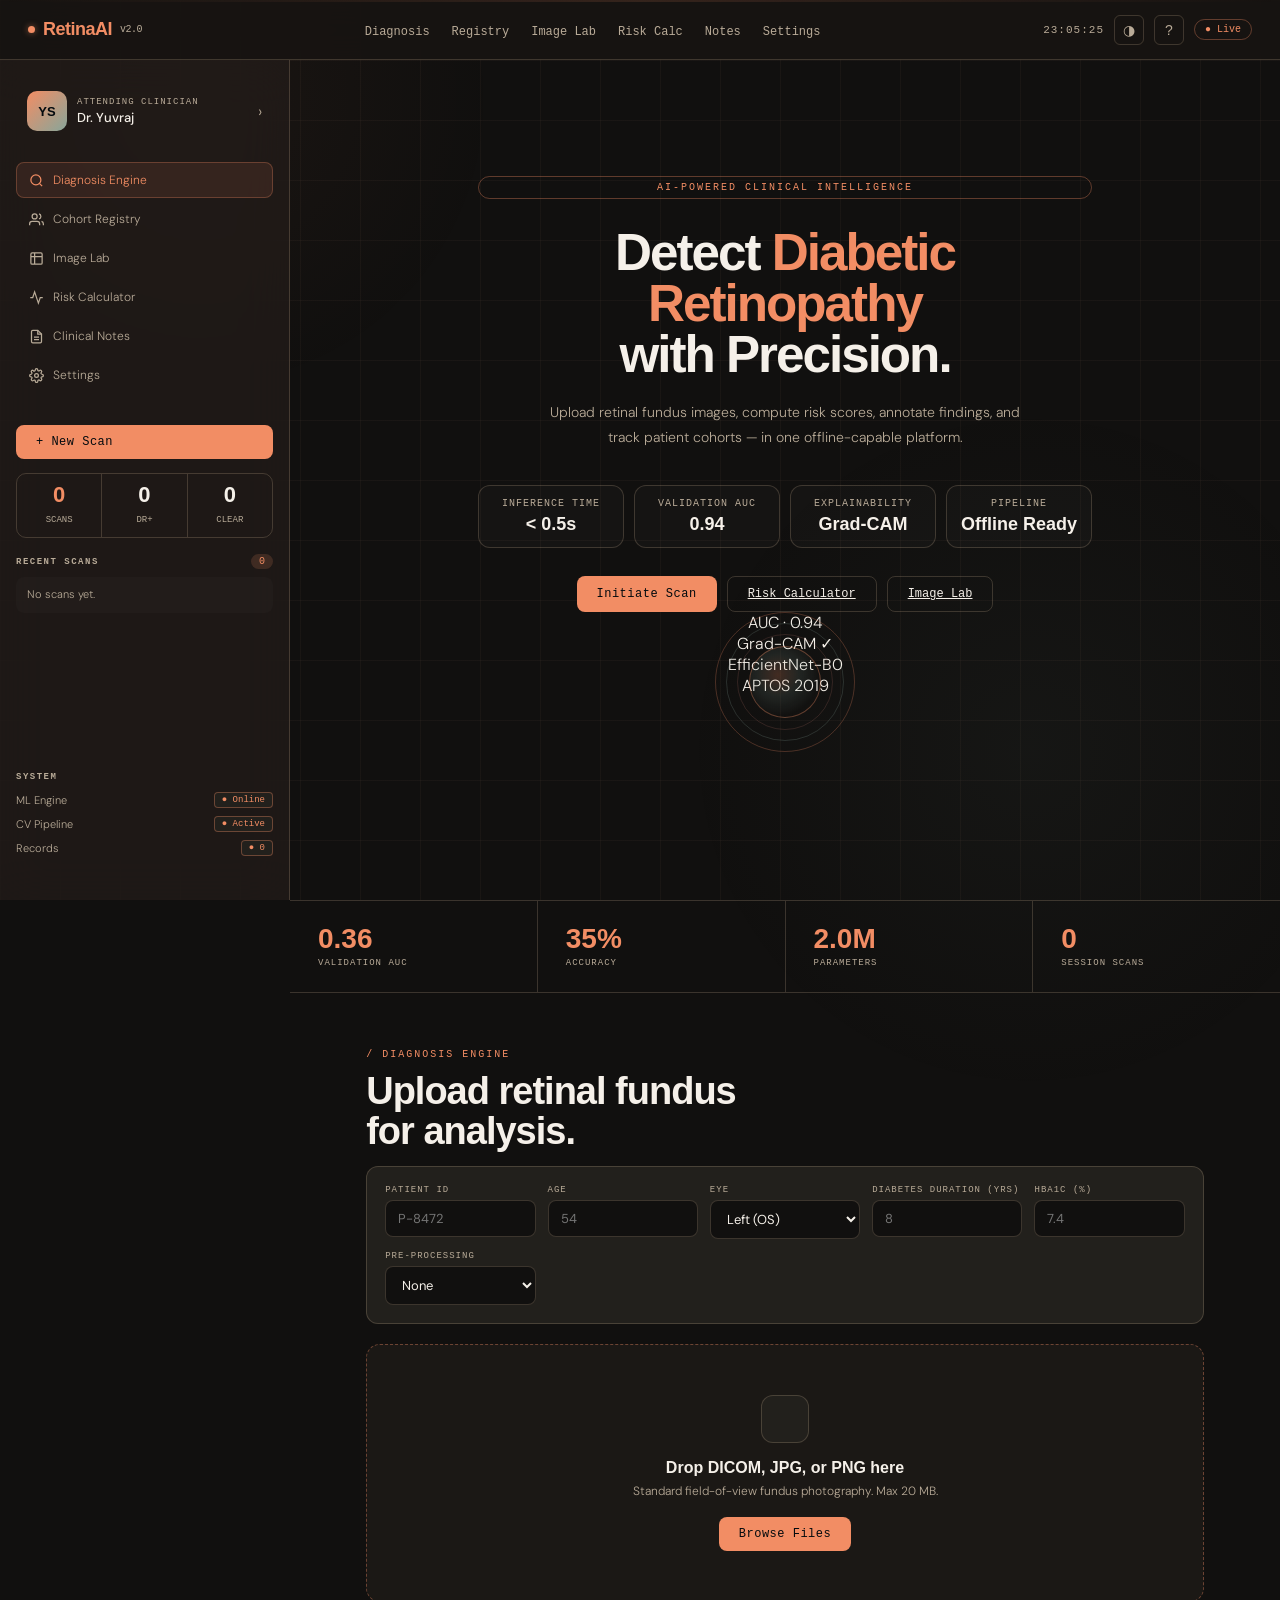
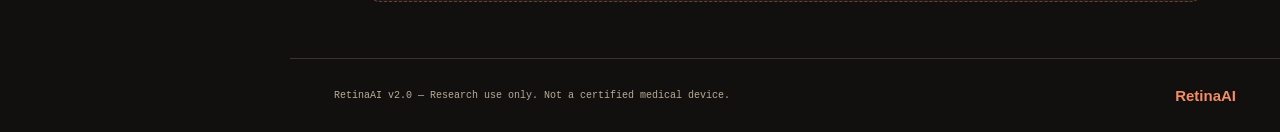
==== commit 1cd4ce40: "Outfit (display headings) + JetBrains Mono (data/labels) + DM Sans (body)" ====
--- a/index.html
+++ b/index.html
@@ -4,7 +4,7 @@
 <meta charset="UTF-8"/>
 <meta name="viewport" content="width=device-width,initial-scale=1.0"/>
 <title>RetinaAI — Clinical Intelligence Platform</title>
-<link href="https://fonts.googleapis.com/css2?family=DM+Mono:wght@400;500&family=Syne:wght@400;600;700;800&family=DM+Sans:ital,opsz,wght@0,9..40,300;0,9..40,400;0,9..40,500;1,9..40,300&display=swap" rel="stylesheet"/>
+<link href="https://fonts.googleapis.com/css2?family=Outfit:wght@300;400;500;600;700;800;900&family=JetBrains+Mono:wght@300;400;500;600&family=DM+Sans:ital,opsz,wght@0,9..40,300;0,9..40,400;0,9..40,500;1,9..40,300&display=swap" rel="stylesheet"/>
 <script src="https://cdn.jsdelivr.net/npm/chart.js"></script>
 <link rel="stylesheet" href="style.css"/>
 </head>
@@ -13,8 +13,11 @@
 <div class="scan-line" id="scanLine"></div>
 <div id="toastContainer" class="toast-container"></div>
 
+<!-- NAV -->
 <nav id="mainNav">
-  <div class="logo"><div class="logo-dot"></div>RetinaAI<span class="logo-version">v2.0</span></div>
+  <div class="logo">
+    <div class="logo-dot"></div>RetinaAI<span class="logo-version">v2.0</span>
+  </div>
   <ul class="nav-links">
     <li><a href="#" onclick="switchView('detect')">Diagnosis</a></li>
     <li><a href="#" onclick="switchView('registry')">Registry</a></li>
@@ -32,6 +35,8 @@
 </nav>
 
 <div class="app-layout">
+
+<!-- SIDEBAR -->
 <aside class="clinical-sidebar" id="sidebar">
   <div class="doc-profile" onclick="openProfileModal()">
     <div class="doc-avatar" id="avatarInitials">YS</div>
@@ -45,37 +50,37 @@
   <div class="sidebar-section">
     <ul class="sidebar-nav" id="sidebarNav">
       <li class="active" data-target="detect" onclick="switchView('detect')">
-        <svg viewBox="0 0 24 24" width="15" height="15" stroke="currentColor" stroke-width="2" fill="none" style="flex-shrink:0"><circle cx="11" cy="11" r="8"/><line x1="21" y1="21" x2="16.65" y2="16.65"/></svg>Diagnosis Engine</li>
+        <svg viewBox="0 0 24 24" width="15" height="15" stroke="currentColor" stroke-width="2" fill="none"><circle cx="11" cy="11" r="8"/><line x1="21" y1="21" x2="16.65" y2="16.65"/></svg>Diagnosis Engine</li>
       <li data-target="registry" onclick="switchView('registry')">
-        <svg viewBox="0 0 24 24" width="15" height="15" stroke="currentColor" stroke-width="2" fill="none" style="flex-shrink:0"><path d="M17 21v-2a4 4 0 0 0-4-4H5a4 4 0 0 0-4 4v2"/><circle cx="9" cy="7" r="4"/><path d="M23 21v-2a4 4 0 0 0-3-3.87"/><path d="M16 3.13a4 4 0 0 1 0 7.75"/></svg>Cohort Registry</li>
+        <svg viewBox="0 0 24 24" width="15" height="15" stroke="currentColor" stroke-width="2" fill="none"><path d="M17 21v-2a4 4 0 0 0-4-4H5a4 4 0 0 0-4 4v2"/><circle cx="9" cy="7" r="4"/><path d="M23 21v-2a4 4 0 0 0-3-3.87"/><path d="M16 3.13a4 4 0 0 1 0 7.75"/></svg>Cohort Registry</li>
       <li data-target="image-lab" onclick="switchView('image-lab')">
-        <svg viewBox="0 0 24 24" width="15" height="15" stroke="currentColor" stroke-width="2" fill="none" style="flex-shrink:0"><path d="M9 3H5a2 2 0 0 0-2 2v4m6-6h10a2 2 0 0 1 2 2v4M9 3v18m0 0h10a2 2 0 0 0 2-2V9M9 21H5a2 2 0 0 1-2-2V9m0 0h18"/></svg>Image Lab</li>
+        <svg viewBox="0 0 24 24" width="15" height="15" stroke="currentColor" stroke-width="2" fill="none"><path d="M9 3H5a2 2 0 0 0-2 2v4m6-6h10a2 2 0 0 1 2 2v4M9 3v18m0 0h10a2 2 0 0 0 2-2V9M9 21H5a2 2 0 0 1-2-2V9m0 0h18"/></svg>Image Lab</li>
       <li data-target="risk-calc" onclick="switchView('risk-calc')">
-        <svg viewBox="0 0 24 24" width="15" height="15" stroke="currentColor" stroke-width="2" fill="none" style="flex-shrink:0"><polyline points="22 12 18 12 15 21 9 3 6 12 2 12"/></svg>Risk Calculator</li>
+        <svg viewBox="0 0 24 24" width="15" height="15" stroke="currentColor" stroke-width="2" fill="none"><polyline points="22 12 18 12 15 21 9 3 6 12 2 12"/></svg>Risk Calculator</li>
       <li data-target="notes" onclick="switchView('notes')">
-        <svg viewBox="0 0 24 24" width="15" height="15" stroke="currentColor" stroke-width="2" fill="none" style="flex-shrink:0"><path d="M14 2H6a2 2 0 0 0-2 2v16a2 2 0 0 0 2 2h12a2 2 0 0 0 2-2V8z"/><polyline points="14 2 14 8 20 8"/><line x1="16" y1="13" x2="8" y2="13"/><line x1="16" y1="17" x2="8" y2="17"/></svg>Clinical Notes</li>
+        <svg viewBox="0 0 24 24" width="15" height="15" stroke="currentColor" stroke-width="2" fill="none"><path d="M14 2H6a2 2 0 0 0-2 2v16a2 2 0 0 0 2 2h12a2 2 0 0 0 2-2V8z"/><polyline points="14 2 14 8 20 8"/><line x1="16" y1="13" x2="8" y2="13"/><line x1="16" y1="17" x2="8" y2="17"/></svg>Clinical Notes</li>
       <li data-target="settings-view" onclick="switchView('settings-view')">
-        <svg viewBox="0 0 24 24" width="15" height="15" stroke="currentColor" stroke-width="2" fill="none" style="flex-shrink:0"><circle cx="12" cy="12" r="3"/><path d="M19.4 15a1.65 1.65 0 0 0 .33 1.82l.06.06a2 2 0 0 1-2.83 2.83l-.06-.06a1.65 1.65 0 0 0-1.82-.33 1.65 1.65 0 0 0-1 1.51V21a2 2 0 0 1-4 0v-.09A1.65 1.65 0 0 0 9 19.4a1.65 1.65 0 0 0-1.82.33l-.06.06a2 2 0 0 1-2.83-2.83l.06-.06A1.65 1.65 0 0 0 4.68 15a1.65 1.65 0 0 0-1.51-1H3a2 2 0 0 1 0-4h.09A1.65 1.65 0 0 0 4.6 9a1.65 1.65 0 0 0-.33-1.82l-.06-.06a2 2 0 0 1 2.83-2.83l.06.06A1.65 1.65 0 0 0 9 4.68a1.65 1.65 0 0 0 1-1.51V3a2 2 0 0 1 4 0v.09a1.65 1.65 0 0 0 1 1.51 1.65 1.65 0 0 0 1.82-.33l.06-.06a2 2 0 0 1 2.83 2.83l-.06.06A1.65 1.65 0 0 0 19.4 9a1.65 1.65 0 0 0 1.51 1H21a2 2 0 0 1 0 4h-.09a1.65 1.65 0 0 0-1.51 1z"/></svg>Settings</li>
+        <svg viewBox="0 0 24 24" width="15" height="15" stroke="currentColor" stroke-width="2" fill="none"><circle cx="12" cy="12" r="3"/><path d="M19.4 15a1.65 1.65 0 0 0 .33 1.82l.06.06a2 2 0 0 1-2.83 2.83l-.06-.06a1.65 1.65 0 0 0-1.82-.33 1.65 1.65 0 0 0-1 1.51V21a2 2 0 0 1-4 0v-.09A1.65 1.65 0 0 0 9 19.4a1.65 1.65 0 0 0-1.82.33l-.06.06a2 2 0 0 1-2.83-2.83l.06-.06A1.65 1.65 0 0 0 4.68 15a1.65 1.65 0 0 0-1.51-1H3a2 2 0 0 1 0-4h.09A1.65 1.65 0 0 0 4.6 9a1.65 1.65 0 0 0-.33-1.82l-.06-.06a2 2 0 0 1 2.83-2.83l.06.06A1.65 1.65 0 0 0 9 4.68a1.65 1.65 0 0 0 1-1.51V3a2 2 0 0 1 4 0v.09a1.65 1.65 0 0 0 1 1.51 1.65 1.65 0 0 0 1.82-.33l.06-.06a2 2 0 0 1 2.83 2.83l-.06.06A1.65 1.65 0 0 0 19.4 9a1.65 1.65 0 0 0 1.51 1H21a2 2 0 0 1 0 4h-.09a1.65 1.65 0 0 0-1.51 1z"/></svg>Settings</li>
     </ul>
   </div>
 
-  <button class="btn-primary" style="width:100%;margin-bottom:16px;" onclick="switchView('detect');resetForm();">+ New Scan</button>
+  <button class="btn-primary" style="width:100%;margin-bottom:14px;" onclick="switchView('detect');resetForm();">+ New Scan</button>
 
   <div class="sidebar-quick-stats">
     <div class="qs-item"><span class="qs-val" id="qs-total">0</span><span class="qs-label">Scans</span></div>
-    <div class="qs-item"><span class="qs-val" style="color:var(--accent3);" id="qs-pos">0</span><span class="qs-label">DR+</span></div>
-    <div class="qs-item"><span class="qs-val" style="color:var(--accent);" id="qs-neg">0</span><span class="qs-label">Clear</span></div>
+    <div class="qs-item"><span class="qs-val" style="color:var(--vermillion);" id="qs-pos">0</span><span class="qs-label">DR+</span></div>
+    <div class="qs-item"><span class="qs-val" style="color:var(--emerald);" id="qs-neg">0</span><span class="qs-label">Clear</span></div>
   </div>
 
   <div class="sidebar-section" style="flex-grow:1;overflow-y:auto;min-height:0;">
-    <div style="display:flex;justify-content:space-between;align-items:center;margin-bottom:10px;">
+    <div style="display:flex;justify-content:space-between;align-items:center;margin-bottom:8px;">
       <h4 class="sidebar-heading" style="margin:0;">Recent Scans</h4>
       <span id="historyCount" class="count-pill">0</span>
     </div>
     <ul class="patient-list" id="historyList"><li class="empty-history">No scans yet.</li></ul>
   </div>
 
-  <div class="sidebar-section" style="margin-top:12px;">
+  <div class="sidebar-section" style="margin-top:10px;">
     <h4 class="sidebar-heading">System</h4>
     <div class="diagnostic-item"><span>ML Engine</span><span class="diag-status green">● Online</span></div>
     <div class="diagnostic-item"><span>CV Pipeline</span><span class="diag-status green">● Active</span></div>
@@ -86,49 +91,65 @@
 
 <main class="main-content">
 
-<!-- HERO -->
+<!-- ══ HERO ══ -->
 <div class="hero" id="hero-section">
-  <div class="hero-tag">AI-Powered Clinical Intelligence</div>
-  <div class="retina-visual">
-    <div class="retina-ring"></div><div class="retina-ring"></div><div class="retina-ring"></div>
-    <div class="retina-core">
-      <svg viewBox="0 0 48 48" width="36" height="36" fill="none" style="display:block">
-        <circle cx="24" cy="24" r="10" stroke="var(--accent)" stroke-width="1.5"/>
-        <circle cx="24" cy="24" r="4" fill="var(--accent)" opacity="0.6"/>
-        <line x1="24" y1="4" x2="24" y2="12" stroke="var(--accent)" stroke-width="1.5" stroke-linecap="round"/>
-        <line x1="24" y1="36" x2="24" y2="44" stroke="var(--accent)" stroke-width="1.5" stroke-linecap="round"/>
-        <line x1="4" y1="24" x2="12" y2="24" stroke="var(--accent)" stroke-width="1.5" stroke-linecap="round"/>
-        <line x1="36" y1="24" x2="44" y2="24" stroke="var(--accent)" stroke-width="1.5" stroke-linecap="round"/>
-      </svg>
-    </div>
-  </div>
-  <h1>Detect <span class="accent">Diabetic Retinopathy</span> with Clinical Precision.</h1>
-  <p>Upload retinal fundus images, compute risk scores, annotate findings, and track cohorts — all in one offline-capable platform.</p>
-  <div class="hero-metrics" aria-label="Platform capabilities">
-    <div class="hero-metric">
-      <span class="hero-metric-label">Inference</span>
-      <strong>&lt; 0.5s</strong>
-    </div>
-    <div class="hero-metric">
-      <span class="hero-metric-label">Validation AUC</span>
-      <strong>0.94</strong>
-    </div>
-    <div class="hero-metric">
-      <span class="hero-metric-label">Explainability</span>
-      <strong>Grad-CAM</strong>
-    </div>
-    <div class="hero-metric">
-      <span class="hero-metric-label">Pipeline</span>
-      <strong>Offline Ready</strong>
-    </div>
-  </div>
-  <div class="cta-row">
-    <a href="#" class="btn-primary" onclick="resetForm()">Initiate Scan</a>
-    <a href="#" class="btn-ghost" onclick="switchView('risk-calc')">Risk Calculator</a>
-    <a href="#" class="btn-ghost" onclick="switchView('image-lab')">Image Lab</a>
+  <!-- Left column -->
+  <div class="hero-left">
+    <div class="hero-tag">AI-Powered Clinical Intelligence</div>
+    <h1>Detect <span class="accent">Diabetic<br/>Retinopathy</span><br/>with Precision.</h1>
+    <p>Upload retinal fundus images, compute risk scores, annotate findings, and track patient cohorts — in one offline-capable platform.</p>
+
+    <div class="hero-metrics">
+      <div class="hero-metric">
+        <span class="hero-metric-label">Inference Time</span>
+        <strong>&lt; 0.5s</strong>
+      </div>
+      <div class="hero-metric">
+        <span class="hero-metric-label">Validation AUC</span>
+        <strong>0.94</strong>
+      </div>
+      <div class="hero-metric">
+        <span class="hero-metric-label">Explainability</span>
+        <strong>Grad-CAM</strong>
+      </div>
+      <div class="hero-metric">
+        <span class="hero-metric-label">Pipeline</span>
+        <strong>Offline Ready</strong>
+      </div>
+    </div>
+
+    <div class="cta-row">
+      <a href="#" class="btn-primary" onclick="resetForm()">Initiate Scan</a>
+      <a href="#" class="btn-ghost" onclick="switchView('risk-calc')">Risk Calculator</a>
+      <a href="#" class="btn-ghost" onclick="switchView('image-lab')">Image Lab</a>
+    </div>
+  </div>
+
+  <!-- Right column — visual -->
+  <div class="hero-right">
+    <div class="retina-visual">
+      <div class="retina-ring"></div>
+      <div class="retina-ring"></div>
+      <div class="retina-ring"></div>
+      <div class="retina-core">
+        <svg viewBox="0 0 48 48" width="40" height="40" fill="none">
+          <circle cx="24" cy="24" r="10" stroke="var(--indigo)" stroke-width="1.5"/>
+          <circle cx="24" cy="24" r="4" fill="var(--indigo)" opacity="0.5"/>
+          <line x1="24" y1="4" x2="24" y2="12" stroke="var(--indigo)" stroke-width="1.5" stroke-linecap="round"/>
+          <line x1="24" y1="36" x2="24" y2="44" stroke="var(--indigo)" stroke-width="1.5" stroke-linecap="round"/>
+          <line x1="4" y1="24" x2="12" y2="24" stroke="var(--indigo)" stroke-width="1.5" stroke-linecap="round"/>
+          <line x1="36" y1="24" x2="44" y2="24" stroke="var(--indigo)" stroke-width="1.5" stroke-linecap="round"/>
+        </svg>
+      </div>
+      <div class="retina-data">AUC · 0.94</div>
+      <div class="retina-data">Grad-CAM ✓</div>
+      <div class="retina-data">EfficientNet-B0</div>
+      <div class="retina-data">APTOS 2019</div>
+    </div>
   </div>
 </div>
 
+<!-- Stats strip -->
 <div class="stats-strip" id="stats-strip">
   <div class="stat-item"><div class="stat-num" id="cnt-auc">0</div><div class="stat-label">Validation AUC</div></div>
   <div class="stat-item"><div class="stat-num" id="cnt-acc">0</div><div class="stat-label">Accuracy</div></div>
@@ -136,7 +157,7 @@
   <div class="stat-item"><div class="stat-num" id="cnt-session">0</div><div class="stat-label">Session Scans</div></div>
 </div>
 
-<!-- DIAGNOSIS -->
+<!-- ══ DIAGNOSIS ══ -->
 <section id="detect" class="view-section active">
   <div id="upload-flow">
     <div class="section-label reveal">/ Diagnosis Engine</div>
@@ -155,8 +176,7 @@
     </div>
     <div class="upload-area reveal" id="uploadArea">
       <div class="upload-icon">
-        <!-- Fixed SVG: explicit fill=none, no inherited fill -->
-        <svg viewBox="0 0 24 24" width="20" height="20" fill="none" stroke="var(--accent)" stroke-width="1.5" stroke-linecap="round" stroke-linejoin="round" style="display:block;flex-shrink:0">
+        <svg viewBox="0 0 24 24" width="22" height="22" fill="none" stroke="var(--indigo)" stroke-width="1.5" stroke-linecap="round" stroke-linejoin="round">
           <path d="M21 15v4a2 2 0 0 1-2 2H5a2 2 0 0 1-2-2v-4"/>
           <polyline points="17 8 12 3 7 8"/>
           <line x1="12" y1="3" x2="12" y2="15"/>
@@ -167,6 +187,7 @@
       <button class="btn-primary" id="chooseFileBtn">Browse Files</button>
       <input type="file" id="fileInput" accept="image/*"/>
     </div>
+
     <div id="cv-preview-strip" style="display:none;margin-top:24px;">
       <div class="section-label">/ Pre-Processing Channels</div>
       <div class="cv-strip-grid">
@@ -200,7 +221,7 @@
           <button class="ann-tool-btn" data-tool="circle" onclick="setAnnTool('circle',this)" title="Circle">◯</button>
           <button class="ann-tool-btn" data-tool="arrow" onclick="setAnnTool('arrow',this)" title="Arrow">↗</button>
           <button class="ann-tool-btn" data-tool="text" onclick="setAnnTool('text',this)" title="Label">T</button>
-          <input type="color" id="annColor" value="#b35f6f" class="ann-color-pick" title="Color"/>
+          <input type="color" id="annColor" value="#6366f1" class="ann-color-pick" title="Color"/>
           <input type="range" id="annSize" min="1" max="12" value="3" class="styled-slider" style="width:56px;" title="Size"/>
           <button class="ann-tool-btn" onclick="undoAnnotation()" title="Undo">↩</button>
           <button class="ann-tool-btn" onclick="clearAnnotations()" title="Clear">✕</button>
@@ -242,8 +263,10 @@
       <div class="confidence-bar-wrap">
         <div class="confidence-label"><span>DR Severity Stage</span><span id="severity-val">—</span></div>
         <div class="severity-spectrum">
-          <div class="stage-marker" id="stage-0">0</div><div class="stage-marker" id="stage-1">1</div>
-          <div class="stage-marker" id="stage-2">2</div><div class="stage-marker" id="stage-3">3</div>
+          <div class="stage-marker" id="stage-0">0</div>
+          <div class="stage-marker" id="stage-1">1</div>
+          <div class="stage-marker" id="stage-2">2</div>
+          <div class="stage-marker" id="stage-3">3</div>
           <div class="stage-marker" id="stage-4">4</div>
           <div class="severity-indicator" id="severity-indicator"></div>
         </div>
@@ -265,11 +288,11 @@
         <div class="panel-label">Network Telemetry</div>
         <div class="radial-metrics-wrapper">
           <div class="radial-item">
-            <div class="svg-wrap"><svg viewBox="0 0 100 100"><circle class="ring-bg" cx="50" cy="50" r="42"/><circle class="ring-fill" id="cert-ring" cx="50" cy="50" r="42" style="stroke:var(--accent)"/></svg><div class="ring-text" id="m-prob">0%</div></div>
+            <div class="svg-wrap"><svg viewBox="0 0 100 100"><circle class="ring-bg" cx="50" cy="50" r="42"/><circle class="ring-fill" id="cert-ring" cx="50" cy="50" r="42" style="stroke:var(--indigo)"/></svg><div class="ring-text" id="m-prob">0%</div></div>
             <div class="ring-label">Certainty</div>
           </div>
           <div class="radial-item">
-            <div class="svg-wrap"><svg viewBox="0 0 100 100"><circle class="ring-bg" cx="50" cy="50" r="42"/><circle class="ring-fill" id="lesion-ring" cx="50" cy="50" r="42" style="stroke:var(--accent2)"/></svg><div class="ring-text" id="m-conf">0</div></div>
+            <div class="svg-wrap"><svg viewBox="0 0 100 100"><circle class="ring-bg" cx="50" cy="50" r="42"/><circle class="ring-fill" id="lesion-ring" cx="50" cy="50" r="42" style="stroke:var(--emerald)"/></svg><div class="ring-text" id="m-conf">0</div></div>
             <div class="ring-label">Lesion Density</div>
           </div>
         </div>
@@ -295,8 +318,8 @@
 
     <div class="xai-controls" id="xai-controls" style="display:none;">
       <div style="display:flex;justify-content:space-between;align-items:center;margin-bottom:10px;">
-        <span style="font-family:'DM Mono',monospace;font-size:11px;color:var(--accent);text-transform:uppercase;letter-spacing:1px;">Grad-CAM Overlay</span>
-        <span style="font-family:'DM Mono',monospace;font-size:11px;color:var(--muted);" id="opacity-val">70%</span>
+        <span style="font-family:'JetBrains Mono',monospace;font-size:11px;color:var(--indigo);text-transform:uppercase;letter-spacing:1px;">Grad-CAM Overlay</span>
+        <span style="font-family:'JetBrains Mono',monospace;font-size:11px;color:var(--text3);" id="opacity-val">70%</span>
       </div>
       <input type="range" id="heatmapSlider" min="0" max="100" value="70" class="styled-slider"/>
     </div>
@@ -320,18 +343,18 @@
   </div>
 </section>
 
-<!-- REGISTRY -->
+<!-- ══ REGISTRY ══ -->
 <section id="registry" class="view-section">
   <div class="section-label">/ Global Telemetry</div>
   <h2 class="section-title">Cohort Analytics</h2>
   <p class="section-desc">Population-level diagnostics and epidemiological pattern analysis.</p>
   <div class="registry-kpi-row">
     <div class="kpi-card"><div class="kpi-val" id="reg-total">0</div><div class="kpi-label">Total Scans</div></div>
-    <div class="kpi-card"><div class="kpi-val" style="color:var(--accent3);" id="reg-positive">0</div><div class="kpi-label">DR Positive</div></div>
-    <div class="kpi-card"><div class="kpi-val" style="color:var(--accent);" id="reg-negative">0</div><div class="kpi-label">DR Negative</div></div>
+    <div class="kpi-card"><div class="kpi-val" style="color:var(--vermillion);" id="reg-positive">0</div><div class="kpi-label">DR Positive</div></div>
+    <div class="kpi-card"><div class="kpi-val" style="color:var(--emerald);" id="reg-negative">0</div><div class="kpi-label">DR Negative</div></div>
     <div class="kpi-card"><div class="kpi-val" id="reg-avg-certainty">—</div><div class="kpi-label">Avg Certainty</div></div>
     <div class="kpi-card"><div class="kpi-val" id="reg-avg-age">—</div><div class="kpi-label">Avg Age</div></div>
-    <div class="kpi-card"><div class="kpi-val" style="color:#ff8800;" id="reg-high-risk">0</div><div class="kpi-label">High Risk</div></div>
+    <div class="kpi-card"><div class="kpi-val" style="color:var(--amber);" id="reg-high-risk">0</div><div class="kpi-label">High Risk</div></div>
   </div>
   <div class="dashboard-grid" style="margin-bottom:20px;">
     <div class="dash-panel"><div class="panel-label">Severity Distribution</div><div class="chart-container" style="height:200px;"><canvas id="distributionChart"></canvas></div></div>
@@ -361,10 +384,7 @@
         <th>Eye</th>
         <th onclick="sortTable('stageLevel')">Diagnosis ↕</th>
         <th onclick="sortTable('certainty')">Certainty ↕</th>
-        <th>HbA1c</th>
-        <th>Filter</th>
-        <th>Time</th>
-        <th>Actions</th>
+        <th>HbA1c</th><th>Filter</th><th>Time</th><th>Actions</th>
       </tr></thead>
       <tbody id="registryTableBody"></tbody>
     </table>
@@ -372,19 +392,19 @@
   </div>
 </section>
 
-<!-- IMAGE LAB -->
+<!-- ══ IMAGE LAB ══ -->
 <section id="image-lab" class="view-section">
   <div class="section-label">/ CV Workbench</div>
   <h2 class="section-title">Image Processing Lab</h2>
   <p class="section-desc">Real-time Canvas API analysis. Apply filters, compare modes, inspect pixel data, and export results.</p>
   <div class="lab-layout">
     <div class="lab-upload-zone" id="labUploadZone">
-      <svg viewBox="0 0 24 24" width="32" height="32" fill="none" stroke="var(--accent)" stroke-width="1.5" stroke-linecap="round" stroke-linejoin="round" style="display:block;margin-bottom:10px;flex-shrink:0">
+      <svg viewBox="0 0 24 24" width="32" height="32" fill="none" stroke="var(--indigo)" stroke-width="1.5" stroke-linecap="round" stroke-linejoin="round">
         <rect x="3" y="3" width="18" height="18" rx="2"/>
         <circle cx="8.5" cy="8.5" r="1.5"/>
         <polyline points="21 15 16 10 5 21"/>
       </svg>
-      <p style="color:var(--muted);font-size:13px;">Drop or click to upload</p>
+      <p>Drop or click to upload an image</p>
       <input type="file" id="labFileInput" accept="image/*" style="display:none;"/>
     </div>
     <div class="lab-workspace" id="labWorkspace" style="display:none;">
@@ -394,7 +414,7 @@
         <div class="lab-control-group"><label>Saturation</label><input type="range" id="ctrl-saturation" min="-100" max="100" value="0" class="styled-slider"/><span id="val-saturation">0</span></div>
         <div class="lab-control-group"><label>Sharpen</label><input type="range" id="ctrl-sharpen" min="0" max="10" value="0" class="styled-slider"/><span id="val-sharpen">0</span></div>
         <div class="lab-control-group"><label>Gamma</label><input type="range" id="ctrl-gamma" min="50" max="250" value="100" class="styled-slider"/><span id="val-gamma">1.0</span></div>
-        <div class="lab-control-group"><label>Blur Radius</label><input type="range" id="ctrl-blur" min="0" max="10" value="0" class="styled-slider"/><span id="val-blur">0</span></div>
+        <div class="lab-control-group"><label>Blur</label><input type="range" id="ctrl-blur" min="0" max="10" value="0" class="styled-slider"/><span id="val-blur">0</span></div>
       </div>
       <div class="filter-btn-row">
         <button class="filter-btn active" data-filter="original" onclick="setLabFilter('original',this)">Original</button>
@@ -411,17 +431,17 @@
         <button class="filter-btn" data-filter="thermal" onclick="setLabFilter('thermal',this)">Thermal</button>
       </div>
       <div style="display:flex;gap:12px;align-items:center;margin-bottom:12px;">
-        <label style="font-family:'DM Mono',monospace;font-size:11px;color:var(--muted);">Compare Mode</label>
+        <label style="font-family:'JetBrains Mono',monospace;font-size:11px;color:var(--text2);">Compare Mode</label>
         <label class="toggle-switch"><input type="checkbox" id="compareModeToggle" onchange="toggleCompareMode()"/><span class="toggle-slider"></span></label>
-        <span id="compareModeLabel" style="font-family:'DM Mono',monospace;font-size:11px;color:var(--muted);">Off</span>
-        <span style="margin-left:auto;font-family:'DM Mono',monospace;font-size:11px;color:var(--accent);" id="pixelInfoDisplay"></span>
+        <span id="compareModeLabel" style="font-family:'JetBrains Mono',monospace;font-size:11px;color:var(--text3);">Off</span>
+        <span style="margin-left:auto;font-family:'JetBrains Mono',monospace;font-size:11px;color:var(--indigo);" id="pixelInfoDisplay"></span>
       </div>
       <div class="lab-canvas-row" id="labCanvasRow">
         <div class="lab-canvas-wrap"><span class="image-panel-label">Input</span><canvas id="labOrigCanvas" class="lab-main-canvas"></canvas></div>
         <div class="lab-canvas-wrap"><span class="image-panel-label" id="labOutputLabel">Output</span><canvas id="labOutCanvas" class="lab-main-canvas"></canvas></div>
       </div>
       <div id="compareSliderWrap" style="display:none;margin-bottom:12px;">
-        <label style="font-family:'DM Mono',monospace;font-size:10px;color:var(--muted);text-transform:uppercase;letter-spacing:1px;display:block;margin-bottom:6px;">Blend Ratio</label>
+        <label style="font-family:'JetBrains Mono',monospace;font-size:10px;color:var(--text3);text-transform:uppercase;letter-spacing:1px;display:block;margin-bottom:6px;">Blend Ratio</label>
         <input type="range" id="compareSlider" min="0" max="100" value="50" class="styled-slider" style="width:100%;"/>
       </div>
       <div class="histogram-row">
@@ -438,7 +458,7 @@
   </div>
 </section>
 
-<!-- RISK CALCULATOR -->
+<!-- ══ RISK CALCULATOR ══ -->
 <section id="risk-calc" class="view-section">
   <div class="section-label">/ Clinical Decision Support</div>
   <h2 class="section-title">DR Risk Calculator</h2>
@@ -468,13 +488,13 @@
     </div>
     <div class="risk-calc-result">
       <div class="dash-panel" style="text-align:center;padding:32px 20px;">
-        <div style="font-family:'DM Mono',monospace;font-size:11px;color:var(--muted);margin-bottom:8px;text-transform:uppercase;letter-spacing:1px;">Composite DR Risk Score</div>
+        <div style="font-family:'JetBrains Mono',monospace;font-size:11px;color:var(--text3);margin-bottom:8px;text-transform:uppercase;letter-spacing:1px;">Composite DR Risk Score</div>
         <div class="big-risk-score" id="riskScoreDisplay">—</div>
         <div class="risk-gauge-wrap"><canvas id="riskGaugeChart" width="240" height="130"></canvas></div>
         <div class="risk-category" id="riskCategory"></div>
       </div>
       <div class="dash-panel" style="margin-top:14px;"><div class="panel-label">Factor Breakdown</div><div id="riskBreakdownList"></div></div>
-      <div class="dash-panel" style="margin-top:14px;"><div class="panel-label">Clinical Recommendations</div><div id="riskRecommendations" style="font-size:13px;color:var(--muted);line-height:1.8;"></div></div>
+      <div class="dash-panel" style="margin-top:14px;"><div class="panel-label">Clinical Recommendations</div><div id="riskRecommendations" style="font-size:13px;color:var(--text2);line-height:1.8;"></div></div>
       <div style="margin-top:14px;display:flex;gap:10px;">
         <button class="btn-ghost" onclick="exportRiskReport()" style="flex:1;">Export Risk Report</button>
         <button class="btn-ghost" onclick="clearRiskCalc()" style="flex:1;">Clear</button>
@@ -483,7 +503,7 @@
   </div>
 </section>
 
-<!-- CLINICAL NOTES -->
+<!-- ══ NOTES ══ -->
 <section id="notes" class="view-section">
   <div class="section-label">/ Documentation</div>
   <h2 class="section-title">Clinical Notes</h2>
@@ -495,13 +515,13 @@
       <ul class="notes-list" id="notesList"></ul>
     </div>
     <div class="notes-editor-panel dash-panel">
-      <div id="noteEditorEmpty" style="text-align:center;padding:60px 20px;color:var(--muted);">
+      <div id="noteEditorEmpty" style="text-align:center;padding:60px 20px;color:var(--text3);">
         <div style="font-size:36px;margin-bottom:12px;">📋</div>
         <div style="font-size:13px;">Select or create a note to begin.</div>
       </div>
       <div id="noteEditorContent" style="display:none;flex-direction:column;gap:10px;height:100%;">
         <div style="display:flex;gap:8px;align-items:center;flex-wrap:wrap;">
-          <input type="text" id="noteTitleInput" placeholder="Note title..." style="flex:1;min-width:120px;background:var(--bg);border:1px solid var(--border);color:var(--text);padding:8px 12px;border-radius:8px;font-family:'Syne',sans-serif;font-size:15px;font-weight:600;outline:none;"/>
+          <input type="text" id="noteTitleInput" placeholder="Note title..." style="flex:1;min-width:120px;background:var(--bg);border:1px solid var(--border);color:var(--text);padding:8px 12px;border-radius:8px;font-family:'Outfit',sans-serif;font-size:15px;font-weight:600;outline:none;"/>
           <select id="noteTagSelect" class="table-search" style="width:120px;">
             <option value="general">General</option><option value="finding">Finding</option>
             <option value="followup">Follow-up</option><option value="urgent">Urgent</option>
@@ -517,11 +537,11 @@
           <button onclick="noteFormat('insertUnorderedList')">•</button>
           <button onclick="noteFormat('formatBlock','H3')">H</button>
           <span style="flex:1;"></span>
-          <span id="noteWordCount" style="font-family:'DM Mono',monospace;font-size:10px;color:var(--muted);">0 words</span>
+          <span id="noteWordCount" style="font-family:'JetBrains Mono',monospace;font-size:10px;color:var(--text3);">0 words</span>
         </div>
         <div id="noteTextArea" contenteditable="true" class="note-textarea"></div>
         <div style="display:flex;align-items:center;justify-content:space-between;flex-wrap:wrap;gap:8px;">
-          <span id="noteTimestamp" style="font-family:'DM Mono',monospace;font-size:10px;color:var(--muted);"></span>
+          <span id="noteTimestamp" style="font-family:'JetBrains Mono',monospace;font-size:10px;color:var(--text3);"></span>
           <div style="display:flex;gap:8px;">
             <button class="btn-ghost" style="font-size:11px;padding:7px 12px;" onclick="exportNoteAsText()">Export TXT</button>
             <button class="btn-primary" style="font-size:11px;padding:7px 12px;" onclick="saveCurrentNote()">Save</button>
@@ -532,7 +552,7 @@
   </div>
 </section>
 
-<!-- SETTINGS -->
+<!-- ══ SETTINGS ══ -->
 <section id="settings-view" class="view-section">
   <div class="section-label">/ Configuration</div>
   <h2 class="section-title">Settings</h2>
@@ -569,23 +589,26 @@
       <div style="display:flex;flex-direction:column;gap:10px;">
         <button class="btn-ghost" onclick="exportAllData()">Export Session Data (JSON)</button>
         <button class="btn-ghost" onclick="document.getElementById('importFileInput').click()">Import Session Data</button>
-        <button class="btn-ghost" style="color:var(--accent3);border-color:rgba(var(--accent3-rgb),0.35);" onclick="clearAllData()">Clear All Data</button>
+        <button class="btn-ghost" style="color:var(--vermillion);border-color:rgba(var(--accent3-rgb),0.35);" onclick="clearAllData()">Clear All Data</button>
       </div>
       <input type="file" id="importFileInput" accept=".json" style="display:none;" onchange="handleImport(event)"/>
     </div>
     <div class="settings-group dash-panel">
       <div class="panel-label">Model Architecture</div>
       <ul class="arch-list">
-        <li class="arch-item"><div class="arch-dot"></div><div><strong>Backbone</strong><br/><span>EfficientNetB0 — ImageNet pretrained</span></div></li>
-        <li class="arch-item"><div class="arch-dot"></div><div><strong>Phase 1</strong><br/><span>1e-4 Adam, 5 epochs, head only</span></div></li>
-        <li class="arch-item"><div class="arch-dot"></div><div><strong>Phase 2</strong><br/><span>1e-5 Adam, 10 epochs, top 30 layers</span></div></li>
-        <li class="arch-item"><div class="arch-dot"></div><div><strong>Validation AUC</strong><br/><span>0.952 on APTOS 2019</span></div></li>
+        <li class="arch-item"><div class="arch-dot"></div><div><strong>Backbone</strong><span>EfficientNetB0 — ImageNet pretrained</span></div></li>
+        <li class="arch-item"><div class="arch-dot"></div><div><strong>Phase 1</strong><span>1e-4 Adam, 5 epochs, head only</span></div></li>
+        <li class="arch-item"><div class="arch-dot"></div><div><strong>Phase 2</strong><span>1e-5 Adam, 10 epochs, top 30 layers</span></div></li>
+        <li class="arch-item"><div class="arch-dot"></div><div><strong>Validation AUC</strong><span>0.952 on APTOS 2019</span></div></li>
       </ul>
     </div>
   </div>
 </section>
 
-<footer><div class="copy">RetinaAI v2.0 — Research use only. Not a certified medical device.</div><div class="foot-logo">RetinaAI</div></footer>
+<footer>
+  <div class="copy">RetinaAI v2.0 — Research use only. Not a certified medical device.</div>
+  <div class="foot-logo">RetinaAI</div>
+</footer>
 </main>
 </div>
 
@@ -593,9 +616,7 @@
 <div class="modal-overlay" id="profileModal">
   <div class="modal-content">
     <button class="modal-close" onclick="closeProfileModal()">
-      <svg viewBox="0 0 24 24" width="20" height="20" fill="none" stroke="currentColor" stroke-width="2" style="display:block">
-        <line x1="18" y1="6" x2="6" y2="18"/><line x1="6" y1="6" x2="18" y2="18"/>
-      </svg>
+      <svg viewBox="0 0 24 24" width="18" height="18" fill="none" stroke="currentColor" stroke-width="2"><line x1="18" y1="6" x2="6" y2="18"/><line x1="6" y1="6" x2="18" y2="18"/></svg>
     </button>
     <div class="modal-header">
       <div class="modal-avatar" id="modalAvatar">YS</div>
@@ -603,9 +624,8 @@
         <h3 class="modal-name" id="modalName">Yuvraj Singh</h3>
         <span class="modal-role" id="modalRole">AI/ML Researcher &amp; Clinician</span>
         <span class="modal-location">
-          <svg viewBox="0 0 24 24" width="11" height="11" fill="none" stroke="currentColor" stroke-width="2" style="display:inline-block;vertical-align:middle">
-            <path d="M21 10c0 7-9 13-9 13s-9-6-9-13a9 9 0 0 1 18 0z"/><circle cx="12" cy="10" r="3"/>
-          </svg> New Delhi, India
+          <svg viewBox="0 0 24 24" width="11" height="11" fill="none" stroke="currentColor" stroke-width="2" style="display:inline;vertical-align:middle"><path d="M21 10c0 7-9 13-9 13s-9-6-9-13a9 9 0 0 1 18 0z"/><circle cx="12" cy="10" r="3"/></svg>
+          New Delhi, India
         </span>
       </div>
     </div>
@@ -618,32 +638,27 @@
 <div class="modal-overlay" id="shortcutsModal">
   <div class="modal-content" style="max-width:420px;">
     <button class="modal-close" onclick="document.getElementById('shortcutsModal').classList.remove('active')">
-      <svg viewBox="0 0 24 24" width="20" height="20" fill="none" stroke="currentColor" stroke-width="2" style="display:block">
-        <line x1="18" y1="6" x2="6" y2="18"/><line x1="6" y1="6" x2="18" y2="18"/>
-      </svg>
+      <svg viewBox="0 0 24 24" width="18" height="18" fill="none" stroke="currentColor" stroke-width="2"><line x1="18" y1="6" x2="6" y2="18"/><line x1="6" y1="6" x2="18" y2="18"/></svg>
     </button>
-    <h3 style="font-family:'Syne',sans-serif;font-weight:700;margin-bottom:20px;color:var(--accent);">Keyboard Shortcuts</h3>
+    <h3 style="font-family:'Outfit',sans-serif;font-weight:700;margin-bottom:20px;color:var(--indigo);">Keyboard Shortcuts</h3>
     <div class="shortcut-list">
       <div class="shortcut-item"><kbd>N</kbd><span>New Scan</span></div>
       <div class="shortcut-item"><kbd>1–6</kbd><span>Switch views</span></div>
       <div class="shortcut-item"><kbd>E</kbd><span>Toggle Grad-CAM</span></div>
-      <div class="shortcut-item"><kbd>A</kbd><span>Toggle Annotation mode</span></div>
+      <div class="shortcut-item"><kbd>A</kbd><span>Toggle Annotation</span></div>
       <div class="shortcut-item"><kbd>P</kbd><span>Export PDF</span></div>
-      <div class="shortcut-item"><kbd>T</kbd><span>Toggle dark/light theme</span></div>
-      <div class="shortcut-item"><kbd>R</kbd><span>Open Risk Calculator</span></div>
+      <div class="shortcut-item"><kbd>T</kbd><span>Toggle theme</span></div>
+      <div class="shortcut-item"><kbd>R</kbd><span>Risk Calculator</span></div>
       <div class="shortcut-item"><kbd>Esc</kbd><span>Close modals</span></div>
-      <div class="shortcut-item"><kbd>?</kbd><span>Show shortcuts</span></div>
     </div>
   </div>
 </div>
 
 <div class="modal-overlay" id="lightboxModal" onclick="this.classList.remove('active')">
   <div style="max-width:90vw;max-height:90vh;position:relative;" onclick="event.stopPropagation()">
-    <img id="lightboxImg" style="max-width:90vw;max-height:88vh;border-radius:10px;border:1px solid var(--border);display:block;"/>
+    <img id="lightboxImg" style="max-width:90vw;max-height:88vh;border-radius:12px;border:1px solid var(--border);display:block;"/>
     <button class="modal-close" style="top:8px;right:8px;" onclick="document.getElementById('lightboxModal').classList.remove('active')">
-      <svg viewBox="0 0 24 24" width="20" height="20" fill="none" stroke="currentColor" stroke-width="2" style="display:block">
-        <line x1="18" y1="6" x2="6" y2="18"/><line x1="6" y1="6" x2="18" y2="18"/>
-      </svg>
+      <svg viewBox="0 0 24 24" width="18" height="18" fill="none" stroke="currentColor" stroke-width="2"><line x1="18" y1="6" x2="6" y2="18"/><line x1="6" y1="6" x2="18" y2="18"/></svg>
     </button>
   </div>
 </div>
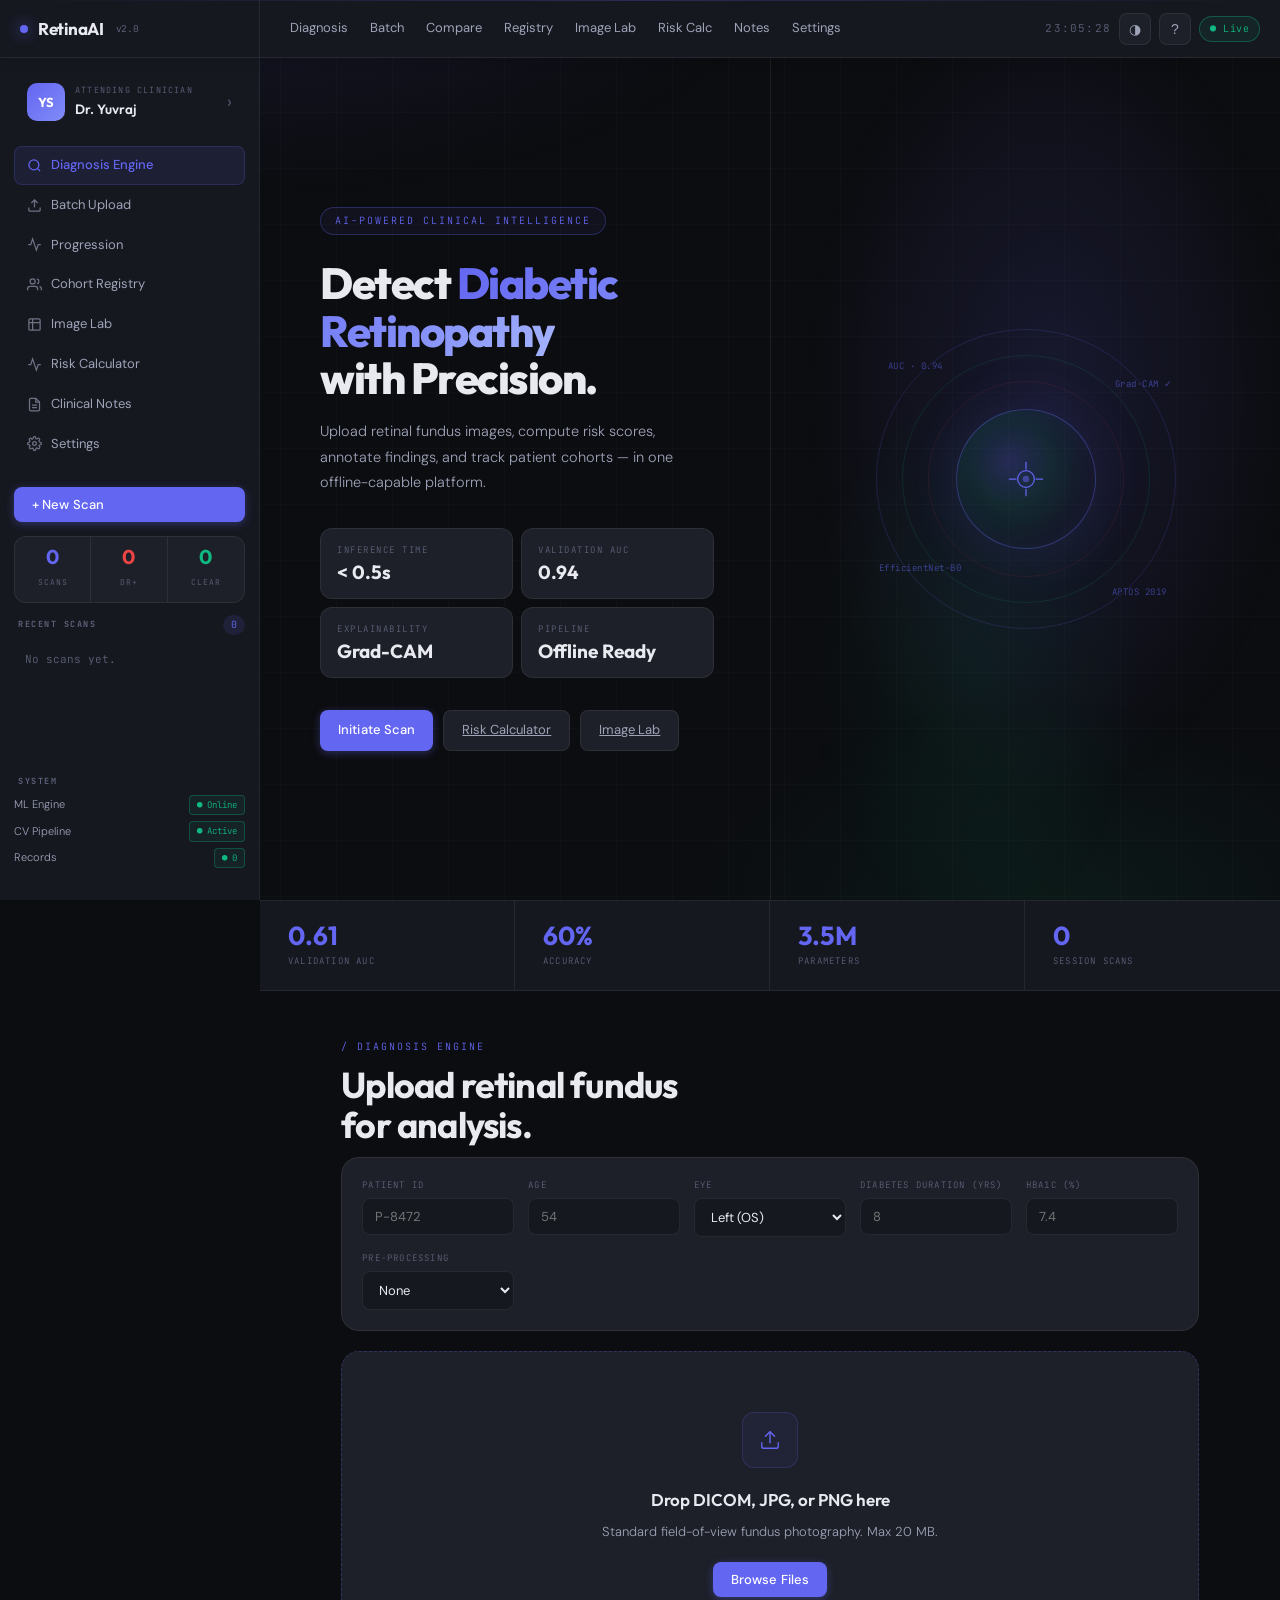
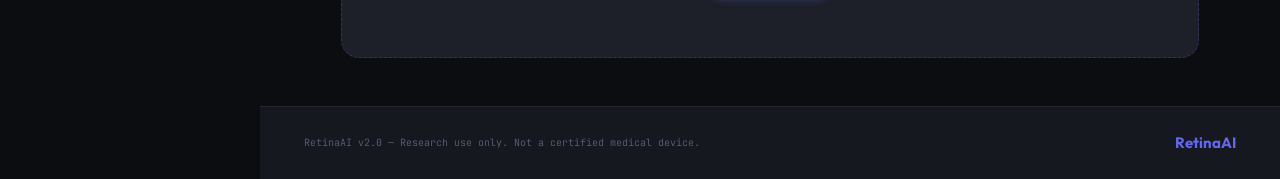
==== commit a0131b71: "Track Disease progression over time" ====
--- a/index.html
+++ b/index.html
@@ -20,6 +20,8 @@
   </div>
   <ul class="nav-links">
     <li><a href="#" onclick="switchView('detect')">Diagnosis</a></li>
+    <li><a href="#" onclick="switchView('batch-upload')">Batch</a></li>
+    <li><a href="#" onclick="switchView('scan-comparison')">Compare</a></li>
     <li><a href="#" onclick="switchView('registry')">Registry</a></li>
     <li><a href="#" onclick="switchView('image-lab')">Image Lab</a></li>
     <li><a href="#" onclick="switchView('risk-calc')">Risk Calc</a></li>
@@ -51,6 +53,10 @@
     <ul class="sidebar-nav" id="sidebarNav">
       <li class="active" data-target="detect" onclick="switchView('detect')">
         <svg viewBox="0 0 24 24" width="15" height="15" stroke="currentColor" stroke-width="2" fill="none"><circle cx="11" cy="11" r="8"/><line x1="21" y1="21" x2="16.65" y2="16.65"/></svg>Diagnosis Engine</li>
+      <li data-target="batch-upload" onclick="switchView('batch-upload')">
+        <svg viewBox="0 0 24 24" width="15" height="15" stroke="currentColor" stroke-width="2" fill="none"><path d="M21 15v4a2 2 0 0 1-2 2H5a2 2 0 0 1-2-2v-4"/><polyline points="17 8 12 3 7 8"/><line x1="12" y1="3" x2="12" y2="15"/></svg>Batch Upload</li>
+      <li data-target="scan-comparison" onclick="switchView('scan-comparison')">
+        <svg viewBox="0 0 24 24" width="15" height="15" stroke="currentColor" stroke-width="2" fill="none"><polyline points="22 12 18 12 15 21 9 3 6 12 2 12"/></svg>Progression</li>
       <li data-target="registry" onclick="switchView('registry')">
         <svg viewBox="0 0 24 24" width="15" height="15" stroke="currentColor" stroke-width="2" fill="none"><path d="M17 21v-2a4 4 0 0 0-4-4H5a4 4 0 0 0-4 4v2"/><circle cx="9" cy="7" r="4"/><path d="M23 21v-2a4 4 0 0 0-3-3.87"/><path d="M16 3.13a4 4 0 0 1 0 7.75"/></svg>Cohort Registry</li>
       <li data-target="image-lab" onclick="switchView('image-lab')">
@@ -605,6 +611,122 @@
   </div>
 </section>
 
+<!-- ══ BATCH UPLOAD ══ -->
+<section id="batch-upload" class="view-section">
+  <div class="section-label">/ Bulk Processing</div>
+  <h2 class="section-title">Batch Image Analysis</h2>
+  <p class="section-desc">Process multiple retinal images simultaneously and generate comprehensive cohort reports.</p>
+  <div class="batch-layout">
+    <div class="batch-upload-panel dash-panel">
+      <div class="panel-label">Upload Images</div>
+      <div class="batch-upload-area" id="batchUploadArea">
+        <svg viewBox="0 0 24 24" width="32" height="32" fill="none" stroke="var(--indigo)" stroke-width="1.5"><path d="M21 15v4a2 2 0 0 1-2 2H5a2 2 0 0 1-2-2v-4"/><polyline points="17 8 12 3 7 8"/><line x1="12" y1="3" x2="12" y2="15"/></svg>
+        <h3>Drop multiple images here</h3>
+        <p>JPG, PNG, BMP, TIFF accepted. Process up to 50 images at once.</p>
+        <button class="btn-primary" id="batchChooseBtn">Select Files</button>
+        <input type="file" id="batchFileInput" accept="image/*" multiple style="display:none;"/>
+      </div>
+      <div id="batchFileList" style="display:none;margin-top:16px;max-height:200px;overflow-y:auto;border:1px solid var(--border);border-radius:8px;padding:12px;">
+        <div style="font-family:'JetBrains Mono',monospace;font-size:10px;color:var(--text3);margin-bottom:8px;text-transform:uppercase;letter-spacing:1px;">Selected Files</div>
+        <ul id="batchFileListItems" style="list-style:none;padding:0;margin:0;"></ul>
+      </div>
+      <button class="btn-primary" id="batchProcessBtn" style="width:100%;margin-top:16px;display:none;">Process Batch ›</button>
+    </div>
+    <div class="batch-progress-panel dash-panel" id="batchProgressPanel" style="display:none;">
+      <div class="panel-label">Processing Progress</div>
+      <div id="batchProgressBar" class="progress-bar"><div class="progress-fill"></div></div>
+      <div style="display:flex;justify-content:space-between;font-size:12px;color:var(--text2);margin-top:8px;">
+        <span id="batchProgressText">Initializing...</span>
+        <span id="batchProgressCount">0/0</span>
+      </div>
+    </div>
+    <div class="batch-results-panel" id="batchResultsPanel" style="display:none;">
+      <div class="dash-panel">
+        <div class="panel-label">Batch Summary Report</div>
+        <div class="batch-summary-grid">
+          <div class="summary-card"><div class="summary-val" id="batch-total">0</div><div class="summary-label">Total Processed</div></div>
+          <div class="summary-card"><div class="summary-val" style="color:var(--vermillion);" id="batch-dr">0</div><div class="summary-label">DR Detected</div></div>
+          <div class="summary-card"><div class="summary-val" style="color:var(--emerald);" id="batch-clear">0</div><div class="summary-label">Clear</div></div>
+          <div class="summary-card"><div class="summary-val" id="batch-avg-conf">0%</div><div class="summary-label">Avg Confidence</div></div>
+        </div>
+        <div class="chart-container" style="margin-top:16px;height:200px;"><canvas id="batchDistChart"></canvas></div>
+      </div>
+      <div class="dash-panel" style="margin-top:14px;">
+        <div class="panel-label">Detailed Results</div>
+        <div class="batch-results-table" id="batchResultsTable"></div>
+      </div>
+      <div style="display:flex;gap:10px;margin-top:14px;">
+        <button class="btn-primary" onclick="exportBatchCSV()" style="flex:1;">Export CSV</button>
+        <button class="btn-ghost" onclick="downloadBatchJSON()" style="flex:1;">Export JSON</button>
+        <button class="btn-ghost" onclick="resetBatch()" style="flex:1;">Process New Batch</button>
+      </div>
+    </div>
+  </div>
+</section>
+
+<!-- ══ SCAN COMPARISON ══ -->
+<section id="scan-comparison" class="view-section">
+  <div class="section-label">/ Longitudinal Analysis</div>
+  <h2 class="section-title">Progression Tracking</h2>
+  <p class="section-desc">Compare current and previous scans to monitor disease progression and treatment efficacy.</p>
+  <div class="comparison-layout">
+    <div class="comparison-selector-panel dash-panel">
+      <div class="panel-label">Select Scans</div>
+      <div class="comparison-form">
+        <div class="input-group">
+          <label>Previous Scan</label>
+          <select id="prevScanSelect" style="width:100%;padding:8px 12px;border:1px solid var(--border);border-radius:8px;background:var(--bg);color:var(--text);font-family:'Outfit',sans-serif;font-size:13px;">
+            <option value="">No previous scans</option>
+          </select>
+        </div>
+        <div class="input-group">
+          <label>Current Scan</label>
+          <select id="currScanSelect" style="width:100%;padding:8px 12px;border:1px solid var(--border);border-radius:8px;background:var(--bg);color:var(--text);font-family:'Outfit',sans-serif;font-size:13px;">
+            <option value="">Select a scan</option>
+          </select>
+        </div>
+      </div>
+      <button class="btn-primary" id="runComparisonBtn" style="width:100%;margin-top:16px;">Compare Scans ›</button>
+    </div>
+    <div class="comparison-results-panel" id="comparisonResultsPanel" style="display:none;">
+      <div class="dash-panel">
+        <div class="panel-label">Progression Analysis</div>
+        <div class="comparison-metric-grid">
+          <div class="comp-metric"><span class="comp-metric-label">Previous DR Probability</span><span class="comp-metric-val" id="comp-prev-prob">—</span></div>
+          <div class="comp-metric"><span class="comp-metric-label">Current DR Probability</span><span class="comp-metric-val" id="comp-curr-prob">—</span></div>
+          <div class="comp-metric"><span class="comp-metric-label">Change</span><span class="comp-metric-val" id="comp-change">—</span></div>
+          <div class="comp-metric"><span class="comp-metric-label">Trend</span><span class="comp-metric-val" id="comp-trend">—</span></div>
+        </div>
+      </div>
+      <div class="dash-panel" style="margin-top:14px;">
+        <div class="panel-label">Clinical Recommendation</div>
+        <div class="recommendation-box" id="compRecommendation"></div>
+      </div>
+      <div class="dash-panel" style="margin-top:14px;">
+        <div class="panel-label">Visual Comparison</div>
+        <div class="dual-image-container">
+          <div class="image-panel">
+            <span class="image-panel-label">Previous Scan</span>
+            <div class="image-container"><canvas id="compPrevCanvas" style="width:100%;height:auto;"></canvas></div>
+          </div>
+          <div class="image-panel">
+            <span class="image-panel-label">Current Scan</span>
+            <div class="image-container"><canvas id="compCurrCanvas" style="width:100%;height:auto;"></canvas></div>
+          </div>
+        </div>
+      </div>
+      <div style="display:flex;gap:10px;margin-top:14px;">
+        <button class="btn-primary" onclick="exportComparisonReport()" style="flex:1;">Export Report</button>
+        <button class="btn-ghost" onclick="clearComparison()" style="flex:1;">New Comparison</button>
+      </div>
+    </div>
+    <div id="comparisonEmpty" style="text-align:center;padding:60px 20px;color:var(--text3);">
+      <div style="font-size:36px;margin-bottom:12px;">📊</div>
+      <div style="font-size:13px;">Load scan history to begin progression tracking.</div>
+    </div>
+  </div>
+</section>
+
 <footer>
   <div class="copy">RetinaAI v2.0 — Research use only. Not a certified medical device.</div>
   <div class="foot-logo">RetinaAI</div>
--- a/style.css
+++ b/style.css
@@ -1,1075 +1,769 @@
-/* ══════════════════════════════════════════════
-   RetinaAI — BASE DARK THEME TOKENS
-   ══════════════════════════════════════════════ */
+/* ════════════════════════════════════════════════════════════════
+   RetinaAI — REFINED CLINICAL INTELLIGENCE PLATFORM
+   Design: Warm Slate + Electric Indigo + Vermillion accent
+   Fonts: Outfit (display) + JetBrains Mono (data) + DM Sans (body)
+   ════════════════════════════════════════════════════════════════ */
+
+@import url('https://fonts.googleapis.com/css2?family=Outfit:wght@300;400;500;600;700;800;900&family=JetBrains+Mono:wght@300;400;500;600&family=DM+Sans:ital,opsz,wght@0,9..40,300;0,9..40,400;0,9..40,500;1,9..40,300&display=swap');
+
+/* ── DARK TOKENS ───────────────────────────────────────────── */
 :root {
-  --bg:          #11100f;
-  --surface:     #191613;
-  --surface2:    #22201c;
-  --card:        #1b1815;
-  --text:        #f5f0e9;
-  --muted:       #b9ab98;
-  --border:      rgba(230,198,166,0.2);
-  --accent:      #f28d64;
-  --accent2:     #88a69a;
-  --accent3:     #ce7f76;
-  --accent-rgb:  242,141,100;
-  --accent2-rgb: 136,166,154;
-  --accent3-rgb: 206,127,118;
-  --sidebar-width: 290px;
-  --nav-height:    60px;
-}
-
-/* ══════════════════════════════════════════════
-   VIBRANT LIGHT THEME TOKENS
-   ══════════════════════════════════════════════ */
+  --bg:        #0c0d10;
+  --bg2:       #111318;
+  --surface:   #161820;
+  --surface2:  #1d2028;
+  --surface3:  #242732;
+  --card:      #161820;
+  --text:      #e8eaf0;
+  --text2:     #9ea3b8;
+  --text3:     #5c6178;
+  --border:    rgba(255,255,255,0.07);
+  --border2:   rgba(255,255,255,0.03);
+
+  --indigo:       #6366f1;
+  --indigo-light: #818cf8;
+  --indigo-dark:  #4f46e5;
+  --vermillion:   #ef4444;
+  --emerald:      #10b981;
+  --amber:        #f59e0b;
+  --sky:          #38bdf8;
+
+  --accent:      #6366f1;
+  --accent2:     #10b981;
+  --accent3:     #ef4444;
+  --accent-rgb:  99,102,241;
+  --accent2-rgb: 16,185,129;
+  --accent3-rgb: 239,68,68;
+
+  --sidebar-width: 260px;
+  --nav-height:    58px;
+  --r:  8px;
+  --r2: 12px;
+  --r3: 18px;
+  --r4: 24px;
+}
+
+/* ── LIGHT TOKENS ──────────────────────────────────────────── */
 [data-theme="light"] {
-  --bg:          #f0eef9;
-  --surface:     #ffffff;
-  --surface2:    #f5f3fc;
-  --card:        #ffffff;
-  --text:        #1a1535;
-  --muted:       #6b6490;
-  --border:      rgba(99,88,180,0.18);
-  --accent:      #7c5cfc;
-  --accent2:     #0ac5a8;
-  --accent3:     #f4456a;
-  --accent-rgb:  124,92,252;
-  --accent2-rgb: 10,197,168;
-  --accent3-rgb: 244,69,106;
-}
-
-/* ══════════════════════════════════════════════
-   RESET & BASE
-   ══════════════════════════════════════════════ */
-* { margin:0; padding:0; box-sizing:border-box; }
-
-/* Critical SVG fix — prevent inherited fill from breaking icons */
-svg { overflow:visible; }
-.upload-icon svg,
-.lab-upload-zone > svg,
-.sidebar-nav li svg,
-.modal-close svg,
-.retina-core svg {
-  display:block;
-  flex-shrink:0;
-}
+  --bg:        #f4f4f9;
+  --bg2:       #eeeeF5;
+  --surface:   #ffffff;
+  --surface2:  #f7f7fc;
+  --surface3:  #ededf5;
+  --card:      #ffffff;
+  --text:      #12131a;
+  --text2:     #484b6a;
+  --text3:     #9093ae;
+  --border:    rgba(0,0,0,0.07);
+  --border2:   rgba(0,0,0,0.03);
+
+  --indigo:       #5558e8;
+  --indigo-light: #7b7ef5;
+  --indigo-dark:  #3f42cc;
+  --vermillion:   #dc2626;
+  --emerald:      #059669;
+  --amber:        #d97706;
+
+  --accent:      #5558e8;
+  --accent2:     #059669;
+  --accent3:     #dc2626;
+  --accent-rgb:  85,88,232;
+  --accent2-rgb: 5,150,105;
+  --accent3-rgb: 220,38,38;
+}
+
+/* ── BASE ──────────────────────────────────────────────────── */
+*, *::before, *::after { margin:0; padding:0; box-sizing:border-box; }
+svg { overflow:visible; display:block; }
+svg:not([fill]) { fill:none; }
+img { display:block; }
 
 body {
   background: var(--bg);
   color: var(--text);
   font-family: 'DM Sans', sans-serif;
   font-weight: 300;
+  font-size: 14px;
+  line-height: 1.6;
   min-height: 100vh;
   overflow-x: hidden;
-  transition: background 0.3s, color 0.3s;
-}
-
-body.resizing { cursor:ew-resize; user-select:none; }
-
+  transition: background 0.4s, color 0.4s;
+  -webkit-font-smoothing: antialiased;
+}
+body.resizing { cursor:ew-resize !important; user-select:none; }
+
+/* Atmospheric BG mesh */
 body::before {
-  content:'';
-  position:fixed; inset:0;
+  content:''; position:fixed; inset:0; z-index:0; pointer-events:none;
+  background:
+    radial-gradient(ellipse 80vw 50vh at 18% -5%, rgba(99,102,241,0.1) 0%, transparent 55%),
+    radial-gradient(ellipse 60vw 45vh at 82% 100%, rgba(16,185,129,0.07) 0%, transparent 50%);
+}
+[data-theme="light"] body::before {
+  background:
+    radial-gradient(ellipse 80vw 50vh at 18% -5%, rgba(85,88,232,0.07) 0%, transparent 55%),
+    radial-gradient(ellipse 60vw 45vh at 82% 100%, rgba(5,150,105,0.05) 0%, transparent 50%);
+}
+
+/* Grid texture */
+body::after {
+  content:''; position:fixed; inset:0; z-index:0; pointer-events:none;
   background-image:
-    linear-gradient(rgba(196,151,123,0.05) 1px, transparent 1px),
-    linear-gradient(90deg, rgba(196,151,123,0.05) 1px, transparent 1px);
-  background-size:60px 60px;
-  pointer-events:none; z-index:0;
-}
-
-.blob1 {
-  position:fixed; top:-200px; left:-100px;
-  width:600px; height:600px;
-  background:radial-gradient(circle,rgba(var(--accent-rgb),0.045) 0%,transparent 70%);
-  pointer-events:none; z-index:0;
-}
-.blob2 {
-  position:fixed; bottom:-200px; right:-100px;
-  width:700px; height:700px;
-  background:radial-gradient(circle,rgba(var(--accent2-rgb),0.045) 0%,transparent 70%);
-  pointer-events:none; z-index:0;
-}
+    linear-gradient(rgba(255,255,255,0.018) 1px, transparent 1px),
+    linear-gradient(90deg, rgba(255,255,255,0.018) 1px, transparent 1px);
+  background-size: 56px 56px;
+}
+[data-theme="light"] body::after {
+  background-image:
+    linear-gradient(rgba(0,0,0,0.022) 1px, transparent 1px),
+    linear-gradient(90deg, rgba(0,0,0,0.022) 1px, transparent 1px);
+}
+
+.blob1,.blob2 { display:none; }
 
 .scan-line {
-  position:fixed; top:0; left:0; right:0; height:2px;
-  background:linear-gradient(90deg,transparent,var(--accent),transparent);
-  z-index:9999;
-  animation:scanDown 14s linear infinite;
-  opacity:0.14;
+  position:fixed; top:0; left:0; right:0; height:1px;
+  background:linear-gradient(90deg,transparent,var(--indigo),transparent);
+  z-index:9999; animation:scanDown 20s linear infinite; opacity:0.25;
 }
 @keyframes scanDown { 0%{top:0} 100%{top:100vh} }
 
-/* ══════════════════════════════════════════════
-   NAV
-   ══════════════════════════════════════════════ */
+/* ── NAV ───────────────────────────────────────────────────── */
 nav {
-  position:fixed; top:0; left:0; right:0;
-  height:var(--nav-height); z-index:100;
-  padding:0 28px;
-  display:flex; align-items:center; justify-content:space-between;
+  position:fixed; top:0; left:0; right:0; height:var(--nav-height);
+  z-index:200; display:flex; align-items:center; justify-content:space-between;
+  padding-right:20px;
+  background:var(--surface);
   border-bottom:1px solid var(--border);
-  backdrop-filter:blur(20px);
-  background:rgba(24,20,18,0.86);
-}
+  box-shadow:0 1px 12px rgba(0,0,0,0.15);
+}
+[data-theme="light"] nav { box-shadow:0 1px 12px rgba(0,0,0,0.06); }
 
 .logo {
-  font-family:'Syne',sans-serif; font-weight:800; font-size:18px;
-  letter-spacing:-0.5px; color:var(--accent);
-  display:flex; align-items:center; gap:8px;
+  position:fixed; left:0; top:0;
+  width:var(--sidebar-width); height:var(--nav-height);
+  display:flex; align-items:center; gap:10px; padding:0 20px;
+  z-index:201; background:var(--surface);
+  border-bottom:1px solid var(--border); border-right:1px solid var(--border);
+  font-family:'Outfit',sans-serif; font-weight:700; font-size:17px;
+  letter-spacing:-0.3px; color:var(--text); text-decoration:none;
 }
 .logo-dot {
-  width:7px; height:7px; border-radius:50%; background:var(--accent);
-  box-shadow:0 0 6px rgba(var(--accent-rgb),0.55);
-  animation:pulse 2s ease-in-out infinite;
-}
-.logo-version { font-family:'DM Mono',monospace; font-size:10px; color:var(--muted); font-weight:400; }
-
-@keyframes pulse { 0%,100%{opacity:1;transform:scale(1)} 50%{opacity:0.4;transform:scale(0.7)} }
-
-nav .nav-links { display:flex; gap:22px; list-style:none; }
+  width:8px; height:8px; border-radius:50%; background:var(--indigo);
+  box-shadow:0 0 14px rgba(var(--accent-rgb),0.8);
+  animation:pulse 2.5s ease-in-out infinite; flex-shrink:0;
+}
+@keyframes pulse { 0%,100%{transform:scale(1);opacity:1} 50%{transform:scale(0.55);opacity:0.35} }
+.logo-version { font-family:'JetBrains Mono',monospace; font-size:9.5px; color:var(--text3); font-weight:400; margin-left:2px; }
+
+nav .nav-links { display:flex; gap:2px; list-style:none; flex:1; padding:0 20px; margin-left:var(--sidebar-width); }
 nav .nav-links a {
-  color:var(--muted); text-decoration:none;
-  font-size:12px; font-family:'DM Mono',monospace; transition:color 0.2s; cursor:pointer;
-}
-nav .nav-links a:hover { color:var(--accent); }
-
-.nav-right { display:flex; align-items:center; gap:10px; }
-
+  color:var(--text2); text-decoration:none; font-size:13px;
+  font-family:'DM Sans',sans-serif; font-weight:400;
+  padding:5px 10px; border-radius:var(--r); transition:all 0.15s; cursor:pointer; display:block;
+}
+nav .nav-links a:hover { color:var(--text); background:var(--surface2); }
+
+.nav-right { display:flex; align-items:center; gap:8px; }
+.live-clock { font-family:'JetBrains Mono',monospace; font-size:11px; color:var(--text3); letter-spacing:1.2px; }
 .nav-icon-btn {
-  background:transparent; border:1px solid var(--border);
-  color:var(--muted); width:30px; height:30px; border-radius:6px;
-  cursor:pointer; font-size:14px; transition:all 0.2s;
+  background:var(--surface2); border:1px solid var(--border); color:var(--text2);
+  width:32px; height:32px; border-radius:var(--r); cursor:pointer; font-size:14px;
+  transition:all 0.15s; display:flex; align-items:center; justify-content:center;
+}
+.nav-icon-btn:hover { border-color:rgba(var(--accent-rgb),0.45); color:var(--indigo); background:rgba(var(--accent-rgb),0.08); }
+.nav-tag {
+  font-family:'JetBrains Mono',monospace; font-size:10px; color:var(--emerald);
+  border:1px solid rgba(var(--accent2-rgb),0.35); padding:4px 10px; border-radius:100px;
+  background:rgba(var(--accent2-rgb),0.08); letter-spacing:0.5px;
+}
+
+/* ── LAYOUT ─────────────────────────────────────────────────── */
+.app-layout { display:flex; margin-top:var(--nav-height); min-height:calc(100vh - var(--nav-height)); position:relative; z-index:1; }
+
+/* ── SIDEBAR ─────────────────────────────────────────────────── */
+.clinical-sidebar {
+  width:var(--sidebar-width); background:var(--surface); border-right:1px solid var(--border);
+  position:fixed; top:var(--nav-height); bottom:0; left:0;
+  display:flex; flex-direction:column; padding:14px;
+  overflow-y:auto; z-index:100;
+}
+
+.resizer {
+  position:absolute; top:0; right:-3px; width:6px; height:100%;
+  cursor:ew-resize; z-index:10; background:transparent; transition:background 0.2s;
+}
+.resizer:hover,.resizer.active { background:rgba(var(--accent-rgb),0.4); }
+
+.doc-profile {
+  display:flex; align-items:center; gap:10px; padding:10px 12px;
+  border-radius:var(--r2); cursor:pointer; transition:all 0.2s;
+  border:1px solid transparent; margin-bottom:14px;
+}
+.doc-profile:hover { background:var(--surface2); border-color:var(--border); }
+.profile-arrow { margin-left:auto; color:var(--text3); font-size:18px; line-height:1; transition:all 0.2s; }
+.doc-profile:hover .profile-arrow { transform:translateX(2px); color:var(--indigo); }
+
+.doc-avatar {
+  width:38px; height:38px; border-radius:10px;
+  background:linear-gradient(135deg,var(--indigo),var(--indigo-light));
   display:flex; align-items:center; justify-content:center;
-}
-.nav-icon-btn:hover { border-color:var(--accent); color:var(--accent); }
-
-.live-clock { font-family:'DM Mono',monospace; font-size:11px; color:var(--muted); letter-spacing:1px; }
-.nav-tag {
-  font-family:'DM Mono',monospace; font-size:10px; color:var(--accent);
-  border:1px solid rgba(var(--accent-rgb),0.35);
-  padding:4px 10px; border-radius:100px;
-}
-
-/* ══════════════════════════════════════════════
-   LAYOUT
-   ══════════════════════════════════════════════ */
-.app-layout {
-  display:flex; margin-top:var(--nav-height);
-  min-height:calc(100vh - var(--nav-height));
-  position:relative; z-index:1;
-}
-
-.clinical-sidebar {
-  width:var(--sidebar-width);
-  background:rgba(36,29,26,0.7);
-  backdrop-filter:blur(24px);
-  border-right:1px solid var(--border);
-  position:fixed; top:var(--nav-height); bottom:0; left:0;
-  display:flex; flex-direction:column;
-  padding:20px 16px; overflow-y:auto;
-  transition:width 0.3s;
-}
-
-.resizer {
-  position:absolute; top:0; right:-2px;
-  width:5px; height:100%;
-  cursor:ew-resize; background-color:transparent;
-  transition:background-color 0.2s; z-index:10;
-}
-.resizer:hover,.resizer.active { background-color:var(--accent); }
-
-.doc-profile {
-  display:flex; align-items:center; gap:10px;
-  margin-bottom:20px; padding:10px; border-radius:10px;
-  cursor:pointer; transition:all 0.2s; border:1px solid transparent;
-}
-.doc-profile:hover { background:rgba(var(--accent-rgb),0.08); border-color:var(--border); transform:translateX(2px); }
-
-.profile-arrow { margin-left:auto; color:var(--muted); transition:transform 0.2s,color 0.2s; }
-.doc-profile:hover .profile-arrow { transform:translateX(3px); color:var(--accent); }
-
-.doc-avatar {
-  width:40px; height:40px; border-radius:10px;
-  background:linear-gradient(135deg,var(--accent),var(--accent2));
-  display:flex; align-items:center; justify-content:center;
-  font-family:'Syne',sans-serif; font-weight:700; font-size:13px;
-  color:#030a0e; flex-shrink:0;
-}
-.doc-info { display:flex; flex-direction:column; gap:2px; }
-.doc-title { font-family:'DM Mono',monospace; font-size:9px; color:var(--muted); text-transform:uppercase; letter-spacing:1px; }
-.doc-name  { font-weight:500; font-size:13px; color:var(--text); }
-
-.sidebar-nav { list-style:none; display:flex; flex-direction:column; gap:3px; margin-bottom:16px; }
+  font-family:'Outfit',sans-serif; font-weight:700; font-size:13px;
+  color:#fff; flex-shrink:0; letter-spacing:0.5px;
+}
+.doc-info { display:flex; flex-direction:column; gap:1px; min-width:0; }
+.doc-title { font-family:'JetBrains Mono',monospace; font-size:8.5px; color:var(--text3); text-transform:uppercase; letter-spacing:1.2px; }
+.doc-name  { font-family:'Outfit',sans-serif; font-weight:600; font-size:13.5px; color:var(--text); white-space:nowrap; overflow:hidden; text-overflow:ellipsis; }
+
+.sidebar-heading { font-family:'JetBrains Mono',monospace; font-size:8.5px; color:var(--text3); text-transform:uppercase; letter-spacing:1.5px; margin-bottom:6px; padding:0 4px; }
+.sidebar-section { margin-bottom:12px; }
+
+.sidebar-nav { list-style:none; display:flex; flex-direction:column; gap:1px; margin-bottom:12px; }
 .sidebar-nav li {
-  display:flex; align-items:center; gap:9px;
-  padding:9px 12px; border-radius:8px;
-  font-size:12px; color:var(--muted);
-  cursor:pointer; transition:all 0.2s; border:1px solid transparent;
-}
-.sidebar-nav li:hover { background:rgba(255,255,255,0.04); color:var(--text); }
+  display:flex; align-items:center; gap:9px; padding:8px 12px;
+  border-radius:var(--r); font-size:13px; font-weight:400; color:var(--text2);
+  cursor:pointer; transition:all 0.15s; border:1px solid transparent;
+  font-family:'DM Sans',sans-serif;
+}
+.sidebar-nav li svg { flex-shrink:0; opacity:0.65; }
+.sidebar-nav li:hover { background:var(--surface2); color:var(--text); }
+.sidebar-nav li:hover svg { opacity:0.9; }
 .sidebar-nav li.active {
-  background:rgba(var(--accent-rgb),0.10);
-  border-color:rgba(var(--accent-rgb),0.28); color:var(--accent);
-}
-
-.sidebar-section { margin-bottom:16px; }
-.sidebar-heading {
-  font-family:'DM Mono',monospace; font-size:9px; color:var(--muted);
-  text-transform:uppercase; letter-spacing:1.5px; margin-bottom:10px;
-}
-
+  background:rgba(var(--accent-rgb),0.1); border-color:rgba(var(--accent-rgb),0.2);
+  color:var(--indigo); font-weight:500;
+}
+.sidebar-nav li.active svg { stroke:var(--indigo); opacity:1; }
+
+/* ── BUTTONS ─────────────────────────────────────────────────── */
+.btn-primary {
+  background:var(--indigo); color:#fff;
+  font-family:'DM Sans',sans-serif; font-size:13px; font-weight:500;
+  padding:9px 18px; border-radius:var(--r); border:none; cursor:pointer;
+  transition:all 0.2s; letter-spacing:0.1px; text-decoration:none;
+  display:inline-flex; align-items:center; gap:6px;
+  box-shadow:0 2px 8px rgba(var(--accent-rgb),0.35);
+}
+.btn-primary:hover { background:var(--indigo-dark); transform:translateY(-1px); box-shadow:0 4px 16px rgba(var(--accent-rgb),0.5); }
+.btn-ghost {
+  background:var(--surface2); color:var(--text2);
+  font-family:'DM Sans',sans-serif; font-size:13px; font-weight:400;
+  padding:9px 18px; border-radius:var(--r); border:1px solid var(--border);
+  cursor:pointer; transition:all 0.2s; display:inline-flex; align-items:center; gap:6px;
+}
+.btn-ghost:hover { border-color:rgba(var(--accent-rgb),0.4); color:var(--indigo); background:rgba(var(--accent-rgb),0.05); }
+
+/* Quick stats */
 .sidebar-quick-stats {
-  display:flex; gap:0; border:1px solid var(--border);
-  border-radius:10px; overflow:hidden; margin-bottom:16px;
-}
-.qs-item { flex:1; padding:10px 6px; text-align:center; border-right:1px solid var(--border); }
+  display:grid; grid-template-columns:repeat(3,1fr);
+  border:1px solid var(--border); border-radius:var(--r2);
+  overflow:hidden; margin-bottom:12px; background:var(--surface2);
+}
+.qs-item { padding:10px 4px; text-align:center; border-right:1px solid var(--border); }
 .qs-item:last-child { border-right:none; }
-.qs-val { display:block; font-family:'Syne',sans-serif; font-size:22px; font-weight:700; color:var(--accent); line-height:1; }
-.qs-label { font-family:'DM Mono',monospace; font-size:9px; color:var(--muted); text-transform:uppercase; }
-
-.empty-history {
-  text-align:center; padding:16px 12px; color:var(--muted); font-size:11px;
-  border:1px dashed rgba(var(--accent-rgb),0.28); border-radius:8px; line-height:1.6; cursor:default;
-}
-.count-pill {
-  font-family:'DM Mono',monospace; font-size:10px; color:var(--accent);
-  background:rgba(var(--accent-rgb),0.16); padding:2px 8px; border-radius:100px;
-}
-
-.patient-list { list-style:none; display:flex; flex-direction:column; gap:5px; }
+.qs-val  { display:block; font-family:'Outfit',sans-serif; font-size:20px; font-weight:700; color:var(--indigo); line-height:1; margin-bottom:2px; }
+.qs-label { font-family:'JetBrains Mono',monospace; font-size:8px; color:var(--text3); text-transform:uppercase; letter-spacing:1px; }
+
+/* Patient list */
+.patient-list { list-style:none; display:flex; flex-direction:column; gap:2px; }
 .patient-list li {
   display:flex; justify-content:space-between; align-items:center;
-  padding:8px 10px; border-radius:8px;
-  background:rgba(255,255,255,0.02); border:1px solid transparent;
-  transition:all 0.2s; cursor:pointer;
-}
-.patient-list li:hover { background:rgba(255,255,255,0.04); border-color:var(--border); }
-.patient-list li.active { background:rgba(var(--accent-rgb),0.09); border-color:rgba(var(--accent-rgb),0.30); }
-
+  padding:7px 10px; border-radius:var(--r); border:1px solid transparent;
+  transition:all 0.15s; cursor:pointer;
+}
+.patient-list li:hover { background:var(--surface2); border-color:var(--border); }
+.patient-list li.active { background:rgba(var(--accent-rgb),0.08); border-color:rgba(var(--accent-rgb),0.2); }
 .pat-list-info { display:flex; align-items:center; gap:8px; }
-.sidebar-thumb { width:28px; height:28px; border-radius:5px; object-fit:cover; border:1px solid var(--border); }
+.sidebar-thumb { width:26px; height:26px; border-radius:5px; object-fit:cover; border:1px solid var(--border); }
 .pat-list-details strong { display:block; font-size:11px; font-weight:500; color:var(--text); }
-.pat-list-details span  { font-size:9px; color:var(--muted); }
-.pat-list-time { font-family:'DM Mono',monospace; font-size:9px; color:var(--muted); }
-
+.pat-list-details span { font-size:9px; color:var(--text3); font-family:'JetBrains Mono',monospace; }
+.pat-list-time { font-family:'JetBrains Mono',monospace; font-size:9px; color:var(--text3); }
 .status-dot { width:6px; height:6px; border-radius:50%; flex-shrink:0; }
-.status-dot.success { background:var(--accent); box-shadow:0 0 5px rgba(var(--accent-rgb),0.45); }
-.status-dot.warning { background:#d3bf76; box-shadow:0 0 5px rgba(211,191,118,0.45); }
-.status-dot.danger  { background:var(--accent3); box-shadow:0 0 5px rgba(var(--accent3-rgb),0.45); }
-
-.diagnostic-item { display:flex; justify-content:space-between; align-items:center; margin-bottom:8px; font-size:11px; color:var(--muted); }
-.diag-status { font-family:'DM Mono',monospace; font-size:9px; background:var(--surface2); padding:2px 7px; border-radius:4px; border:1px solid var(--border); }
-.diag-status.green { color:var(--accent); border-color:rgba(var(--accent-rgb),0.35); }
+.status-dot.success { background:var(--emerald); box-shadow:0 0 6px rgba(var(--accent2-rgb),0.5); }
+.status-dot.warning { background:var(--amber); box-shadow:0 0 6px rgba(245,158,11,0.5); }
+.status-dot.danger  { background:var(--vermillion); box-shadow:0 0 6px rgba(var(--accent3-rgb),0.5); }
+.empty-history {
+  text-align:center; padding:18px 10px; color:var(--text3); font-size:11px;
+  border:1px dashed var(--border); border-radius:var(--r); line-height:1.6;
+  cursor:default; font-family:'JetBrains Mono',monospace;
+}
+.count-pill { font-family:'JetBrains Mono',monospace; font-size:10px; color:var(--indigo); background:rgba(var(--accent-rgb),0.12); padding:2px 8px; border-radius:100px; }
+.diagnostic-item { display:flex; justify-content:space-between; align-items:center; margin-bottom:6px; font-size:11px; color:var(--text2); }
+.diag-status { font-family:'JetBrains Mono',monospace; font-size:9px; background:var(--surface3); padding:2px 7px; border-radius:4px; border:1px solid var(--border); }
+.diag-status.green { color:var(--emerald); border-color:rgba(var(--accent2-rgb),0.3); background:rgba(var(--accent2-rgb),0.07); }
 
 .main-content { flex-grow:1; margin-left:var(--sidebar-width); width:calc(100% - var(--sidebar-width)); min-width:0; }
 
-/* ══════════════════════════════════════════════
-   HERO
-   ══════════════════════════════════════════════ */
+/* ── HERO — two-column layout ─────────────────────────────── */
 .hero {
   min-height:calc(100vh - var(--nav-height));
-  display:flex; flex-direction:column; align-items:center; justify-content:center;
-  padding:80px 48px; text-align:center;
+  display:grid; grid-template-columns:1fr 1fr;
+  position:relative; overflow:hidden;
+}
+
+.hero-left {
+  padding:80px 56px 80px 60px;
+  display:flex; flex-direction:column; align-items:flex-start; justify-content:center;
+  position:relative; z-index:2;
+}
+
+.hero-right {
+  position:relative; display:flex; align-items:center; justify-content:center;
+  overflow:hidden;
+  border-left:1px solid var(--border);
+}
+.hero-right::before {
+  content:''; position:absolute; inset:0;
+  background:
+    radial-gradient(ellipse 75% 75% at 55% 40%, rgba(99,102,241,0.14) 0%, transparent 65%),
+    radial-gradient(ellipse 55% 55% at 40% 72%, rgba(16,185,129,0.08) 0%, transparent 60%);
+}
+[data-theme="light"] .hero-right::before {
+  background:
+    radial-gradient(ellipse 75% 75% at 55% 40%, rgba(85,88,232,0.1) 0%, transparent 65%),
+    radial-gradient(ellipse 55% 55% at 40% 72%, rgba(5,150,105,0.06) 0%, transparent 60%);
 }
 
 .hero-tag {
-  font-family:'DM Mono',monospace; font-size:10px; letter-spacing:2px;
-  color:var(--accent); text-transform:uppercase;
-  border:1px solid rgba(var(--accent-rgb),0.35); padding:5px 14px; border-radius:100px;
-  margin-bottom:28px; animation:fadeUp 0.8s ease both;
+  font-family:'JetBrains Mono',monospace; font-size:10px; letter-spacing:2px;
+  color:var(--indigo); text-transform:uppercase;
+  border:1px solid rgba(var(--accent-rgb),0.3); padding:5px 14px; border-radius:100px;
+  margin-bottom:24px; background:rgba(var(--accent-rgb),0.06);
+  animation:fadeUp 0.7s ease both;
 }
 
 h1 {
-  font-family:'Syne',sans-serif; font-weight:800;
-  font-size:clamp(28px,4vw,60px); line-height:1; letter-spacing:-2px;
-  max-width:760px; margin:0 auto 20px; animation:fadeUp 0.8s 0.1s ease both;
-}
-h1 span.accent { color:var(--accent); }
-
-.hero p { max-width:480px; font-size:14px; line-height:1.75; color:var(--muted); margin:0 auto 36px; animation:fadeUp 0.8s 0.2s ease both; }
-.cta-row { display:flex; gap:10px; justify-content:center; flex-wrap:wrap; animation:fadeUp 0.8s 0.3s ease both; }
-
-@keyframes fadeUp { from{opacity:0;transform:translateY(20px)} to{opacity:1;transform:translateY(0)} }
-
-.retina-visual { position:relative; width:140px; height:140px; margin:0 auto 32px; animation:fadeUp 0.8s 0.05s ease both; }
+  font-family:'Outfit',sans-serif; font-weight:800;
+  font-size:clamp(34px,3.4vw,52px); line-height:1.09; letter-spacing:-1.5px;
+  color:var(--text); margin-bottom:18px;
+  animation:fadeUp 0.7s 0.1s ease both;
+}
+h1 span.accent {
+  background:linear-gradient(130deg, var(--indigo) 0%, var(--indigo-light) 60%, #a5b4fc 100%);
+  -webkit-background-clip:text; background-clip:text;
+  -webkit-text-fill-color:transparent; color:transparent;
+}
+
+.hero p {
+  max-width:400px; font-size:14.5px; line-height:1.75; color:var(--text2);
+  margin-bottom:32px; animation:fadeUp 0.7s 0.2s ease both;
+}
+.cta-row { display:flex; gap:10px; flex-wrap:wrap; animation:fadeUp 0.7s 0.3s ease both; }
+
+@keyframes fadeUp { from{opacity:0;transform:translateY(16px)} to{opacity:1;transform:translateY(0)} }
+
+/* Hero metric cards */
+.hero-metrics {
+  display:grid; grid-template-columns:1fr 1fr; gap:8px;
+  margin-bottom:32px; width:100%; animation:fadeUp 0.7s 0.22s ease both;
+}
+.hero-metric {
+  background:var(--surface2); border:1px solid var(--border);
+  border-radius:var(--r2); padding:14px 16px;
+  display:flex; flex-direction:column; gap:4px; transition:border-color 0.2s;
+}
+.hero-metric:hover { border-color:rgba(var(--accent-rgb),0.3); }
+.hero-metric-label { font-family:'JetBrains Mono',monospace; font-size:9px; text-transform:uppercase; letter-spacing:1.5px; color:var(--text3); }
+.hero-metric strong { font-family:'Outfit',sans-serif; font-size:19px; font-weight:700; color:var(--text); line-height:1.2; }
+
+/* Retinal visual */
+.retina-visual {
+  position:relative; width:300px; height:300px;
+  animation:fadeUp 0.9s 0.15s ease both;
+}
 .retina-ring {
   position:absolute; inset:0; border-radius:50%;
-  border:1px solid rgba(var(--accent-rgb),0.26);
+  border:1px solid rgba(var(--accent-rgb),0.18);
   animation:spin linear infinite;
 }
-.retina-ring:nth-child(1){animation-duration:12s}
-.retina-ring:nth-child(2){inset:11px;border-color:rgba(var(--accent2-rgb),0.22);animation-duration:18s;animation-direction:reverse}
-.retina-ring:nth-child(3){inset:22px;border-color:rgba(var(--accent3-rgb),0.18);animation-duration:24s}
+.retina-ring:nth-child(1) { animation-duration:22s; }
+.retina-ring:nth-child(2) { inset:26px; border-color:rgba(var(--accent2-rgb),0.13); animation-duration:32s; animation-direction:reverse; }
+.retina-ring:nth-child(3) { inset:52px; border-color:rgba(var(--accent3-rgb),0.1); animation-duration:44s; }
+@keyframes spin { from{transform:rotate(0deg)} to{transform:rotate(360deg)} }
+
 .retina-core {
-  position:absolute; inset:34px; border-radius:50%;
-  background:radial-gradient(circle at 40% 40%,rgba(var(--accent-rgb),0.22),rgba(var(--accent2-rgb),0.14),transparent 70%);
-  border:1px solid rgba(var(--accent-rgb),0.36);
+  position:absolute; inset:80px; border-radius:50%;
+  background:radial-gradient(circle at 38% 38%, rgba(var(--accent-rgb),0.22), rgba(var(--accent2-rgb),0.1), transparent 70%);
+  border:1px solid rgba(var(--accent-rgb),0.38);
   display:flex; align-items:center; justify-content:center;
-}
-
-@keyframes spin { from{transform:rotate(0deg)} to{transform:rotate(360deg)} }
-
-.hero-metrics {
-  width:min(860px,100%);
-  display:grid; grid-template-columns:repeat(4,minmax(120px,1fr));
-  gap:10px; margin:0 auto 28px;
-}
-.hero-metric {
-  border:1px solid var(--border); border-radius:12px;
-  padding:12px 14px; background:rgba(255,255,255,0.02);
-  display:flex; flex-direction:column; gap:6px;
-}
-.hero-metric-label {
-  font-family:'DM Mono',monospace; font-size:10px; letter-spacing:1px;
-  text-transform:uppercase; color:var(--muted); display:block;
-}
-.hero-metric strong { font-family:'Syne',sans-serif; font-size:18px; line-height:1.1; color:var(--text); }
-
-/* ══════════════════════════════════════════════
-   BUTTONS
-   ══════════════════════════════════════════════ */
-.btn-primary {
-  background:var(--accent); color:#030a0e;
-  font-family:'DM Mono',monospace; font-size:12px; font-weight:500;
-  padding:10px 20px; border-radius:8px; border:none; cursor:pointer;
-  transition:all 0.2s; letter-spacing:0.5px; text-decoration:none;
-  display:inline-flex; align-items:center; gap:5px;
-}
-.btn-primary:hover { background:#ec9f88; transform:translateY(-1px); box-shadow:0 6px 20px rgba(var(--accent-rgb),0.25); }
-
-.btn-ghost {
-  background:transparent; color:var(--text);
-  font-family:'DM Mono',monospace; font-size:12px;
-  padding:10px 20px; border-radius:8px; border:1px solid var(--border);
-  cursor:pointer; transition:all 0.2s; display:inline-flex; align-items:center; gap:5px;
-}
-.btn-ghost:hover { border-color:var(--accent); color:var(--accent); }
-
-/* ══════════════════════════════════════════════
-   STATS STRIP
-   ══════════════════════════════════════════════ */
-.stats-strip { display:flex; border-top:1px solid var(--border); border-bottom:1px solid var(--border); }
-.stat-item { flex:1; padding:24px 28px; border-right:1px solid var(--border); transition:background 0.3s; }
+  box-shadow:0 0 60px rgba(var(--accent-rgb),0.14), inset 0 0 30px rgba(var(--accent-rgb),0.07);
+}
+
+/* Floating data labels */
+.retina-data {
+  position:absolute; font-family:'JetBrains Mono',monospace; font-size:9px;
+  color:rgba(var(--accent-rgb),0.6); letter-spacing:0.5px; white-space:nowrap;
+  animation:fadeUp 1s ease both;
+}
+.retina-data:nth-child(5) { top:10%; left:4%; animation-delay:0.4s; }
+.retina-data:nth-child(6) { top:16%; right:1%; animation-delay:0.5s; }
+.retina-data:nth-child(7) { bottom:18%; left:1%; animation-delay:0.6s; }
+.retina-data:nth-child(8) { bottom:10%; right:3%; animation-delay:0.7s; }
+
+/* Stats strip */
+.stats-strip {
+  display:grid; grid-template-columns:repeat(4,1fr);
+  border-top:1px solid var(--border); border-bottom:1px solid var(--border);
+  background:var(--surface);
+}
+.stat-item { padding:22px 28px; border-right:1px solid var(--border); transition:background 0.2s; }
 .stat-item:last-child { border-right:none; }
-.stat-item:hover { background:var(--surface); }
-.stat-num { font-family:'Syne',sans-serif; font-weight:700; font-size:28px; line-height:1; color:var(--accent); margin-bottom:5px; }
-.stat-label { font-family:'DM Mono',monospace; font-size:9px; letter-spacing:1px; color:var(--muted); text-transform:uppercase; }
-
-/* ══════════════════════════════════════════════
-   SECTIONS
-   ══════════════════════════════════════════════ */
-section { padding:56px clamp(20px,4vw,52px); max-width:940px; margin:0 auto; }
+.stat-item:hover { background:var(--surface2); }
+.stat-num { font-family:'Outfit',sans-serif; font-weight:700; font-size:26px; line-height:1; color:var(--indigo); margin-bottom:5px; }
+.stat-label { font-family:'JetBrains Mono',monospace; font-size:9px; letter-spacing:1.2px; color:var(--text3); text-transform:uppercase; }
+
+/* ── SECTIONS ───────────────────────────────────────────────── */
+section { padding:48px clamp(20px,4vw,56px); max-width:960px; margin:0 auto; }
 .view-section { display:none; }
-.view-section.active { display:block; animation:fadeUp 0.35s ease; }
-
-.section-label { font-family:'DM Mono',monospace; font-size:10px; letter-spacing:2px; color:var(--accent); text-transform:uppercase; margin-bottom:12px; }
-.section-title { font-family:'Syne',sans-serif; font-weight:700; font-size:clamp(22px,3vw,38px); letter-spacing:-1px; line-height:1.05; margin-bottom:14px; }
-.section-desc { color:var(--muted); font-size:13px; line-height:1.7; max-width:520px; margin-bottom:36px; }
-
-/* ══════════════════════════════════════════════
-   FORMS
-   ══════════════════════════════════════════════ */
-.patient-form { background:var(--surface2); border:1px solid var(--border); border-radius:12px; padding:18px; margin-bottom:20px; }
-.form-grid { display:grid; grid-template-columns:repeat(auto-fit,minmax(150px,1fr)); gap:12px; }
-.input-group { display:flex; flex-direction:column; gap:5px; }
-.input-group label { font-family:'DM Mono',monospace; font-size:9px; color:var(--muted); text-transform:uppercase; letter-spacing:1px; }
-.input-group input,.input-group select {
-  background:var(--bg); border:1px solid var(--border);
-  color:var(--text); padding:9px 12px; border-radius:8px;
-  font-family:'DM Sans',sans-serif; font-size:13px; outline:none;
-  transition:border-color 0.2s,box-shadow 0.2s;
-}
-.input-group input:focus,.input-group select:focus { border-color:var(--accent); box-shadow:0 0 0 3px rgba(var(--accent-rgb),0.14); }
-.input-group select option { background:var(--surface2); }
-
-/* ══════════════════════════════════════════════
-   UPLOAD AREA  — key fix: explicit fill/stroke on all SVGs
-   ══════════════════════════════════════════════ */
+.view-section.active { display:block; animation:fadeUp 0.3s ease; }
+
+.section-label { font-family:'JetBrains Mono',monospace; font-size:10px; letter-spacing:2px; color:var(--indigo); text-transform:uppercase; margin-bottom:10px; opacity:0.8; }
+.section-title { font-family:'Outfit',sans-serif; font-weight:700; font-size:clamp(22px,3vw,36px); letter-spacing:-0.8px; line-height:1.1; margin-bottom:12px; color:var(--text); }
+.section-desc { color:var(--text2); font-size:13.5px; line-height:1.7; max-width:520px; margin-bottom:36px; }
+.panel-label { font-family:'JetBrains Mono',monospace; font-size:10px; color:var(--text3); text-transform:uppercase; letter-spacing:1.2px; margin-bottom:14px; }
+
+/* ── FORMS ──────────────────────────────────────────────────── */
+.patient-form { background:var(--surface2); border:1px solid var(--border); border-radius:var(--r3); padding:20px; margin-bottom:20px; }
+.form-grid { display:grid; grid-template-columns:repeat(auto-fit,minmax(150px,1fr)); gap:14px; }
+.input-group { display:flex; flex-direction:column; gap:6px; }
+.input-group label { font-family:'JetBrains Mono',monospace; font-size:9px; color:var(--text3); text-transform:uppercase; letter-spacing:1.2px; }
+.input-group input,.input-group select { background:var(--surface); border:1px solid var(--border); color:var(--text); padding:9px 12px; border-radius:var(--r); font-family:'DM Sans',sans-serif; font-size:13px; outline:none; transition:all 0.2s; }
+.input-group input:focus,.input-group select:focus { border-color:rgba(var(--accent-rgb),0.5); box-shadow:0 0 0 3px rgba(var(--accent-rgb),0.1); }
+.input-group select option { background:var(--surface2); color:var(--text); }
+
+/* ── UPLOAD ─────────────────────────────────────────────────── */
 .upload-area {
-  border:1px dashed rgba(var(--accent-rgb),0.38);
-  border-radius:14px; padding:50px 36px;
-  text-align:center; cursor:pointer; transition:all 0.3s;
-  background:var(--card); position:relative; overflow:hidden;
+  border:1.5px dashed rgba(var(--accent-rgb),0.28); border-radius:var(--r3);
+  padding:60px 36px; text-align:center; cursor:pointer; transition:all 0.3s;
+  background:var(--surface2); position:relative; overflow:hidden;
 }
 .upload-area::before {
   content:''; position:absolute; inset:0;
-  background:radial-gradient(ellipse at center,rgba(var(--accent-rgb),0.07) 0%,transparent 70%);
+  background:radial-gradient(ellipse at center, rgba(var(--accent-rgb),0.06) 0%, transparent 70%);
   opacity:0; transition:opacity 0.3s;
 }
-.upload-area:hover { border-color:var(--accent); }
+.upload-area:hover { border-color:var(--indigo); background:rgba(var(--accent-rgb),0.03); }
 .upload-area:hover::before { opacity:1; }
-.upload-area.dragover { border-color:var(--accent); background:rgba(var(--accent-rgb),0.08); }
-
+.upload-area.dragover { border-color:var(--indigo); background:rgba(var(--accent-rgb),0.07); }
 .upload-icon {
-  width:48px; height:48px;
-  border:1px solid var(--border); border-radius:12px;
-  display:flex; align-items:center; justify-content:center;
-  margin:0 auto 16px; background:var(--surface2);
-}
-/* Explicit reset so no inherited fill bleeds into SVG paths */
-.upload-icon svg { display:block; fill:none; }
-
-.upload-area h3 { font-family:'Syne',sans-serif; font-size:16px; font-weight:600; margin-bottom:6px; }
-.upload-area p  { color:var(--muted); font-size:12px; margin-bottom:18px; }
+  width:56px; height:56px; border:1px solid rgba(var(--accent-rgb),0.2); border-radius:var(--r2);
+  display:flex; align-items:center; justify-content:center; margin:0 auto 18px;
+  background:rgba(var(--accent-rgb),0.07);
+}
+.upload-icon svg { width:22px; height:22px; stroke:var(--indigo); fill:none; }
+.upload-area h3 { font-family:'Outfit',sans-serif; font-size:17px; font-weight:600; margin-bottom:8px; color:var(--text); }
+.upload-area p  { color:var(--text2); font-size:13px; margin-bottom:20px; }
 #fileInput { display:none; }
 
-/* ══════════════════════════════════════════════
-   CV STRIP
-   ══════════════════════════════════════════════ */
+/* ── CV STRIP ───────────────────────────────────────────────── */
 .cv-strip-grid { display:grid; grid-template-columns:repeat(5,1fr); gap:10px; margin-bottom:14px; }
 .cv-strip-item { display:flex; flex-direction:column; gap:6px; align-items:center; }
-.cv-strip-item span { font-family:'DM Mono',monospace; font-size:9px; color:var(--muted); text-transform:uppercase; }
-.cv-canvas {
-  width:100%; aspect-ratio:1; border-radius:7px;
-  border:1px solid var(--border); background:var(--surface2);
-  cursor:pointer; transition:border-color 0.2s,transform 0.2s;
-}
-.cv-canvas:hover { border-color:var(--accent); transform:scale(1.04); }
-
-.image-stats-bar {
-  display:flex; gap:14px; flex-wrap:wrap;
-  padding:12px 14px; background:var(--surface2);
-  border-radius:9px; border:1px solid var(--border);
-  font-family:'DM Mono',monospace; font-size:11px; color:var(--muted);
-}
-.image-stats-bar span strong { color:var(--accent); }
-
-/* ══════════════════════════════════════════════
-   DUAL IMAGE
-   ══════════════════════════════════════════════ */
+.cv-strip-item span { font-family:'JetBrains Mono',monospace; font-size:9px; color:var(--text3); text-transform:uppercase; }
+.cv-canvas { width:100%; aspect-ratio:1; border-radius:var(--r); border:1px solid var(--border); background:var(--surface2); cursor:pointer; transition:all 0.2s; }
+.cv-canvas:hover { border-color:var(--indigo); transform:scale(1.04); }
+.image-stats-bar { display:flex; gap:16px; flex-wrap:wrap; padding:12px 16px; background:var(--surface2); border-radius:var(--r); border:1px solid var(--border); font-family:'JetBrains Mono',monospace; font-size:11px; color:var(--text2); }
+.image-stats-bar span strong { color:var(--indigo); font-weight:600; }
+
+/* ── DUAL IMAGE ─────────────────────────────────────────────── */
 #preview-wrap { display:none; margin-top:20px; }
-.dual-image-container { display:flex; gap:14px; justify-content:center; margin-bottom:20px; flex-wrap:wrap; }
-.image-panel { display:flex; flex-direction:column; gap:6px; }
-.image-panel-label { font-family:'DM Mono',monospace; font-size:9px; color:var(--muted); text-transform:uppercase; letter-spacing:1px; }
-
-.image-container { position:relative; width:230px; border-radius:10px; overflow:hidden; border:1px solid var(--border); }
+.dual-image-container { display:flex; gap:16px; justify-content:center; margin-bottom:20px; flex-wrap:wrap; }
+.image-panel { display:flex; flex-direction:column; gap:8px; }
+.image-panel-label { font-family:'JetBrains Mono',monospace; font-size:9px; color:var(--text3); text-transform:uppercase; letter-spacing:1.2px; }
+.image-container { position:relative; width:240px; border-radius:var(--r2); overflow:hidden; border:1px solid var(--border); }
 .image-container img { display:block; width:100%; cursor:zoom-in; }
-
-#heatmap-overlay {
-  position:absolute; inset:0;
-  background:radial-gradient(circle at 60% 40%,rgba(255,0,0,0.65) 0%,rgba(255,140,0,0.45) 25%,rgba(255,255,0,0.3) 50%,rgba(0,200,100,0.12) 70%,transparent 85%);
-  mix-blend-mode:screen; opacity:0; transition:opacity 0.3s; pointer-events:none;
-}
+#heatmap-overlay { position:absolute; inset:0; background:radial-gradient(circle at 60% 40%,rgba(239,68,68,0.6) 0%,rgba(245,158,11,0.4) 25%,rgba(16,185,129,0.2) 60%,transparent 80%); mix-blend-mode:screen; opacity:0; transition:opacity 0.3s; pointer-events:none; }
 #heatmap-overlay.active { opacity:1; }
-
-.crosshair-h,.crosshair-v { position:absolute; background:rgba(var(--accent-rgb),0.18); pointer-events:none; }
+.crosshair-h,.crosshair-v { position:absolute; background:rgba(var(--accent-rgb),0.2); pointer-events:none; }
 .crosshair-h { left:0; right:0; top:50%; height:1px; }
 .crosshair-v { top:0; bottom:0; left:50%; width:1px; }
 #processedCanvas,.processed-canvas { display:block; width:100%; }
 #annotationCanvas.annotation-canvas { position:absolute; inset:0; width:100%; height:100%; cursor:crosshair; }
 
-/* ══════════════════════════════════════════════
-   ANNOTATION TOOLBAR
-   ══════════════════════════════════════════════ */
-.annotation-toolbar {
-  display:flex; gap:4px; align-items:center;
-  padding:6px 8px; background:var(--surface2); border:1px solid var(--border);
-  border-radius:8px; flex-wrap:wrap; margin-top:8px;
-}
-.ann-tool-btn {
-  background:transparent; border:1px solid var(--border); color:var(--muted);
-  width:28px; height:28px; border-radius:6px; cursor:pointer; font-size:13px;
-  display:flex; align-items:center; justify-content:center; transition:all 0.2s;
-}
-.ann-tool-btn:hover,.ann-tool-btn.active { border-color:var(--accent); color:var(--accent); background:rgba(var(--accent-rgb),0.14); }
+/* ── ANNOTATION ─────────────────────────────────────────────── */
+.annotation-toolbar { display:flex; gap:4px; align-items:center; padding:6px 10px; background:var(--surface2); border:1px solid var(--border); border-radius:var(--r); flex-wrap:wrap; margin-top:8px; }
+.ann-tool-btn { background:transparent; border:1px solid var(--border); color:var(--text2); width:28px; height:28px; border-radius:6px; cursor:pointer; font-size:13px; display:flex; align-items:center; justify-content:center; transition:all 0.15s; }
+.ann-tool-btn:hover,.ann-tool-btn.active { border-color:rgba(var(--accent-rgb),0.5); color:var(--indigo); background:rgba(var(--accent-rgb),0.1); }
 .ann-color-pick { width:28px; height:28px; border-radius:6px; border:1px solid var(--border); padding:2px; cursor:pointer; background:transparent; }
 
-/* ══════════════════════════════════════════════
-   LOADING
-   ══════════════════════════════════════════════ */
-#loading-overlay { display:none; padding:36px; text-align:center; }
+/* ── LOADING ─────────────────────────────────────────────────── */
+#loading-overlay { display:none; padding:40px; text-align:center; }
 .loading-inner { display:inline-block; }
-.spinner { width:36px; height:36px; border:2px solid var(--border); border-top-color:var(--accent); border-radius:50%; animation:spin 0.8s linear infinite; margin:0 auto 16px; }
-.loading-text { font-family:'DM Mono',monospace; font-size:12px; color:var(--muted); margin-bottom:16px; }
+.spinner { width:36px; height:36px; border:2px solid var(--border2); border-top-color:var(--indigo); border-radius:50%; animation:spin 0.7s linear infinite; margin:0 auto 18px; }
+.loading-text { font-family:'JetBrains Mono',monospace; font-size:12px; color:var(--text2); margin-bottom:18px; }
 .loading-steps { display:flex; flex-direction:column; gap:6px; text-align:left; }
-.load-step { font-family:'DM Mono',monospace; font-size:11px; color:var(--muted); padding:5px 10px; border-radius:5px; border:1px solid transparent; transition:all 0.4s; }
-.load-step.active { color:var(--accent); border-color:rgba(var(--accent-rgb),0.35); background:rgba(var(--accent-rgb),0.10); }
-.load-step.done { color:#4caf50; }
-
-/* ══════════════════════════════════════════════
-   RESULT CARD
-   ══════════════════════════════════════════════ */
-#result-card { display:none; margin-top:28px; background:var(--card); border:1px solid var(--border); border-radius:14px; padding:28px; }
-
-.report-header { border-bottom:1px solid var(--border); padding-bottom:16px; margin-bottom:20px; }
-.report-header h4 { font-family:'DM Mono',monospace; color:var(--accent); font-size:10px; letter-spacing:2px; text-transform:uppercase; margin-bottom:10px; }
-.patient-summary { display:flex; gap:16px; font-size:12px; color:var(--muted); flex-wrap:wrap; }
+.load-step { font-family:'JetBrains Mono',monospace; font-size:11px; color:var(--text3); padding:5px 12px; border-radius:6px; border:1px solid transparent; transition:all 0.4s; }
+.load-step.active { color:var(--indigo); border-color:rgba(var(--accent-rgb),0.3); background:rgba(var(--accent-rgb),0.08); }
+.load-step.done { color:var(--emerald); }
+
+/* ── RESULT CARD ─────────────────────────────────────────────── */
+#result-card { display:none; margin-top:28px; background:var(--surface); border:1px solid var(--border); border-radius:var(--r3); padding:28px; box-shadow:0 4px 24px rgba(0,0,0,0.15); }
+[data-theme="light"] #result-card { box-shadow:0 4px 24px rgba(0,0,0,0.07); }
+.report-header { border-bottom:1px solid var(--border); padding-bottom:16px; margin-bottom:22px; }
+.report-header h4 { font-family:'JetBrains Mono',monospace; color:var(--indigo); font-size:10px; letter-spacing:2px; text-transform:uppercase; margin-bottom:10px; }
+.patient-summary { display:flex; gap:16px; font-size:12px; color:var(--text2); flex-wrap:wrap; }
 .patient-summary span strong { color:var(--text); font-weight:500; }
-.report-id-badge { font-family:'DM Mono',monospace; font-size:10px; color:var(--muted); background:var(--surface2); padding:3px 9px; border-radius:5px; border:1px solid var(--border); }
-
+.report-id-badge { font-family:'JetBrains Mono',monospace; font-size:10px; color:var(--text3); background:var(--surface2); padding:3px 10px; border-radius:5px; border:1px solid var(--border); }
 .result-header { display:flex; align-items:center; gap:28px; margin-bottom:24px; padding-bottom:24px; border-bottom:1px solid var(--border); flex-wrap:wrap; }
-.result-main-label { font-family:'Syne',sans-serif; font-size:22px; font-weight:700; margin-bottom:7px; }
-.result-badge { padding:4px 13px; border-radius:100px; font-family:'DM Mono',monospace; font-size:10px; font-weight:500; letter-spacing:1px; text-transform:uppercase; display:inline-block; }
-.badge-positive { background:rgba(var(--accent3-rgb),0.18); color:var(--accent3); border:1px solid rgba(var(--accent3-rgb),0.35); }
-.badge-negative { background:rgba(var(--accent-rgb),0.16); color:var(--accent); border:1px solid rgba(var(--accent-rgb),0.32); }
-
+.result-main-label { font-family:'Outfit',sans-serif; font-size:24px; font-weight:700; margin-bottom:8px; color:var(--text); }
+.result-badge { padding:4px 14px; border-radius:100px; font-family:'JetBrains Mono',monospace; font-size:10px; font-weight:500; letter-spacing:1px; text-transform:uppercase; display:inline-block; }
+.badge-positive { background:rgba(var(--accent3-rgb),0.1); color:var(--vermillion); border:1px solid rgba(var(--accent3-rgb),0.3); }
+.badge-negative { background:rgba(var(--accent2-rgb),0.1); color:var(--emerald); border:1px solid rgba(var(--accent2-rgb),0.3); }
 .confidence-bar-wrap { flex:1; min-width:200px; }
-.confidence-label { display:flex; justify-content:space-between; font-family:'DM Mono',monospace; font-size:10px; color:var(--muted); margin-bottom:18px; }
-
-.severity-spectrum { position:relative; height:5px; background:linear-gradient(90deg,var(--accent) 0%,#93b57b 25%,#c8b874 50%,#ca9c73 75%,var(--accent3) 100%); border-radius:100px; margin-bottom:7px; }
-.stage-marker { position:absolute; top:-16px; font-family:'DM Mono',monospace; font-size:9px; color:var(--muted); transform:translateX(-50%); }
+.confidence-label { display:flex; justify-content:space-between; font-family:'JetBrains Mono',monospace; font-size:10px; color:var(--text3); margin-bottom:20px; }
+.severity-spectrum { position:relative; height:4px; background:linear-gradient(90deg,var(--emerald),var(--indigo) 25%,var(--amber) 50%,#f97316 75%,var(--vermillion)); border-radius:100px; margin-bottom:8px; }
+.stage-marker { position:absolute; top:-18px; font-family:'JetBrains Mono',monospace; font-size:9px; color:var(--text3); transform:translateX(-50%); }
 #stage-0{left:0%}#stage-1{left:25%}#stage-2{left:50%}#stage-3{left:75%}#stage-4{left:100%}
-.severity-indicator { position:absolute; top:-5px; width:15px; height:15px; background:var(--bg); border:2px solid #fff; border-radius:50%; transform:translateX(-50%); transition:left 1s cubic-bezier(0.16,1,0.3,1); left:0%; }
-.spectrum-labels { display:flex; justify-content:space-between; font-family:'DM Mono',monospace; font-size:8px; color:var(--muted); text-transform:uppercase; }
-
-/* ══════════════════════════════════════════════
-   RISK PANEL
-   ══════════════════════════════════════════════ */
-.risk-panel { background:var(--surface2); border:1px solid var(--border); border-radius:11px; padding:18px; margin-bottom:20px; }
+.severity-indicator { position:absolute; top:-6px; width:16px; height:16px; background:var(--surface); border:2px solid var(--indigo); border-radius:50%; transform:translateX(-50%); transition:left 1s cubic-bezier(0.16,1,0.3,1); box-shadow:0 0 10px rgba(var(--accent-rgb),0.4); }
+.spectrum-labels { display:flex; justify-content:space-between; font-family:'JetBrains Mono',monospace; font-size:8px; color:var(--text3); text-transform:uppercase; }
+
+/* ── RISK PANEL ─────────────────────────────────────────────── */
+.risk-panel { background:var(--surface2); border:1px solid var(--border); border-radius:var(--r2); padding:18px; margin-bottom:20px; }
 .risk-panel-header { display:flex; justify-content:space-between; align-items:center; margin-bottom:14px; }
-.risk-overall { font-family:'DM Mono',monospace; font-size:11px; font-weight:500; padding:3px 11px; border-radius:100px; }
+.risk-overall { font-family:'JetBrains Mono',monospace; font-size:11px; font-weight:500; padding:3px 12px; border-radius:100px; }
 .risk-factors-grid { display:grid; grid-template-columns:repeat(auto-fit,minmax(200px,1fr)); gap:10px; }
 .risk-factor-item { display:flex; align-items:center; gap:10px; }
 .risk-factor-info { flex:1; }
-.risk-factor-name { font-size:11px; color:var(--text); margin-bottom:4px; }
-.risk-factor-bar-bg { height:3px; background:var(--surface); border-radius:100px; overflow:hidden; }
-.risk-factor-bar-fill { height:100%; border-radius:100px; transition:width 1.2s cubic-bezier(0.16,1,0.3,1); }
-.risk-factor-val { font-family:'DM Mono',monospace; font-size:10px; color:var(--muted); width:32px; text-align:right; }
-
-/* ══════════════════════════════════════════════
-   DASHBOARD GRID
-   ══════════════════════════════════════════════ */
+.risk-factor-name { font-size:11px; color:var(--text2); margin-bottom:4px; }
+.risk-factor-bar-bg { height:3px; background:var(--surface3); border-radius:100px; overflow:hidden; }
+.risk-factor-bar-fill { height:100%; border-radius:100px; transition:width 1.3s cubic-bezier(0.16,1,0.3,1); }
+.risk-factor-val { font-family:'JetBrains Mono',monospace; font-size:10px; color:var(--text3); width:32px; text-align:right; }
+
+/* ── DASHBOARD ──────────────────────────────────────────────── */
 .dashboard-grid { display:grid; grid-template-columns:2fr 1fr; gap:14px; margin-top:20px; }
-.dash-panel { background:var(--surface2); border:1px solid var(--border); border-radius:11px; padding:18px; display:flex; flex-direction:column; }
-.panel-label { font-family:'DM Mono',monospace; font-size:10px; color:var(--muted); text-transform:uppercase; letter-spacing:1px; margin-bottom:12px; }
+.dash-panel { background:var(--surface2); border:1px solid var(--border); border-radius:var(--r2); padding:18px; display:flex; flex-direction:column; }
 .chart-container { position:relative; height:200px; width:100%; }
-
 .radial-metrics-wrapper { display:flex; justify-content:space-around; margin-bottom:14px; }
 .radial-item { text-align:center; }
 .svg-wrap { position:relative; width:72px; height:72px; margin:0 auto 8px; }
 .svg-wrap svg { width:100%; height:100%; transform:rotate(-90deg); }
 .svg-wrap circle { fill:none; stroke-width:5; stroke-linecap:round; }
-.ring-bg { stroke:var(--surface); }
+.ring-bg { stroke:var(--surface3); }
 .ring-fill { stroke-dasharray:264; stroke-dashoffset:264; transition:stroke-dashoffset 1.5s cubic-bezier(0.16,1,0.3,1); }
-.ring-text { position:absolute; inset:0; display:flex; align-items:center; justify-content:center; font-family:'Syne',sans-serif; font-size:14px; font-weight:700; color:var(--text); }
-.ring-label { font-family:'DM Mono',monospace; font-size:9px; color:var(--muted); text-transform:uppercase; }
-
+.ring-text { position:absolute; inset:0; display:flex; align-items:center; justify-content:center; font-family:'Outfit',sans-serif; font-size:14px; font-weight:700; color:var(--text); }
+.ring-label { font-family:'JetBrains Mono',monospace; font-size:9px; color:var(--text3); text-transform:uppercase; }
 .quick-stats { border-top:1px solid var(--border); padding-top:10px; margin-top:auto; }
-.stat-row { display:flex; justify-content:space-between; font-size:11px; color:var(--muted); margin-bottom:5px; }
-.stat-row strong { color:var(--accent); font-family:'DM Mono',monospace; font-size:11px; }
-
-.feature-maps-row { background:var(--surface2); border:1px solid var(--border); border-radius:11px; padding:18px; margin-top:16px; }
+.stat-row { display:flex; justify-content:space-between; font-size:11px; color:var(--text2); margin-bottom:5px; font-family:'JetBrains Mono',monospace; }
+.stat-row strong { color:var(--indigo); }
+.feature-maps-row { background:var(--surface2); border:1px solid var(--border); border-radius:var(--r2); padding:18px; margin-top:16px; }
 .feature-maps-grid { display:grid; grid-template-columns:repeat(5,1fr); gap:8px; }
 .feature-map-item { display:flex; flex-direction:column; gap:5px; align-items:center; }
-.feature-map-item span { font-family:'DM Mono',monospace; font-size:9px; color:var(--muted); text-transform:uppercase; }
-.feature-canvas { width:100%; aspect-ratio:1; border-radius:7px; border:1px solid var(--border); cursor:zoom-in; transition:all 0.2s; }
-.feature-canvas:hover { border-color:var(--accent); transform:scale(1.05); }
-
-.xai-controls { margin-top:16px; padding:14px; background:rgba(var(--accent-rgb),0.08); border:1px solid rgba(var(--accent-rgb),0.26); border-radius:10px; }
-
-.styled-slider { -webkit-appearance:none; appearance:none; width:100%; height:4px; background:var(--surface2); border-radius:4px; outline:none; }
-.styled-slider::-webkit-slider-thumb { -webkit-appearance:none; width:14px; height:14px; border-radius:50%; background:var(--accent); cursor:pointer; box-shadow:0 0 8px var(--accent); }
-
-.recommendation-panel { margin-top:16px; padding:18px 20px; border-radius:11px; border:1px solid var(--border); font-size:13px; line-height:1.75; color:var(--muted); }
-
-/* ══════════════════════════════════════════════
-   QUICK NOTE
-   ══════════════════════════════════════════════ */
-.quick-note-panel { margin-top:16px; background:var(--surface2); border:1px solid var(--border); border-radius:11px; padding:16px; }
-.quick-note-panel textarea { width:100%; background:var(--bg); border:1px solid var(--border); color:var(--text); padding:10px 12px; border-radius:8px; font-family:'DM Sans',sans-serif; font-size:13px; resize:vertical; outline:none; transition:border-color 0.2s; }
-.quick-note-panel textarea:focus { border-color:var(--accent); }
+.feature-map-item span { font-family:'JetBrains Mono',monospace; font-size:9px; color:var(--text3); text-transform:uppercase; }
+.feature-canvas { width:100%; aspect-ratio:1; border-radius:6px; border:1px solid var(--border); cursor:zoom-in; transition:all 0.2s; }
+.feature-canvas:hover { border-color:var(--indigo); transform:scale(1.05); }
+.xai-controls { margin-top:16px; padding:14px; background:rgba(var(--accent-rgb),0.06); border:1px solid rgba(var(--accent-rgb),0.2); border-radius:var(--r); }
+.styled-slider { -webkit-appearance:none; appearance:none; width:100%; height:4px; background:var(--surface3); border-radius:4px; outline:none; }
+.styled-slider::-webkit-slider-thumb { -webkit-appearance:none; width:14px; height:14px; border-radius:50%; background:var(--indigo); cursor:pointer; box-shadow:0 0 8px rgba(var(--accent-rgb),0.5); }
+.recommendation-panel { margin-top:16px; padding:16px 20px; border-radius:var(--r); border:1px solid var(--border); font-size:13px; line-height:1.75; color:var(--text2); }
+
+/* ── QUICK NOTE ─────────────────────────────────────────────── */
+.quick-note-panel { margin-top:16px; background:var(--surface2); border:1px solid var(--border); border-radius:var(--r2); padding:16px; }
+.quick-note-panel textarea { width:100%; background:var(--surface); border:1px solid var(--border); color:var(--text); padding:10px 12px; border-radius:var(--r); font-family:'DM Sans',sans-serif; font-size:13px; resize:vertical; outline:none; transition:border-color 0.2s; }
+.quick-note-panel textarea:focus { border-color:rgba(var(--accent-rgb),0.4); }
 .action-buttons { display:flex; gap:8px; margin-top:24px; justify-content:center; flex-wrap:wrap; }
 
-/* ══════════════════════════════════════════════
-   REGISTRY
-   ══════════════════════════════════════════════ */
-.registry-kpi-row { display:grid; grid-template-columns:repeat(auto-fit,minmax(120px,1fr)); gap:12px; margin-bottom:20px; }
-.kpi-card { background:var(--card); border:1px solid var(--border); border-radius:11px; padding:18px 14px; text-align:center; transition:border-color 0.2s; }
-.kpi-card:hover { border-color:rgba(var(--accent-rgb),0.34); }
-.kpi-val { font-family:'Syne',sans-serif; font-size:36px; font-weight:800; color:var(--accent); line-height:1; margin-bottom:6px; }
-.kpi-label { font-family:'DM Mono',monospace; font-size:9px; color:var(--muted); text-transform:uppercase; letter-spacing:1px; }
-
-.table-search { background:var(--bg); border:1px solid var(--border); color:var(--text); padding:7px 12px; border-radius:7px; font-family:'DM Mono',monospace; font-size:11px; outline:none; width:180px; transition:border-color 0.2s; }
-.table-search:focus { border-color:var(--accent); }
-.table-search::placeholder { color:var(--muted); }
-
-.table-container { background:var(--card); border:1px solid var(--border); border-radius:14px; overflow:hidden; }
+/* ── REGISTRY ───────────────────────────────────────────────── */
+.registry-kpi-row { display:grid; grid-template-columns:repeat(auto-fit,minmax(130px,1fr)); gap:12px; margin-bottom:20px; }
+.kpi-card { background:var(--surface); border:1px solid var(--border); border-radius:var(--r2); padding:18px 14px; text-align:center; transition:all 0.2s; }
+.kpi-card:hover { border-color:rgba(var(--accent-rgb),0.3); transform:translateY(-2px); box-shadow:0 6px 20px rgba(0,0,0,0.15); }
+[data-theme="light"] .kpi-card:hover { box-shadow:0 6px 20px rgba(0,0,0,0.07); }
+.kpi-val { font-family:'Outfit',sans-serif; font-size:34px; font-weight:800; color:var(--indigo); line-height:1; margin-bottom:6px; }
+.kpi-label { font-family:'JetBrains Mono',monospace; font-size:9px; color:var(--text3); text-transform:uppercase; letter-spacing:1.2px; }
+.table-search { background:var(--surface2); border:1px solid var(--border); color:var(--text); padding:8px 12px; border-radius:var(--r); font-family:'JetBrains Mono',monospace; font-size:11px; outline:none; width:180px; transition:border-color 0.2s; }
+.table-search:focus { border-color:rgba(var(--accent-rgb),0.4); }
+.table-search::placeholder { color:var(--text3); }
+.table-container { background:var(--surface); border:1px solid var(--border); border-radius:var(--r3); overflow:hidden; }
 .data-table { width:100%; border-collapse:collapse; text-align:left; }
-.data-table th { padding:12px 16px; font-family:'DM Mono',monospace; font-size:9px; color:var(--muted); text-transform:uppercase; letter-spacing:1px; border-bottom:1px solid var(--border); background:var(--surface2); cursor:pointer; transition:color 0.2s; white-space:nowrap; }
-.data-table th:hover { color:var(--accent); }
-.data-table td { padding:12px 16px; border-bottom:1px solid var(--border); font-size:12px; color:var(--text); }
-.data-table tbody tr:hover { background:rgba(255,255,255,0.02); }
+.data-table th { padding:12px 16px; font-family:'JetBrains Mono',monospace; font-size:9px; color:var(--text3); text-transform:uppercase; letter-spacing:1.2px; border-bottom:1px solid var(--border); background:var(--surface2); cursor:pointer; transition:color 0.15s; }
+.data-table th:hover { color:var(--indigo); }
+.data-table td { padding:11px 16px; border-bottom:1px solid var(--border2); font-size:12px; color:var(--text); }
+.data-table tbody tr:hover { background:var(--surface2); }
 .data-table tbody tr:last-child td { border-bottom:none; }
-.table-footer { padding:12px 20px; font-family:'DM Mono',monospace; font-size:10px; color:var(--muted); border-top:1px solid var(--border); }
-
-/* ══════════════════════════════════════════════
-   IMAGE LAB
-   ══════════════════════════════════════════════ */
+.table-footer { padding:12px 20px; font-family:'JetBrains Mono',monospace; font-size:10px; color:var(--text3); border-top:1px solid var(--border); }
+
+/* ── IMAGE LAB ──────────────────────────────────────────────── */
 .lab-layout { display:flex; flex-direction:column; gap:20px; }
-.lab-upload-zone {
-  border:1px dashed rgba(var(--accent-rgb),0.38); border-radius:12px;
-  padding:36px; text-align:center; cursor:pointer; transition:all 0.3s;
-  background:var(--card); display:flex; flex-direction:column; align-items:center;
-}
-.lab-upload-zone:hover { border-color:var(--accent); background:rgba(var(--accent-rgb),0.08); }
-/* SVG inside lab upload: ensure no fill inheritance */
-.lab-upload-zone > svg { fill:none; }
-
-.lab-controls { display:grid; grid-template-columns:repeat(auto-fit,minmax(140px,1fr)); gap:14px; background:var(--surface2); border:1px solid var(--border); border-radius:11px; padding:18px; margin-bottom:14px; }
-.lab-control-group { display:flex; flex-direction:column; gap:6px; }
-.lab-control-group label { font-family:'DM Mono',monospace; font-size:9px; color:var(--muted); text-transform:uppercase; letter-spacing:1px; }
-.lab-control-group span { font-family:'DM Mono',monospace; font-size:11px; color:var(--accent); text-align:center; }
-
+.lab-upload-zone { border:1.5px dashed rgba(var(--accent-rgb),0.28); border-radius:var(--r3); padding:40px; text-align:center; cursor:pointer; transition:all 0.3s; background:var(--surface); display:flex; flex-direction:column; align-items:center; }
+.lab-upload-zone:hover { border-color:var(--indigo); background:rgba(var(--accent-rgb),0.04); }
+.lab-upload-zone > svg { fill:none; margin-bottom:10px; }
+.lab-upload-zone p { color:var(--text2); font-size:13px; }
+.lab-controls { display:grid; grid-template-columns:repeat(auto-fit,minmax(140px,1fr)); gap:14px; background:var(--surface2); border:1px solid var(--border); border-radius:var(--r2); padding:18px; margin-bottom:14px; }
+.lab-control-group { display:flex; flex-direction:column; gap:7px; }
+.lab-control-group label { font-family:'JetBrains Mono',monospace; font-size:9px; color:var(--text3); text-transform:uppercase; letter-spacing:1.2px; }
+.lab-control-group span { font-family:'JetBrains Mono',monospace; font-size:11px; color:var(--indigo); text-align:center; }
 .filter-btn-row { display:flex; flex-wrap:wrap; gap:6px; margin-bottom:14px; }
-.filter-btn { font-family:'DM Mono',monospace; font-size:10px; padding:5px 12px; border-radius:100px; border:1px solid var(--border); background:transparent; color:var(--muted); cursor:pointer; transition:all 0.2s; }
-.filter-btn:hover { border-color:var(--accent); color:var(--accent); }
-.filter-btn.active { background:rgba(var(--accent-rgb),0.14); border-color:var(--accent); color:var(--accent); }
-
+.filter-btn { font-family:'JetBrains Mono',monospace; font-size:10px; padding:5px 12px; border-radius:100px; border:1px solid var(--border); background:var(--surface2); color:var(--text2); cursor:pointer; transition:all 0.15s; }
+.filter-btn:hover { border-color:rgba(var(--accent-rgb),0.4); color:var(--indigo); }
+.filter-btn.active { background:rgba(var(--accent-rgb),0.1); border-color:rgba(var(--accent-rgb),0.4); color:var(--indigo); }
 .lab-canvas-row { display:grid; grid-template-columns:1fr 1fr; gap:14px; margin-bottom:14px; }
 .lab-canvas-wrap { display:flex; flex-direction:column; gap:6px; }
-.lab-main-canvas { width:100%; border-radius:9px; border:1px solid var(--border); background:var(--surface2); display:block; cursor:crosshair; }
+.lab-main-canvas { width:100%; border-radius:var(--r); border:1px solid var(--border); background:var(--surface2); display:block; cursor:crosshair; }
 .histogram-row { display:flex; gap:14px; }
-.img-stats-grid { display:grid; grid-template-columns:1fr 1fr; gap:8px; }
+.img-stats-grid { display:grid; grid-template-columns:1fr 1fr; gap:10px; }
 .img-stat-item { display:flex; flex-direction:column; gap:3px; }
-.img-stat-label { font-family:'DM Mono',monospace; font-size:9px; color:var(--muted); text-transform:uppercase; letter-spacing:1px; }
-.img-stat-val { font-family:'Syne',sans-serif; font-size:18px; font-weight:700; color:var(--accent); }
-
-/* ══════════════════════════════════════════════
-   TOGGLE SWITCH
-   ══════════════════════════════════════════════ */
+.img-stat-label { font-family:'JetBrains Mono',monospace; font-size:9px; color:var(--text3); text-transform:uppercase; letter-spacing:1px; }
+.img-stat-val { font-family:'Outfit',sans-serif; font-size:20px; font-weight:700; color:var(--indigo); }
+
+/* ── TOGGLE ─────────────────────────────────────────────────── */
 .toggle-switch { position:relative; display:inline-block; width:38px; height:20px; flex-shrink:0; }
 .toggle-switch input { opacity:0; width:0; height:0; }
-.toggle-slider { position:absolute; cursor:pointer; inset:0; background:var(--surface2); border:1px solid var(--border); border-radius:100px; transition:0.3s; }
-.toggle-slider::before { content:''; position:absolute; height:14px; width:14px; left:2px; bottom:2px; background:var(--muted); border-radius:50%; transition:0.3s; }
-input:checked+.toggle-slider { background:rgba(var(--accent-rgb),0.24); border-color:var(--accent); }
-input:checked+.toggle-slider::before { transform:translateX(18px); background:var(--accent); }
-
-/* ══════════════════════════════════════════════
-   RISK CALCULATOR
-   ══════════════════════════════════════════════ */
+.toggle-slider { position:absolute; cursor:pointer; inset:0; background:var(--surface3); border:1px solid var(--border); border-radius:100px; transition:0.3s; }
+.toggle-slider::before { content:''; position:absolute; height:14px; width:14px; left:2px; bottom:2px; background:var(--text3); border-radius:50%; transition:0.3s; }
+input:checked + .toggle-slider { background:rgba(var(--accent-rgb),0.2); border-color:rgba(var(--accent-rgb),0.5); }
+input:checked + .toggle-slider::before { transform:translateX(18px); background:var(--indigo); }
+
+/* ── RISK CALC ──────────────────────────────────────────────── */
 .risk-calc-layout { display:grid; grid-template-columns:1fr 1fr; gap:20px; }
 .risk-calc-form { display:flex; flex-direction:column; }
 .risk-form-grid { display:grid; grid-template-columns:1fr 1fr; gap:12px; margin-bottom:16px; }
-.risk-binary-grid { display:grid; grid-template-columns:1fr 1fr 1fr; gap:10px; }
-.risk-checkbox { display:flex; align-items:center; gap:7px; font-size:13px; color:var(--muted); cursor:pointer; padding:8px 10px; border-radius:8px; border:1px solid var(--border); transition:all 0.2s; }
-.risk-checkbox:hover { border-color:var(--accent); color:var(--text); }
-.risk-checkbox input { accent-color:var(--accent); width:14px; height:14px; cursor:pointer; }
+.risk-binary-grid { display:grid; grid-template-columns:1fr 1fr 1fr; gap:8px; }
+.risk-checkbox { display:flex; align-items:center; gap:7px; font-size:12.5px; color:var(--text2); cursor:pointer; padding:8px 10px; border-radius:var(--r); border:1px solid var(--border); transition:all 0.15s; background:var(--surface2); }
+.risk-checkbox:hover { border-color:rgba(var(--accent-rgb),0.4); color:var(--text); }
+.risk-checkbox input { accent-color:var(--indigo); width:13px; height:13px; cursor:pointer; }
 .risk-calc-result { display:flex; flex-direction:column; }
-.big-risk-score { font-family:'Syne',sans-serif; font-size:64px; font-weight:800; line-height:1; color:var(--accent); margin-bottom:8px; }
+.big-risk-score { font-family:'Outfit',sans-serif; font-size:72px; font-weight:800; line-height:1; color:var(--indigo); margin-bottom:8px; }
 .risk-gauge-wrap { margin:12px auto; }
-.risk-category { font-family:'DM Mono',monospace; font-size:13px; font-weight:500; padding:5px 16px; border-radius:100px; display:inline-block; margin-top:8px; }
-
-/* ══════════════════════════════════════════════
-   CLINICAL NOTES
-   ══════════════════════════════════════════════ */
+.risk-category { font-family:'JetBrains Mono',monospace; font-size:12px; font-weight:500; padding:5px 16px; border-radius:100px; display:inline-block; margin-top:8px; }
+
+/* ── NOTES ──────────────────────────────────────────────────── */
 .notes-layout { display:grid; grid-template-columns:220px 1fr; gap:16px; min-height:500px; }
 .notes-sidebar-panel { display:flex; flex-direction:column; }
-.notes-list { list-style:none; display:flex; flex-direction:column; gap:5px; overflow-y:auto; flex-grow:1; }
-.note-item { padding:10px 12px; border-radius:8px; border:1px solid var(--border); cursor:pointer; background:var(--surface2); transition:all 0.2s; }
-.note-item:hover { border-color:var(--accent); }
-.note-item.active { border-color:var(--accent); background:rgba(var(--accent-rgb),0.10); }
-.note-item-title { font-size:12px; font-weight:500; color:var(--text); margin-bottom:3px; white-space:nowrap; overflow:hidden; text-overflow:ellipsis; }
+.notes-list { list-style:none; display:flex; flex-direction:column; gap:3px; overflow-y:auto; flex-grow:1; }
+.note-item { padding:10px 12px; border-radius:var(--r); border:1px solid var(--border); cursor:pointer; background:var(--surface2); transition:all 0.15s; }
+.note-item:hover { border-color:rgba(var(--accent-rgb),0.3); }
+.note-item.active { border-color:rgba(var(--accent-rgb),0.4); background:rgba(var(--accent-rgb),0.07); }
+.note-item-title { font-size:12px; font-weight:500; color:var(--text); margin-bottom:4px; white-space:nowrap; overflow:hidden; text-overflow:ellipsis; }
 .note-item-meta { display:flex; gap:6px; align-items:center; }
-.note-item-time { font-family:'DM Mono',monospace; font-size:9px; color:var(--muted); }
-.note-tag { font-family:'DM Mono',monospace; font-size:8px; padding:1px 6px; border-radius:100px; text-transform:uppercase; }
-.tag-general  { background:rgba(107,143,158,0.2); color:var(--muted); }
-.tag-finding  { background:rgba(var(--accent-rgb),0.2); color:var(--accent); }
-.tag-followup { background:rgba(var(--accent2-rgb),0.2); color:var(--accent2); }
-.tag-urgent   { background:rgba(var(--accent3-rgb),0.2); color:var(--accent3); }
-.tag-research { background:rgba(202,156,115,0.2); color:#ca9c73; }
-
+.note-item-time { font-family:'JetBrains Mono',monospace; font-size:9px; color:var(--text3); }
+.note-tag { font-family:'JetBrains Mono',monospace; font-size:8px; padding:1px 6px; border-radius:100px; text-transform:uppercase; }
+.tag-general  { background:rgba(var(--accent-rgb),0.1); color:var(--indigo); }
+.tag-finding  { background:rgba(var(--accent3-rgb),0.1); color:var(--vermillion); }
+.tag-followup { background:rgba(var(--accent2-rgb),0.1); color:var(--emerald); }
+.tag-urgent   { background:rgba(239,68,68,0.14); color:#dc2626; }
+.tag-research { background:rgba(245,158,11,0.1); color:var(--amber); }
 .notes-editor-panel { min-height:500px; }
 .note-formatting-bar { display:flex; gap:4px; align-items:center; padding:6px 0; border-bottom:1px solid var(--border); margin-bottom:10px; }
-.note-formatting-bar button { background:transparent; border:1px solid var(--border); color:var(--muted); width:28px; height:28px; border-radius:6px; cursor:pointer; font-size:12px; display:flex; align-items:center; justify-content:center; transition:all 0.2s; }
-.note-formatting-bar button:hover { border-color:var(--accent); color:var(--accent); }
-.note-textarea { flex:1; min-height:300px; background:transparent; border:none; color:var(--text); font-family:'DM Sans',sans-serif; font-size:14px; line-height:1.75; outline:none; resize:none; overflow-y:auto; }
-
-/* ══════════════════════════════════════════════
-   SETTINGS
-   ══════════════════════════════════════════════ */
+.note-formatting-bar button { background:var(--surface2); border:1px solid var(--border); color:var(--text2); width:28px; height:28px; border-radius:5px; cursor:pointer; font-size:12px; display:flex; align-items:center; justify-content:center; transition:all 0.15s; }
+.note-formatting-bar button:hover { border-color:rgba(var(--accent-rgb),0.4); color:var(--indigo); }
+.note-textarea { flex:1; min-height:300px; background:transparent; border:none; color:var(--text); font-family:'DM Sans',sans-serif; font-size:14px; line-height:1.8; outline:none; resize:none; overflow-y:auto; }
+
+/* ── SETTINGS ───────────────────────────────────────────────── */
 .settings-layout { display:grid; grid-template-columns:1fr 1fr; gap:16px; }
 .settings-group { display:flex; flex-direction:column; }
 .settings-form { display:flex; flex-direction:column; gap:12px; margin-top:12px; }
-.settings-row { display:flex; justify-content:space-between; align-items:center; padding:10px 0; border-bottom:1px solid var(--border); font-size:13px; color:var(--muted); }
+.settings-row { display:flex; justify-content:space-between; align-items:center; padding:10px 0; border-bottom:1px solid var(--border); font-size:13px; color:var(--text2); }
 .settings-row:last-child { border-bottom:none; }
 .arch-list { list-style:none; }
-.arch-item { display:flex; align-items:flex-start; gap:8px; padding:9px 0; border-bottom:1px solid var(--border); }
+.arch-item { display:flex; align-items:flex-start; gap:10px; padding:10px 0; border-bottom:1px solid var(--border); }
 .arch-item:last-child { border-bottom:none; }
-.arch-dot { width:5px; height:5px; border-radius:50%; background:var(--accent); flex-shrink:0; box-shadow:0 0 4px rgba(var(--accent-rgb),0.55); margin-top:5px; }
-.arch-item span { color:var(--muted); font-size:12px; }
+.arch-dot { width:5px; height:5px; border-radius:50%; background:var(--indigo); flex-shrink:0; box-shadow:0 0 6px rgba(var(--accent-rgb),0.6); margin-top:6px; }
+.arch-item span { color:var(--text2); font-size:12px; }
 .arch-item strong { font-weight:500; color:var(--text); font-size:12px; display:block; margin-bottom:2px; }
 
-/* ══════════════════════════════════════════════
-   FOOTER
-   ══════════════════════════════════════════════ */
-footer { border-top:1px solid var(--border); padding:28px 44px; display:flex; justify-content:space-between; align-items:center; }
-footer .copy { font-family:'DM Mono',monospace; font-size:10px; color:var(--muted); }
-footer .foot-logo { font-family:'Syne',sans-serif; font-weight:800; font-size:15px; color:var(--accent); }
-
-/* ══════════════════════════════════════════════
-   MODALS
-   ══════════════════════════════════════════════ */
-.modal-overlay { position:fixed; top:0; left:0; width:100vw; height:100vh; background:rgba(15,21,25,0.72); backdrop-filter:blur(10px); display:flex; align-items:center; justify-content:center; z-index:1000; opacity:0; pointer-events:none; transition:opacity 0.3s; }
+/* ── FOOTER ─────────────────────────────────────────────────── */
+footer { border-top:1px solid var(--border); padding:24px 44px; display:flex; justify-content:space-between; align-items:center; background:var(--surface); }
+footer .copy { font-family:'JetBrains Mono',monospace; font-size:10px; color:var(--text3); }
+footer .foot-logo { font-family:'Outfit',sans-serif; font-weight:700; font-size:15px; color:var(--indigo); }
+
+/* ── MODALS ─────────────────────────────────────────────────── */
+.modal-overlay { position:fixed; top:0; left:0; width:100vw; height:100vh; background:rgba(0,0,0,0.6); backdrop-filter:blur(14px); display:flex; align-items:center; justify-content:center; z-index:1000; opacity:0; pointer-events:none; transition:opacity 0.3s; }
+[data-theme="light"] .modal-overlay { background:rgba(0,0,0,0.2); }
 .modal-overlay.active { opacity:1; pointer-events:auto; }
-.modal-content { background:var(--surface); border:1px solid var(--border); border-radius:18px; width:100%; max-width:500px; padding:32px; position:relative; transform:translateY(16px) scale(0.98); transition:all 0.3s cubic-bezier(0.16,1,0.3,1); box-shadow:0 24px 48px rgba(0,0,0,0.5); }
+.modal-content { background:var(--surface); border:1px solid var(--border); border-radius:var(--r4); width:100%; max-width:500px; padding:32px; position:relative; transform:translateY(14px) scale(0.97); transition:all 0.3s cubic-bezier(0.16,1,0.3,1); box-shadow:0 24px 60px rgba(0,0,0,0.4); }
+[data-theme="light"] .modal-content { box-shadow:0 24px 60px rgba(0,0,0,0.12); }
 .modal-overlay.active .modal-content { transform:translateY(0) scale(1); }
-.modal-close { position:absolute; top:16px; right:16px; background:transparent; border:none; color:var(--muted); cursor:pointer; transition:color 0.2s; padding:4px; }
-.modal-close:hover { color:var(--accent3); }
+.modal-close { position:absolute; top:16px; right:16px; background:var(--surface2); border:1px solid var(--border); color:var(--text2); cursor:pointer; transition:all 0.15s; padding:6px; border-radius:6px; display:flex; }
+.modal-close:hover { color:var(--vermillion); border-color:rgba(var(--accent3-rgb),0.4); }
 .modal-header { display:flex; align-items:center; gap:18px; margin-bottom:24px; padding-bottom:24px; border-bottom:1px solid var(--border); }
-.modal-avatar { width:64px; height:64px; border-radius:16px; background:linear-gradient(135deg,var(--accent),var(--accent2)); display:flex; align-items:center; justify-content:center; font-family:'Syne',sans-serif; font-weight:700; font-size:22px; color:#030a0e; }
+.modal-avatar { width:60px; height:60px; border-radius:14px; background:linear-gradient(135deg,var(--indigo),var(--indigo-light)); display:flex; align-items:center; justify-content:center; font-family:'Outfit',sans-serif; font-weight:700; font-size:20px; color:#fff; }
 .modal-title-group { display:flex; flex-direction:column; gap:4px; }
-.modal-name { font-family:'Syne',sans-serif; font-size:20px; font-weight:700; color:var(--text); }
-.modal-role { font-family:'DM Mono',monospace; font-size:10px; color:var(--accent); text-transform:uppercase; letter-spacing:1px; }
-.modal-location { font-size:12px; color:var(--muted); display:flex; align-items:center; gap:4px; }
-.modal-body p { color:var(--muted); font-size:13px; line-height:1.8; margin-bottom:12px; }
+.modal-name { font-family:'Outfit',sans-serif; font-size:20px; font-weight:700; color:var(--text); }
+.modal-role { font-family:'JetBrains Mono',monospace; font-size:10px; color:var(--indigo); text-transform:uppercase; letter-spacing:1px; }
+.modal-location { font-size:12px; color:var(--text3); display:flex; align-items:center; gap:4px; }
+.modal-body p { color:var(--text2); font-size:13px; line-height:1.8; }
 .shortcut-list { display:flex; flex-direction:column; gap:10px; }
 .shortcut-item { display:flex; align-items:center; gap:14px; padding:8px 0; border-bottom:1px solid var(--border); }
 .shortcut-item:last-child { border-bottom:none; }
-kbd { font-family:'DM Mono',monospace; font-size:11px; padding:3px 9px; background:var(--surface2); border:1px solid var(--border); border-radius:5px; color:var(--accent); min-width:32px; text-align:center; }
-.shortcut-item span { font-size:12px; color:var(--muted); }
-
-/* ══════════════════════════════════════════════
-   TOAST
-   ══════════════════════════════════════════════ */
+kbd { font-family:'JetBrains Mono',monospace; font-size:11px; padding:3px 10px; background:var(--surface2); border:1px solid var(--border); border-radius:5px; color:var(--indigo); min-width:32px; text-align:center; }
+.shortcut-item span { font-size:12.5px; color:var(--text2); }
+
+/* ── TOASTS ─────────────────────────────────────────────────── */
 .toast-container { position:fixed; bottom:20px; right:20px; z-index:9999; display:flex; flex-direction:column; gap:8px; }
-.toast { background:var(--surface); border:1px solid var(--border); border-radius:9px; padding:10px 18px; font-family:'DM Mono',monospace; font-size:11px; color:var(--text); display:flex; align-items:center; gap:8px; min-width:220px; transform:translateX(120%); transition:transform 0.4s cubic-bezier(0.16,1,0.3,1); box-shadow:0 6px 20px rgba(0,0,0,0.3); }
+.toast { background:var(--surface); border:1px solid var(--border); border-radius:var(--r2); padding:10px 18px; font-family:'JetBrains Mono',monospace; font-size:11px; color:var(--text); display:flex; align-items:center; gap:10px; min-width:220px; transform:translateX(120%); transition:transform 0.4s cubic-bezier(0.16,1,0.3,1); box-shadow:0 8px 24px rgba(0,0,0,0.25); }
+[data-theme="light"] .toast { box-shadow:0 8px 24px rgba(0,0,0,0.1); }
 .toast.show { transform:translateX(0); }
-.toast.success { border-color:rgba(var(--accent-rgb),0.45); }
-.toast.error   { border-color:rgba(var(--accent3-rgb),0.45); }
-.toast.info    { border-color:rgba(var(--accent2-rgb),0.45); }
-.toast-dot { width:5px; height:5px; border-radius:50%; flex-shrink:0; }
-.toast.success .toast-dot { background:var(--accent); }
-.toast.error   .toast-dot { background:var(--accent3); }
-.toast.info    .toast-dot { background:var(--accent2); }
-
-/* ══════════════════════════════════════════════
-   REVEAL ANIMATION
-   ══════════════════════════════════════════════ */
-.reveal { opacity:0; transform:translateY(20px); transition:opacity 0.6s ease,transform 0.6s ease; }
+.toast.success { border-color:rgba(var(--accent2-rgb),0.4); }
+.toast.error   { border-color:rgba(var(--accent3-rgb),0.4); }
+.toast.info    { border-color:rgba(var(--accent-rgb),0.4); }
+.toast-dot { width:6px; height:6px; border-radius:50%; flex-shrink:0; }
+.toast.success .toast-dot { background:var(--emerald); }
+.toast.error   .toast-dot { background:var(--vermillion); }
+.toast.info    .toast-dot { background:var(--indigo); }
+
+/* ── REVEAL ─────────────────────────────────────────────────── */
+.reveal { opacity:0; transform:translateY(14px); transition:opacity 0.6s ease,transform 0.6s ease; }
 .reveal.visible { opacity:1; transform:translateY(0); }
 
-/* ══════════════════════════════════════════════
-   PRINT
-   ══════════════════════════════════════════════ */
+/* ── SCROLLBAR ──────────────────────────────────────────────── */
+::-webkit-scrollbar { width:5px; height:5px; }
+::-webkit-scrollbar-track { background:transparent; }
+::-webkit-scrollbar-thumb { background:var(--border); border-radius:100px; }
+::-webkit-scrollbar-thumb:hover { background:rgba(var(--accent-rgb),0.4); }
+
+/* ── PRINT ──────────────────────────────────────────────────── */
 @media print {
   body * { visibility:hidden; }
   #result-card,#result-card *,#preview-wrap,#preview-wrap * { visibility:visible; }
-  #result-card { position:absolute; left:0; top:400px; width:100%; }
-  #preview-wrap { position:absolute; left:0; top:0; width:100%; text-align:center; }
-  .action-buttons,.xai-controls,.clinical-sidebar,nav,.annotation-toolbar { display:none!important; }
-}
-
-/* ══════════════════════════════════════════════
-   RESPONSIVE
-   ══════════════════════════════════════════════ */
+  #result-card { position:absolute; left:0; top:0; width:100%; }
+  .action-buttons,.xai-controls,.clinical-sidebar,nav,.annotation-toolbar { display:none !important; }
+}
+
+/* ── RESPONSIVE ─────────────────────────────────────────────── */
 @media(max-width:1100px) {
   .dashboard-grid { grid-template-columns:1fr; }
   .risk-calc-layout { grid-template-columns:1fr; }
   .settings-layout { grid-template-columns:1fr; }
+  .hero { grid-template-columns:1fr; min-height:auto; }
+  .hero-right { display:none; }
+  .hero-left { padding:70px 40px 50px; }
 }
 @media(max-width:900px) {
   .feature-maps-grid { grid-template-columns:repeat(3,1fr); }
   .notes-layout { grid-template-columns:1fr; }
   .cv-strip-grid { grid-template-columns:repeat(3,1fr); }
-  .hero-metrics { grid-template-columns:repeat(2,minmax(130px,1fr)); max-width:520px; }
+  .hero-metrics { grid-template-columns:1fr 1fr; }
 }
 @media(max-width:768px) {
-  .clinical-sidebar { display:none; }
-  .main-content { margin-left:0; width:100%; }
-  nav .nav-links { display:none; }
-  .hero { padding:80px 20px 50px; min-height:auto; }
-  h1 { font-size:32px; letter-spacing:-1px; }
-  .stats-strip { flex-direction:column; }
-  .stat-item { border-right:none; border-bottom:1px solid var(--border); padding:18px; }
-  section { padding:40px 16px; }
-  .result-header { flex-direction:column; align-items:flex-start; gap:20px; }
-  .confidence-bar-wrap { width:100%; }
-  .lab-canvas-row { grid-template-columns:1fr; }
-  .histogram-row { flex-direction:column; }
-  .dual-image-container { flex-direction:column; align-items:center; }
-  .registry-kpi-row { grid-template-columns:repeat(2,1fr); }
-  .risk-binary-grid { grid-template-columns:1fr 1fr; }
-  .hero-metrics { grid-template-columns:1fr; }
-}
-
-/* ══════════════════════════════════════════════
-   LIGHT THEME — VIBRANT VIOLET/TEAL/CORAL SYSTEM
-   All SVG fill issues handled via explicit HTML attrs
-   ══════════════════════════════════════════════ */
-
-/* Background */
-[data-theme="light"] body {
-  background:
-    radial-gradient(ellipse 900px 600px at -5% -8%,  rgba(124,92,252,0.12), transparent 65%),
-    radial-gradient(ellipse 700px 500px at 108% 5%,  rgba(10,197,168,0.14), transparent 68%),
-    radial-gradient(ellipse 500px 400px at 55% 95%,  rgba(244,69,106,0.09), transparent 60%),
-    linear-gradient(160deg, #f3f1fd 0%, #eef4ff 40%, #f5f9f7 100%);
-}
-[data-theme="light"] body::before {
-  background-image:
-    linear-gradient(rgba(124,92,252,0.07) 1px, transparent 1px),
-    linear-gradient(90deg, rgba(124,92,252,0.07) 1px, transparent 1px);
-  opacity:0.5;
-}
-[data-theme="light"] .blob1 { background:radial-gradient(circle,rgba(124,92,252,0.18) 0%,transparent 68%); }
-[data-theme="light"] .blob2 { background:radial-gradient(circle,rgba(10,197,168,0.16) 0%,transparent 68%); }
-[data-theme="light"] .scan-line { background:linear-gradient(90deg,transparent,#7c5cfc,transparent); }
-
-/* Nav */
-[data-theme="light"] nav {
-  background:rgba(255,255,255,0.82);
-  backdrop-filter:blur(24px);
-  border-bottom-color:rgba(124,92,252,0.14);
-  box-shadow:0 2px 24px rgba(99,88,180,0.1);
-}
-[data-theme="light"] .logo { color:transparent; background:linear-gradient(135deg,#7c5cfc,#c67aff,#ff9f43); -webkit-background-clip:text; background-clip:text; -webkit-text-fill-color:transparent; }
-[data-theme="light"] .logo-dot { background:linear-gradient(135deg,#7c5cfc,#b98bff); box-shadow:0 0 10px rgba(124,92,252,0.6); }
-[data-theme="light"] .logo-version { color:#a09ac0; -webkit-text-fill-color:#a09ac0; }
-[data-theme="light"] nav .nav-links a { color:#5a5380; }
-[data-theme="light"] nav .nav-links a:hover { color:#7c5cfc; }
-[data-theme="light"] .live-clock { color:#8880a8; }
-[data-theme="light"] .nav-tag { color:#7c5cfc; border-color:rgba(124,92,252,0.35); background:rgba(124,92,252,0.06); }
-[data-theme="light"] .nav-icon-btn { background:rgba(255,255,255,0.8); border-color:rgba(124,92,252,0.2); color:#8880a8; }
-[data-theme="light"] .nav-icon-btn:hover { border-color:#7c5cfc; color:#7c5cfc; background:rgba(124,92,252,0.06); }
-
-/* Sidebar */
-[data-theme="light"] .clinical-sidebar {
-  background:rgba(255,255,255,0.78);
-  backdrop-filter:blur(28px);
-  border-right-color:rgba(124,92,252,0.14);
-  box-shadow:6px 0 36px rgba(99,88,180,0.1);
-  border-radius:0 24px 24px 0;
-}
-[data-theme="light"] .doc-profile { background:linear-gradient(145deg,rgba(124,92,252,0.06),rgba(10,197,168,0.04)); }
-[data-theme="light"] .doc-profile:hover { background:linear-gradient(145deg,rgba(124,92,252,0.12),rgba(10,197,168,0.08)); border-color:rgba(124,92,252,0.22); }
-[data-theme="light"] .profile-arrow { color:#b0acca; }
-[data-theme="light"] .doc-profile:hover .profile-arrow { color:#7c5cfc; }
-[data-theme="light"] .doc-avatar { background:linear-gradient(135deg,#7c5cfc,#b98bff); color:#fff; }
-[data-theme="light"] .doc-title  { color:#a09ac0; }
-[data-theme="light"] .doc-name   { color:#1a1535; }
-[data-theme="light"] .sidebar-heading { color:#b0acca; }
-[data-theme="light"] .sidebar-nav li { color:#6b6490; }
-[data-theme="light"] .sidebar-nav li:hover { background:rgba(124,92,252,0.07); color:#7c5cfc; border-color:rgba(124,92,252,0.15); }
-[data-theme="light"] .sidebar-nav li.active { background:linear-gradient(135deg,#7c5cfc,#b98bff); color:#fff; border-color:rgba(124,92,252,0.5); box-shadow:0 8px 20px rgba(124,92,252,0.3); }
-[data-theme="light"] .sidebar-nav li.active svg { stroke:#fff; }
-[data-theme="light"] .sidebar-quick-stats { background:rgba(255,255,255,0.7); border-color:rgba(124,92,252,0.14); }
-[data-theme="light"] .qs-item { border-right-color:rgba(124,92,252,0.12); }
-[data-theme="light"] .qs-val   { color:#7c5cfc; }
-[data-theme="light"] .qs-label { color:#a09ac0; }
-[data-theme="light"] .count-pill { background:rgba(124,92,252,0.12); color:#7c5cfc; }
-[data-theme="light"] .patient-list li { background:rgba(255,255,255,0.6); border-color:rgba(124,92,252,0.1); }
-[data-theme="light"] .patient-list li:hover { background:rgba(255,255,255,0.9); border-color:rgba(124,92,252,0.25); }
-[data-theme="light"] .patient-list li.active { background:rgba(124,92,252,0.08); border-color:rgba(124,92,252,0.35); }
-[data-theme="light"] .pat-list-details strong { color:#1a1535; }
-[data-theme="light"] .pat-list-details span,.pat-list-time { color:#a09ac0; }
-[data-theme="light"] .empty-history { border-color:rgba(124,92,252,0.22); color:#a09ac0; }
-[data-theme="light"] .diagnostic-item { color:#8880a8; }
-[data-theme="light"] .diag-status { background:rgba(255,255,255,0.7); border-color:rgba(124,92,252,0.16); }
-[data-theme="light"] .diag-status.green { color:#0ac5a8; border-color:rgba(10,197,168,0.35); background:rgba(10,197,168,0.08); }
-[data-theme="light"] .status-dot.success { background:#0ac5a8; box-shadow:0 0 6px rgba(10,197,168,0.5); }
-[data-theme="light"] .status-dot.warning { background:#ff9f43; box-shadow:0 0 6px rgba(255,159,67,0.5); }
-[data-theme="light"] .status-dot.danger  { background:#f4456a; box-shadow:0 0 6px rgba(244,69,106,0.5); }
-
-/* Buttons */
-[data-theme="light"] .btn-primary { background:linear-gradient(135deg,#7c5cfc,#b98bff); color:#fff; border:none; box-shadow:0 6px 20px rgba(124,92,252,0.35); }
-[data-theme="light"] .btn-primary:hover { background:linear-gradient(135deg,#9070ff,#c8a0ff); box-shadow:0 10px 28px rgba(124,92,252,0.45); }
-[data-theme="light"] .btn-ghost { background:rgba(255,255,255,0.75); border-color:rgba(124,92,252,0.22); color:#5a5380; box-shadow:0 2px 10px rgba(99,88,180,0.1); }
-[data-theme="light"] .btn-ghost:hover { border-color:#7c5cfc; color:#7c5cfc; background:rgba(124,92,252,0.05); }
-
-/* Hero */
-[data-theme="light"] .hero { text-align:left; align-items:flex-start; padding:70px 52px 40px; min-height:72vh; }
-[data-theme="light"] .hero-tag { color:#7c5cfc; border-color:rgba(124,92,252,0.3); background:rgba(124,92,252,0.07); }
-[data-theme="light"] h1 { color:#1a1535; max-width:640px; margin:0 0 16px; font-size:clamp(36px,5vw,72px); }
-[data-theme="light"] h1 .accent { background:linear-gradient(135deg,#7c5cfc,#c67aff,#ff9f43); -webkit-background-clip:text; background-clip:text; -webkit-text-fill-color:transparent; color:transparent; }
-[data-theme="light"] .hero p { color:#6b6490; max-width:520px; margin:0 0 32px; }
-[data-theme="light"] .cta-row { justify-content:flex-start; gap:12px; }
-[data-theme="light"] .hero-metric { background:rgba(255,255,255,0.75); border-color:rgba(124,92,252,0.16); box-shadow:0 4px 16px rgba(99,88,180,0.1); }
-[data-theme="light"] .hero-metric-label { color:#a09ac0; }
-[data-theme="light"] .hero-metric strong { color:#1a1535; }
-[data-theme="light"] .retina-ring:nth-child(1) { border-color:rgba(124,92,252,0.3); }
-[data-theme="light"] .retina-ring:nth-child(2) { border-color:rgba(10,197,168,0.24); }
-[data-theme="light"] .retina-ring:nth-child(3) { border-color:rgba(244,69,106,0.2); }
-[data-theme="light"] .retina-core { background:radial-gradient(circle,rgba(124,92,252,0.15),rgba(10,197,168,0.1),transparent 70%); border-color:rgba(124,92,252,0.4); }
-
-/* Stats strip */
-[data-theme="light"] .stats-strip { border-radius:20px; overflow:hidden; margin:0 20px; border-color:rgba(124,92,252,0.14); background:rgba(255,255,255,0.7); backdrop-filter:blur(16px); box-shadow:0 4px 24px rgba(99,88,180,0.1); }
-[data-theme="light"] .stat-item { background:transparent; border-right-color:rgba(124,92,252,0.12); }
-[data-theme="light"] .stat-item:hover { background:rgba(124,92,252,0.05); }
-[data-theme="light"] .stat-item:first-child { background:linear-gradient(135deg,#7c5cfc,#b98bff); }
-[data-theme="light"] .stat-item:first-child .stat-num,[data-theme="light"] .stat-item:first-child .stat-label { color:#fff; }
-[data-theme="light"] .stat-num   { color:#7c5cfc; }
-[data-theme="light"] .stat-label { color:#a09ac0; }
-
-/* Section headings */
-[data-theme="light"] .section-label { color:#7c5cfc; }
-[data-theme="light"] .section-title { color:#1a1535; }
-[data-theme="light"] .section-desc  { color:#6b6490; }
-[data-theme="light"] .panel-label   { color:#a09ac0; }
-
-/* Cards & panels */
-[data-theme="light"] .dash-panel,
-[data-theme="light"] .risk-panel,
-[data-theme="light"] .feature-maps-row,
-[data-theme="light"] .patient-form,
-[data-theme="light"] .quick-note-panel,
-[data-theme="light"] .lab-controls,
-[data-theme="light"] .lab-upload-zone,
-[data-theme="light"] #result-card,
-[data-theme="light"] .modal-content,
-[data-theme="light"] .table-container,
-[data-theme="light"] .kpi-card {
-  background:rgba(255,255,255,0.85);
-  border-color:rgba(124,92,252,0.14);
-  box-shadow:0 8px 32px rgba(99,88,180,0.14);
-  backdrop-filter:blur(12px);
-}
-[data-theme="light"] .kpi-val   { color:#7c5cfc; }
-[data-theme="light"] .kpi-label { color:#a09ac0; }
-[data-theme="light"] .data-table th { background:rgba(124,92,252,0.05); color:#8880a8; border-bottom-color:rgba(124,92,252,0.12); }
-[data-theme="light"] .data-table th:hover { color:#7c5cfc; }
-[data-theme="light"] .data-table td { color:#1a1535; border-bottom-color:rgba(124,92,252,0.08); }
-[data-theme="light"] .data-table tbody tr:hover { background:rgba(124,92,252,0.04); }
-[data-theme="light"] .table-footer { color:#a09ac0; border-top-color:rgba(124,92,252,0.1); }
-
-/* Forms */
-[data-theme="light"] .input-group label { color:#a09ac0; }
-[data-theme="light"] .input-group input,
-[data-theme="light"] .input-group select,
-[data-theme="light"] .table-search,
-[data-theme="light"] .quick-note-panel textarea,
-[data-theme="light"] #noteTitleInput,
-[data-theme="light"] .note-textarea {
-  background:rgba(255,255,255,0.9);
-  border-color:rgba(124,92,252,0.18);
-  color:#1a1535;
-}
-[data-theme="light"] .input-group input:focus,
-[data-theme="light"] .input-group select:focus,
-[data-theme="light"] .table-search:focus,
-[data-theme="light"] .quick-note-panel textarea:focus { border-color:#7c5cfc; box-shadow:0 0 0 3px rgba(124,92,252,0.15); }
-[data-theme="light"] .input-group input::placeholder,
-[data-theme="light"] .table-search::placeholder { color:#c0bcda; }
-
-/* Upload */
-[data-theme="light"] .upload-area { background:rgba(255,255,255,0.8); border-color:rgba(124,92,252,0.3); }
-[data-theme="light"] .upload-area:hover { border-color:#7c5cfc; background:rgba(124,92,252,0.04); }
-[data-theme="light"] .upload-area::before { background:radial-gradient(ellipse,rgba(124,92,252,0.12) 0%,transparent 70%); }
-[data-theme="light"] .upload-icon { background:rgba(124,92,252,0.08); border-color:rgba(124,92,252,0.2); }
-[data-theme="light"] .upload-area h3 { color:#1a1535; }
-[data-theme="light"] .upload-area p  { color:#8880a8; }
-[data-theme="light"] .lab-upload-zone { border-color:rgba(124,92,252,0.3); }
-[data-theme="light"] .lab-upload-zone:hover { border-color:#7c5cfc; background:rgba(124,92,252,0.04); }
-[data-theme="light"] .lab-upload-zone p { color:#a09ac0; }
-
-/* Result card elements */
-[data-theme="light"] .report-header h4 { color:#7c5cfc; }
-[data-theme="light"] .report-header { border-bottom-color:rgba(124,92,252,0.12); }
-[data-theme="light"] .report-id-badge { background:rgba(124,92,252,0.08); border-color:rgba(124,92,252,0.2); color:#7c5cfc; }
-[data-theme="light"] .patient-summary { color:#8880a8; }
-[data-theme="light"] .patient-summary span strong { color:#1a1535; }
-[data-theme="light"] .result-main-label { color:#1a1535; }
-[data-theme="light"] .badge-positive { background:rgba(244,69,106,0.1); color:#d42b5a; border-color:rgba(244,69,106,0.28); }
-[data-theme="light"] .badge-negative { background:rgba(10,197,168,0.1); color:#089e86; border-color:rgba(10,197,168,0.28); }
-[data-theme="light"] .confidence-label { color:#a09ac0; }
-[data-theme="light"] .severity-spectrum { background:linear-gradient(90deg,#0ac5a8,#7c5cfc,#ff9f43,#f4456a,#c0143c); }
-[data-theme="light"] .severity-indicator { background:#fff; border-color:#7c5cfc; box-shadow:0 0 10px rgba(124,92,252,0.5); }
-[data-theme="light"] .spectrum-labels { color:#c0bcda; }
-[data-theme="light"] .result-header { border-bottom-color:rgba(124,92,252,0.12); }
-[data-theme="light"] .ring-bg { stroke:rgba(124,92,252,0.1); }
-[data-theme="light"] .ring-text  { color:#1a1535; }
-[data-theme="light"] .ring-label { color:#a09ac0; }
-[data-theme="light"] .stat-row { color:#8880a8; }
-[data-theme="light"] .stat-row strong { color:#7c5cfc; }
-[data-theme="light"] .risk-factor-name { color:#1a1535; }
-[data-theme="light"] .risk-factor-bar-bg { background:rgba(124,92,252,0.08); }
-[data-theme="light"] .risk-factor-val { color:#8880a8; }
-
-/* Filters & lab */
-[data-theme="light"] .filter-btn { background:rgba(255,255,255,0.75); border-color:rgba(124,92,252,0.18); color:#6b6490; }
-[data-theme="light"] .filter-btn:hover { border-color:#7c5cfc; color:#7c5cfc; background:rgba(124,92,252,0.05); }
-[data-theme="light"] .filter-btn.active { background:rgba(124,92,252,0.12); border-color:#7c5cfc; color:#7c5cfc; }
-[data-theme="light"] .cv-canvas,[data-theme="light"] .feature-canvas,[data-theme="light"] .lab-main-canvas { background:#f0eef9; border-color:rgba(124,92,252,0.15); }
-[data-theme="light"] .cv-canvas:hover,[data-theme="light"] .feature-canvas:hover { border-color:#7c5cfc; }
-[data-theme="light"] .image-stats-bar { background:rgba(255,255,255,0.8); border-color:rgba(124,92,252,0.14); color:#8880a8; }
-[data-theme="light"] .image-stats-bar span strong { color:#7c5cfc; }
-[data-theme="light"] .lab-control-group label { color:#a09ac0; }
-[data-theme="light"] .lab-control-group span   { color:#7c5cfc; }
-[data-theme="light"] .img-stat-label { color:#a09ac0; }
-[data-theme="light"] .img-stat-val   { color:#7c5cfc; }
-[data-theme="light"] #pixelInfoDisplay { color:#7c5cfc; }
-
-/* Toggles */
-[data-theme="light"] .toggle-slider { background:rgba(124,92,252,0.12); border-color:rgba(124,92,252,0.2); }
-[data-theme="light"] input:checked + .toggle-slider { background:rgba(124,92,252,0.2); border-color:#7c5cfc; }
-[data-theme="light"] input:checked + .toggle-slider::before { background:#7c5cfc; }
-
-/* Risk calculator */
-[data-theme="light"] .risk-checkbox { background:rgba(255,255,255,0.7); border-color:rgba(124,92,252,0.18); color:#6b6490; }
-[data-theme="light"] .risk-checkbox:hover { border-color:#7c5cfc; color:#1a1535; background:rgba(124,92,252,0.05); }
-[data-theme="light"] .risk-checkbox input { accent-color:#7c5cfc; }
-[data-theme="light"] .big-risk-score { color:#7c5cfc; }
-
-/* Notes */
-[data-theme="light"] .note-item { background:rgba(255,255,255,0.75); border-color:rgba(124,92,252,0.14); }
-[data-theme="light"] .note-item:hover { background:rgba(255,255,255,0.95); border-color:rgba(124,92,252,0.28); }
-[data-theme="light"] .note-item.active { background:rgba(124,92,252,0.08); border-color:rgba(124,92,252,0.35); }
-[data-theme="light"] .note-item-title { color:#1a1535; }
-[data-theme="light"] .note-item-time  { color:#b0acca; }
-[data-theme="light"] .note-formatting-bar button { background:rgba(255,255,255,0.75); border-color:rgba(124,92,252,0.18); color:#8880a8; }
-[data-theme="light"] .note-formatting-bar button:hover { border-color:#7c5cfc; color:#7c5cfc; }
-[data-theme="light"] #noteWordCount { color:#c0bcda; }
-[data-theme="light"] .tag-general  { background:rgba(124,92,252,0.1); color:#7c5cfc; }
-[data-theme="light"] .tag-finding  { background:rgba(244,69,106,0.1); color:#d42b5a; }
-[data-theme="light"] .tag-followup { background:rgba(10,197,168,0.1); color:#089e86; }
-[data-theme="light"] .tag-urgent   { background:rgba(244,69,106,0.15); color:#c01440; }
-[data-theme="light"] .tag-research { background:rgba(255,159,67,0.12); color:#c07810; }
-
-/* Settings */
-[data-theme="light"] .settings-row { border-bottom-color:rgba(124,92,252,0.1); color:#6b6490; }
-[data-theme="light"] .arch-item { border-bottom-color:rgba(124,92,252,0.1); }
-[data-theme="light"] .arch-dot  { background:#7c5cfc; box-shadow:0 0 6px rgba(124,92,252,0.5); }
-[data-theme="light"] .arch-item strong { color:#1a1535; }
-[data-theme="light"] .arch-item span   { color:#8880a8; }
-
-/* Modals */
-[data-theme="light"] .modal-overlay { background:rgba(20,15,60,0.22); }
-[data-theme="light"] .modal-content { background:rgba(255,255,255,0.95); border-color:rgba(124,92,252,0.18); box-shadow:0 24px 60px rgba(99,88,180,0.22); }
-[data-theme="light"] .modal-close { color:#c0bcda; }
-[data-theme="light"] .modal-close:hover { color:#f4456a; }
-[data-theme="light"] .modal-header { border-bottom-color:rgba(124,92,252,0.12); }
-[data-theme="light"] .modal-avatar { background:linear-gradient(135deg,#7c5cfc,#b98bff); color:#fff; }
-[data-theme="light"] .modal-name     { color:#1a1535; }
-[data-theme="light"] .modal-role     { color:#7c5cfc; }
-[data-theme="light"] .modal-location { color:#a09ac0; }
-[data-theme="light"] .modal-body p   { color:#6b6490; }
-[data-theme="light"] kbd { background:rgba(124,92,252,0.07); border-color:rgba(124,92,252,0.22); color:#7c5cfc; }
-[data-theme="light"] .shortcut-item { border-bottom-color:rgba(124,92,252,0.08); }
-[data-theme="light"] .shortcut-item span { color:#6b6490; }
-
-/* Toasts */
-[data-theme="light"] .toast { background:rgba(255,255,255,0.95); border-color:rgba(124,92,252,0.2); box-shadow:0 10px 30px rgba(99,88,180,0.18); color:#1a1535; }
-[data-theme="light"] .toast.success { border-color:rgba(10,197,168,0.38); }
-[data-theme="light"] .toast.error   { border-color:rgba(244,69,106,0.38); }
-[data-theme="light"] .toast.info    { border-color:rgba(124,92,252,0.38); }
-[data-theme="light"] .toast.success .toast-dot { background:#0ac5a8; }
-[data-theme="light"] .toast.error   .toast-dot { background:#f4456a; }
-[data-theme="light"] .toast.info    .toast-dot { background:#7c5cfc; }
-
-/* Footer */
-[data-theme="light"] footer { border-top-color:rgba(124,92,252,0.12); background:rgba(255,255,255,0.6); }
-[data-theme="light"] footer .copy { color:#a09ac0; }
-[data-theme="light"] footer .foot-logo { color:transparent; background:linear-gradient(135deg,#7c5cfc,#b98bff); -webkit-background-clip:text; background-clip:text; -webkit-text-fill-color:transparent; }
-
-/* Misc light */
-[data-theme="light"] .load-step { color:#a09ac0; }
-[data-theme="light"] .load-step.active { color:#7c5cfc; background:rgba(124,92,252,0.08); border-color:rgba(124,92,252,0.3); }
-[data-theme="light"] .load-step.done  { color:#0ac5a8; }
-[data-theme="light"] .loading-text { color:#8880a8; }
-[data-theme="light"] .xai-controls { background:rgba(124,92,252,0.06); border-color:rgba(124,92,252,0.2); }
-[data-theme="light"] .annotation-toolbar { background:rgba(255,255,255,0.9); border-color:rgba(124,92,252,0.18); }
-[data-theme="light"] .ann-tool-btn { border-color:rgba(124,92,252,0.2); color:#8880a8; }
-[data-theme="light"] .ann-tool-btn:hover,.ann-tool-btn.active { border-color:#7c5cfc; color:#7c5cfc; background:rgba(124,92,252,0.08); }
-[data-theme="light"] .image-panel-label { color:#a09ac0; }
-[data-theme="light"] .resizer:hover,[data-theme="light"] .resizer.active { background-color:#7c5cfc; }
-
-/* Scrollbars */
-[data-theme="light"] ::-webkit-scrollbar { width:6px; height:6px; }
-[data-theme="light"] ::-webkit-scrollbar-track { background:rgba(124,92,252,0.05); }
-[data-theme="light"] ::-webkit-scrollbar-thumb { background:rgba(124,92,252,0.25); border-radius:100px; }
-[data-theme="light"] ::-webkit-scrollbar-thumb:hover { background:rgba(124,92,252,0.45); }
-
-/* Light theme responsive */
-@media(max-width:768px) {
-  [data-theme="light"] .hero { text-align:center; align-items:center; padding:80px 20px 50px; }
-  [data-theme="light"] .cta-row { justify-content:center; }
-  [data-theme="light"] .stats-strip { margin:0; border-radius:0; }
-}+
+/* ── BATCH UPLOAD STYLES ────────────────────────────── */
+.batch-layout { display:flex; flex-direction:column; gap:20px; }
+.batch-upload-panel { position:relative; }
+.batch-upload-area { border:2px dashed var(--border); border-radius:12px; padding:40px 20px; text-align:center; cursor:pointer; transition:all 0.3s ease; }
+.batch-upload-area:hover { border-color:var(--indigo); background:rgba(99,102,241,0.05); }
+.batch-upload-area svg { margin-bottom:16px; }
+.batch-upload-area h3 { color:var(--text); margin:0 0 8px; font-size:16px; }
+.batch-upload-area p { color:var(--text2); margin:0 0 16px; font-size:13px; }
+.batch-file-list { list-style:none; padding:0; margin:0; }
+.batch-summary-grid { display:grid; grid-template-columns:repeat(4,1fr); gap:12px; margin:16px 0; }
+.summary-card { background:var(--surface2); padding:16px; border-radius:8px; text-align:center; border-left:3px solid var(--indigo); }
+.summary-val { font-size:24px; font-weight:700; color:var(--indigo); }
+.summary-label { font-size:11px; color:var(--text2); margin-top:8px; text-transform:uppercase; letter-spacing:0.5px; }
+.progress-bar { width:100%; height:6px; background:var(--border); border-radius:3px; overflow:hidden; margin:12px 0; }
+.progress-fill { height:100%; background:linear-gradient(90deg, var(--indigo), var(--emerald)); width:0%; transition:width 0.3s ease; }
+.batch-results-table { width:100%; font-size:12px; }
+
+/* ── COMPARISON STYLES ────────────────────────────── */
+.comparison-layout { display:flex; flex-direction:column; gap:20px; }
+.comparison-selector-panel { max-width:400px; }
+.comparison-form { display:flex; flex-direction:column; gap:12px; }
+.comparison-results-panel { display:none; }
+.comparison-metric-grid { display:grid; grid-template-columns:repeat(2,1fr); gap:12px; margin:16px 0; }
+.comp-metric { background:var(--surface2); padding:16px; border-radius:8px; border-left:3px solid var(--indigo); }
+.comp-metric-label { font-size:11px; color:var(--text2); text-transform:uppercase; letter-spacing:0.5px; display:block; margin-bottom:8px; }
+.comp-metric-val { font-size:18px; font-weight:700; color:var(--indigo); }
+.recommendation-box { padding:16px; border-radius:8px; background:rgba(99,102,241,0.1); border-left:4px solid var(--indigo); }
+.recommendation-box strong { color:var(--indigo); display:block; margin-bottom:8px; }
+.recommendation-box span { font-size:12px; color:var(--text2); line-height:1.6; }
+
+@media(max-width:1024px) {
+  .batch-summary-grid { grid-template-columns:repeat(2,1fr); }
+  .comparison-metric-grid { grid-template-columns:1fr; }
+}   }
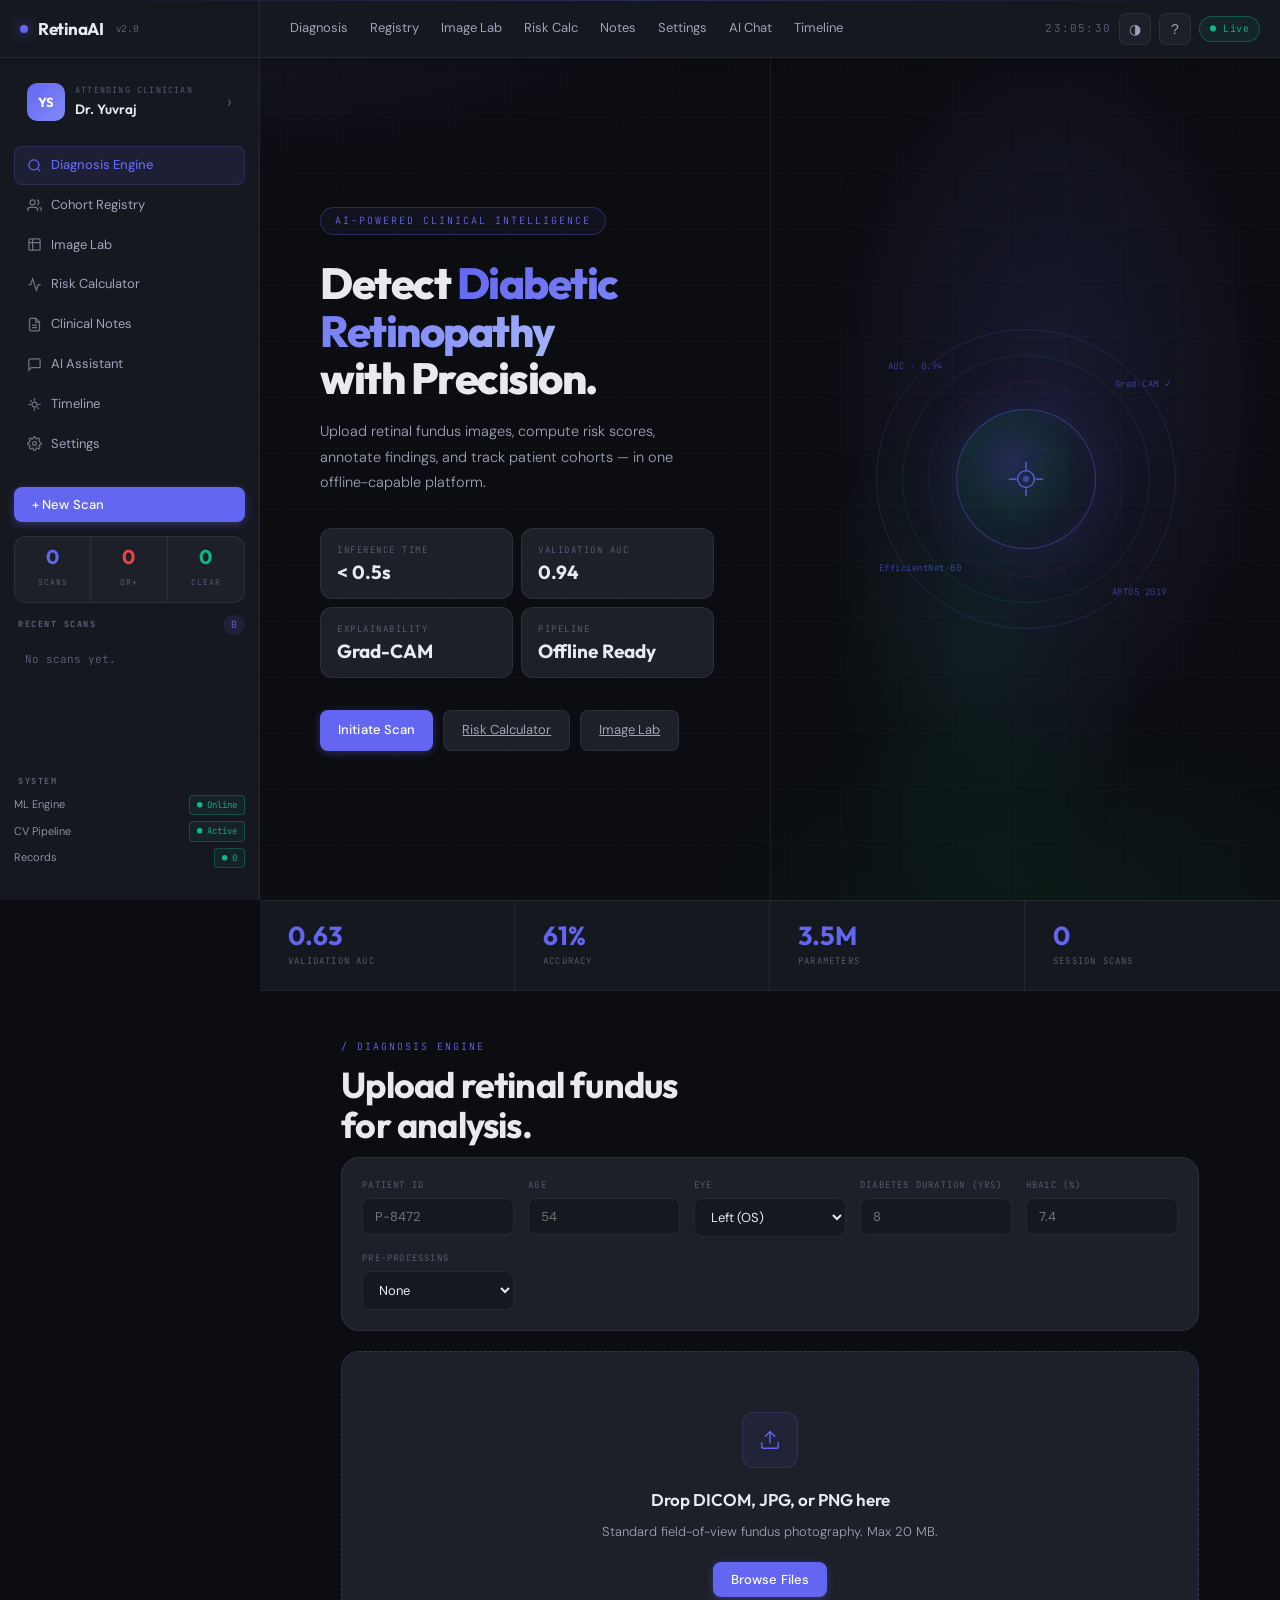
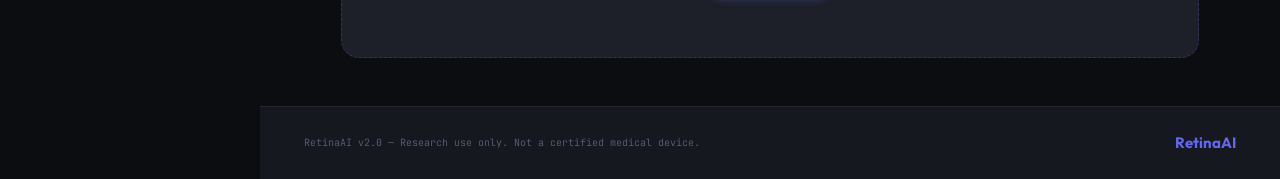
==== commit 46f821e3: "Color-coded to match the diagnosis severity (green/indigo/amber/orange/red)" ====
--- a/index.html
+++ b/index.html
@@ -20,13 +20,13 @@
   </div>
   <ul class="nav-links">
     <li><a href="#" onclick="switchView('detect')">Diagnosis</a></li>
-    <li><a href="#" onclick="switchView('batch-upload')">Batch</a></li>
-    <li><a href="#" onclick="switchView('scan-comparison')">Compare</a></li>
     <li><a href="#" onclick="switchView('registry')">Registry</a></li>
     <li><a href="#" onclick="switchView('image-lab')">Image Lab</a></li>
     <li><a href="#" onclick="switchView('risk-calc')">Risk Calc</a></li>
     <li><a href="#" onclick="switchView('notes')">Notes</a></li>
     <li><a href="#" onclick="switchView('settings-view')">Settings</a></li>
+    <li><a href="#" onclick="switchView('ai-chat')">AI Chat</a></li>
+    <li><a href="#" onclick="switchView('timeline')">Timeline</a></li>
   </ul>
   <div class="nav-right">
     <div class="live-clock" id="liveClock"></div>
@@ -53,10 +53,6 @@
     <ul class="sidebar-nav" id="sidebarNav">
       <li class="active" data-target="detect" onclick="switchView('detect')">
         <svg viewBox="0 0 24 24" width="15" height="15" stroke="currentColor" stroke-width="2" fill="none"><circle cx="11" cy="11" r="8"/><line x1="21" y1="21" x2="16.65" y2="16.65"/></svg>Diagnosis Engine</li>
-      <li data-target="batch-upload" onclick="switchView('batch-upload')">
-        <svg viewBox="0 0 24 24" width="15" height="15" stroke="currentColor" stroke-width="2" fill="none"><path d="M21 15v4a2 2 0 0 1-2 2H5a2 2 0 0 1-2-2v-4"/><polyline points="17 8 12 3 7 8"/><line x1="12" y1="3" x2="12" y2="15"/></svg>Batch Upload</li>
-      <li data-target="scan-comparison" onclick="switchView('scan-comparison')">
-        <svg viewBox="0 0 24 24" width="15" height="15" stroke="currentColor" stroke-width="2" fill="none"><polyline points="22 12 18 12 15 21 9 3 6 12 2 12"/></svg>Progression</li>
       <li data-target="registry" onclick="switchView('registry')">
         <svg viewBox="0 0 24 24" width="15" height="15" stroke="currentColor" stroke-width="2" fill="none"><path d="M17 21v-2a4 4 0 0 0-4-4H5a4 4 0 0 0-4 4v2"/><circle cx="9" cy="7" r="4"/><path d="M23 21v-2a4 4 0 0 0-3-3.87"/><path d="M16 3.13a4 4 0 0 1 0 7.75"/></svg>Cohort Registry</li>
       <li data-target="image-lab" onclick="switchView('image-lab')">
@@ -65,6 +61,10 @@
         <svg viewBox="0 0 24 24" width="15" height="15" stroke="currentColor" stroke-width="2" fill="none"><polyline points="22 12 18 12 15 21 9 3 6 12 2 12"/></svg>Risk Calculator</li>
       <li data-target="notes" onclick="switchView('notes')">
         <svg viewBox="0 0 24 24" width="15" height="15" stroke="currentColor" stroke-width="2" fill="none"><path d="M14 2H6a2 2 0 0 0-2 2v16a2 2 0 0 0 2 2h12a2 2 0 0 0 2-2V8z"/><polyline points="14 2 14 8 20 8"/><line x1="16" y1="13" x2="8" y2="13"/><line x1="16" y1="17" x2="8" y2="17"/></svg>Clinical Notes</li>
+      <li data-target="ai-chat" onclick="switchView('ai-chat')">
+        <svg viewBox="0 0 24 24" width="15" height="15" stroke="currentColor" stroke-width="2" fill="none"><path d="M21 15a2 2 0 0 1-2 2H7l-4 4V5a2 2 0 0 1 2-2h14a2 2 0 0 1 2 2z"/></svg>AI Assistant</li>
+      <li data-target="timeline" onclick="switchView('timeline')">
+        <svg viewBox="0 0 24 24" width="15" height="15" stroke="currentColor" stroke-width="2" fill="none"><line x1="12" y1="2" x2="12" y2="6"/><line x1="12" y1="18" x2="12" y2="22"/><line x1="4.93" y1="4.93" x2="7.76" y2="7.76"/><line x1="16.24" y1="16.24" x2="19.07" y2="19.07"/><line x1="2" y1="12" x2="6" y2="12"/><line x1="18" y1="12" x2="22" y2="12"/><circle cx="12" cy="12" r="4"/></svg>Timeline</li>
       <li data-target="settings-view" onclick="switchView('settings-view')">
         <svg viewBox="0 0 24 24" width="15" height="15" stroke="currentColor" stroke-width="2" fill="none"><circle cx="12" cy="12" r="3"/><path d="M19.4 15a1.65 1.65 0 0 0 .33 1.82l.06.06a2 2 0 0 1-2.83 2.83l-.06-.06a1.65 1.65 0 0 0-1.82-.33 1.65 1.65 0 0 0-1 1.51V21a2 2 0 0 1-4 0v-.09A1.65 1.65 0 0 0 9 19.4a1.65 1.65 0 0 0-1.82.33l-.06.06a2 2 0 0 1-2.83-2.83l.06-.06A1.65 1.65 0 0 0 4.68 15a1.65 1.65 0 0 0-1.51-1H3a2 2 0 0 1 0-4h.09A1.65 1.65 0 0 0 4.6 9a1.65 1.65 0 0 0-.33-1.82l-.06-.06a2 2 0 0 1 2.83-2.83l.06.06A1.65 1.65 0 0 0 9 4.68a1.65 1.65 0 0 0 1-1.51V3a2 2 0 0 1 4 0v.09a1.65 1.65 0 0 0 1 1.51 1.65 1.65 0 0 0 1.82-.33l.06-.06a2 2 0 0 1 2.83 2.83l-.06.06A1.65 1.65 0 0 0 19.4 9a1.65 1.65 0 0 0 1.51 1H21a2 2 0 0 1 0 4h-.09a1.65 1.65 0 0 0-1.51 1z"/></svg>Settings</li>
     </ul>
@@ -611,119 +611,74 @@
   </div>
 </section>
 
-<!-- ══ BATCH UPLOAD ══ -->
-<section id="batch-upload" class="view-section">
-  <div class="section-label">/ Bulk Processing</div>
-  <h2 class="section-title">Batch Image Analysis</h2>
-  <p class="section-desc">Process multiple retinal images simultaneously and generate comprehensive cohort reports.</p>
-  <div class="batch-layout">
-    <div class="batch-upload-panel dash-panel">
-      <div class="panel-label">Upload Images</div>
-      <div class="batch-upload-area" id="batchUploadArea">
-        <svg viewBox="0 0 24 24" width="32" height="32" fill="none" stroke="var(--indigo)" stroke-width="1.5"><path d="M21 15v4a2 2 0 0 1-2 2H5a2 2 0 0 1-2-2v-4"/><polyline points="17 8 12 3 7 8"/><line x1="12" y1="3" x2="12" y2="15"/></svg>
-        <h3>Drop multiple images here</h3>
-        <p>JPG, PNG, BMP, TIFF accepted. Process up to 50 images at once.</p>
-        <button class="btn-primary" id="batchChooseBtn">Select Files</button>
-        <input type="file" id="batchFileInput" accept="image/*" multiple style="display:none;"/>
-      </div>
-      <div id="batchFileList" style="display:none;margin-top:16px;max-height:200px;overflow-y:auto;border:1px solid var(--border);border-radius:8px;padding:12px;">
-        <div style="font-family:'JetBrains Mono',monospace;font-size:10px;color:var(--text3);margin-bottom:8px;text-transform:uppercase;letter-spacing:1px;">Selected Files</div>
-        <ul id="batchFileListItems" style="list-style:none;padding:0;margin:0;"></ul>
-      </div>
-      <button class="btn-primary" id="batchProcessBtn" style="width:100%;margin-top:16px;display:none;">Process Batch ›</button>
-    </div>
-    <div class="batch-progress-panel dash-panel" id="batchProgressPanel" style="display:none;">
-      <div class="panel-label">Processing Progress</div>
-      <div id="batchProgressBar" class="progress-bar"><div class="progress-fill"></div></div>
-      <div style="display:flex;justify-content:space-between;font-size:12px;color:var(--text2);margin-top:8px;">
-        <span id="batchProgressText">Initializing...</span>
-        <span id="batchProgressCount">0/0</span>
-      </div>
-    </div>
-    <div class="batch-results-panel" id="batchResultsPanel" style="display:none;">
-      <div class="dash-panel">
-        <div class="panel-label">Batch Summary Report</div>
-        <div class="batch-summary-grid">
-          <div class="summary-card"><div class="summary-val" id="batch-total">0</div><div class="summary-label">Total Processed</div></div>
-          <div class="summary-card"><div class="summary-val" style="color:var(--vermillion);" id="batch-dr">0</div><div class="summary-label">DR Detected</div></div>
-          <div class="summary-card"><div class="summary-val" style="color:var(--emerald);" id="batch-clear">0</div><div class="summary-label">Clear</div></div>
-          <div class="summary-card"><div class="summary-val" id="batch-avg-conf">0%</div><div class="summary-label">Avg Confidence</div></div>
-        </div>
-        <div class="chart-container" style="margin-top:16px;height:200px;"><canvas id="batchDistChart"></canvas></div>
-      </div>
-      <div class="dash-panel" style="margin-top:14px;">
-        <div class="panel-label">Detailed Results</div>
-        <div class="batch-results-table" id="batchResultsTable"></div>
-      </div>
-      <div style="display:flex;gap:10px;margin-top:14px;">
-        <button class="btn-primary" onclick="exportBatchCSV()" style="flex:1;">Export CSV</button>
-        <button class="btn-ghost" onclick="downloadBatchJSON()" style="flex:1;">Export JSON</button>
-        <button class="btn-ghost" onclick="resetBatch()" style="flex:1;">Process New Batch</button>
+
+<!-- ══ AI ASSISTANT ══ -->
+<section id="ai-chat" class="view-section">
+  <div class="section-label">/ Clinical Intelligence</div>
+  <h2 class="section-title">AI Scan Assistant</h2>
+  <p class="section-desc">Ask questions about your scan results, get clinical explanations, and request differential diagnoses — powered by Claude AI.</p>
+  <div class="ai-chat-layout">
+    <div class="ai-chat-sidebar dash-panel">
+      <div class="panel-label">Context</div>
+      <div id="aiContextInfo" style="font-size:12px;color:var(--text2);line-height:1.7;">
+        <div style="padding:14px;background:var(--surface3);border-radius:var(--r);border:1px solid var(--border);margin-bottom:10px;">
+          <div style="font-family:'JetBrains Mono',monospace;font-size:9px;color:var(--text3);text-transform:uppercase;letter-spacing:1px;margin-bottom:6px;">Active Scan</div>
+          <div id="aiScanContext" style="color:var(--text2);font-size:12px;">No scan loaded. Run a diagnosis first.</div>
+        </div>
+        <div style="font-family:'JetBrains Mono',monospace;font-size:9px;color:var(--text3);text-transform:uppercase;letter-spacing:1px;margin-bottom:8px;">Suggested Questions</div>
+        <div class="ai-suggestion" onclick="askAI(this.innerText)">What does this severity stage mean?</div>
+        <div class="ai-suggestion" onclick="askAI(this.innerText)">Explain the risk factors present.</div>
+        <div class="ai-suggestion" onclick="askAI(this.innerText)">What follow-up is recommended?</div>
+        <div class="ai-suggestion" onclick="askAI(this.innerText)">Compare to typical DR progression.</div>
+        <div class="ai-suggestion" onclick="askAI(this.innerText)">Explain Grad-CAM findings.</div>
+        <div class="ai-suggestion" onclick="askAI(this.innerText)">What lifestyle changes are advised?</div>
+      </div>
+    </div>
+    <div class="ai-chat-main">
+      <div class="ai-messages" id="aiMessages">
+        <div class="ai-msg ai-msg-bot">
+          <div class="ai-msg-avatar">AI</div>
+          <div class="ai-msg-bubble">Hello! I'm your clinical AI assistant. Run a retinal scan in the Diagnosis Engine, then come back here to ask me anything about the results — severity interpretation, clinical recommendations, risk analysis, or treatment pathways.</div>
+        </div>
+      </div>
+      <div class="ai-input-row">
+        <input type="text" id="aiInputBox" placeholder="Ask about your scan results..." class="ai-input" onkeydown="if(event.key==='Enter')sendAIMessage()"/>
+        <button class="btn-primary" onclick="sendAIMessage()" id="aiSendBtn">
+          <svg viewBox="0 0 24 24" width="15" height="15" fill="none" stroke="currentColor" stroke-width="2"><line x1="22" y1="2" x2="11" y2="13"/><polygon points="22 2 15 22 11 13 2 9 22 2"/></svg>
+          Send
+        </button>
       </div>
     </div>
   </div>
 </section>
 
-<!-- ══ SCAN COMPARISON ══ -->
-<section id="scan-comparison" class="view-section">
+<!-- ══ TIMELINE ══ -->
+<section id="timeline" class="view-section">
   <div class="section-label">/ Longitudinal Analysis</div>
-  <h2 class="section-title">Progression Tracking</h2>
-  <p class="section-desc">Compare current and previous scans to monitor disease progression and treatment efficacy.</p>
-  <div class="comparison-layout">
-    <div class="comparison-selector-panel dash-panel">
-      <div class="panel-label">Select Scans</div>
-      <div class="comparison-form">
-        <div class="input-group">
-          <label>Previous Scan</label>
-          <select id="prevScanSelect" style="width:100%;padding:8px 12px;border:1px solid var(--border);border-radius:8px;background:var(--bg);color:var(--text);font-family:'Outfit',sans-serif;font-size:13px;">
-            <option value="">No previous scans</option>
-          </select>
-        </div>
-        <div class="input-group">
-          <label>Current Scan</label>
-          <select id="currScanSelect" style="width:100%;padding:8px 12px;border:1px solid var(--border);border-radius:8px;background:var(--bg);color:var(--text);font-family:'Outfit',sans-serif;font-size:13px;">
-            <option value="">Select a scan</option>
-          </select>
-        </div>
-      </div>
-      <button class="btn-primary" id="runComparisonBtn" style="width:100%;margin-top:16px;">Compare Scans ›</button>
-    </div>
-    <div class="comparison-results-panel" id="comparisonResultsPanel" style="display:none;">
-      <div class="dash-panel">
-        <div class="panel-label">Progression Analysis</div>
-        <div class="comparison-metric-grid">
-          <div class="comp-metric"><span class="comp-metric-label">Previous DR Probability</span><span class="comp-metric-val" id="comp-prev-prob">—</span></div>
-          <div class="comp-metric"><span class="comp-metric-label">Current DR Probability</span><span class="comp-metric-val" id="comp-curr-prob">—</span></div>
-          <div class="comp-metric"><span class="comp-metric-label">Change</span><span class="comp-metric-val" id="comp-change">—</span></div>
-          <div class="comp-metric"><span class="comp-metric-label">Trend</span><span class="comp-metric-val" id="comp-trend">—</span></div>
-        </div>
-      </div>
-      <div class="dash-panel" style="margin-top:14px;">
-        <div class="panel-label">Clinical Recommendation</div>
-        <div class="recommendation-box" id="compRecommendation"></div>
-      </div>
-      <div class="dash-panel" style="margin-top:14px;">
-        <div class="panel-label">Visual Comparison</div>
-        <div class="dual-image-container">
-          <div class="image-panel">
-            <span class="image-panel-label">Previous Scan</span>
-            <div class="image-container"><canvas id="compPrevCanvas" style="width:100%;height:auto;"></canvas></div>
-          </div>
-          <div class="image-panel">
-            <span class="image-panel-label">Current Scan</span>
-            <div class="image-container"><canvas id="compCurrCanvas" style="width:100%;height:auto;"></canvas></div>
-          </div>
-        </div>
-      </div>
-      <div style="display:flex;gap:10px;margin-top:14px;">
-        <button class="btn-primary" onclick="exportComparisonReport()" style="flex:1;">Export Report</button>
-        <button class="btn-ghost" onclick="clearComparison()" style="flex:1;">New Comparison</button>
-      </div>
-    </div>
-    <div id="comparisonEmpty" style="text-align:center;padding:60px 20px;color:var(--text3);">
-      <div style="font-size:36px;margin-bottom:12px;">📊</div>
-      <div style="font-size:13px;">Load scan history to begin progression tracking.</div>
-    </div>
+  <h2 class="section-title">Patient Timeline</h2>
+  <p class="section-desc">Visual history of all scans this session — compare severity progression, certainty trends, and clinical outcomes across patients.</p>
+
+  <div id="timelineEmpty" style="text-align:center;padding:80px 20px;color:var(--text3);">
+    <svg viewBox="0 0 24 24" width="48" height="48" fill="none" stroke="currentColor" stroke-width="1" style="margin:0 auto 16px;opacity:0.3"><circle cx="12" cy="12" r="10"/><polyline points="12 6 12 12 16 14"/></svg>
+    <div style="font-family:'JetBrains Mono',monospace;font-size:13px;margin-bottom:8px;">No scans recorded yet</div>
+    <div style="font-size:13px;">Run some diagnoses to see your timeline here.</div>
+  </div>
+
+  <div id="timelineContent" style="display:none;">
+    <div class="timeline-controls">
+      <select id="timelinePatientFilter" class="table-search" style="width:200px;" onchange="renderTimeline()">
+        <option value="">All Patients</option>
+      </select>
+      <div style="display:flex;gap:8px;margin-left:auto;">
+        <button class="btn-ghost" onclick="exportTimelineCSV()" style="font-size:12px;">Export CSV</button>
+        <button class="btn-ghost" onclick="printTimeline()" style="font-size:12px;">Print</button>
+      </div>
+    </div>
+    <div class="timeline-chart-wrap dash-panel" style="margin-bottom:16px;">
+      <div class="panel-label">Severity &amp; Certainty Over Time</div>
+      <div class="chart-container" style="height:220px;"><canvas id="timelineBigChart"></canvas></div>
+    </div>
+    <div class="timeline-list" id="timelineList"></div>
   </div>
 </section>
 
--- a/style.css
+++ b/style.css
@@ -766,4 +766,24 @@
 @media(max-width:1024px) {
   .batch-summary-grid { grid-template-columns:repeat(2,1fr); }
   .comparison-metric-grid { grid-template-columns:1fr; }
-}   }+}   
+
+@media(max-width:768px) {
+  .clinical-sidebar { display:none; }
+  .main-content { margin-left:0; width:100%; }
+  nav .nav-links { display:none; }
+  nav .logo-wrapper { position:static; width:auto; border:none; }
+  nav { padding:0 16px; gap:12px; }
+  .logo { position:static; width:auto; border:none; height:auto; padding:0; }
+  .hero { grid-template-columns:1fr; }
+  .hero-left { padding:60px 20px 40px; }
+  .stats-strip { grid-template-columns:1fr 1fr; }
+  section { padding:36px 16px; }
+  .result-header { flex-direction:column; }
+  .confidence-bar-wrap { width:100%; }
+  .lab-canvas-row { grid-template-columns:1fr; }
+  .histogram-row { flex-direction:column; }
+  .dual-image-container { flex-direction:column; align-items:center; }
+  .registry-kpi-row { grid-template-columns:repeat(2,1fr); }
+  .risk-binary-grid { grid-template-columns:1fr 1fr; }
+} }
